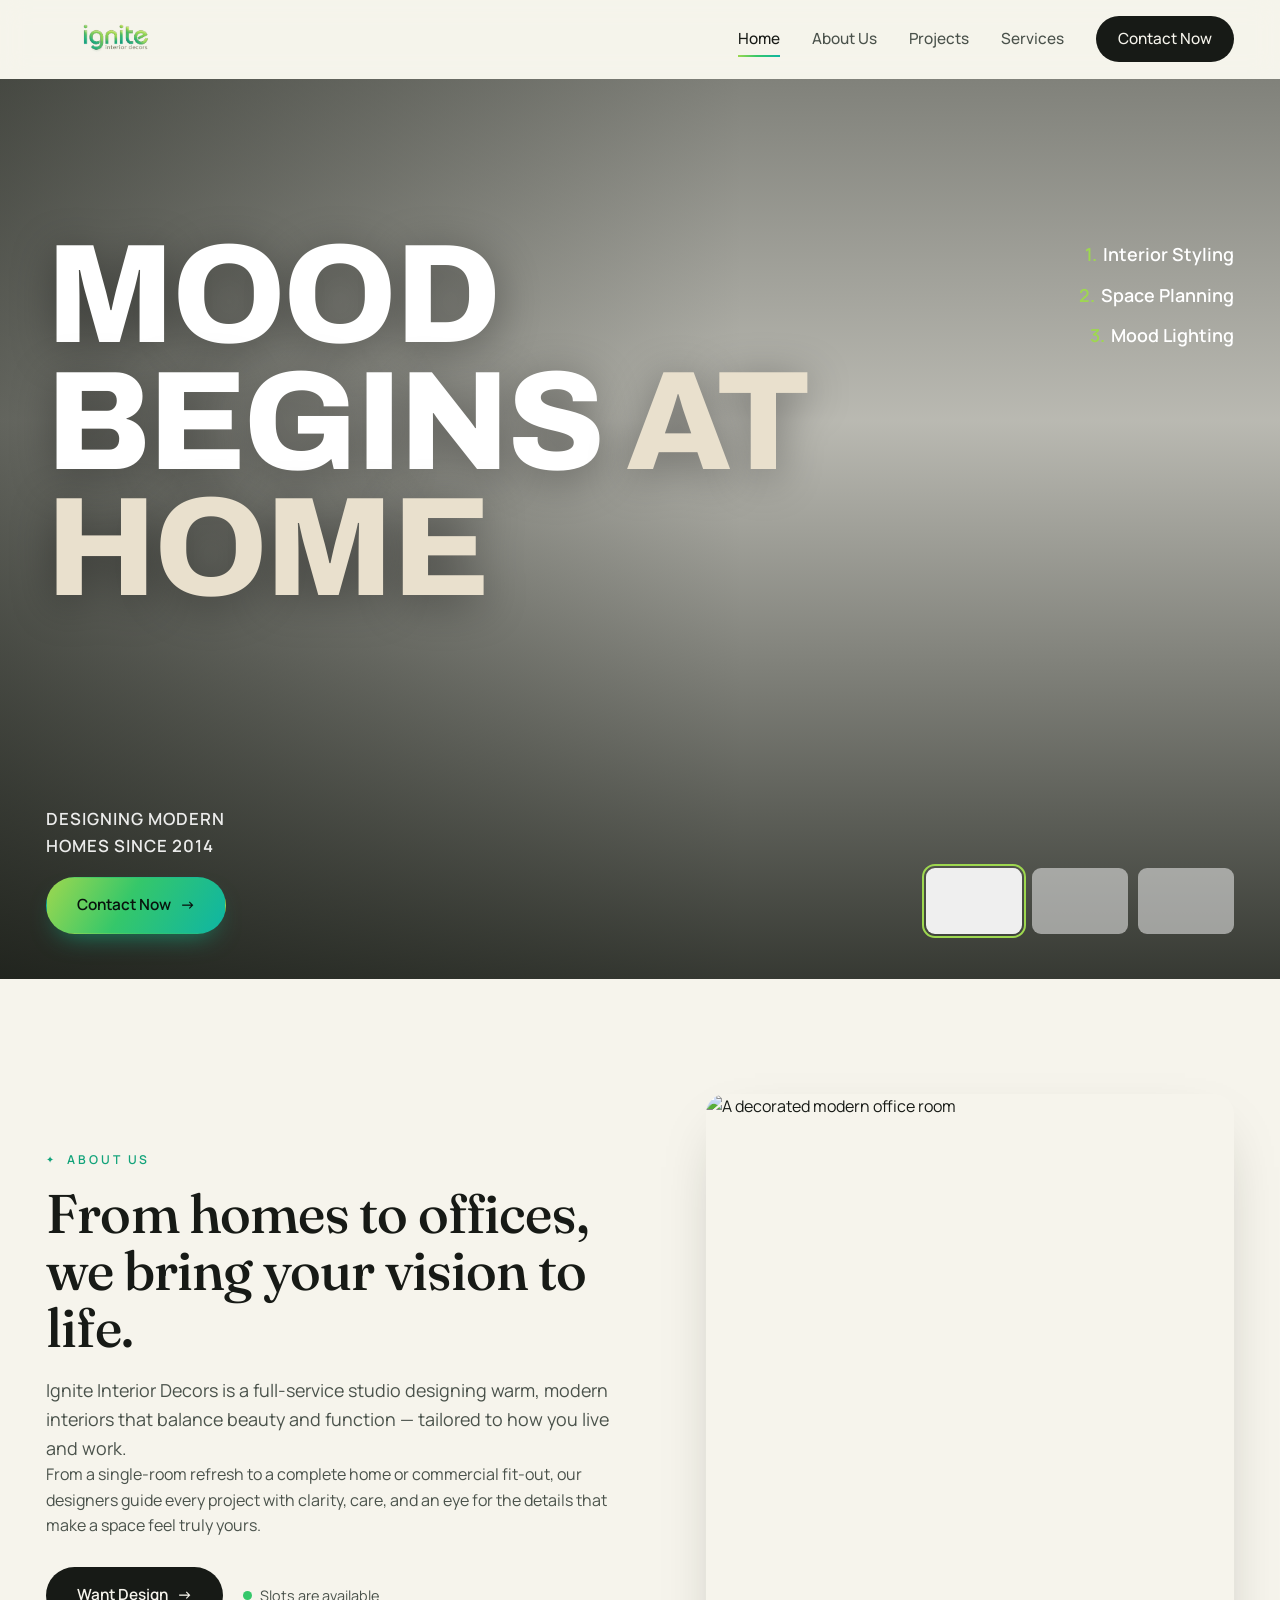
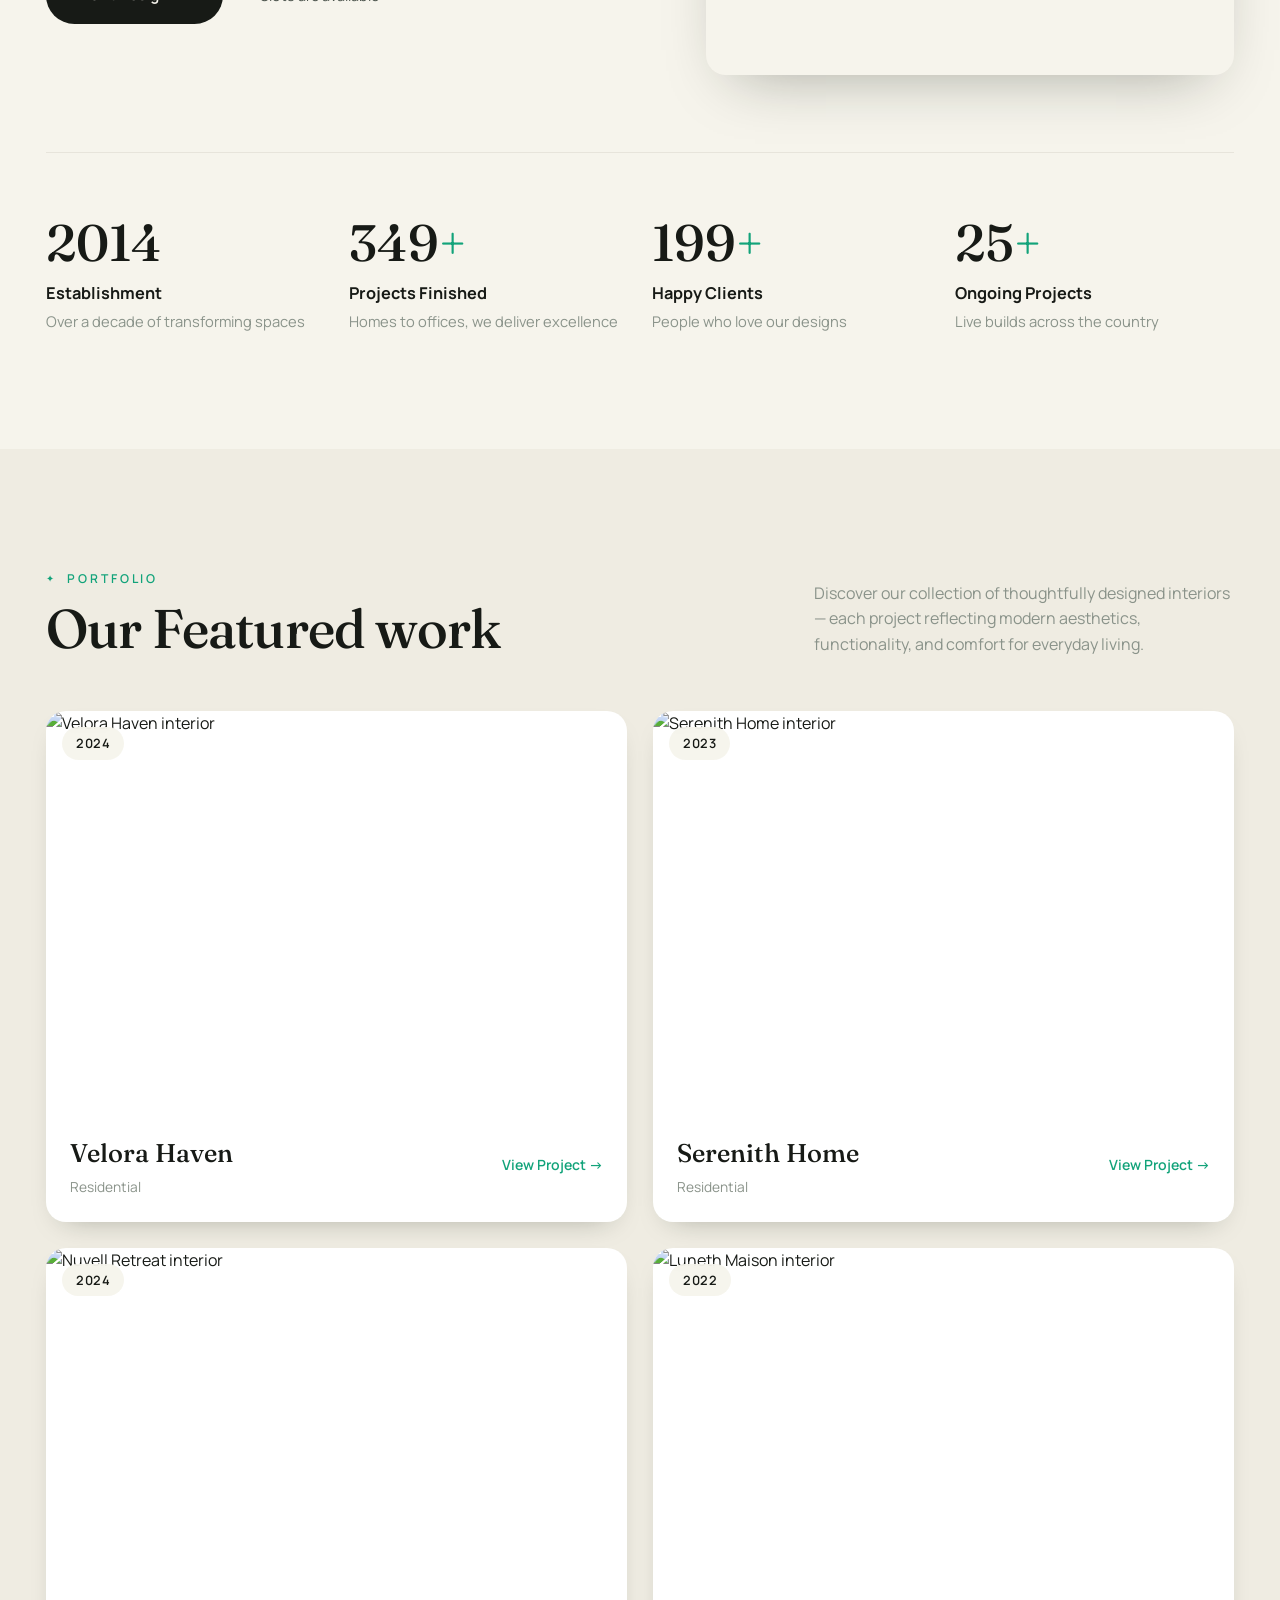
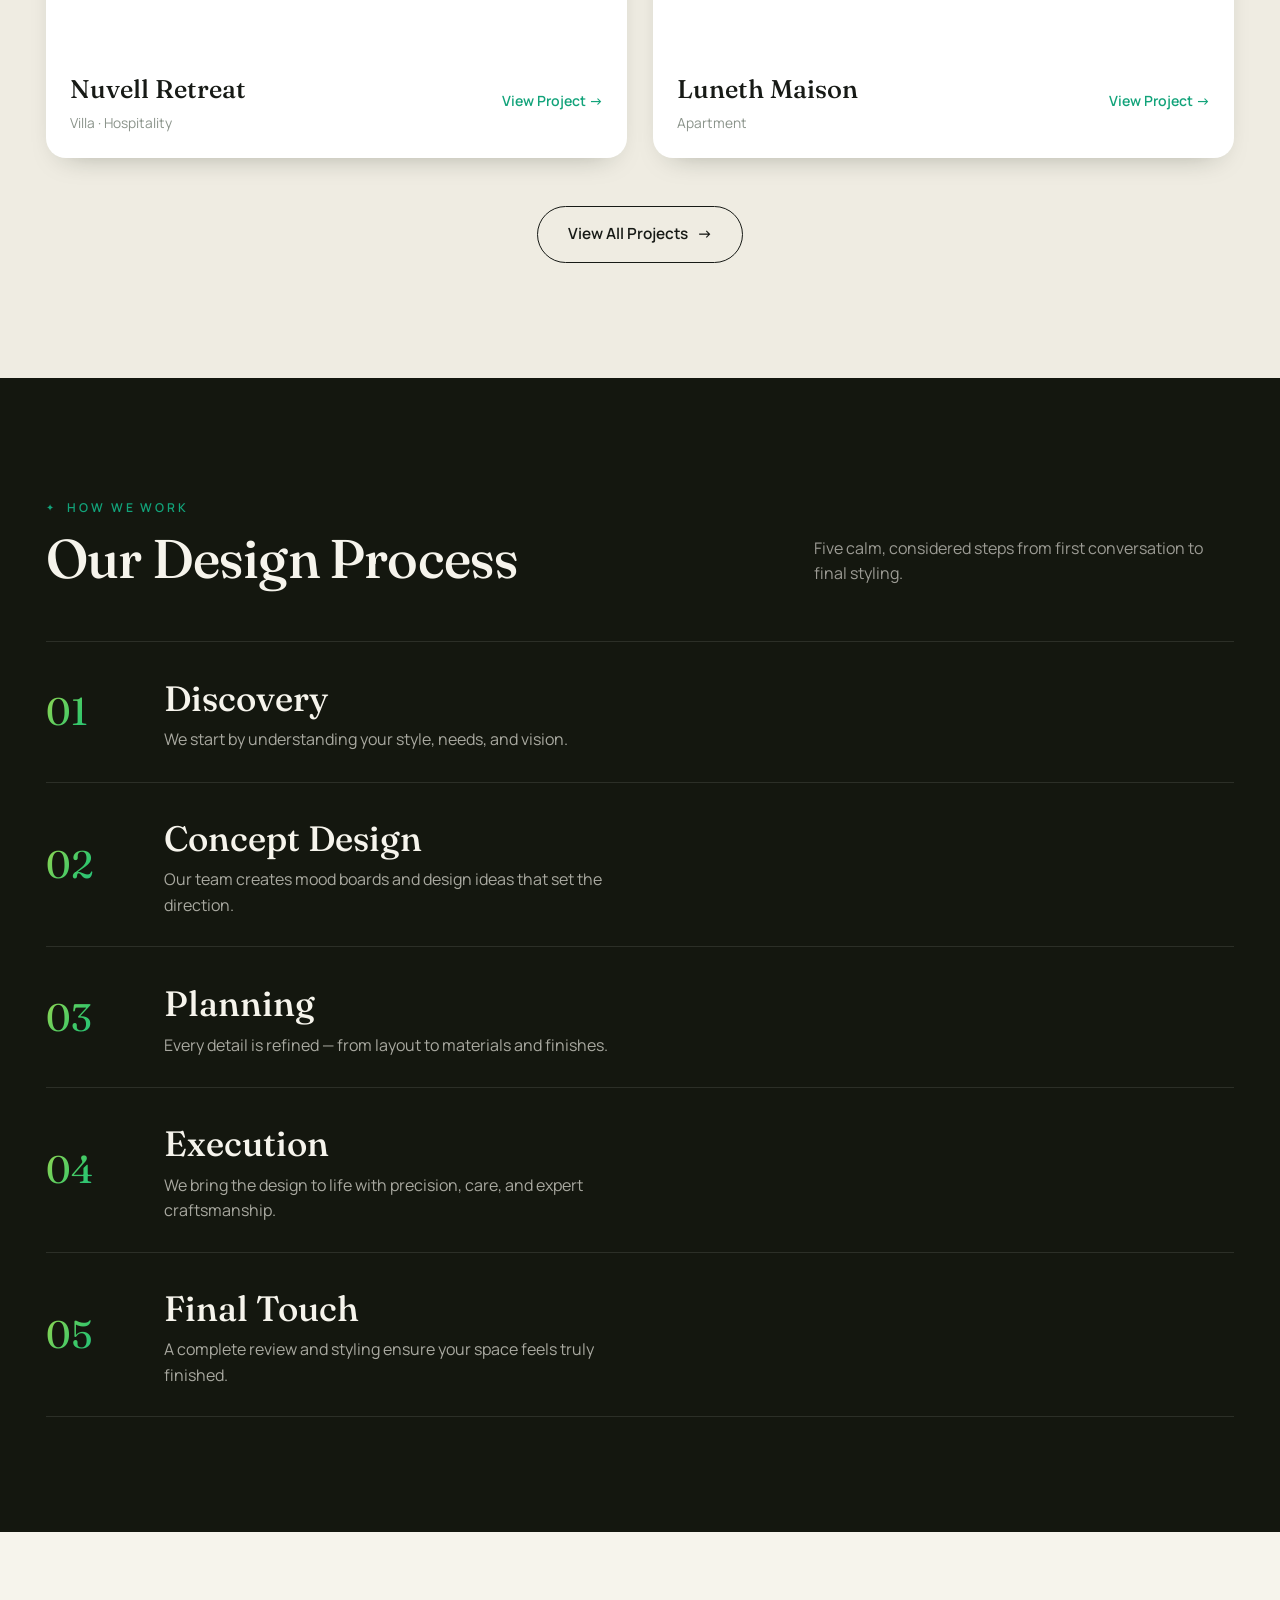
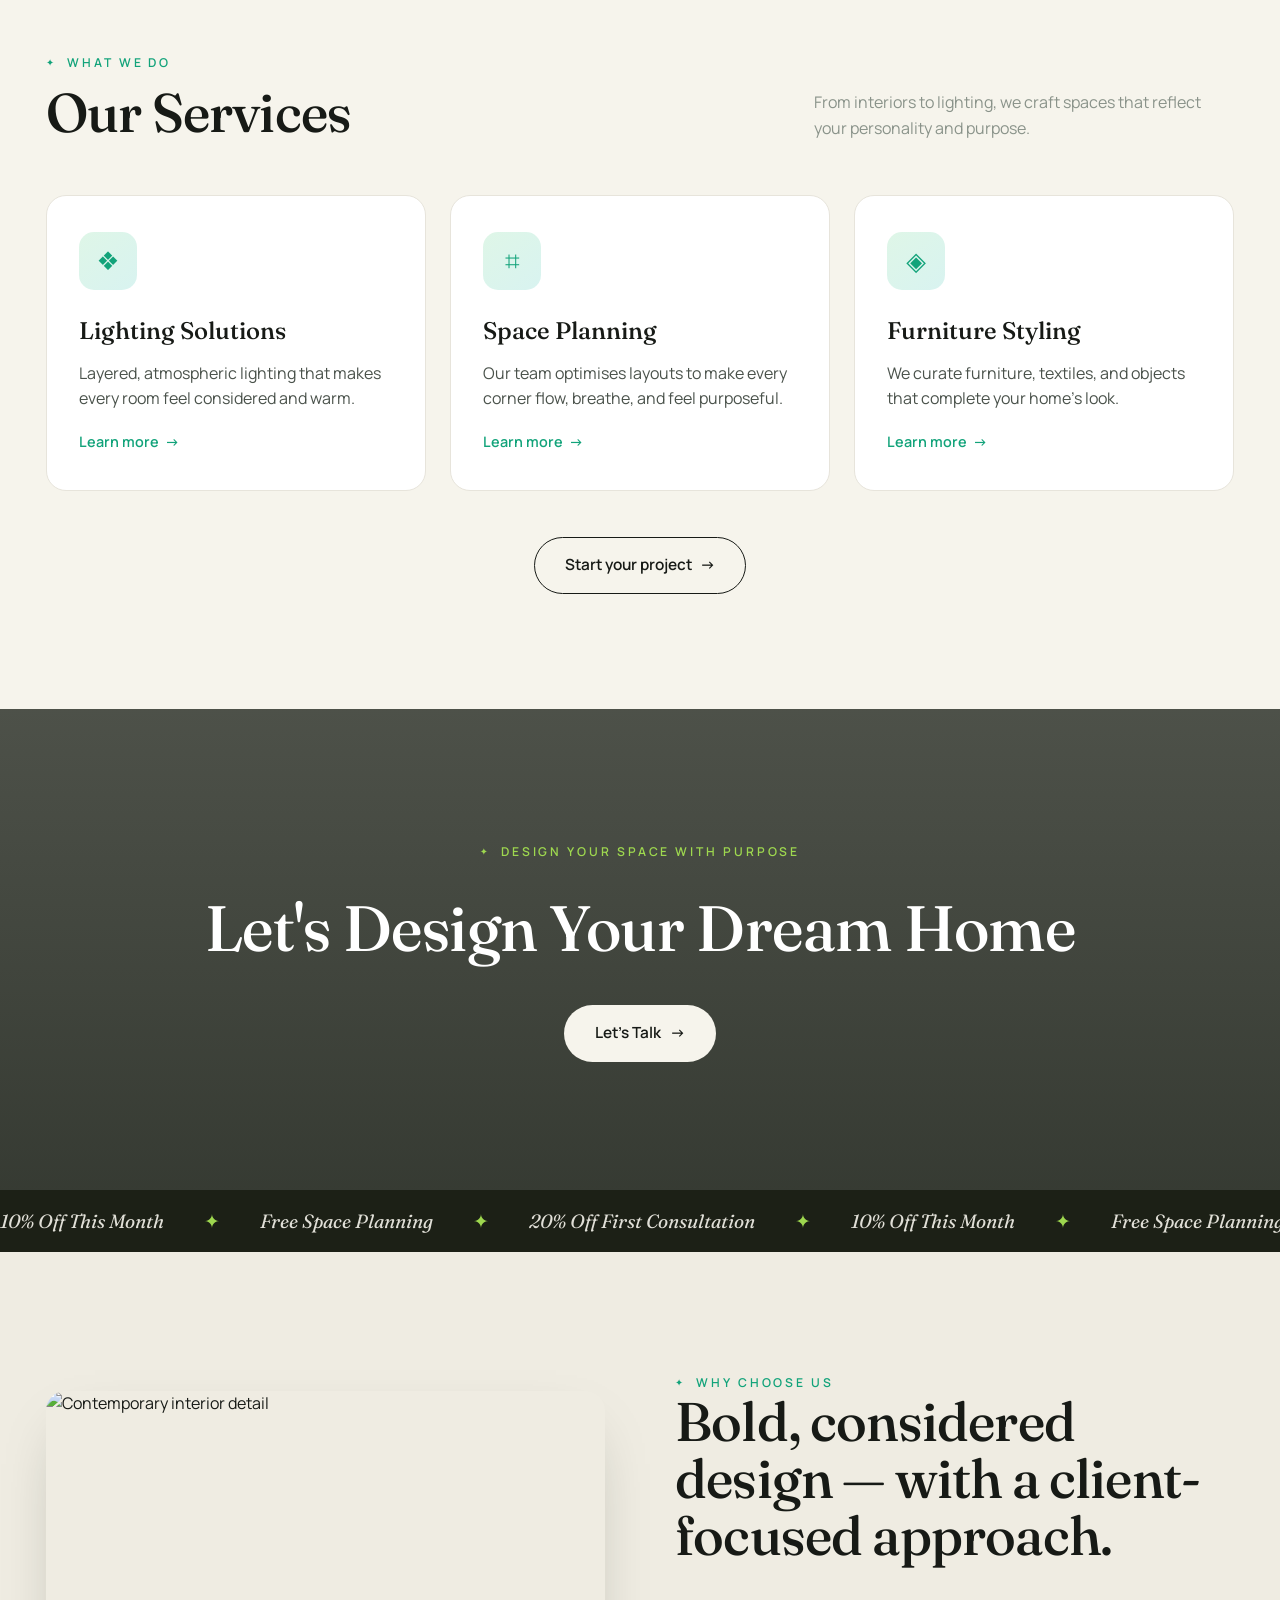
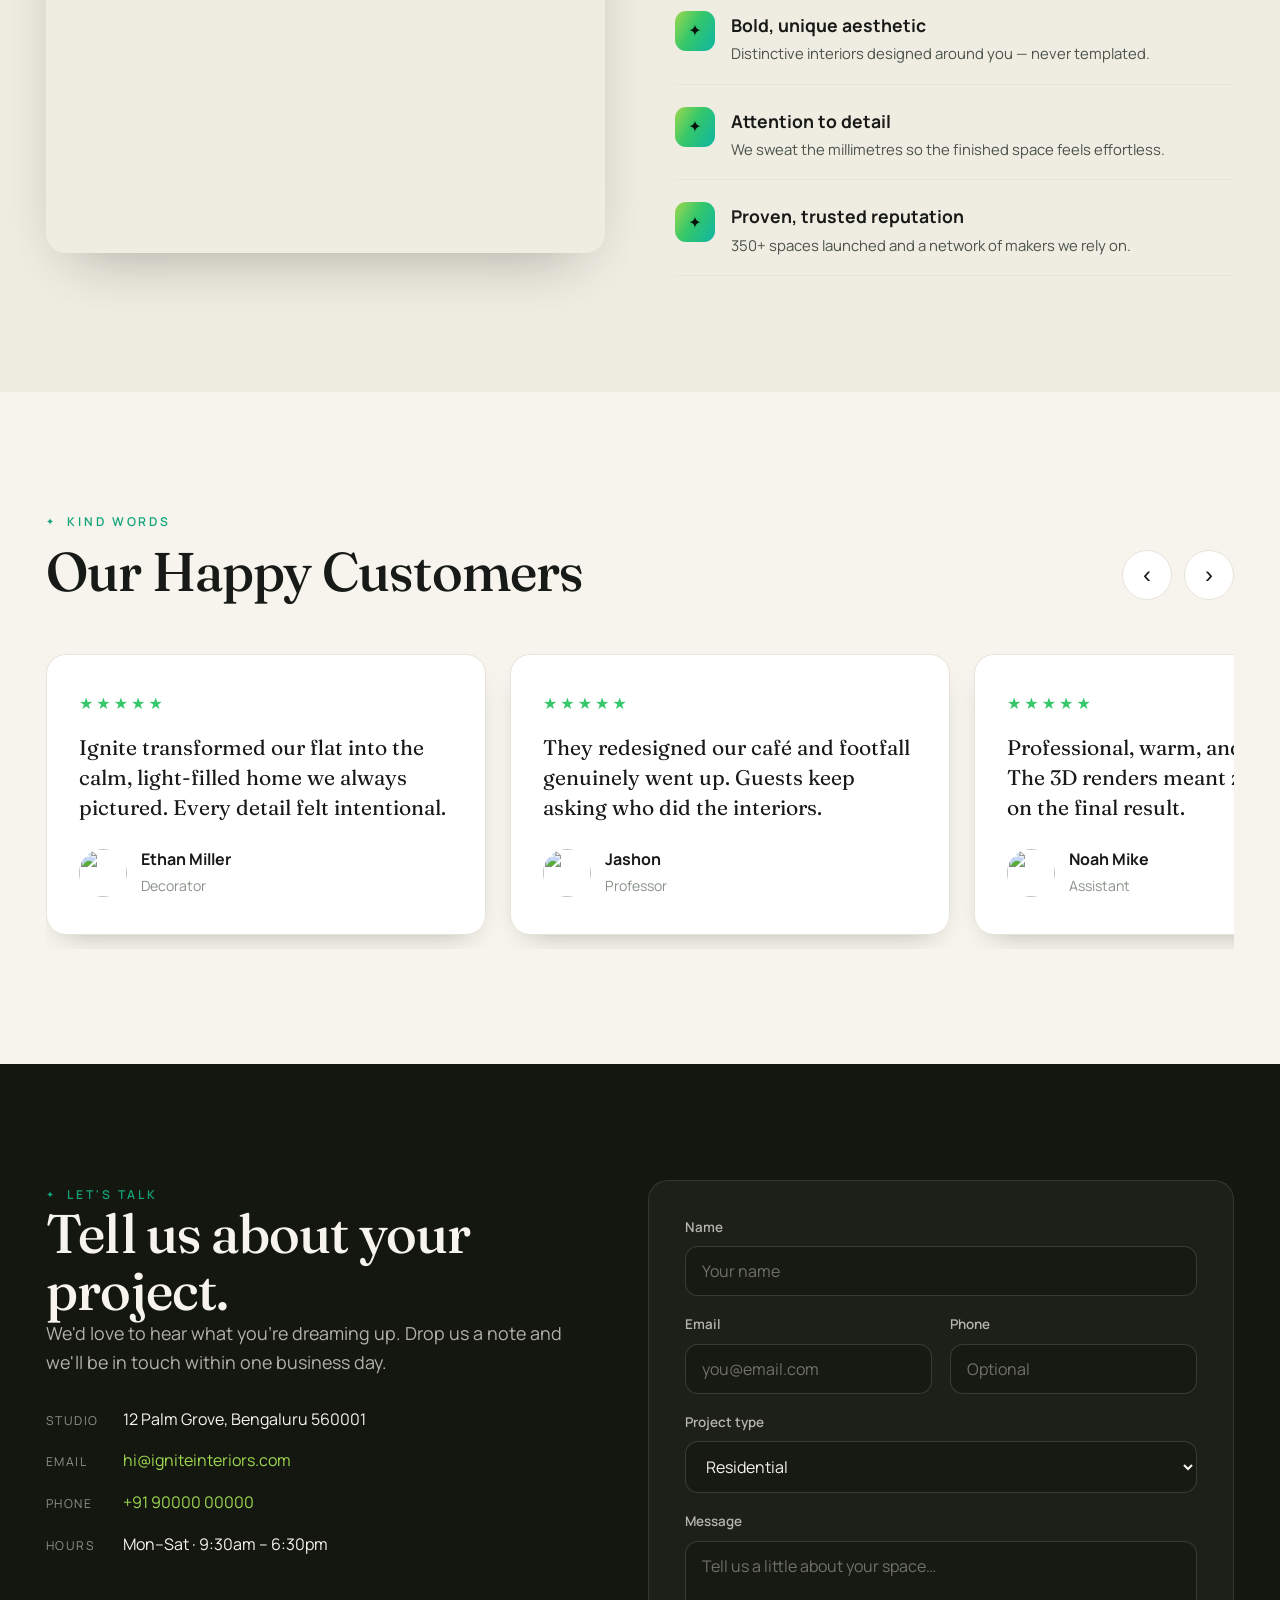
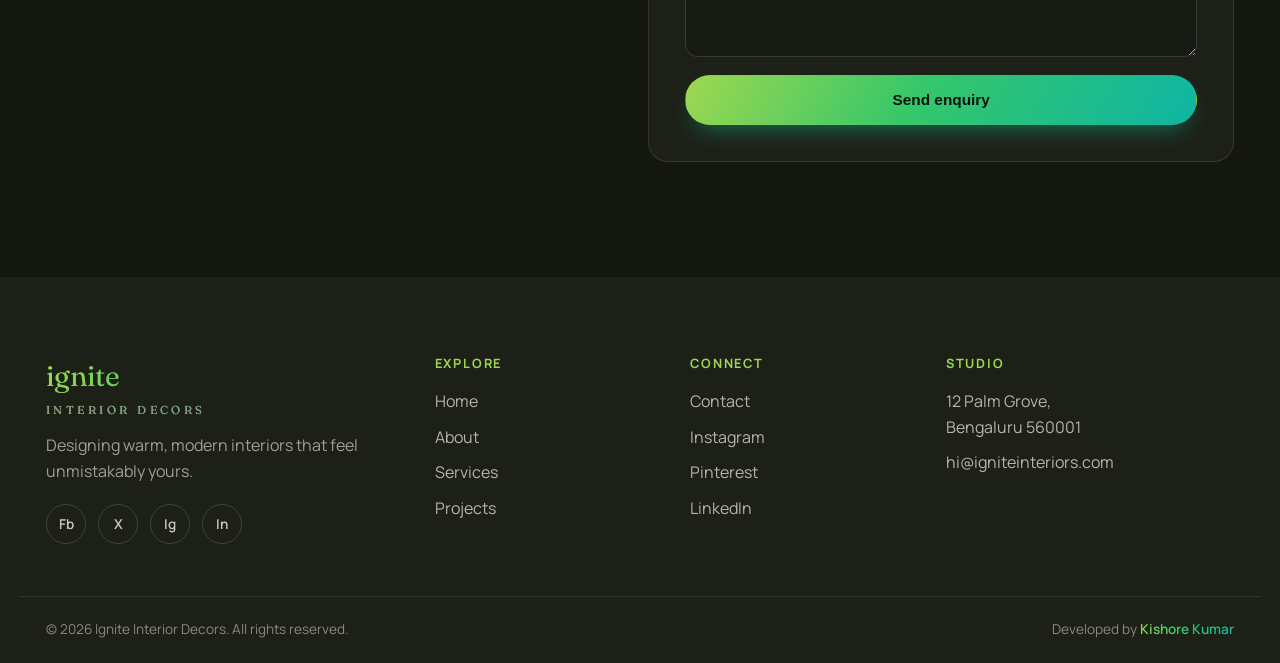
==== index.html @ 8f817c33 "Rebuild site with Livinor-style structure and project pages - Homepage restructured to mirror livino" ====
<!DOCTYPE html>
<html lang="en" class="no-js">
<head>
  <meta charset="UTF-8" />
  <meta name="viewport" content="width=device-width, initial-scale=1.0" />
  <title>Ignite Interior Decors — Interior Design Studio</title>
  <meta name="description" content="Ignite Interior Decors is an interior design studio crafting modern homes and workspaces — styling, space planning, and lighting since 2014." />

  <link rel="preconnect" href="https://fonts.googleapis.com" />
  <link rel="preconnect" href="https://fonts.gstatic.com" crossorigin />
  <link href="https://fonts.googleapis.com/css2?family=Archivo:wght@600;700;800;900&family=Fraunces:ital,opsz,wght@0,9..144,400;0,9..144,500;0,9..144,600;1,9..144,400;1,9..144,500&family=Manrope:wght@400;500;600;700&display=swap" rel="stylesheet" />
  <link rel="stylesheet" href="styles.css" />
</head>
<body>

  <div class="preloader" aria-hidden="true">
    <span class="preloader-mark">ignite</span>
    <span class="preloader-bar"></span>
  </div>

  <div class="scroll-progress" aria-hidden="true"></div>

  <input type="checkbox" id="nav-toggle" class="nav-toggle-input" hidden />

  <!-- ============ HEADER ============ -->
  <header class="site-header" id="top">
    <div class="container header-inner">
      <a class="brand" href="index.html" aria-label="Ignite Interior Decors — home">
        <img src="logo1.png" alt="Ignite Interior Decors" class="brand-logo" />
      </a>
      <nav class="main-nav" aria-label="Primary">
        <a href="index.html#top">Home</a>
        <a href="index.html#about">About Us</a>
        <a href="projects.html">Projects</a>
        <a href="index.html#services">Services</a>
        <a href="index.html#contact" class="nav-cta">Contact Now</a>
      </nav>
      <label for="nav-toggle" class="nav-burger" aria-label="Toggle menu">
        <span></span><span></span><span></span>
      </label>
    </div>
  </header>

  <main>

    <!-- ============ HERO (full-bleed image + text overlay) ============ -->
    <section class="hero" id="hero">
      <div class="hero-bg" id="heroCarousel" aria-hidden="true">
        <div class="hero-slide active" style="background-image:url('https://images.unsplash.com/photo-1600210492486-724fe5c67fb0?auto=format&fit=crop&w=1900&q=80')"></div>
        <div class="hero-slide" style="background-image:url('https://images.unsplash.com/photo-1618221195710-dd6b41faaea6?auto=format&fit=crop&w=1900&q=80')"></div>
        <div class="hero-slide" style="background-image:url('https://images.unsplash.com/photo-1616486338812-3dadae4b4ace?auto=format&fit=crop&w=1900&q=80')"></div>
      </div>
      <div class="hero-overlay" aria-hidden="true"></div>

      <div class="container hero-inner">
        <div class="hero-top">
          <h1 class="hero-title">Mood Begins <span class="accent">at Home</span></h1>
          <ul class="hero-services">
            <li><span class="num">1.</span>Interior Styling</li>
            <li><span class="num">2.</span>Space Planning</li>
            <li><span class="num">3.</span>Mood Lighting</li>
          </ul>
        </div>

        <div class="hero-bottom">
          <div class="hero-tagline">
            <p>Designing Modern Homes Since 2014</p>
            <a href="index.html#contact" class="btn btn-primary">Contact Now <span class="arrow">→</span></a>
          </div>
          <div class="hero-filmstrip" id="heroThumbs" role="tablist" aria-label="Hero slides">
            <button class="active" style="background-image:url('https://images.unsplash.com/photo-1600210492486-724fe5c67fb0?auto=format&fit=crop&w=300&q=70')" aria-label="Slide 1"></button>
            <button style="background-image:url('https://images.unsplash.com/photo-1618221195710-dd6b41faaea6?auto=format&fit=crop&w=300&q=70')" aria-label="Slide 2"></button>
            <button style="background-image:url('https://images.unsplash.com/photo-1616486338812-3dadae4b4ace?auto=format&fit=crop&w=300&q=70')" aria-label="Slide 3"></button>
          </div>
        </div>
      </div>
    </section>

    <!-- ============ ABOUT + counters ============ -->
    <section class="about section" id="about">
      <div class="container">
        <div class="about-grid">
          <div class="about-text reveal">
            <span class="eyebrow">About Us</span>
            <h2 class="section-title">From homes to offices, we bring your vision to life.</h2>
            <p class="lead">Ignite Interior Decors is a full-service studio designing warm, modern interiors that balance beauty and function — tailored to how you live and work.</p>
            <p>From a single-room refresh to a complete home or commercial fit-out, our designers guide every project with clarity, care, and an eye for the details that make a space feel truly yours.</p>
            <div class="about-actions">
              <a href="index.html#contact" class="btn btn-dark">Want Design <span class="arrow">→</span></a>
              <span class="about-note"><span class="dot"></span> Slots are available</span>
            </div>
          </div>
          <div class="about-media reveal">
            <img src="https://images.unsplash.com/photo-1524758631624-e2822e304c36?auto=format&fit=crop&w=1000&q=80" alt="A decorated modern office room" loading="lazy" />
          </div>
        </div>

        <div class="counters">
          <div class="counter reveal">
            <div class="counter-num"><span class="count" data-count="2014" data-plain="1">2014</span></div>
            <h4>Establishment</h4>
            <p>Over a decade of transforming spaces</p>
          </div>
          <div class="counter reveal">
            <div class="counter-num"><span class="count" data-count="350">0</span><span class="suffix">+</span></div>
            <h4>Projects Finished</h4>
            <p>Homes to offices, we deliver excellence</p>
          </div>
          <div class="counter reveal">
            <div class="counter-num"><span class="count" data-count="200">0</span><span class="suffix">+</span></div>
            <h4>Happy Clients</h4>
            <p>People who love our designs</p>
          </div>
          <div class="counter reveal">
            <div class="counter-num"><span class="count" data-count="25">0</span><span class="suffix">+</span></div>
            <h4>Ongoing Projects</h4>
            <p>Live builds across the country</p>
          </div>
        </div>
      </div>
    </section>

    <!-- ============ FEATURED PROJECTS ============ -->
    <section class="projects section" id="projects">
      <div class="container">
        <div class="section-head">
          <div class="reveal">
            <span class="eyebrow">Portfolio</span>
            <h2 class="section-title section-head-title">Our Featured work</h2>
          </div>
          <p class="section-head-note reveal">Discover our collection of thoughtfully designed interiors — each project reflecting modern aesthetics, functionality, and comfort for everyday living.</p>
        </div>

        <div class="project-grid" id="featuredGrid">
          <!-- Featured project cards injected here from projects-data.js -->
        </div>

        <div class="projects-cta reveal">
          <a href="projects.html" class="btn btn-outline">View All Projects <span class="arrow">→</span></a>
        </div>
      </div>
    </section>

    <!-- ============ DESIGN PROCESS ============ -->
    <section class="process section" id="process">
      <div class="container">
        <div class="section-head">
          <div class="reveal">
            <span class="eyebrow">How we work</span>
            <h2 class="section-title section-head-title">Our Design Process</h2>
          </div>
          <p class="section-head-note reveal">Five calm, considered steps from first conversation to final styling.</p>
        </div>

        <div class="process-list">
          <div class="process-step reveal">
            <span class="step-num">01</span>
            <div><h3 class="step-title">Discovery</h3><p class="step-desc">We start by understanding your style, needs, and vision.</p></div>
            <img class="step-thumb" src="https://images.unsplash.com/photo-1586023492125-27b2c045efd7?auto=format&fit=crop&w=400&q=80" alt="" loading="lazy" />
          </div>
          <div class="process-step reveal">
            <span class="step-num">02</span>
            <div><h3 class="step-title">Concept Design</h3><p class="step-desc">Our team creates mood boards and design ideas that set the direction.</p></div>
            <img class="step-thumb" src="https://images.unsplash.com/photo-1618221195710-dd6b41faaea6?auto=format&fit=crop&w=400&q=80" alt="" loading="lazy" />
          </div>
          <div class="process-step reveal">
            <span class="step-num">03</span>
            <div><h3 class="step-title">Planning</h3><p class="step-desc">Every detail is refined — from layout to materials and finishes.</p></div>
            <img class="step-thumb" src="https://images.unsplash.com/photo-1493809842364-78817add7ffb?auto=format&fit=crop&w=400&q=80" alt="" loading="lazy" />
          </div>
          <div class="process-step reveal">
            <span class="step-num">04</span>
            <div><h3 class="step-title">Execution</h3><p class="step-desc">We bring the design to life with precision, care, and expert craftsmanship.</p></div>
            <img class="step-thumb" src="https://images.unsplash.com/photo-1616486338812-3dadae4b4ace?auto=format&fit=crop&w=400&q=80" alt="" loading="lazy" />
          </div>
          <div class="process-step reveal">
            <span class="step-num">05</span>
            <div><h3 class="step-title">Final Touch</h3><p class="step-desc">A complete review and styling ensure your space feels truly finished.</p></div>
            <img class="step-thumb" src="https://images.unsplash.com/photo-1567016432779-094069958ea5?auto=format&fit=crop&w=400&q=80" alt="" loading="lazy" />
          </div>
        </div>
      </div>
    </section>

    <!-- ============ SERVICES ============ -->
    <section class="services section" id="services">
      <div class="container">
        <div class="section-head">
          <div class="reveal">
            <span class="eyebrow">What we do</span>
            <h2 class="section-title section-head-title">Our Services</h2>
          </div>
          <p class="section-head-note reveal">From interiors to lighting, we craft spaces that reflect your personality and purpose.</p>
        </div>

        <div class="service-grid">
          <article class="service-card reveal">
            <span class="service-icon">❖</span>
            <h3>Lighting Solutions</h3>
            <p>Layered, atmospheric lighting that makes every room feel considered and warm.</p>
            <a href="index.html#contact" class="service-link">Learn more <span class="arrow">→</span></a>
          </article>
          <article class="service-card reveal">
            <span class="service-icon">⌗</span>
            <h3>Space Planning</h3>
            <p>Our team optimises layouts to make every corner flow, breathe, and feel purposeful.</p>
            <a href="index.html#contact" class="service-link">Learn more <span class="arrow">→</span></a>
          </article>
          <article class="service-card reveal">
            <span class="service-icon">◈</span>
            <h3>Furniture Styling</h3>
            <p>We curate furniture, textiles, and objects that complete your home's look.</p>
            <a href="index.html#contact" class="service-link">Learn more <span class="arrow">→</span></a>
          </article>
        </div>

        <div class="services-cta reveal">
          <a href="index.html#contact" class="btn btn-outline">Start your project <span class="arrow">→</span></a>
        </div>
      </div>
    </section>

    <!-- ============ CTA BANNER ============ -->
    <section class="cta-banner">
      <div class="container cta-inner">
        <span class="eyebrow">Design Your Space with Purpose</span>
        <h2>Let's Design Your Dream Home</h2>
        <a href="index.html#contact" class="btn btn-light">Let's Talk <span class="arrow">→</span></a>
      </div>
    </section>
    <div class="offers-strip" aria-hidden="true">
      <div class="offers-track">
        <span>10% Off This Month</span><span class="sep">✦</span>
        <span>Free Space Planning</span><span class="sep">✦</span>
        <span>20% Off First Consultation</span><span class="sep">✦</span>
        <span>10% Off This Month</span><span class="sep">✦</span>
        <span>Free Space Planning</span><span class="sep">✦</span>
        <span>20% Off First Consultation</span><span class="sep">✦</span>
      </div>
    </div>

    <!-- ============ WHY CHOOSE US ============ -->
    <section class="why section" id="why">
      <div class="container why-grid">
        <div class="why-media reveal">
          <img src="https://images.unsplash.com/photo-1615529182904-14819c35db37?auto=format&fit=crop&w=1000&q=80" alt="Contemporary interior detail" loading="lazy" />
        </div>
        <div class="reveal">
          <span class="eyebrow">Why choose us</span>
          <h2 class="section-title">Bold, considered design — with a client-focused approach.</h2>
          <ul class="why-list">
            <li><span class="why-ico">✦</span><div><h4>Bold, unique aesthetic</h4><p>Distinctive interiors designed around you — never templated.</p></div></li>
            <li><span class="why-ico">✦</span><div><h4>Attention to detail</h4><p>We sweat the millimetres so the finished space feels effortless.</p></div></li>
            <li><span class="why-ico">✦</span><div><h4>Proven, trusted reputation</h4><p>350+ spaces launched and a network of makers we rely on.</p></div></li>
          </ul>
        </div>
      </div>
    </section>

    <!-- ============ TESTIMONIALS ============ -->
    <section class="testimonials section" id="testimonials">
      <div class="container">
        <div class="section-head">
          <div class="reveal">
            <span class="eyebrow">Kind words</span>
            <h2 class="section-title section-head-title">Our Happy Customers</h2>
          </div>
          <div class="carousel-controls reveal">
            <button type="button" class="carousel-btn prev" aria-label="Previous testimonial">‹</button>
            <button type="button" class="carousel-btn next" aria-label="Next testimonial">›</button>
          </div>
        </div>

        <div class="testimonial-track">
          <blockquote class="testimonial reveal">
            <div class="stars">★★★★★</div>
            <q>Ignite transformed our flat into the calm, light-filled home we always pictured. Every detail felt intentional.</q>
            <footer>
              <img src="https://images.unsplash.com/photo-1500648767791-00dcc994a43e?auto=format&fit=crop&w=120&q=80" alt="" loading="lazy" />
              <div><strong>Ethan Miller</strong><span>Decorator</span></div>
            </footer>
          </blockquote>
          <blockquote class="testimonial reveal">
            <div class="stars">★★★★★</div>
            <q>They redesigned our café and footfall genuinely went up. Guests keep asking who did the interiors.</q>
            <footer>
              <img src="https://images.unsplash.com/photo-1544005313-94ddf0286df2?auto=format&fit=crop&w=120&q=80" alt="" loading="lazy" />
              <div><strong>Jashon</strong><span>Professor</span></div>
            </footer>
          </blockquote>
          <blockquote class="testimonial reveal">
            <div class="stars">★★★★★</div>
            <q>Professional, warm, and on budget. The 3D renders meant zero surprises on the final result.</q>
            <footer>
              <img src="https://images.unsplash.com/photo-1506794778202-cad84cf45f1d?auto=format&fit=crop&w=120&q=80" alt="" loading="lazy" />
              <div><strong>Noah Mike</strong><span>Assistant</span></div>
            </footer>
          </blockquote>
          <blockquote class="testimonial reveal">
            <div class="stars">★★★★★</div>
            <q>Our office finally feels like a place the team wants to be. Thoughtful, functional, beautiful.</q>
            <footer>
              <img src="https://images.unsplash.com/photo-1507003211169-0a1dd7228f2d?auto=format&fit=crop&w=120&q=80" alt="" loading="lazy" />
              <div><strong>Ali Hamja</strong><span>Editor</span></div>
            </footer>
          </blockquote>
        </div>
      </div>
    </section>

    <!-- ============ CONTACT ============ -->
    <section class="contact section" id="contact">
      <div class="container contact-grid">
        <div class="contact-info reveal">
          <span class="eyebrow">Let's talk</span>
          <h2 class="section-title">Tell us about your project.</h2>
          <p class="lead">We'd love to hear what you're dreaming up. Drop us a note and we'll be in touch within one business day.</p>
          <ul class="contact-details">
            <li><span class="ci-label">Studio</span> 12 Palm Grove, Bengaluru 560001</li>
            <li><span class="ci-label">Email</span> <a href="mailto:hi@igniteinteriors.com">hi@igniteinteriors.com</a></li>
            <li><span class="ci-label">Phone</span> <a href="tel:+919000000000">+91 90000 00000</a></li>
            <li><span class="ci-label">Hours</span> Mon–Sat · 9:30am – 6:30pm</li>
          </ul>
        </div>
        <form class="contact-form reveal" action="#" method="post">
          <div class="field">
            <label for="name">Name</label>
            <input type="text" id="name" name="name" placeholder="Your name" required />
          </div>
          <div class="field-row">
            <div class="field">
              <label for="email">Email</label>
              <input type="email" id="email" name="email" placeholder="you@email.com" required />
            </div>
            <div class="field">
              <label for="phone">Phone</label>
              <input type="tel" id="phone" name="phone" placeholder="Optional" />
            </div>
          </div>
          <div class="field">
            <label for="type">Project type</label>
            <select id="type" name="type">
              <option>Residential</option>
              <option>Commercial</option>
              <option>Villa / Hospitality</option>
              <option>Styling &amp; Décor</option>
              <option>Not sure yet</option>
            </select>
          </div>
          <div class="field">
            <label for="message">Message</label>
            <textarea id="message" name="message" rows="4" placeholder="Tell us a little about your space…"></textarea>
          </div>
          <button type="submit" class="btn btn-primary btn-block">Send enquiry</button>
        </form>
      </div>
    </section>
  </main>

  <!-- ============ FOOTER ============ -->
  <footer class="site-footer">
    <div class="container footer-grid">
      <div class="footer-brand">
        <span class="footer-wordmark">ignite<em>interior decors</em></span>
        <p>Designing warm, modern interiors that feel unmistakably yours.</p>
        <div class="footer-social">
          <a href="#" aria-label="Facebook">Fb</a>
          <a href="#" aria-label="X">X</a>
          <a href="#" aria-label="Instagram">Ig</a>
          <a href="#" aria-label="LinkedIn">In</a>
        </div>
      </div>
      <nav class="footer-col" aria-label="Explore">
        <h4>Explore</h4>
        <a href="index.html#top">Home</a>
        <a href="index.html#about">About</a>
        <a href="index.html#services">Services</a>
        <a href="projects.html">Projects</a>
      </nav>
      <nav class="footer-col" aria-label="Connect">
        <h4>Connect</h4>
        <a href="index.html#contact">Contact</a>
        <a href="#">Instagram</a>
        <a href="#">Pinterest</a>
        <a href="#">LinkedIn</a>
      </nav>
      <div class="footer-col">
        <h4>Studio</h4>
        <p>12 Palm Grove,<br />Bengaluru 560001</p>
        <a href="mailto:hi@igniteinteriors.com">hi@igniteinteriors.com</a>
      </div>
    </div>
    <div class="container footer-bottom">
      <span>© 2026 Ignite Interior Decors. All rights reserved.</span>
      <span class="footer-credit">Developed by
        <a href="https://kishore37sk.github.io/personal_website/" target="_blank" rel="noopener noreferrer">Kishore Kumar</a>
      </span>
    </div>
  </footer>

  <label for="nav-toggle" class="nav-scrim" aria-hidden="true"></label>
  <button type="button" class="to-top" aria-label="Back to top">↑</button>

  <script src="projects-data.js"></script>
  <script src="script.js" defer></script>
</body>
</html>
---- styles.css ----
/* =========================================================
   Ignite Interior Decors — Stylesheet
   Layout & interaction modelled on livinor.webflow.io,
   restyled for the Ignite brand (green gradient + warm neutrals).
   HTML + CSS + JS.
   ========================================================= */

/* ---------- Design tokens ---------- */
:root {
  --green-1: #9ed84f;
  --green-2: #35c76a;
  --green-3: #12a37a;
  --teal:    #0eb5a4;
  --grad: linear-gradient(120deg, var(--green-1), var(--green-2) 45%, var(--teal));

  --ink:      #171a16;
  --ink-soft: #4a524b;
  --ink-mute: #8a938a;
  --line:     #e7e4db;

  --cream:  #f6f4ec;
  --cream-2:#efece2;
  --card:   #ffffff;
  --dark:   #14170f;
  --dark-2: #1c2016;

  --radius: 20px;
  --radius-sm: 13px;
  --radius-lg: 30px;
  --shadow: 0 24px 60px -28px rgba(20, 30, 18, .38);
  --shadow-sm: 0 12px 30px -18px rgba(20, 30, 18, .4);

  --container: 1240px;
  --ease: cubic-bezier(.22, .61, .36, 1);

  --font-display: "Fraunces", Georgia, serif;
  --font-body: "Manrope", system-ui, sans-serif;
  --font-hero: "Archivo", "Manrope", system-ui, sans-serif;
}

/* ---------- Reset / base ---------- */
*, *::before, *::after { box-sizing: border-box; }
* { margin: 0; }

html { scroll-behavior: smooth; scroll-padding-top: 100px; }

body {
  font-family: var(--font-body);
  color: var(--ink);
  background: var(--cream);
  line-height: 1.6;
  -webkit-font-smoothing: antialiased;
  overflow-x: hidden;
}

img { display: block; max-width: 100%; height: auto; }
a { color: inherit; text-decoration: none; }

.container {
  width: 100%;
  max-width: var(--container);
  margin-inline: auto;
  padding-inline: 26px;
}

.section { padding: clamp(64px, 9vw, 128px) 0; }

/* ---------- Typography helpers ---------- */
.eyebrow {
  display: inline-flex;
  align-items: center;
  gap: 10px;
  font-size: .76rem;
  letter-spacing: .24em;
  text-transform: uppercase;
  font-weight: 600;
  color: var(--green-3);
}
.eyebrow::before {
  content: "✦";
  font-size: .8em;
}

.section-title {
  font-family: var(--font-display);
  font-weight: 500;
  font-size: clamp(2rem, 4.6vw, 3.4rem);
  line-height: 1.05;
  letter-spacing: -0.015em;
}

.lead { font-size: 1.12rem; color: var(--ink-soft); }
p { color: var(--ink-soft); }

.grad-text {
  background: var(--grad);
  -webkit-background-clip: text;
  background-clip: text;
  color: transparent;
}

/* ---------- Buttons ---------- */
.btn {
  display: inline-flex;
  align-items: center;
  justify-content: center;
  gap: .55rem;
  padding: 15px 30px;
  border-radius: 999px;
  font-weight: 600;
  font-size: .96rem;
  cursor: pointer;
  border: 1px solid transparent;
  transition: transform .35s var(--ease), box-shadow .35s var(--ease),
              background .3s var(--ease), color .3s var(--ease), border-color .3s var(--ease);
}
.btn:hover { transform: translateY(-3px); }
.btn:active { transform: translateY(-1px); }
.btn .arrow { transition: transform .3s var(--ease); }
.btn:hover .arrow { transform: translateX(4px); }

.btn-primary {
  background: var(--grad);
  color: #08130d;
  box-shadow: 0 12px 26px -12px rgba(18, 163, 122, .8);
}
.btn-primary:hover { box-shadow: 0 18px 34px -12px rgba(18, 163, 122, .9); }

.btn-dark { background: var(--ink); color: var(--cream); }
.btn-dark:hover { background: #000; }

.btn-outline { border-color: var(--ink); color: var(--ink); background: transparent; }
.btn-outline:hover { background: var(--ink); color: var(--cream); }

.btn-light { background: var(--cream); color: var(--ink); }
.btn-ghost-light { border-color: rgba(255,255,255,.4); color: #fff; background: transparent; }
.btn-ghost-light:hover { background: #fff; color: var(--ink); }
.btn-block { width: 100%; }

/* ---------- Scroll progress ---------- */
.scroll-progress {
  position: fixed;
  top: 0; left: 0;
  height: 3px; width: 100%;
  transform-origin: 0 50%;
  transform: scaleX(var(--progress, 0));
  background: var(--grad);
  z-index: 200;
  transition: transform .08s linear;
}

/* =========================================================
   HEADER
   ========================================================= */
.site-header {
  position: sticky;
  top: 0;
  z-index: 100;
  background: rgba(246, 244, 236, .7);
  backdrop-filter: blur(14px);
  border-bottom: 1px solid transparent;
  transition: background .3s var(--ease), border-color .3s var(--ease);
}
.site-header.scrolled {
  background: rgba(246, 244, 236, .93);
  border-bottom-color: var(--line);
  box-shadow: 0 10px 30px -24px rgba(0, 0, 0, .5);
}
.header-inner {
  display: flex;
  align-items: center;
  justify-content: space-between;
  min-height: 78px;
  gap: 20px;
}
.brand-logo {
  height: 42px; width: auto;
  mix-blend-mode: multiply;
  transition: transform .4s var(--ease);
}
.brand:hover .brand-logo { transform: scale(1.03); }

.main-nav { display: flex; align-items: center; gap: 32px; }
.main-nav a {
  font-weight: 500;
  font-size: .96rem;
  color: var(--ink-soft);
  position: relative;
  transition: color .25s var(--ease);
}
.main-nav a:not(.nav-cta)::after {
  content: "";
  position: absolute;
  left: 0; bottom: -6px;
  width: 100%; height: 2px;
  background: var(--grad);
  transform: scaleX(0);
  transform-origin: left;
  transition: transform .3s var(--ease);
}
.main-nav a:not(.nav-cta):hover { color: var(--ink); }
.main-nav a:not(.nav-cta):hover::after,
.main-nav a.active:not(.nav-cta)::after { transform: scaleX(1); }
.main-nav a.active:not(.nav-cta) { color: var(--ink); }

.nav-cta {
  background: var(--ink);
  color: var(--cream) !important;
  padding: 11px 22px;
  border-radius: 999px;
  transition: transform .3s var(--ease), background .3s var(--ease);
}
.nav-cta:hover { transform: translateY(-2px); background: #000; }

.nav-burger { display: none; }
.nav-scrim { display: none; }

/* =========================================================
   HERO (centered, star dividers, numbered services, carousel)
   ========================================================= */
.hero {
  position: relative;
  min-height: 100svh;
  display: flex;
  color: #fff;
  overflow: hidden;
}
.hero-bg { position: absolute; inset: 0; z-index: 0; }
.hero-slide {
  position: absolute;
  inset: 0;
  background-size: cover;
  background-position: center;
  opacity: 0;
  transform: scale(1.08);
  transition: opacity 1.2s var(--ease), transform 7s var(--ease);
}
.hero-slide.active { opacity: 1; transform: scale(1); }
.hero-overlay {
  position: absolute;
  inset: 0;
  z-index: 1;
  background:
    linear-gradient(180deg, rgba(12,16,10,.5) 0%, rgba(12,16,10,.26) 38%, rgba(12,16,10,.82) 100%),
    linear-gradient(90deg, rgba(12,16,10,.5), transparent 58%);
}
.hero-inner {
  position: relative;
  z-index: 2;
  width: 100%;
  min-height: 100svh;
  display: flex;
  flex-direction: column;
  justify-content: space-between;
  padding-block: clamp(120px, 17vh, 190px) clamp(28px, 5vh, 48px);
}
.hero-top {
  display: flex;
  justify-content: space-between;
  align-items: flex-start;
  gap: 40px;
}
.hero-title {
  font-family: var(--font-hero);
  font-weight: 800;
  text-transform: uppercase;
  font-size: clamp(3rem, 11vw, 10rem);
  line-height: .9;
  letter-spacing: -0.02em;
  max-width: 16ch;
  text-shadow: 0 8px 44px rgba(0,0,0,.4);
}
.hero-title .accent { color: #e9e0cd; }
.hero-services {
  list-style: none;
  padding: 0;
  margin-top: 8px;
  display: grid;
  gap: 12px;
  text-align: right;
  flex: none;
}
.hero-services li { font-weight: 600; font-size: clamp(.95rem, 1.4vw, 1.15rem); white-space: nowrap; }
.hero-services .num { color: var(--green-1); margin-right: 6px; }
.hero-bottom {
  display: flex;
  justify-content: space-between;
  align-items: flex-end;
  gap: 28px;
  flex-wrap: wrap;
}
.hero-tagline { display: flex; flex-direction: column; align-items: flex-start; gap: 18px; }
.hero-tagline p {
  color: rgba(255,255,255,.9);
  text-transform: uppercase;
  letter-spacing: .06em;
  font-weight: 600;
  font-size: clamp(.9rem, 1.5vw, 1.05rem);
  max-width: 22ch;
}
.hero-filmstrip { display: flex; gap: 10px; }
.hero-filmstrip button {
  width: clamp(64px, 8vw, 96px);
  height: clamp(46px, 5.6vw, 66px);
  border: none;
  border-radius: 9px;
  cursor: pointer;
  background-size: cover;
  background-position: center;
  opacity: .55;
  outline: 2px solid transparent;
  outline-offset: 2px;
  transition: opacity .3s var(--ease), outline-color .3s var(--ease), transform .3s var(--ease);
}
.hero-filmstrip button:hover { transform: translateY(-3px); opacity: .85; }
.hero-filmstrip button.active { opacity: 1; outline-color: var(--green-1); }

/* =========================================================
   ABOUT + counters
   ========================================================= */
.about { background: var(--cream); }
.about-grid {
  display: grid;
  grid-template-columns: 1.05fr .95fr;
  gap: clamp(36px, 6vw, 80px);
  align-items: center;
}
.about-text .section-title { margin: 14px 0 20px; }
.about-actions {
  display: flex;
  align-items: center;
  gap: 20px;
  margin-top: 28px;
  flex-wrap: wrap;
}
.about-note {
  display: inline-flex;
  align-items: center;
  gap: 8px;
  font-size: .9rem;
  color: var(--ink-soft);
}
.about-note .dot {
  width: 9px; height: 9px; border-radius: 50%;
  background: var(--green-2);
  box-shadow: 0 0 0 0 rgba(53,199,106,.6);
  animation: pulse 2s infinite;
}
@keyframes pulse {
  0% { box-shadow: 0 0 0 0 rgba(53,199,106,.55); }
  70% { box-shadow: 0 0 0 10px rgba(53,199,106,0); }
  100% { box-shadow: 0 0 0 0 rgba(53,199,106,0); }
}
.about-media { position: relative; }
.about-media img {
  border-radius: var(--radius);
  box-shadow: var(--shadow);
  aspect-ratio: 4 / 4.4;
  object-fit: cover;
  width: 100%;
}

.counters {
  display: grid;
  grid-template-columns: repeat(4, 1fr);
  gap: 24px;
  margin-top: clamp(48px, 6vw, 80px);
  padding-top: clamp(40px, 5vw, 64px);
  border-top: 1px solid var(--line);
}
.counter .counter-num {
  font-family: var(--font-display);
  font-size: clamp(2.2rem, 4vw, 3.2rem);
  font-weight: 500;
  line-height: 1;
}
.counter .counter-num .suffix { color: var(--green-3); }
.counter h4 { margin: 12px 0 4px; font-size: 1.02rem; }
.counter p { font-size: .92rem; color: var(--ink-mute); }

/* =========================================================
   Section heads
   ========================================================= */
.section-head {
  display: flex;
  justify-content: space-between;
  align-items: flex-end;
  gap: 26px;
  margin-bottom: 54px;
  flex-wrap: wrap;
}
.section-head .eyebrow { margin-bottom: 12px; }
.section-head-title { max-width: 22ch; }
.section-head-note { max-width: 42ch; color: var(--ink-mute); }

/* =========================================================
   FEATURED PROJECTS (interactive previews)
   ========================================================= */
.projects { background: var(--cream-2); }
.project-grid {
  display: grid;
  grid-template-columns: repeat(2, 1fr);
  gap: 26px;
}
.project-card {
  position: relative;
  display: block;
  border-radius: var(--radius);
  overflow: hidden;
  background: var(--card);
  box-shadow: var(--shadow-sm);
  transition: transform .5s var(--ease), box-shadow .5s var(--ease);
}
.project-card:hover { transform: translateY(-8px); box-shadow: var(--shadow); }
.project-media {
  position: relative;
  aspect-ratio: 16 / 11;
  overflow: hidden;
}
.project-media img {
  width: 100%; height: 100%;
  object-fit: cover;
  transition: transform .7s var(--ease);
}
.project-card:hover .project-media img { transform: scale(1.07); }
.project-year {
  position: absolute;
  top: 16px; left: 16px;
  background: rgba(246,244,236,.9);
  backdrop-filter: blur(6px);
  padding: 6px 14px;
  border-radius: 999px;
  font-size: .8rem;
  font-weight: 600;
  letter-spacing: .04em;
}
.project-open {
  position: absolute;
  top: 16px; right: 16px;
  width: 46px; height: 46px;
  border-radius: 50%;
  background: var(--ink);
  color: var(--cream);
  display: grid; place-items: center;
  font-size: 1.1rem;
  transform: scale(.6) rotate(-40deg);
  opacity: 0;
  transition: transform .45s var(--ease), opacity .45s var(--ease), background .3s var(--ease);
}
.project-card:hover .project-open { transform: scale(1) rotate(0); opacity: 1; }
.project-open:hover { background: var(--green-3); }
.project-body {
  display: flex;
  align-items: center;
  justify-content: space-between;
  gap: 16px;
  padding: 22px 24px 24px;
}
.project-body h3 {
  font-family: var(--font-display);
  font-weight: 500;
  font-size: 1.6rem;
}
.project-body .project-cat { font-size: .86rem; color: var(--ink-mute); margin-top: 2px; }
.project-view { font-size: .88rem; font-weight: 600; color: var(--green-3); white-space: nowrap; }

.projects-cta { display: flex; justify-content: center; margin-top: 48px; }

/* =========================================================
   PROCESS
   ========================================================= */
.process { background: var(--dark); color: var(--cream); }
.process .section-title, .process .section-head-title { color: var(--cream); }
.process .section-head-note { color: rgba(246,244,236,.6); }
.process-list {
  display: grid;
  gap: 0;
}
.process-step {
  display: grid;
  grid-template-columns: 90px 1fr auto;
  gap: 28px;
  align-items: center;
  padding: 28px 0;
  border-top: 1px solid rgba(255,255,255,.1);
  transition: padding .4s var(--ease);
}
.process-step:last-child { border-bottom: 1px solid rgba(255,255,255,.1); }
.process-step .step-num {
  font-family: var(--font-display);
  font-size: 2.4rem;
  background: var(--grad);
  -webkit-background-clip: text; background-clip: text; color: transparent;
}
.process-step .step-title {
  font-family: var(--font-display);
  font-weight: 500;
  font-size: clamp(1.5rem, 3vw, 2.2rem);
  color: var(--cream);
}
.process-step .step-desc { color: rgba(246,244,236,.66); max-width: 46ch; }
.process-step .step-thumb {
  width: 120px; height: 84px;
  border-radius: 12px;
  object-fit: cover;
  opacity: .0;
  transform: translateX(20px);
  transition: opacity .4s var(--ease), transform .4s var(--ease);
}
.process-step:hover { padding-inline: 14px; }
.process-step:hover .step-thumb { opacity: 1; transform: none; }

/* =========================================================
   SERVICES
   ========================================================= */
.services { background: var(--cream); }
.service-grid {
  display: grid;
  grid-template-columns: repeat(3, 1fr);
  gap: 24px;
}
.service-card {
  background: var(--card);
  border: 1px solid var(--line);
  border-radius: var(--radius);
  padding: 36px 32px;
  position: relative;
  overflow: hidden;
  transition: transform .4s var(--ease), box-shadow .4s var(--ease), border-color .4s var(--ease);
}
.service-card::before {
  content: "";
  position: absolute; left: 0; top: 0;
  width: 100%; height: 3px;
  background: var(--grad);
  transform: scaleX(0); transform-origin: left;
  transition: transform .45s var(--ease);
}
.service-card:hover { transform: translateY(-8px); box-shadow: var(--shadow); border-color: transparent; }
.service-card:hover::before { transform: scaleX(1); }
.service-icon {
  width: 58px; height: 58px;
  display: grid; place-items: center;
  border-radius: 15px;
  background: linear-gradient(140deg, rgba(53,199,106,.16), rgba(14,181,164,.16));
  color: var(--green-3);
  font-size: 1.6rem;
  margin-bottom: 22px;
}
.service-card h3 { font-family: var(--font-display); font-weight: 500; font-size: 1.5rem; margin-bottom: 10px; }
.service-card .service-link { margin-top: 18px; display: inline-flex; gap: 6px; font-weight: 600; font-size: .9rem; color: var(--green-3); }
.services-cta { display: flex; justify-content: center; margin-top: 46px; }

/* =========================================================
   CTA banner + offers strip
   ========================================================= */
.cta-banner {
  position: relative;
  color: #fff;
  text-align: center;
  background: url("https://images.unsplash.com/photo-1616486338812-3dadae4b4ace?auto=format&fit=crop&w=1900&q=80") center/cover fixed;
}
.cta-banner::before { content: ""; position: absolute; inset: 0; background: linear-gradient(rgba(12,18,10,.72), rgba(12,18,10,.82)); }
.cta-inner { position: relative; padding: clamp(70px, 10vw, 130px) 24px; }
.cta-inner .eyebrow { color: var(--green-1); justify-content: center; }
.cta-inner h2 {
  font-family: var(--font-display);
  font-weight: 500;
  font-size: clamp(2.2rem, 5.5vw, 4rem);
  margin: 14px 0 26px;
  letter-spacing: -0.01em;
}
.offers-strip {
  background: var(--dark-2);
  color: var(--cream);
  overflow: hidden;
  white-space: nowrap;
  padding: 16px 0;
}
.offers-track { display: inline-flex; gap: 40px; align-items: center; animation: marquee 24s linear infinite; }
.offers-track span { font-family: var(--font-display); font-style: italic; font-size: 1.2rem; color: rgba(246,244,236,.9); }
.offers-track .sep { color: var(--green-1); font-style: normal; }
@keyframes marquee { to { transform: translateX(-50%); } }

/* =========================================================
   WHY CHOOSE US
   ========================================================= */
.why { background: var(--cream-2); }
.why-grid {
  display: grid;
  grid-template-columns: 1fr 1fr;
  gap: clamp(36px, 6vw, 70px);
  align-items: center;
}
.why-media { position: relative; border-radius: var(--radius); overflow: hidden; box-shadow: var(--shadow); }
.why-media img { aspect-ratio: 4/3.3; object-fit: cover; width: 100%; }
.why-list { list-style: none; padding: 0; margin: 28px 0 0; display: grid; gap: 4px; }
.why-list li {
  display: flex; gap: 16px; align-items: flex-start;
  padding: 18px 0;
  border-bottom: 1px solid var(--line);
}
.why-list .why-ico {
  flex: none;
  width: 40px; height: 40px; border-radius: 11px;
  display: grid; place-items: center;
  background: var(--grad); color: #08130d; font-weight: 700;
}
.why-list h4 { font-size: 1.1rem; margin-bottom: 3px; }
.why-list p { font-size: .93rem; }

/* =========================================================
   TESTIMONIALS
   ========================================================= */
.testimonials { background: var(--cream); }
.testimonial-track {
  display: flex; gap: 24px;
  overflow-x: auto;
  scroll-snap-type: x mandatory;
  padding-bottom: 14px;
  scrollbar-width: thin;
}
.testimonial {
  flex: 0 0 min(440px, 84%);
  scroll-snap-align: start;
  background: var(--card);
  border: 1px solid var(--line);
  border-radius: var(--radius);
  padding: 36px 32px;
  box-shadow: var(--shadow-sm);
}
.stars { color: var(--green-2); letter-spacing: 3px; margin-bottom: 16px; }
.testimonial q {
  font-family: var(--font-display);
  font-size: 1.32rem; line-height: 1.42;
  color: var(--ink); font-weight: 400;
}
.testimonial q::before, .testimonial q::after { content: none; }
.testimonial footer { margin-top: 24px; display: flex; align-items: center; gap: 14px; }
.testimonial footer img { width: 48px; height: 48px; border-radius: 50%; object-fit: cover; }
.testimonial footer strong { display: block; }
.testimonial footer span { color: var(--ink-mute); font-size: .88rem; }
.carousel-controls { display: flex; gap: 12px; }
.carousel-btn {
  width: 50px; height: 50px; border-radius: 50%;
  border: 1px solid var(--line); background: var(--card); color: var(--ink);
  font-size: 1.5rem; line-height: 1; cursor: pointer;
  transition: transform .3s var(--ease), background .3s var(--ease), color .3s var(--ease), border-color .3s var(--ease);
}
.carousel-btn:hover { background: var(--ink); color: var(--cream); border-color: var(--ink); transform: translateY(-3px); }
.no-js .carousel-controls { display: none; }

/* =========================================================
   CONTACT
   ========================================================= */
.contact { background: var(--dark); color: var(--cream); }
.contact .section-title { color: var(--cream); }
.contact-grid {
  display: grid;
  grid-template-columns: 1fr 1.1fr;
  gap: clamp(36px, 6vw, 70px);
  align-items: start;
}
.contact-info .lead { color: rgba(246,244,236,.7); }
.contact-details { list-style: none; padding: 0; margin-top: 30px; display: grid; gap: 16px; }
.contact-details li { color: var(--cream); }
.contact-details a { color: var(--green-1); }
.ci-label { display: inline-block; width: 74px; color: var(--ink-mute); font-size: .76rem; letter-spacing: .12em; text-transform: uppercase; }
.contact-form {
  background: rgba(255,255,255,.04);
  border: 1px solid rgba(255,255,255,.1);
  border-radius: var(--radius);
  padding: 36px;
  display: grid; gap: 18px;
}
.field { display: grid; gap: 8px; }
.field-row { display: grid; grid-template-columns: 1fr 1fr; gap: 18px; }
.field label { font-size: .84rem; font-weight: 600; color: rgba(246,244,236,.7); }
.field input, .field select, .field textarea {
  font-family: inherit; font-size: 1rem;
  padding: 13px 16px;
  border: 1px solid rgba(255,255,255,.14);
  border-radius: var(--radius-sm);
  background: rgba(0,0,0,.18);
  color: var(--cream);
  transition: border-color .25s var(--ease), box-shadow .25s var(--ease);
}
.field input::placeholder, .field textarea::placeholder { color: rgba(246,244,236,.4); }
.field input:focus, .field select:focus, .field textarea:focus {
  outline: none; border-color: var(--green-2);
  box-shadow: 0 0 0 4px rgba(53,199,106,.16);
}
.field select option { color: #111; }
.field textarea { resize: vertical; }
.btn.is-sent { background: var(--grad); color: #08130d; }

/* =========================================================
   FOOTER
   ========================================================= */
.site-footer { background: var(--dark-2); color: var(--cream); padding-top: 76px; }
.footer-grid { display: grid; grid-template-columns: 1.6fr 1fr 1fr 1.3fr; gap: 34px; padding-bottom: 52px; }
.footer-wordmark { font-family: var(--font-display); font-size: 1.8rem; background: var(--grad); -webkit-background-clip: text; background-clip: text; color: transparent; display: block; }
.footer-wordmark em { font-style: normal; font-size: .72rem; letter-spacing: .3em; text-transform: uppercase; color: var(--ink-mute); display: block; margin-top: 2px; }
.footer-brand p { color: rgba(246,244,236,.6); margin-top: 14px; max-width: 32ch; }
.footer-social { display: flex; gap: 12px; margin-top: 20px; }
.footer-social a {
  width: 40px; height: 40px; border-radius: 50%;
  display: grid; place-items: center;
  border: 1px solid rgba(255,255,255,.15);
  color: rgba(246,244,236,.8);
  font-size: .85rem; font-weight: 600;
  transition: background .3s var(--ease), color .3s var(--ease), transform .3s var(--ease);
}
.footer-social a:hover { background: var(--grad); color: #08130d; transform: translateY(-3px); border-color: transparent; }
.footer-col h4 { font-size: .8rem; letter-spacing: .14em; text-transform: uppercase; color: var(--green-1); margin-bottom: 16px; }
.footer-col a, .footer-col p { display: block; color: rgba(246,244,236,.7); margin-bottom: 10px; transition: color .25s var(--ease); }
.footer-col a:hover { color: #fff; }
.footer-bottom {
  border-top: 1px solid rgba(255,255,255,.1);
  padding: 22px 26px;
  display: flex; justify-content: space-between;
  color: rgba(246,244,236,.5); font-size: .85rem;
  flex-wrap: wrap; gap: 8px;
}
.footer-credit a { font-weight: 600; background: var(--grad); -webkit-background-clip: text; background-clip: text; color: transparent; transition: opacity .25s var(--ease); }
.footer-credit a:hover { opacity: .75; text-decoration: underline; text-underline-offset: 3px; }

/* =========================================================
   PROJECTS LISTING PAGE (interactive cursor-follow preview)
   ========================================================= */
.page-hero {
  padding: clamp(56px, 8vw, 120px) 0 clamp(30px, 4vw, 56px);
  text-align: center;
}
.page-hero .breadcrumb { color: var(--ink-mute); font-size: .88rem; margin-bottom: 16px; }
.page-hero .breadcrumb a:hover { color: var(--ink); }
.page-hero h1 {
  font-family: var(--font-display); font-weight: 500;
  font-size: clamp(2.6rem, 7vw, 5rem); line-height: 1; letter-spacing: -0.02em;
}
.page-hero p { max-width: 52ch; margin: 20px auto 0; }

.project-list { border-top: 1px solid var(--line); }
.project-row {
  display: flex; align-items: center; justify-content: space-between;
  gap: 24px;
  padding: clamp(22px, 3vw, 38px) 0;
  border-bottom: 1px solid var(--line);
  position: relative;
  transition: padding-inline .4s var(--ease);
}
.project-row:hover { padding-inline: 18px; }
.project-row .row-index { font-size: .85rem; color: var(--ink-mute); width: 40px; flex: none; }
.project-row .row-title {
  font-family: var(--font-display); font-weight: 500;
  font-size: clamp(1.6rem, 4vw, 2.8rem);
  transition: color .3s var(--ease);
  flex: 1;
}
.project-row:hover .row-title { color: var(--green-3); }
.project-row .row-meta { color: var(--ink-mute); font-size: .92rem; text-align: right; }
.project-row .row-arrow { font-size: 1.3rem; transition: transform .3s var(--ease); }
.project-row:hover .row-arrow { transform: translateX(6px); color: var(--green-3); }

/* Cursor-follow floating preview */
.hover-preview {
  position: fixed;
  top: 0; left: 0;
  width: 300px; height: 220px;
  border-radius: 16px;
  overflow: hidden;
  pointer-events: none;
  opacity: 0;
  transform: translate(-50%, -50%) scale(.8);
  transition: opacity .3s var(--ease), transform .3s var(--ease);
  box-shadow: var(--shadow);
  z-index: 80;
}
.hover-preview img { width: 100%; height: 100%; object-fit: cover; }
.hover-preview.show { opacity: 1; transform: translate(-50%, -50%) scale(1); }
@media (max-width: 720px) { .hover-preview { display: none; } }

/* =========================================================
   PROJECT DETAIL PAGE
   ========================================================= */
.detail-hero { padding: clamp(30px, 4vw, 56px) 0 0; }
.detail-top { display: flex; align-items: flex-end; justify-content: space-between; gap: 24px; flex-wrap: wrap; margin-bottom: 30px; }
.detail-breadcrumb { color: var(--ink-mute); font-size: .9rem; }
.detail-breadcrumb a:hover { color: var(--ink); }
.detail-title {
  font-family: var(--font-display); font-weight: 500;
  font-size: clamp(2.6rem, 7vw, 5.4rem); line-height: 1; letter-spacing: -0.02em;
  margin-top: 12px;
}
.detail-tagline { color: var(--ink-soft); font-size: 1.15rem; max-width: 40ch; }
.detail-cover {
  border-radius: var(--radius-lg);
  overflow: hidden;
  box-shadow: var(--shadow);
  aspect-ratio: 16/8.4;
}
.detail-cover img { width: 100%; height: 100%; object-fit: cover; }

.detail-body { padding: clamp(56px, 8vw, 110px) 0; }
.detail-columns {
  display: grid;
  grid-template-columns: 300px 1fr;
  gap: clamp(36px, 6vw, 80px);
  align-items: start;
}
.detail-meta {
  position: sticky; top: 110px;
  display: grid; gap: 0;
  border-top: 1px solid var(--line);
}
.detail-meta .meta-row {
  display: flex; justify-content: space-between; gap: 16px;
  padding: 16px 0;
  border-bottom: 1px solid var(--line);
}
.detail-meta .meta-row dt { color: var(--ink-mute); font-size: .82rem; letter-spacing: .1em; text-transform: uppercase; }
.detail-meta .meta-row dd { font-weight: 600; text-align: right; }
.detail-copy > .eyebrow { margin-bottom: 16px; }
.detail-copy h2 { font-family: var(--font-display); font-weight: 500; font-size: clamp(1.8rem, 3.4vw, 2.6rem); line-height: 1.1; margin-bottom: 22px; }
.detail-copy p { font-size: 1.08rem; margin-bottom: 18px; }

.detail-gallery {
  display: grid;
  grid-template-columns: repeat(2, 1fr);
  gap: 20px;
  margin-top: 44px;
}
.detail-gallery img { border-radius: var(--radius); box-shadow: var(--shadow-sm); width: 100%; aspect-ratio: 4/3; object-fit: cover; }
.detail-gallery img:first-child { grid-column: 1 / -1; aspect-ratio: 16/8; }

.detail-next {
  border-top: 1px solid var(--line);
  padding: clamp(40px, 6vw, 80px) 0;
  text-align: center;
  background: var(--cream-2);
}
.detail-next .eyebrow { justify-content: center; }
.detail-next a {
  font-family: var(--font-display); font-weight: 500;
  font-size: clamp(2rem, 5vw, 3.6rem);
  display: inline-flex; align-items: center; gap: 16px;
  margin-top: 12px;
  transition: color .3s var(--ease);
}
.detail-next a:hover { color: var(--green-3); }
.detail-next a .arrow { transition: transform .3s var(--ease); }
.detail-next a:hover .arrow { transform: translateX(8px); }

/* =========================================================
   REVEAL (JS-driven) + shared components
   ========================================================= */
.js .reveal {
  opacity: 0;
  transform: translateY(40px);
  transition: opacity .8s var(--ease), transform .8s var(--ease);
}
.js .reveal.is-visible { opacity: 1; transform: none; }
@media (prefers-reduced-motion: reduce) { .js .reveal { opacity: 1; transform: none; transition: none; } }

/* Preloader */
.preloader {
  position: fixed; inset: 0; z-index: 500;
  display: grid; place-content: center; gap: 22px; justify-items: center;
  background: var(--dark);
  transition: opacity .6s var(--ease), visibility .6s var(--ease);
}
.preloader-mark { font-family: var(--font-display); font-size: clamp(2.4rem, 7vw, 4rem); background: var(--grad); -webkit-background-clip: text; background-clip: text; color: transparent; letter-spacing: -0.02em; animation: pre-pulse 1.4s var(--ease) infinite; }
.preloader-bar { width: 140px; height: 3px; border-radius: 3px; background: rgba(255,255,255,.14); overflow: hidden; position: relative; }
.preloader-bar::after { content: ""; position: absolute; inset: 0; width: 40%; border-radius: 3px; background: var(--grad); animation: pre-slide 1.1s var(--ease) infinite; }
@keyframes pre-pulse { 50% { opacity: .55; } }
@keyframes pre-slide { 0% { transform: translateX(-120%); } 100% { transform: translateX(320%); } }
.loaded .preloader { opacity: 0; visibility: hidden; }
@media (prefers-reduced-motion: reduce) { .preloader-mark, .preloader-bar::after { animation: none; } }

/* Back to top */
.to-top {
  position: fixed; right: 24px; bottom: 24px; z-index: 90;
  width: 48px; height: 48px; border: none; border-radius: 50%;
  background: var(--ink); color: var(--cream); font-size: 1.2rem; cursor: pointer;
  opacity: 0; transform: translateY(16px) scale(.9); pointer-events: none;
  box-shadow: var(--shadow-sm);
  transition: opacity .35s var(--ease), transform .35s var(--ease), background .3s var(--ease);
}
.to-top.show { opacity: 1; transform: none; pointer-events: auto; }
.to-top:hover { background: var(--green-3); transform: translateY(-3px); }

/* =========================================================
   RESPONSIVE
   ========================================================= */
@media (max-width: 960px) {
  .about-grid, .why-grid, .contact-grid, .detail-columns { grid-template-columns: 1fr; }
  .detail-meta { position: static; }
  .service-grid { grid-template-columns: 1fr 1fr; }
  .counters { grid-template-columns: 1fr 1fr; }
  .footer-grid { grid-template-columns: 1fr 1fr; }
  .about-media { max-width: 520px; }
  .process-step { grid-template-columns: 70px 1fr; }
  .process-step .step-thumb { display: none; }
}

@media (max-width: 720px) {
  .nav-burger {
    display: flex; flex-direction: column; justify-content: center; gap: 5px;
    width: 44px; height: 44px; cursor: pointer; z-index: 120;
  }
  .nav-burger span { display: block; height: 2px; width: 24px; background: var(--ink); border-radius: 2px; transition: transform .3s var(--ease), opacity .3s var(--ease); }
  .main-nav {
    position: fixed; inset: 0 0 0 auto; width: min(320px, 82vw);
    flex-direction: column; align-items: flex-start; justify-content: center;
    gap: 26px; padding: 40px; background: var(--cream);
    box-shadow: -20px 0 60px -30px rgba(0,0,0,.5);
    transform: translateX(100%); transition: transform .4s var(--ease); z-index: 110;
  }
  .main-nav a { font-size: 1.3rem; font-family: var(--font-display); }
  .nav-toggle-input:checked ~ .site-header .main-nav { transform: translateX(0); }
  .nav-toggle-input:checked ~ .nav-scrim { display: block; position: fixed; inset: 0; background: rgba(12,18,10,.45); z-index: 105; }
  .nav-toggle-input:checked ~ .site-header .nav-burger span:nth-child(1) { transform: translateY(7px) rotate(45deg); }
  .nav-toggle-input:checked ~ .site-header .nav-burger span:nth-child(2) { opacity: 0; }
  .nav-toggle-input:checked ~ .site-header .nav-burger span:nth-child(3) { transform: translateY(-7px) rotate(-45deg); }
}

@media (max-width: 760px) {
  .hero-top { flex-direction: column; gap: 20px; }
  .hero-services { text-align: left; margin-top: 0; }
  .hero-bottom { flex-direction: column; align-items: flex-start; }
  .hero-filmstrip { display: none; }
}

@media (max-width: 640px) {
  .project-grid, .service-grid, .counters, .footer-grid, .detail-gallery, .field-row { grid-template-columns: 1fr; }
  .detail-gallery img:first-child { aspect-ratio: 4/3; }
  .section-head { flex-direction: column; align-items: flex-start; }
  .process-step { grid-template-columns: 1fr; gap: 6px; }
  .process-step .step-num { font-size: 1.8rem; }
  .project-row .row-meta { display: none; }
}

@media (prefers-reduced-motion: reduce) {
  * { animation-duration: .001ms !important; animation-iteration-count: 1 !important; }
  html { scroll-behavior: auto; }
  .cta-banner { background-attachment: scroll; }
}
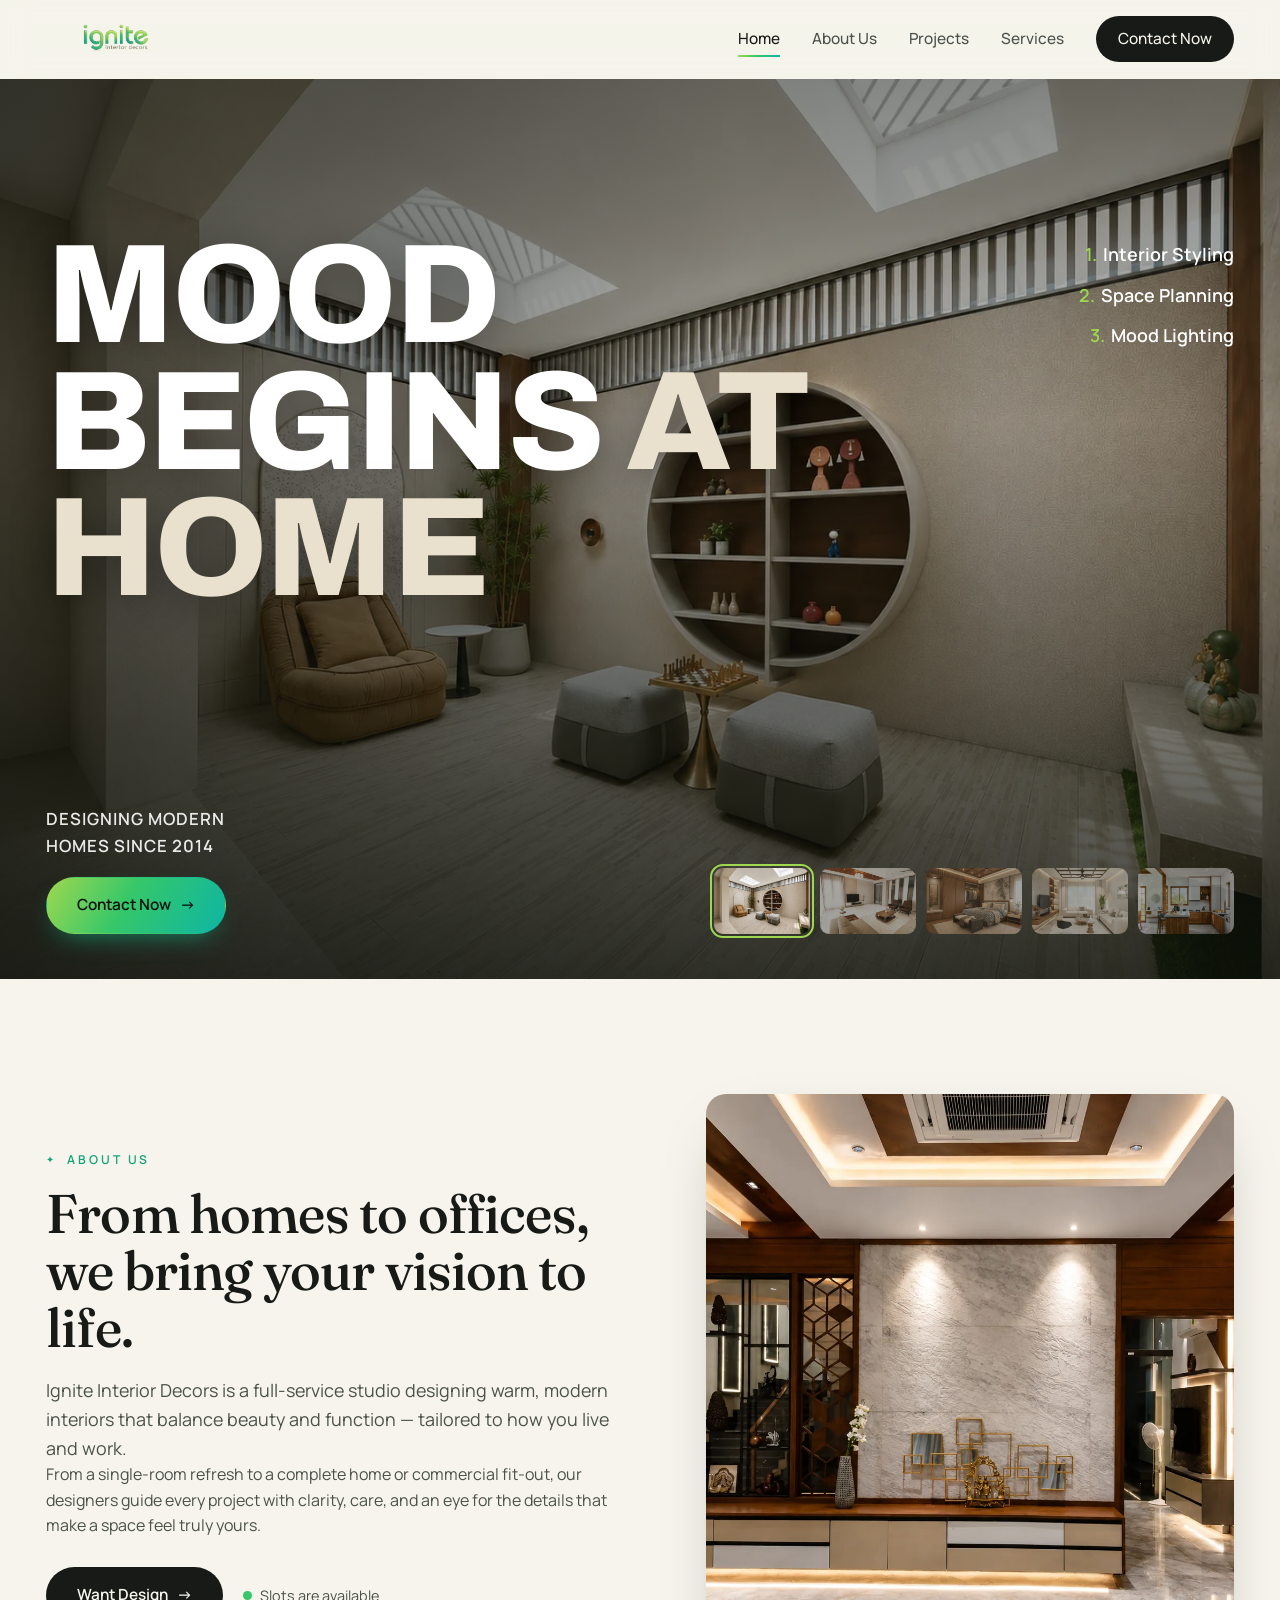
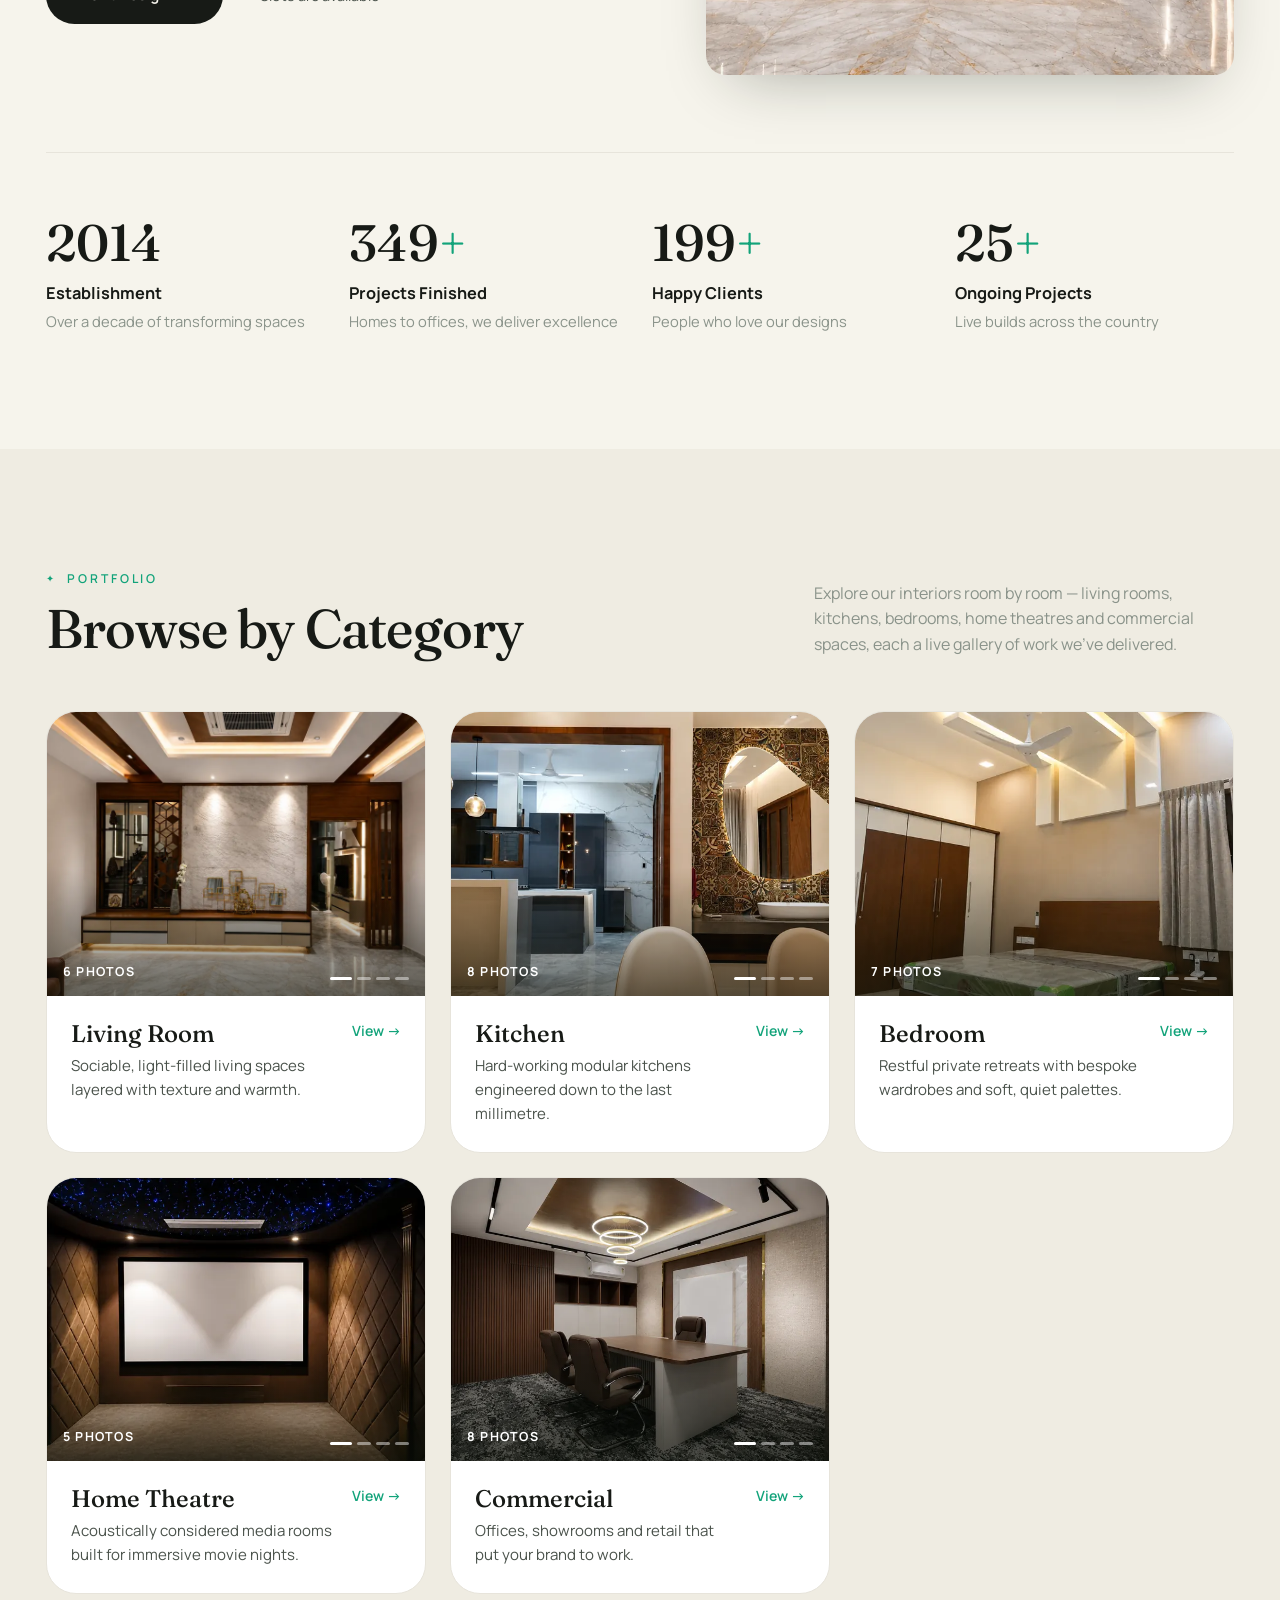
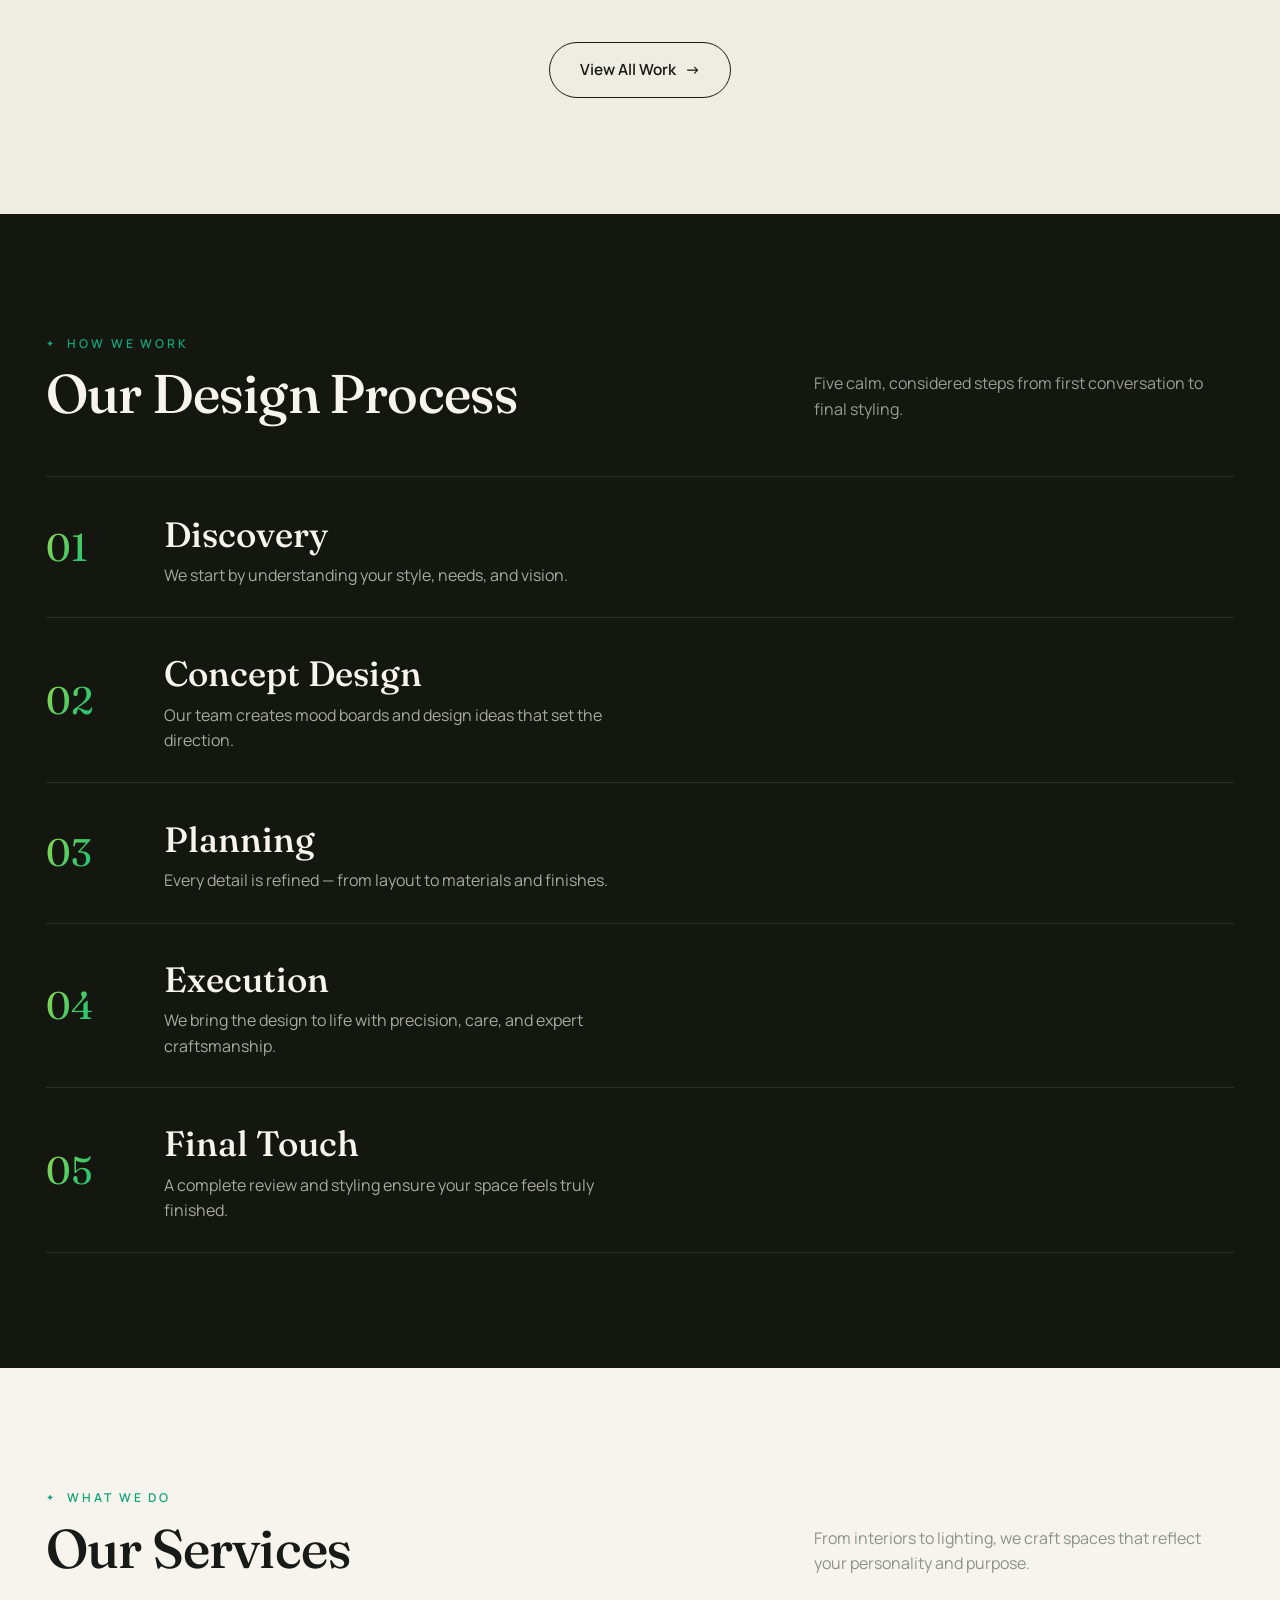
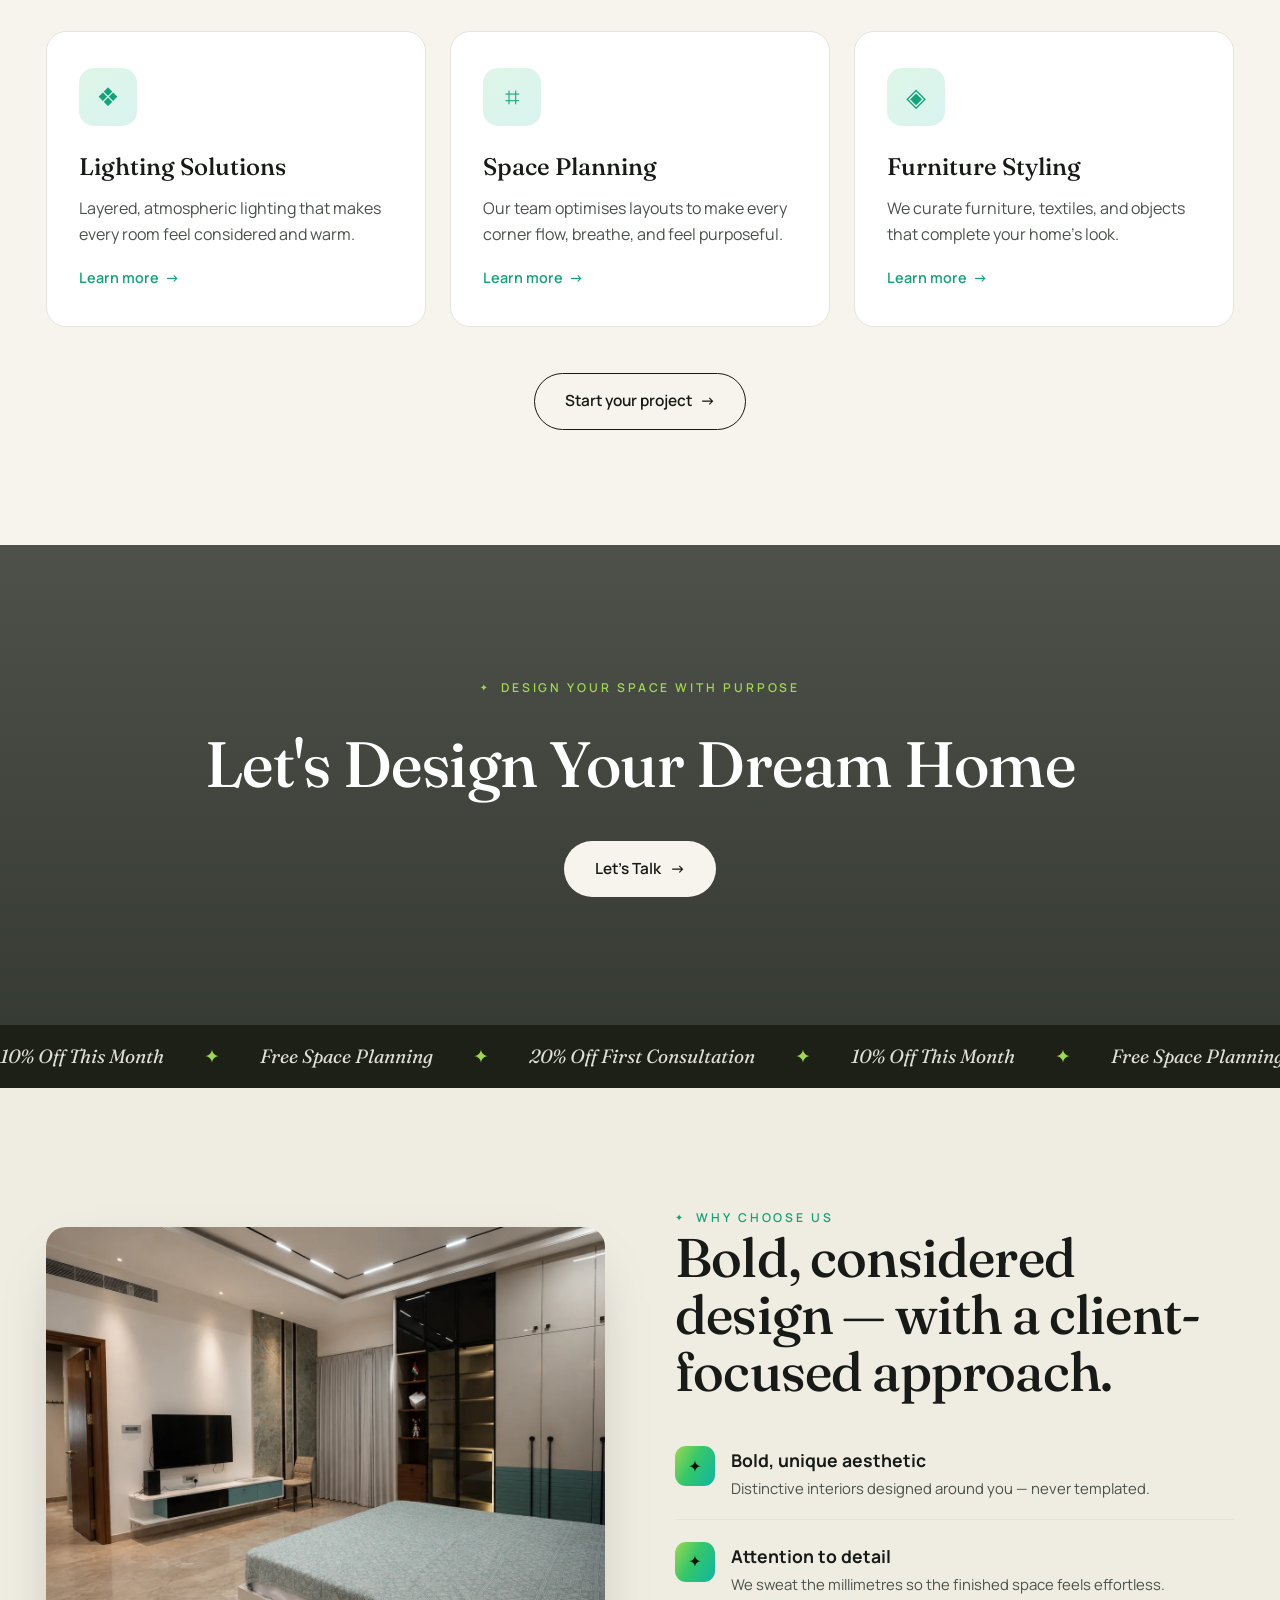
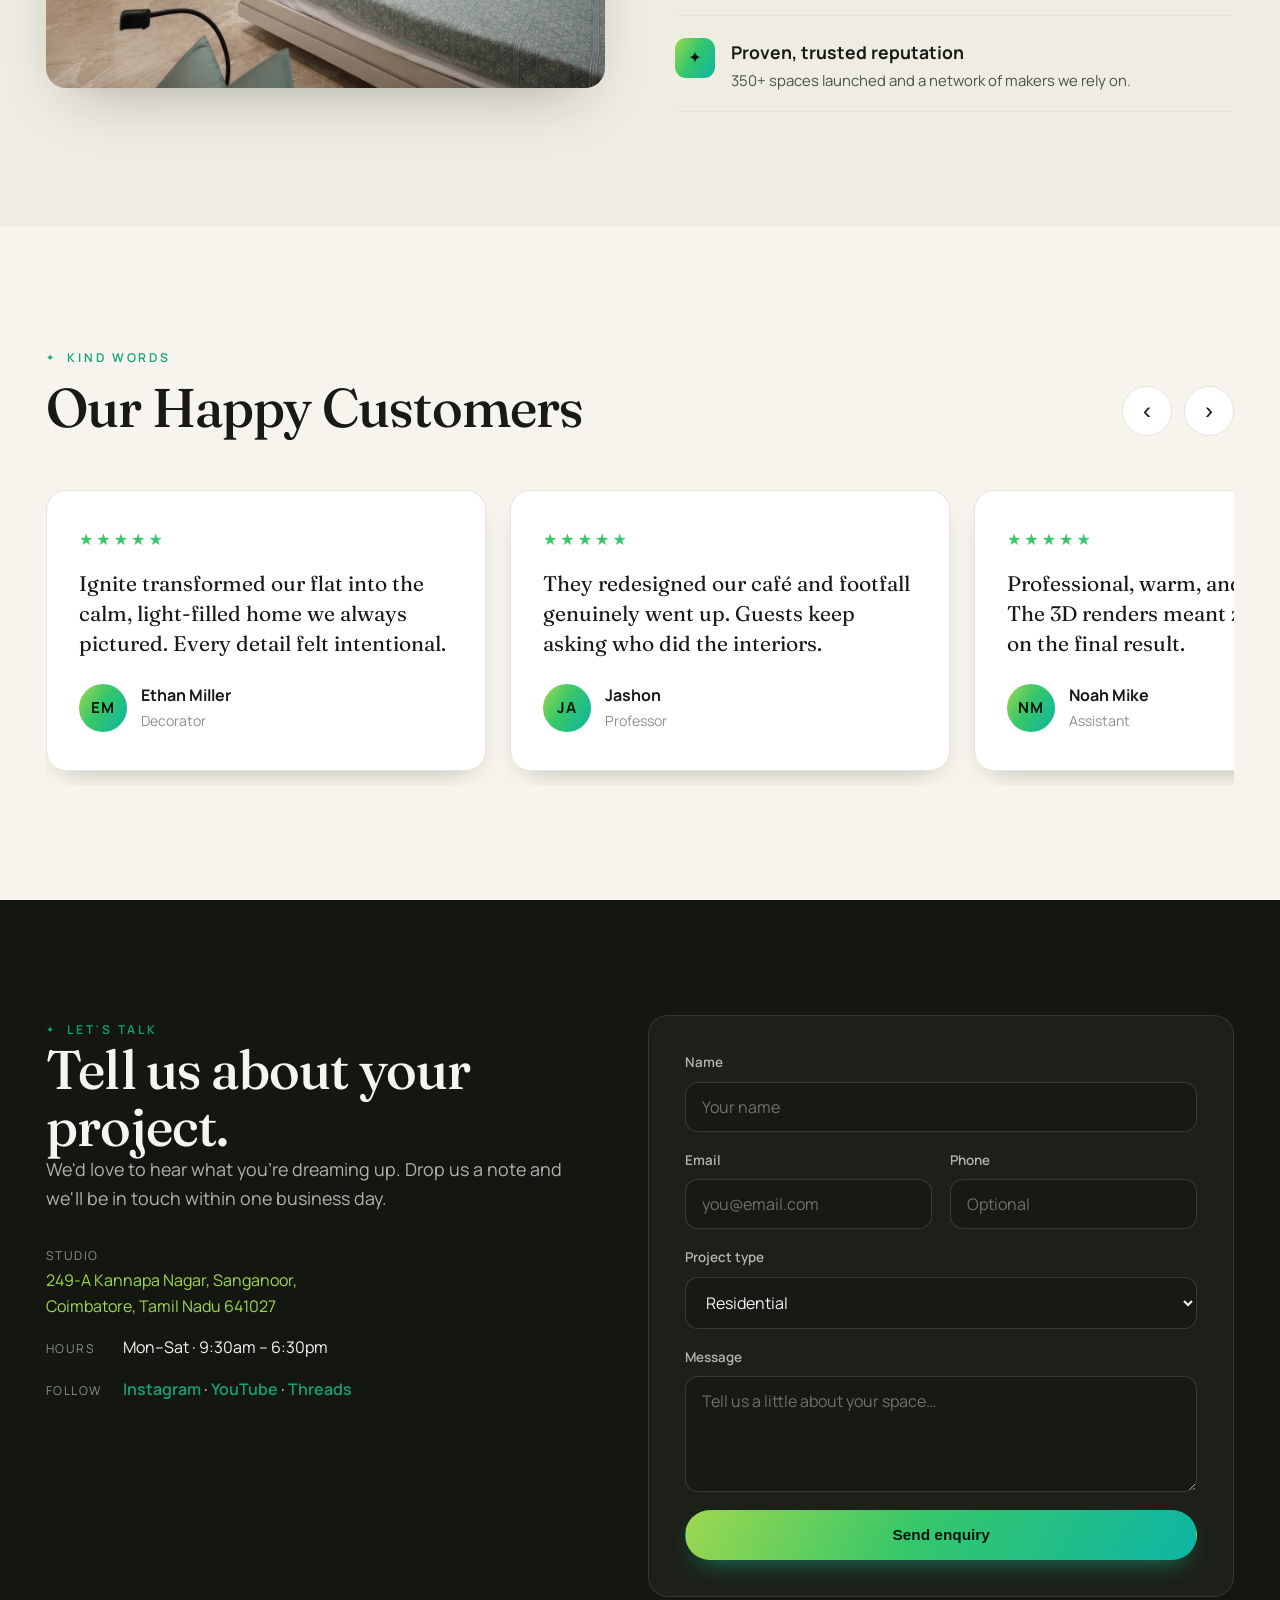
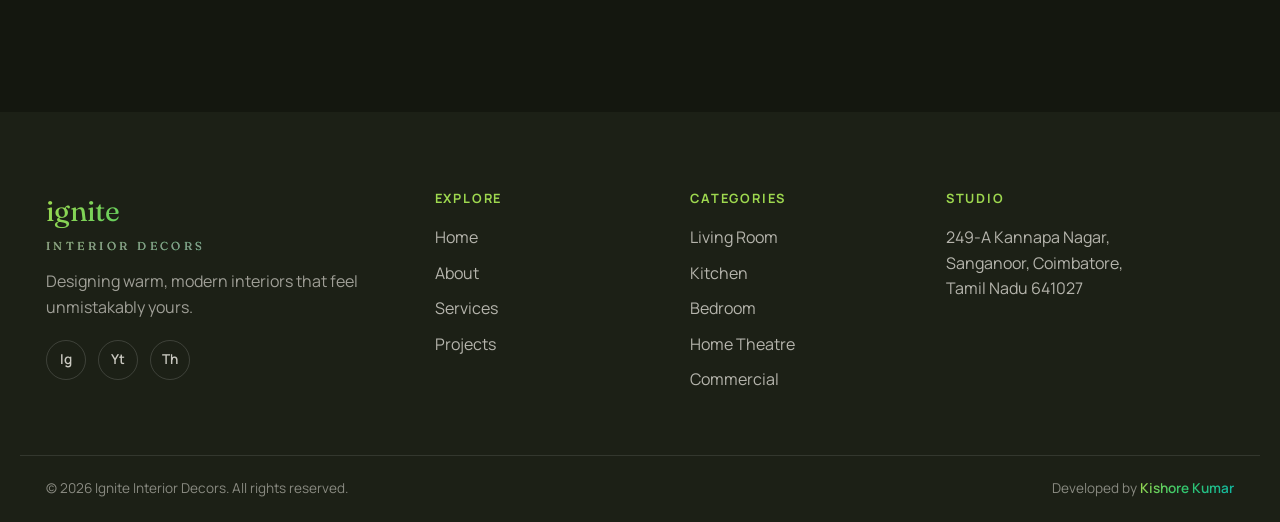
==== commit b1520c49: "Reorganise gallery by category and add brand icons Replace the fictional project-wise portfolio with" ====
--- a/index.html
+++ b/index.html
@@ -5,6 +5,13 @@
   <meta name="viewport" content="width=device-width, initial-scale=1.0" />
   <title>Ignite Interior Decors — Interior Design Studio</title>
   <meta name="description" content="Ignite Interior Decors is an interior design studio crafting modern homes and workspaces — styling, space planning, and lighting since 2014." />
+
+  <!-- Brand icons (generated by tools/build_icons.py) -->
+  <link rel="icon" href="favicon.ico" sizes="any" />
+  <link rel="icon" href="favicon.svg" type="image/svg+xml" />
+  <link rel="apple-touch-icon" href="assets/icons/icon-180.png" />
+  <link rel="manifest" href="site.webmanifest" />
+  <meta name="theme-color" content="#12a37a" />
 
   <link rel="preconnect" href="https://fonts.googleapis.com" />
   <link rel="preconnect" href="https://fonts.gstatic.com" crossorigin />
@@ -31,7 +38,7 @@
       <nav class="main-nav" aria-label="Primary">
         <a href="index.html#top">Home</a>
         <a href="index.html#about">About Us</a>
-        <a href="projects.html">Projects</a>
+        <a href="gallery.html">Projects</a>
         <a href="index.html#services">Services</a>
         <a href="index.html#contact" class="nav-cta">Contact Now</a>
       </nav>
@@ -45,10 +52,13 @@
 
     <!-- ============ HERO (full-bleed image + text overlay) ============ -->
     <section class="hero" id="hero">
+      <!-- Slides come from assets/hero/, generated by tools/build_gallery.py -->
       <div class="hero-bg" id="heroCarousel" aria-hidden="true">
-        <div class="hero-slide active" style="background-image:url('https://images.unsplash.com/photo-1600210492486-724fe5c67fb0?auto=format&fit=crop&w=1900&q=80')"></div>
-        <div class="hero-slide" style="background-image:url('https://images.unsplash.com/photo-1618221195710-dd6b41faaea6?auto=format&fit=crop&w=1900&q=80')"></div>
-        <div class="hero-slide" style="background-image:url('https://images.unsplash.com/photo-1616486338812-3dadae4b4ace?auto=format&fit=crop&w=1900&q=80')"></div>
+        <div class="hero-slide active" style="background-image:url('assets/hero/hero-1.webp')"></div>
+        <div class="hero-slide" style="background-image:url('assets/hero/hero-2.webp')"></div>
+        <div class="hero-slide" style="background-image:url('assets/hero/hero-3.webp')"></div>
+        <div class="hero-slide" style="background-image:url('assets/hero/hero-4.webp')"></div>
+        <div class="hero-slide" style="background-image:url('assets/hero/hero-5.webp')"></div>
       </div>
       <div class="hero-overlay" aria-hidden="true"></div>
 
@@ -68,9 +78,11 @@
             <a href="index.html#contact" class="btn btn-primary">Contact Now <span class="arrow">→</span></a>
           </div>
           <div class="hero-filmstrip" id="heroThumbs" role="tablist" aria-label="Hero slides">
-            <button class="active" style="background-image:url('https://images.unsplash.com/photo-1600210492486-724fe5c67fb0?auto=format&fit=crop&w=300&q=70')" aria-label="Slide 1"></button>
-            <button style="background-image:url('https://images.unsplash.com/photo-1618221195710-dd6b41faaea6?auto=format&fit=crop&w=300&q=70')" aria-label="Slide 2"></button>
-            <button style="background-image:url('https://images.unsplash.com/photo-1616486338812-3dadae4b4ace?auto=format&fit=crop&w=300&q=70')" aria-label="Slide 3"></button>
+            <button class="active" style="background-image:url('assets/hero/hero-1.webp')" aria-label="Slide 1"></button>
+            <button style="background-image:url('assets/hero/hero-2.webp')" aria-label="Slide 2"></button>
+            <button style="background-image:url('assets/hero/hero-3.webp')" aria-label="Slide 3"></button>
+            <button style="background-image:url('assets/hero/hero-4.webp')" aria-label="Slide 4"></button>
+            <button style="background-image:url('assets/hero/hero-5.webp')" aria-label="Slide 5"></button>
           </div>
         </div>
       </div>
@@ -91,7 +103,7 @@
             </div>
           </div>
           <div class="about-media reveal">
-            <img src="https://images.unsplash.com/photo-1524758631624-e2822e304c36?auto=format&fit=crop&w=1000&q=80" alt="A decorated modern office room" loading="lazy" />
+            <img src="assets/gallery/living-room/living-room-01-full.webp" alt="A living room designed by Ignite Interior Decors" loading="lazy" decoding="async" />
           </div>
         </div>
 
@@ -120,23 +132,22 @@
       </div>
     </section>
 
-    <!-- ============ FEATURED PROJECTS ============ -->
+    <!-- ============ BROWSE BY CATEGORY ============ -->
     <section class="projects section" id="projects">
       <div class="container">
         <div class="section-head">
           <div class="reveal">
             <span class="eyebrow">Portfolio</span>
-            <h2 class="section-title section-head-title">Our Featured work</h2>
-          </div>
-          <p class="section-head-note reveal">Discover our collection of thoughtfully designed interiors — each project reflecting modern aesthetics, functionality, and comfort for everyday living.</p>
-        </div>
-
-        <div class="project-grid" id="featuredGrid">
-          <!-- Featured project cards injected here from projects-data.js -->
-        </div>
+            <h2 class="section-title section-head-title">Browse by Category</h2>
+          </div>
+          <p class="section-head-note reveal">Explore our interiors room by room — living rooms, kitchens, bedrooms, home theatres and commercial spaces, each a live gallery of work we've delivered.</p>
+        </div>
+
+        <!-- Category cards injected here from gallery-data.js -->
+        <div class="cat-grid" id="featuredGrid"></div>
 
         <div class="projects-cta reveal">
-          <a href="projects.html" class="btn btn-outline">View All Projects <span class="arrow">→</span></a>
+          <a href="gallery.html" class="btn btn-outline">View All Work <span class="arrow">→</span></a>
         </div>
       </div>
     </section>
@@ -156,27 +167,27 @@
           <div class="process-step reveal">
             <span class="step-num">01</span>
             <div><h3 class="step-title">Discovery</h3><p class="step-desc">We start by understanding your style, needs, and vision.</p></div>
-            <img class="step-thumb" src="https://images.unsplash.com/photo-1586023492125-27b2c045efd7?auto=format&fit=crop&w=400&q=80" alt="" loading="lazy" />
+            <img class="step-thumb" src="assets/gallery/living-room/living-room-02-thumb.webp" alt="" loading="lazy" />
           </div>
           <div class="process-step reveal">
             <span class="step-num">02</span>
             <div><h3 class="step-title">Concept Design</h3><p class="step-desc">Our team creates mood boards and design ideas that set the direction.</p></div>
-            <img class="step-thumb" src="https://images.unsplash.com/photo-1618221195710-dd6b41faaea6?auto=format&fit=crop&w=400&q=80" alt="" loading="lazy" />
+            <img class="step-thumb" src="assets/gallery/bedroom/bedroom-02-thumb.webp" alt="" loading="lazy" />
           </div>
           <div class="process-step reveal">
             <span class="step-num">03</span>
             <div><h3 class="step-title">Planning</h3><p class="step-desc">Every detail is refined — from layout to materials and finishes.</p></div>
-            <img class="step-thumb" src="https://images.unsplash.com/photo-1493809842364-78817add7ffb?auto=format&fit=crop&w=400&q=80" alt="" loading="lazy" />
+            <img class="step-thumb" src="assets/gallery/kitchen/kitchen-01-thumb.webp" alt="" loading="lazy" />
           </div>
           <div class="process-step reveal">
             <span class="step-num">04</span>
             <div><h3 class="step-title">Execution</h3><p class="step-desc">We bring the design to life with precision, care, and expert craftsmanship.</p></div>
-            <img class="step-thumb" src="https://images.unsplash.com/photo-1616486338812-3dadae4b4ace?auto=format&fit=crop&w=400&q=80" alt="" loading="lazy" />
+            <img class="step-thumb" src="assets/gallery/commercial/commercial-01-thumb.webp" alt="" loading="lazy" />
           </div>
           <div class="process-step reveal">
             <span class="step-num">05</span>
             <div><h3 class="step-title">Final Touch</h3><p class="step-desc">A complete review and styling ensure your space feels truly finished.</p></div>
-            <img class="step-thumb" src="https://images.unsplash.com/photo-1567016432779-094069958ea5?auto=format&fit=crop&w=400&q=80" alt="" loading="lazy" />
+            <img class="step-thumb" src="assets/gallery/home-theatre/home-theatre-01-thumb.webp" alt="" loading="lazy" />
           </div>
         </div>
       </div>
@@ -243,7 +254,7 @@
     <section class="why section" id="why">
       <div class="container why-grid">
         <div class="why-media reveal">
-          <img src="https://images.unsplash.com/photo-1615529182904-14819c35db37?auto=format&fit=crop&w=1000&q=80" alt="Contemporary interior detail" loading="lazy" />
+          <img src="assets/gallery/bedroom/bedroom-03-full.webp" alt="Bedroom detail from an Ignite Interior Decors project" loading="lazy" decoding="async" />
         </div>
         <div class="reveal">
           <span class="eyebrow">Why choose us</span>
@@ -276,7 +287,7 @@
             <div class="stars">★★★★★</div>
             <q>Ignite transformed our flat into the calm, light-filled home we always pictured. Every detail felt intentional.</q>
             <footer>
-              <img src="https://images.unsplash.com/photo-1500648767791-00dcc994a43e?auto=format&fit=crop&w=120&q=80" alt="" loading="lazy" />
+              <span class="avatar" aria-hidden="true">EM</span>
               <div><strong>Ethan Miller</strong><span>Decorator</span></div>
             </footer>
           </blockquote>
@@ -284,7 +295,7 @@
             <div class="stars">★★★★★</div>
             <q>They redesigned our café and footfall genuinely went up. Guests keep asking who did the interiors.</q>
             <footer>
-              <img src="https://images.unsplash.com/photo-1544005313-94ddf0286df2?auto=format&fit=crop&w=120&q=80" alt="" loading="lazy" />
+              <span class="avatar" aria-hidden="true">JA</span>
               <div><strong>Jashon</strong><span>Professor</span></div>
             </footer>
           </blockquote>
@@ -292,7 +303,7 @@
             <div class="stars">★★★★★</div>
             <q>Professional, warm, and on budget. The 3D renders meant zero surprises on the final result.</q>
             <footer>
-              <img src="https://images.unsplash.com/photo-1506794778202-cad84cf45f1d?auto=format&fit=crop&w=120&q=80" alt="" loading="lazy" />
+              <span class="avatar" aria-hidden="true">NM</span>
               <div><strong>Noah Mike</strong><span>Assistant</span></div>
             </footer>
           </blockquote>
@@ -300,7 +311,7 @@
             <div class="stars">★★★★★</div>
             <q>Our office finally feels like a place the team wants to be. Thoughtful, functional, beautiful.</q>
             <footer>
-              <img src="https://images.unsplash.com/photo-1507003211169-0a1dd7228f2d?auto=format&fit=crop&w=120&q=80" alt="" loading="lazy" />
+              <span class="avatar" aria-hidden="true">AH</span>
               <div><strong>Ali Hamja</strong><span>Editor</span></div>
             </footer>
           </blockquote>
@@ -316,10 +327,19 @@
           <h2 class="section-title">Tell us about your project.</h2>
           <p class="lead">We'd love to hear what you're dreaming up. Drop us a note and we'll be in touch within one business day.</p>
           <ul class="contact-details">
-            <li><span class="ci-label">Studio</span> 12 Palm Grove, Bengaluru 560001</li>
-            <li><span class="ci-label">Email</span> <a href="mailto:hi@igniteinteriors.com">hi@igniteinteriors.com</a></li>
-            <li><span class="ci-label">Phone</span> <a href="tel:+919000000000">+91 90000 00000</a></li>
+            <li><span class="ci-label">Studio</span>
+              <address>
+                <a href="https://www.google.com/maps/search/?api=1&amp;query=249-A%20Kannapa%20Nagar%2C%20Sanganoor%2C%20Coimbatore%2C%20Tamil%20Nadu%20641027" target="_blank" rel="noopener noreferrer">249-A Kannapa Nagar, Sanganoor,<br />Coimbatore, Tamil Nadu 641027</a>
+              </address>
+            </li>
             <li><span class="ci-label">Hours</span> Mon–Sat · 9:30am – 6:30pm</li>
+            <li><span class="ci-label">Follow</span>
+              <span class="contact-social">
+                <a href="https://www.instagram.com/igniteinteriordecor/" target="_blank" rel="noopener noreferrer">Instagram</a> ·
+                <a href="https://www.youtube.com/@igniteinteriordecor" target="_blank" rel="noopener noreferrer">YouTube</a> ·
+                <a href="https://www.threads.com/@igniteinteriordecor" target="_blank" rel="noopener noreferrer">Threads</a>
+              </span>
+            </li>
           </ul>
         </div>
         <form class="contact-form reveal" action="#" method="post">
@@ -364,10 +384,9 @@
         <span class="footer-wordmark">ignite<em>interior decors</em></span>
         <p>Designing warm, modern interiors that feel unmistakably yours.</p>
         <div class="footer-social">
-          <a href="#" aria-label="Facebook">Fb</a>
-          <a href="#" aria-label="X">X</a>
-          <a href="#" aria-label="Instagram">Ig</a>
-          <a href="#" aria-label="LinkedIn">In</a>
+          <a href="https://www.instagram.com/igniteinteriordecor/" target="_blank" rel="noopener noreferrer" aria-label="Ignite Interior Decors on Instagram" title="Instagram">Ig</a>
+          <a href="https://www.youtube.com/@igniteinteriordecor" target="_blank" rel="noopener noreferrer" aria-label="Ignite Interior Decors on YouTube" title="YouTube">Yt</a>
+          <a href="https://www.threads.com/@igniteinteriordecor" target="_blank" rel="noopener noreferrer" aria-label="Ignite Interior Decors on Threads" title="Threads">Th</a>
         </div>
       </div>
       <nav class="footer-col" aria-label="Explore">
@@ -375,19 +394,23 @@
         <a href="index.html#top">Home</a>
         <a href="index.html#about">About</a>
         <a href="index.html#services">Services</a>
-        <a href="projects.html">Projects</a>
+        <a href="gallery.html">Projects</a>
       </nav>
-      <nav class="footer-col" aria-label="Connect">
-        <h4>Connect</h4>
-        <a href="index.html#contact">Contact</a>
-        <a href="#">Instagram</a>
-        <a href="#">Pinterest</a>
-        <a href="#">LinkedIn</a>
+      <nav class="footer-col" aria-label="Categories">
+        <h4>Categories</h4>
+        <a href="category.html?c=living-room">Living Room</a>
+        <a href="category.html?c=kitchen">Kitchen</a>
+        <a href="category.html?c=bedroom">Bedroom</a>
+        <a href="category.html?c=home-theatre">Home Theatre</a>
+        <a href="category.html?c=commercial">Commercial</a>
       </nav>
       <div class="footer-col">
         <h4>Studio</h4>
-        <p>12 Palm Grove,<br />Bengaluru 560001</p>
-        <a href="mailto:hi@igniteinteriors.com">hi@igniteinteriors.com</a>
+        <address>
+          <a href="https://www.google.com/maps/search/?api=1&amp;query=249-A%20Kannapa%20Nagar%2C%20Sanganoor%2C%20Coimbatore%2C%20Tamil%20Nadu%20641027" target="_blank" rel="noopener noreferrer">
+            249-A Kannapa Nagar,<br />Sanganoor, Coimbatore,<br />Tamil Nadu 641027
+          </a>
+        </address>
       </div>
     </div>
     <div class="container footer-bottom">
@@ -401,7 +424,7 @@
   <label for="nav-toggle" class="nav-scrim" aria-hidden="true"></label>
   <button type="button" class="to-top" aria-label="Back to top">↑</button>
 
-  <script src="projects-data.js"></script>
+  <script src="gallery-data.js"></script>
   <script src="script.js" defer></script>
 </body>
 </html>
--- a/styles.css
+++ b/styles.css
@@ -394,76 +394,10 @@
 .section-head-note { max-width: 42ch; color: var(--ink-mute); }
 
 /* =========================================================
-   FEATURED PROJECTS (interactive previews)
+   BROWSE BY CATEGORY (homepage section shell)
+   Card styling itself lives in the CATEGORY CARDS block below.
    ========================================================= */
 .projects { background: var(--cream-2); }
-.project-grid {
-  display: grid;
-  grid-template-columns: repeat(2, 1fr);
-  gap: 26px;
-}
-.project-card {
-  position: relative;
-  display: block;
-  border-radius: var(--radius);
-  overflow: hidden;
-  background: var(--card);
-  box-shadow: var(--shadow-sm);
-  transition: transform .5s var(--ease), box-shadow .5s var(--ease);
-}
-.project-card:hover { transform: translateY(-8px); box-shadow: var(--shadow); }
-.project-media {
-  position: relative;
-  aspect-ratio: 16 / 11;
-  overflow: hidden;
-}
-.project-media img {
-  width: 100%; height: 100%;
-  object-fit: cover;
-  transition: transform .7s var(--ease);
-}
-.project-card:hover .project-media img { transform: scale(1.07); }
-.project-year {
-  position: absolute;
-  top: 16px; left: 16px;
-  background: rgba(246,244,236,.9);
-  backdrop-filter: blur(6px);
-  padding: 6px 14px;
-  border-radius: 999px;
-  font-size: .8rem;
-  font-weight: 600;
-  letter-spacing: .04em;
-}
-.project-open {
-  position: absolute;
-  top: 16px; right: 16px;
-  width: 46px; height: 46px;
-  border-radius: 50%;
-  background: var(--ink);
-  color: var(--cream);
-  display: grid; place-items: center;
-  font-size: 1.1rem;
-  transform: scale(.6) rotate(-40deg);
-  opacity: 0;
-  transition: transform .45s var(--ease), opacity .45s var(--ease), background .3s var(--ease);
-}
-.project-card:hover .project-open { transform: scale(1) rotate(0); opacity: 1; }
-.project-open:hover { background: var(--green-3); }
-.project-body {
-  display: flex;
-  align-items: center;
-  justify-content: space-between;
-  gap: 16px;
-  padding: 22px 24px 24px;
-}
-.project-body h3 {
-  font-family: var(--font-display);
-  font-weight: 500;
-  font-size: 1.6rem;
-}
-.project-body .project-cat { font-size: .86rem; color: var(--ink-mute); margin-top: 2px; }
-.project-view { font-size: .88rem; font-weight: 600; color: var(--green-3); white-space: nowrap; }
-
 .projects-cta { display: flex; justify-content: center; margin-top: 48px; }
 
 /* =========================================================
@@ -638,6 +572,17 @@
 .testimonial q::before, .testimonial q::after { content: none; }
 .testimonial footer { margin-top: 24px; display: flex; align-items: center; gap: 14px; }
 .testimonial footer img { width: 48px; height: 48px; border-radius: 50%; object-fit: cover; }
+.testimonial footer .avatar {
+  width: 48px; height: 48px;
+  flex: none;
+  display: grid; place-items: center;
+  border-radius: 50%;
+  background: var(--grad);
+  color: #08130d;
+  font-weight: 700;
+  font-size: .95rem;
+  letter-spacing: .04em;
+}
 .testimonial footer strong { display: block; }
 .testimonial footer span { color: var(--ink-mute); font-size: .88rem; }
 .carousel-controls { display: flex; gap: 12px; }
@@ -702,6 +647,14 @@
 .footer-wordmark { font-family: var(--font-display); font-size: 1.8rem; background: var(--grad); -webkit-background-clip: text; background-clip: text; color: transparent; display: block; }
 .footer-wordmark em { font-style: normal; font-size: .72rem; letter-spacing: .3em; text-transform: uppercase; color: var(--ink-mute); display: block; margin-top: 2px; }
 .footer-brand p { color: rgba(246,244,236,.6); margin-top: 14px; max-width: 32ch; }
+/* Addresses render as normal body copy, not italic browser default */
+address { font-style: normal; }
+.contact-details address a,
+.footer-col address a { transition: color .25s var(--ease); }
+.contact-details address a:hover { color: var(--green-3); }
+.contact-social a { color: var(--green-3); font-weight: 600; }
+.contact-social a:hover { text-decoration: underline; text-underline-offset: 3px; }
+
 .footer-social { display: flex; gap: 12px; margin-top: 20px; }
 .footer-social a {
   width: 40px; height: 40px; border-radius: 50%;
@@ -740,116 +693,322 @@
 }
 .page-hero p { max-width: 52ch; margin: 20px auto 0; }
 
-.project-list { border-top: 1px solid var(--line); }
-.project-row {
-  display: flex; align-items: center; justify-content: space-between;
+/* =========================================================
+   CATEGORY CARDS  (homepage grid + gallery hub)
+
+   Each card stacks every photo in its category and crossfades
+   between them — the "seamless fade" browsing effect. Only the
+   first image is eager; the rest are lazy and fade in on cycle.
+   ========================================================= */
+.cat-grid {
+  display: grid;
+  grid-template-columns: repeat(3, 1fr);
   gap: 24px;
-  padding: clamp(22px, 3vw, 38px) 0;
-  border-bottom: 1px solid var(--line);
-  position: relative;
-  transition: padding-inline .4s var(--ease);
-}
-.project-row:hover { padding-inline: 18px; }
-.project-row .row-index { font-size: .85rem; color: var(--ink-mute); width: 40px; flex: none; }
-.project-row .row-title {
-  font-family: var(--font-display); font-weight: 500;
-  font-size: clamp(1.6rem, 4vw, 2.8rem);
-  transition: color .3s var(--ease);
-  flex: 1;
-}
-.project-row:hover .row-title { color: var(--green-3); }
-.project-row .row-meta { color: var(--ink-mute); font-size: .92rem; text-align: right; }
-.project-row .row-arrow { font-size: 1.3rem; transition: transform .3s var(--ease); }
-.project-row:hover .row-arrow { transform: translateX(6px); color: var(--green-3); }
-
-/* Cursor-follow floating preview */
-.hover-preview {
-  position: fixed;
-  top: 0; left: 0;
-  width: 300px; height: 220px;
-  border-radius: 16px;
-  overflow: hidden;
-  pointer-events: none;
-  opacity: 0;
-  transform: translate(-50%, -50%) scale(.8);
-  transition: opacity .3s var(--ease), transform .3s var(--ease);
-  box-shadow: var(--shadow);
-  z-index: 80;
-}
-.hover-preview img { width: 100%; height: 100%; object-fit: cover; }
-.hover-preview.show { opacity: 1; transform: translate(-50%, -50%) scale(1); }
-@media (max-width: 720px) { .hover-preview { display: none; } }
-
-/* =========================================================
-   PROJECT DETAIL PAGE
-   ========================================================= */
-.detail-hero { padding: clamp(30px, 4vw, 56px) 0 0; }
-.detail-top { display: flex; align-items: flex-end; justify-content: space-between; gap: 24px; flex-wrap: wrap; margin-bottom: 30px; }
-.detail-breadcrumb { color: var(--ink-mute); font-size: .9rem; }
-.detail-breadcrumb a:hover { color: var(--ink); }
-.detail-title {
-  font-family: var(--font-display); font-weight: 500;
-  font-size: clamp(2.6rem, 7vw, 5.4rem); line-height: 1; letter-spacing: -0.02em;
-  margin-top: 12px;
-}
-.detail-tagline { color: var(--ink-soft); font-size: 1.15rem; max-width: 40ch; }
-.detail-cover {
+}
+.cat-grid.is-hub { grid-template-columns: repeat(2, 1fr); gap: 30px; }
+
+.cat-card {
+  display: flex;
+  flex-direction: column;
+  background: var(--card);
+  border: 1px solid var(--line);
   border-radius: var(--radius-lg);
   overflow: hidden;
+  transition: transform .5s var(--ease), box-shadow .5s var(--ease), border-color .5s var(--ease);
+}
+.cat-card:hover {
+  transform: translateY(-8px);
   box-shadow: var(--shadow);
-  aspect-ratio: 16/8.4;
-}
-.detail-cover img { width: 100%; height: 100%; object-fit: cover; }
-
-.detail-body { padding: clamp(56px, 8vw, 110px) 0; }
-.detail-columns {
-  display: grid;
-  grid-template-columns: 300px 1fr;
-  gap: clamp(36px, 6vw, 80px);
-  align-items: start;
-}
-.detail-meta {
-  position: sticky; top: 110px;
-  display: grid; gap: 0;
-  border-top: 1px solid var(--line);
-}
-.detail-meta .meta-row {
-  display: flex; justify-content: space-between; gap: 16px;
-  padding: 16px 0;
-  border-bottom: 1px solid var(--line);
-}
-.detail-meta .meta-row dt { color: var(--ink-mute); font-size: .82rem; letter-spacing: .1em; text-transform: uppercase; }
-.detail-meta .meta-row dd { font-weight: 600; text-align: right; }
-.detail-copy > .eyebrow { margin-bottom: 16px; }
-.detail-copy h2 { font-family: var(--font-display); font-weight: 500; font-size: clamp(1.8rem, 3.4vw, 2.6rem); line-height: 1.1; margin-bottom: 22px; }
-.detail-copy p { font-size: 1.08rem; margin-bottom: 18px; }
-
-.detail-gallery {
-  display: grid;
-  grid-template-columns: repeat(2, 1fr);
-  gap: 20px;
-  margin-top: 44px;
-}
-.detail-gallery img { border-radius: var(--radius); box-shadow: var(--shadow-sm); width: 100%; aspect-ratio: 4/3; object-fit: cover; }
-.detail-gallery img:first-child { grid-column: 1 / -1; aspect-ratio: 16/8; }
-
-.detail-next {
-  border-top: 1px solid var(--line);
-  padding: clamp(40px, 6vw, 80px) 0;
-  text-align: center;
+  border-color: transparent;
+}
+
+.cat-media {
+  position: relative;
+  aspect-ratio: 4 / 3;
+  overflow: hidden;
   background: var(--cream-2);
 }
-.detail-next .eyebrow { justify-content: center; }
-.detail-next a {
+.cat-grid.is-hub .cat-media { aspect-ratio: 16 / 10; }
+
+/* Stacked crossfading photos */
+.cat-media img {
+  position: absolute;
+  inset: 0;
+  width: 100%; height: 100%;
+  object-fit: cover;
+  opacity: 0;
+  transform: scale(1.04);
+  transition: opacity 1s var(--ease), transform 6s var(--ease);
+}
+.cat-media img.is-active { opacity: 1; transform: scale(1); }
+.cat-card:hover .cat-media img.is-active { transform: scale(1.07); }
+
+.cat-media::after {
+  content: "";
+  position: absolute; inset: 0;
+  background: linear-gradient(180deg, transparent 55%, rgba(12, 18, 10, .55));
+  pointer-events: none;
+}
+
+.cat-count {
+  position: absolute;
+  left: 16px; bottom: 14px;
+  z-index: 2;
+  font-size: .78rem;
+  letter-spacing: .1em;
+  text-transform: uppercase;
+  font-weight: 700;
+  color: #fff;
+}
+.cat-open {
+  position: absolute;
+  right: 14px; top: 14px;
+  z-index: 2;
+  width: 42px; height: 42px;
+  display: grid; place-items: center;
+  border-radius: 50%;
+  background: var(--cream);
+  color: var(--ink);
+  font-size: 1.05rem;
+  opacity: 0;
+  transform: scale(.7) rotate(-35deg);
+  transition: opacity .4s var(--ease), transform .4s var(--ease), background .3s var(--ease);
+}
+.cat-card:hover .cat-open { opacity: 1; transform: none; }
+.cat-open:hover { background: var(--green-3); color: #08130d; }
+
+/* Progress ticks showing which photo is on screen */
+.cat-ticks {
+  position: absolute;
+  right: 16px; bottom: 16px;
+  z-index: 2;
+  display: flex; gap: 5px;
+}
+.cat-ticks i {
+  width: 14px; height: 3px;
+  border-radius: 2px;
+  background: rgba(255, 255, 255, .45);
+  transition: background .4s var(--ease), width .4s var(--ease);
+}
+.cat-ticks i.is-active { background: #fff; width: 22px; }
+
+.cat-body {
+  padding: 24px 24px 26px;
+  display: flex;
+  align-items: flex-start;
+  justify-content: space-between;
+  gap: 18px;
+  flex: 1;
+}
+.cat-body h3 {
+  font-family: var(--font-display);
+  font-weight: 500;
+  font-size: 1.5rem;
+  line-height: 1.15;
+}
+.cat-body p { font-size: .94rem; margin-top: 6px; }
+.cat-go {
+  font-size: .88rem;
+  font-weight: 600;
+  color: var(--green-3);
+  white-space: nowrap;
+  transition: transform .3s var(--ease);
+}
+.cat-card:hover .cat-go { transform: translateX(4px); }
+
+/* =========================================================
+   CATEGORY DETAIL PAGE
+   ========================================================= */
+.cat-page-hero { padding: clamp(28px, 4vw, 52px) 0 0; }
+.cat-breadcrumb { color: var(--ink-mute); font-size: .9rem; }
+.cat-breadcrumb a:hover { color: var(--ink); }
+.cat-head {
+  display: grid;
+  grid-template-columns: 1.1fr 1fr;
+  gap: clamp(24px, 5vw, 70px);
+  align-items: end;
+  margin: 14px 0 34px;
+}
+.cat-title {
   font-family: var(--font-display); font-weight: 500;
-  font-size: clamp(2rem, 5vw, 3.6rem);
-  display: inline-flex; align-items: center; gap: 16px;
-  margin-top: 12px;
-  transition: color .3s var(--ease);
-}
-.detail-next a:hover { color: var(--green-3); }
-.detail-next a .arrow { transition: transform .3s var(--ease); }
-.detail-next a:hover .arrow { transform: translateX(8px); }
+  font-size: clamp(2.6rem, 7vw, 5.2rem);
+  line-height: 1; letter-spacing: -0.02em;
+}
+.cat-desc { color: var(--ink-soft); font-size: 1.06rem; }
+
+/* Sticky category switcher — swaps galleries without a page reload */
+.cat-tabs {
+  position: sticky;
+  top: 74px;
+  z-index: 60;
+  display: flex;
+  gap: 10px;
+  flex-wrap: wrap;
+  padding: 14px 0;
+  background: linear-gradient(var(--cream) 70%, transparent);
+  backdrop-filter: blur(6px);
+}
+.cat-tab {
+  padding: 9px 20px;
+  border-radius: 999px;
+  border: 1px solid var(--line);
+  background: var(--card);
+  font: inherit;
+  font-size: .9rem;
+  font-weight: 600;
+  color: var(--ink-soft);
+  cursor: pointer;
+  transition: background .3s var(--ease), color .3s var(--ease),
+              border-color .3s var(--ease), transform .3s var(--ease);
+}
+.cat-tab:hover { border-color: var(--green-3); color: var(--ink); transform: translateY(-2px); }
+.cat-tab.is-active { background: var(--ink); color: var(--cream); border-color: var(--ink); }
+
+/* Masonry grid — row spans are computed in script.js from real
+   image dimensions, so portrait and landscape shots interlock. */
+.masonry {
+  display: grid;
+  grid-template-columns: repeat(3, 1fr);
+  grid-auto-rows: 8px;
+  gap: 18px;
+  transition: opacity .35s var(--ease), transform .35s var(--ease);
+}
+.masonry.is-swapping { opacity: 0; transform: translateY(14px); }
+
+.tile {
+  position: relative;
+  border-radius: var(--radius);
+  overflow: hidden;
+  cursor: zoom-in;
+  background: var(--cream-2);
+  box-shadow: var(--shadow-sm);
+  opacity: 0;
+  transform: translateY(26px);
+  transition: opacity .6s var(--ease), transform .6s var(--ease);
+}
+.tile.is-in { opacity: 1; transform: none; }
+.tile img {
+  width: 100%; height: 100%;
+  object-fit: cover;
+  transition: transform .7s var(--ease);
+}
+.tile:hover img { transform: scale(1.06); }
+.tile::after {
+  content: "⤢";
+  position: absolute;
+  right: 12px; bottom: 12px;
+  width: 36px; height: 36px;
+  display: grid; place-items: center;
+  border-radius: 50%;
+  background: rgba(250, 248, 242, .92);
+  color: var(--ink);
+  font-size: .9rem;
+  opacity: 0;
+  transform: scale(.7);
+  transition: opacity .35s var(--ease), transform .35s var(--ease);
+}
+.tile:hover::after { opacity: 1; transform: none; }
+
+/* =========================================================
+   LIGHTBOX — slide + fade between photos
+   ========================================================= */
+.lightbox {
+  position: fixed;
+  inset: 0;
+  z-index: 300;
+  display: grid;
+  grid-template-rows: auto 1fr auto;
+  background: rgba(10, 14, 11, .95);
+  opacity: 0;
+  visibility: hidden;
+  transition: opacity .4s var(--ease), visibility .4s var(--ease);
+}
+.lightbox.is-open { opacity: 1; visibility: visible; }
+
+.lb-bar {
+  display: flex;
+  align-items: center;
+  justify-content: space-between;
+  gap: 16px;
+  padding: 18px 22px;
+  color: rgba(255, 255, 255, .85);
+  font-size: .9rem;
+}
+.lb-close {
+  width: 44px; height: 44px;
+  border-radius: 50%;
+  border: 1px solid rgba(255, 255, 255, .25);
+  background: transparent;
+  color: #fff;
+  font-size: 1.3rem;
+  cursor: pointer;
+  transition: background .3s var(--ease), transform .3s var(--ease);
+}
+.lb-close:hover { background: rgba(255, 255, 255, .14); transform: rotate(90deg); }
+
+.lb-stage {
+  position: relative;
+  overflow: hidden;
+  display: grid;
+  place-items: center;
+  padding: 0 clamp(12px, 6vw, 90px);
+}
+/* Two buffers crossfade past each other for a seamless swap */
+.lb-img {
+  position: absolute;
+  max-width: 100%;
+  max-height: 100%;
+  border-radius: 10px;
+  object-fit: contain;
+  opacity: 0;
+  transform: translateX(var(--from, 40px)) scale(.98);
+  transition: opacity .5s var(--ease), transform .5s var(--ease);
+  box-shadow: 0 30px 80px -30px rgba(0, 0, 0, .8);
+}
+.lb-img.is-active { opacity: 1; transform: none; }
+
+.lb-nav {
+  position: absolute;
+  top: 50%;
+  transform: translateY(-50%);
+  width: 52px; height: 52px;
+  border-radius: 50%;
+  border: 1px solid rgba(255, 255, 255, .25);
+  background: rgba(0, 0, 0, .3);
+  color: #fff;
+  font-size: 1.6rem;
+  cursor: pointer;
+  z-index: 2;
+  transition: background .3s var(--ease), transform .3s var(--ease);
+}
+.lb-nav.prev { left: clamp(8px, 2vw, 26px); }
+.lb-nav.next { right: clamp(8px, 2vw, 26px); }
+.lb-nav:hover { background: var(--green-3); color: #08130d; }
+.lb-nav.prev:hover { transform: translateY(-50%) translateX(-4px); }
+.lb-nav.next:hover { transform: translateY(-50%) translateX(4px); }
+
+.lb-strip {
+  display: flex;
+  gap: 10px;
+  overflow-x: auto;
+  padding: 16px 22px 22px;
+  scrollbar-width: thin;
+}
+.lb-strip button {
+  flex: none;
+  width: 74px; height: 54px;
+  border-radius: 8px;
+  border: 2px solid transparent;
+  padding: 0;
+  overflow: hidden;
+  cursor: pointer;
+  opacity: .5;
+  background: none;
+  transition: opacity .3s var(--ease), border-color .3s var(--ease);
+}
+.lb-strip button img { width: 100%; height: 100%; object-fit: cover; display: block; }
+.lb-strip button:hover { opacity: .85; }
+.lb-strip button.is-active { opacity: 1; border-color: var(--green-2); }
 
 /* =========================================================
    REVEAL (JS-driven) + shared components
@@ -893,8 +1052,10 @@
    RESPONSIVE
    ========================================================= */
 @media (max-width: 960px) {
-  .about-grid, .why-grid, .contact-grid, .detail-columns { grid-template-columns: 1fr; }
-  .detail-meta { position: static; }
+  .about-grid, .why-grid, .contact-grid, .cat-head { grid-template-columns: 1fr; }
+  .cat-head { align-items: start; gap: 18px; }
+  .cat-grid, .cat-grid.is-hub { grid-template-columns: repeat(2, 1fr); }
+  .masonry { grid-template-columns: repeat(2, 1fr); }
   .service-grid { grid-template-columns: 1fr 1fr; }
   .counters { grid-template-columns: 1fr 1fr; }
   .footer-grid { grid-template-columns: 1fr 1fr; }
@@ -932,16 +1093,33 @@
 }
 
 @media (max-width: 640px) {
-  .project-grid, .service-grid, .counters, .footer-grid, .detail-gallery, .field-row { grid-template-columns: 1fr; }
-  .detail-gallery img:first-child { aspect-ratio: 4/3; }
+  .service-grid, .counters, .footer-grid, .field-row { grid-template-columns: 1fr; }
+  .cat-grid, .cat-grid.is-hub, .masonry { grid-template-columns: 1fr; }
   .section-head { flex-direction: column; align-items: flex-start; }
   .process-step { grid-template-columns: 1fr; gap: 6px; }
   .process-step .step-num { font-size: 1.8rem; }
-  .project-row .row-meta { display: none; }
-}
+  .cat-body { flex-direction: column; gap: 10px; }
+  .lb-nav { width: 44px; height: 44px; font-size: 1.3rem; }
+}
+
+/* =========================================================
+   SEAMLESS PAGE TRANSITIONS
+   Cross-document View Transitions where supported; everything
+   still works normally in browsers that don't support it.
+   ========================================================= */
+@view-transition { navigation: auto; }
+
+@media (prefers-reduced-motion: no-preference) {
+  ::view-transition-old(root) { animation: vt-out .3s var(--ease) both; }
+  ::view-transition-new(root) { animation: vt-in .42s var(--ease) both; }
+}
+@keyframes vt-out { to { opacity: 0; transform: translateY(-10px); } }
+@keyframes vt-in { from { opacity: 0; transform: translateY(16px); } }
 
 @media (prefers-reduced-motion: reduce) {
   * { animation-duration: .001ms !important; animation-iteration-count: 1 !important; }
   html { scroll-behavior: auto; }
   .cta-banner { background-attachment: scroll; }
-}
+  .tile { opacity: 1; transform: none; }
+  .cat-media img { transition: opacity .2s linear; }
+}
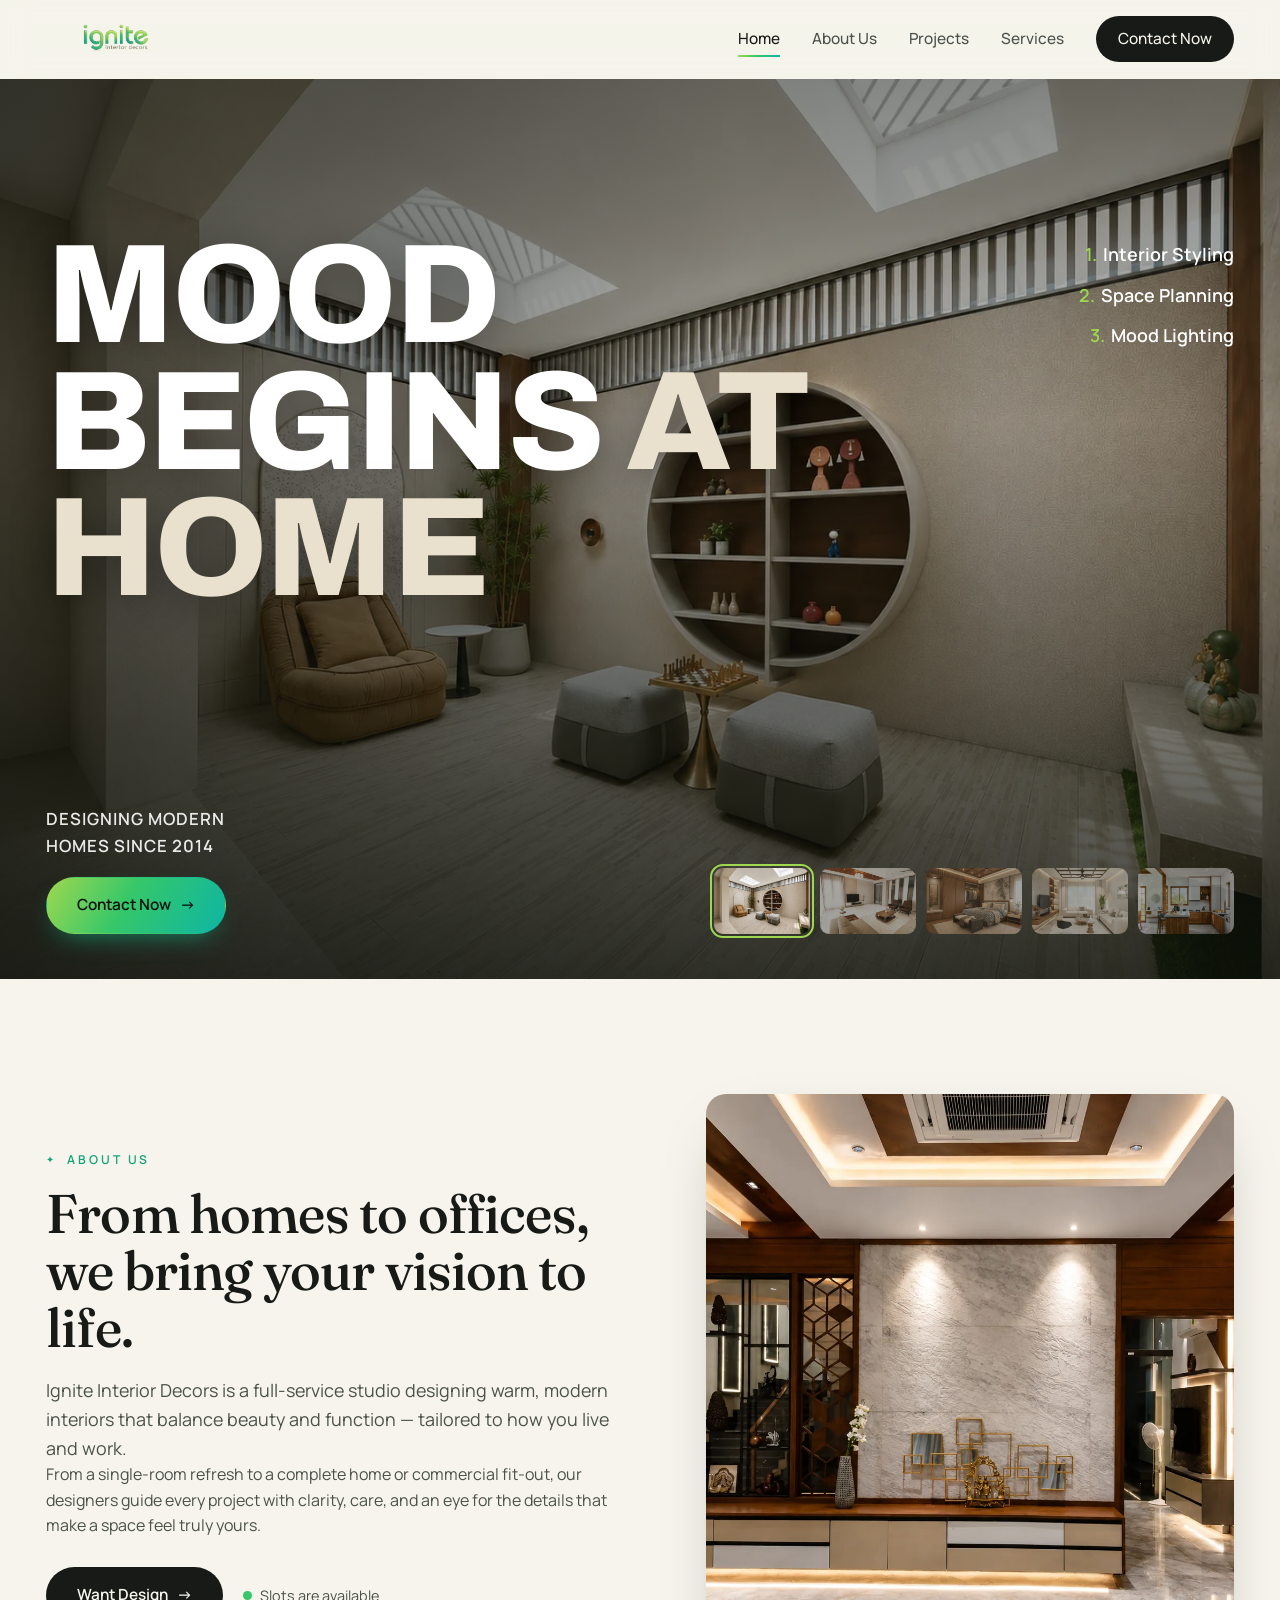
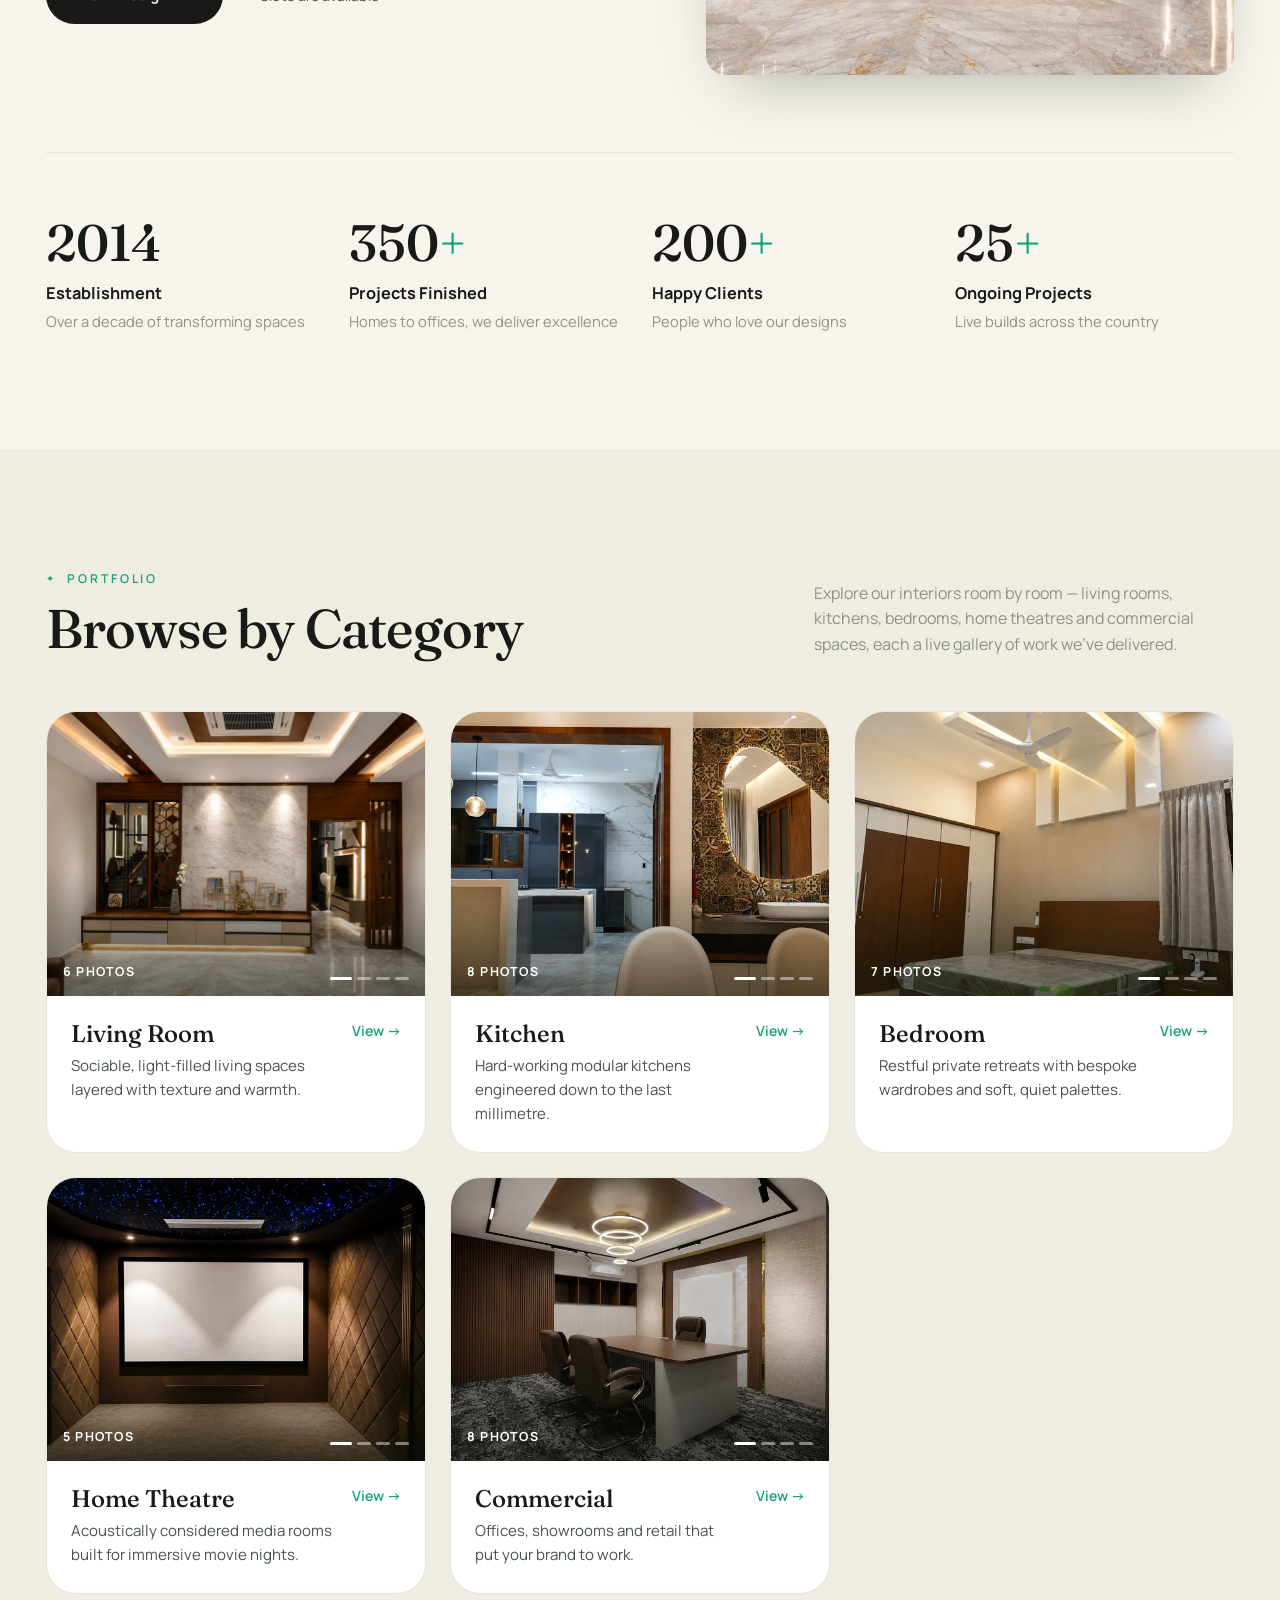
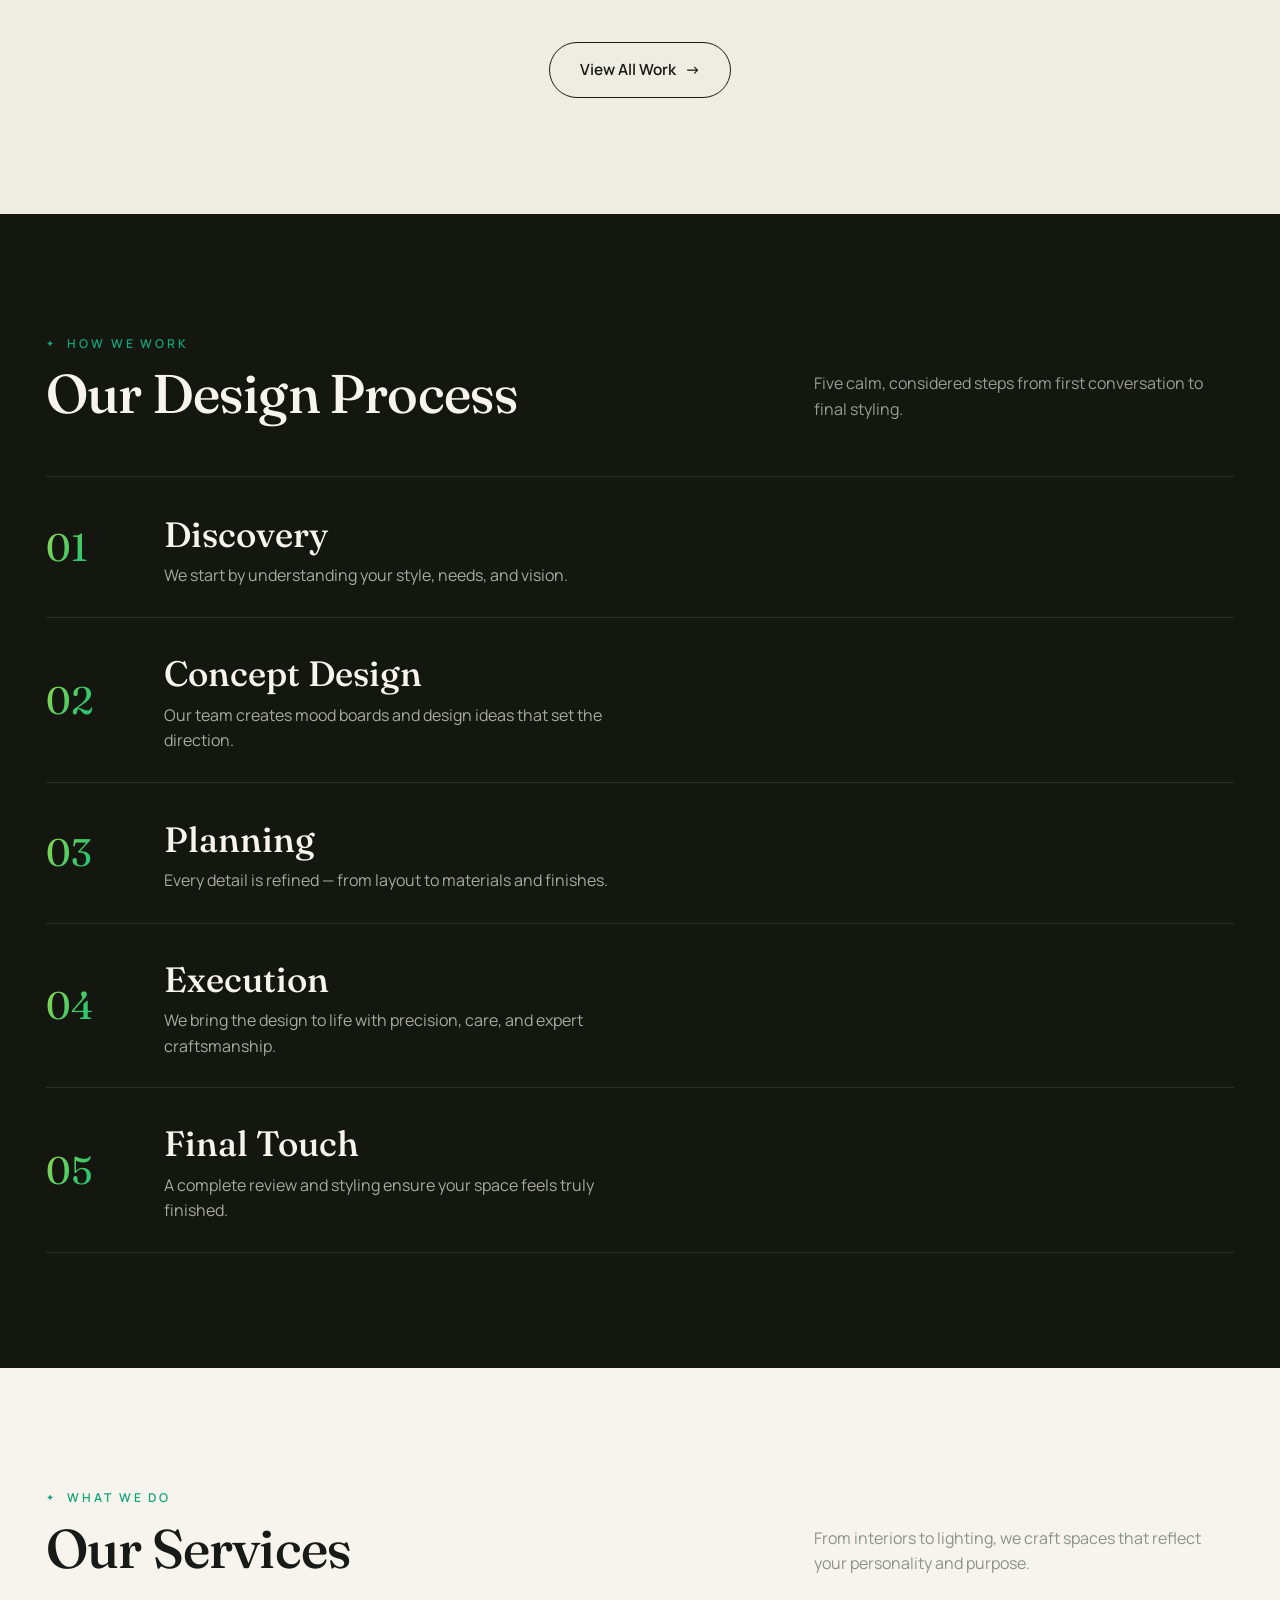
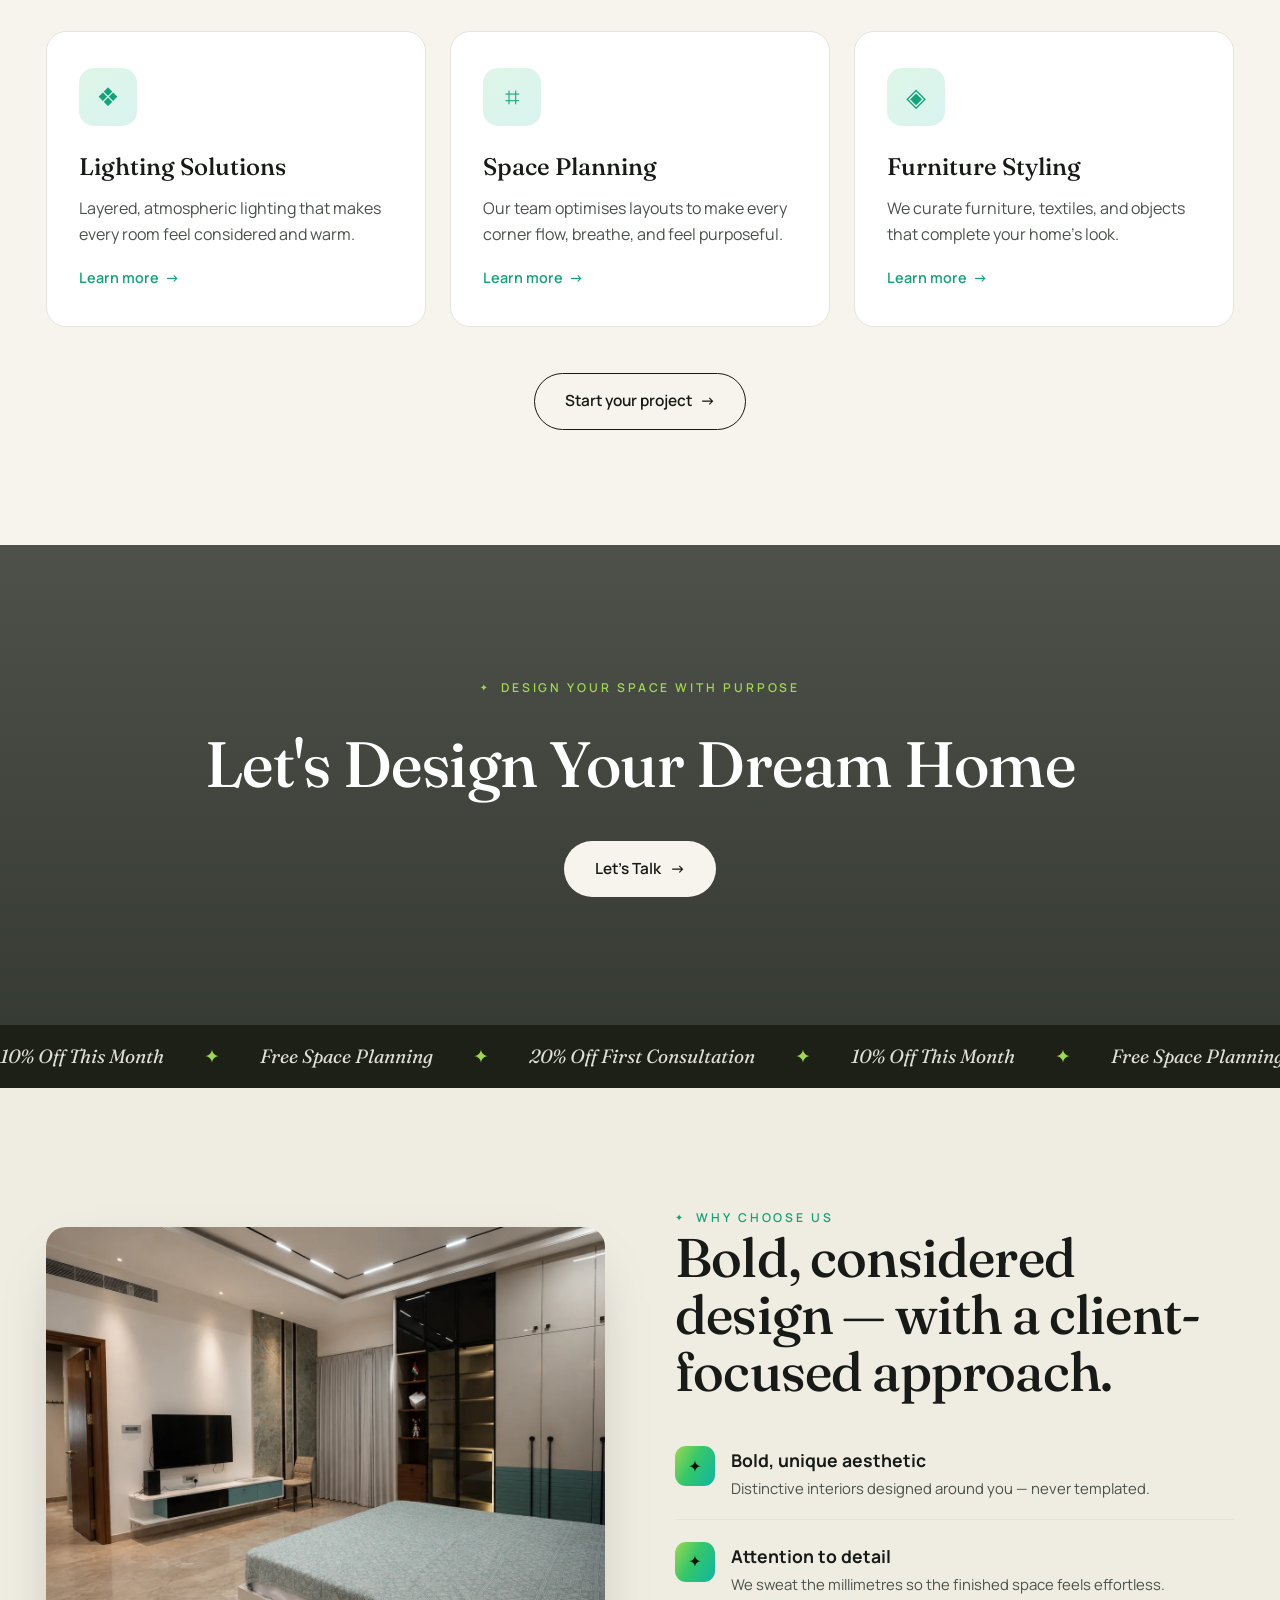
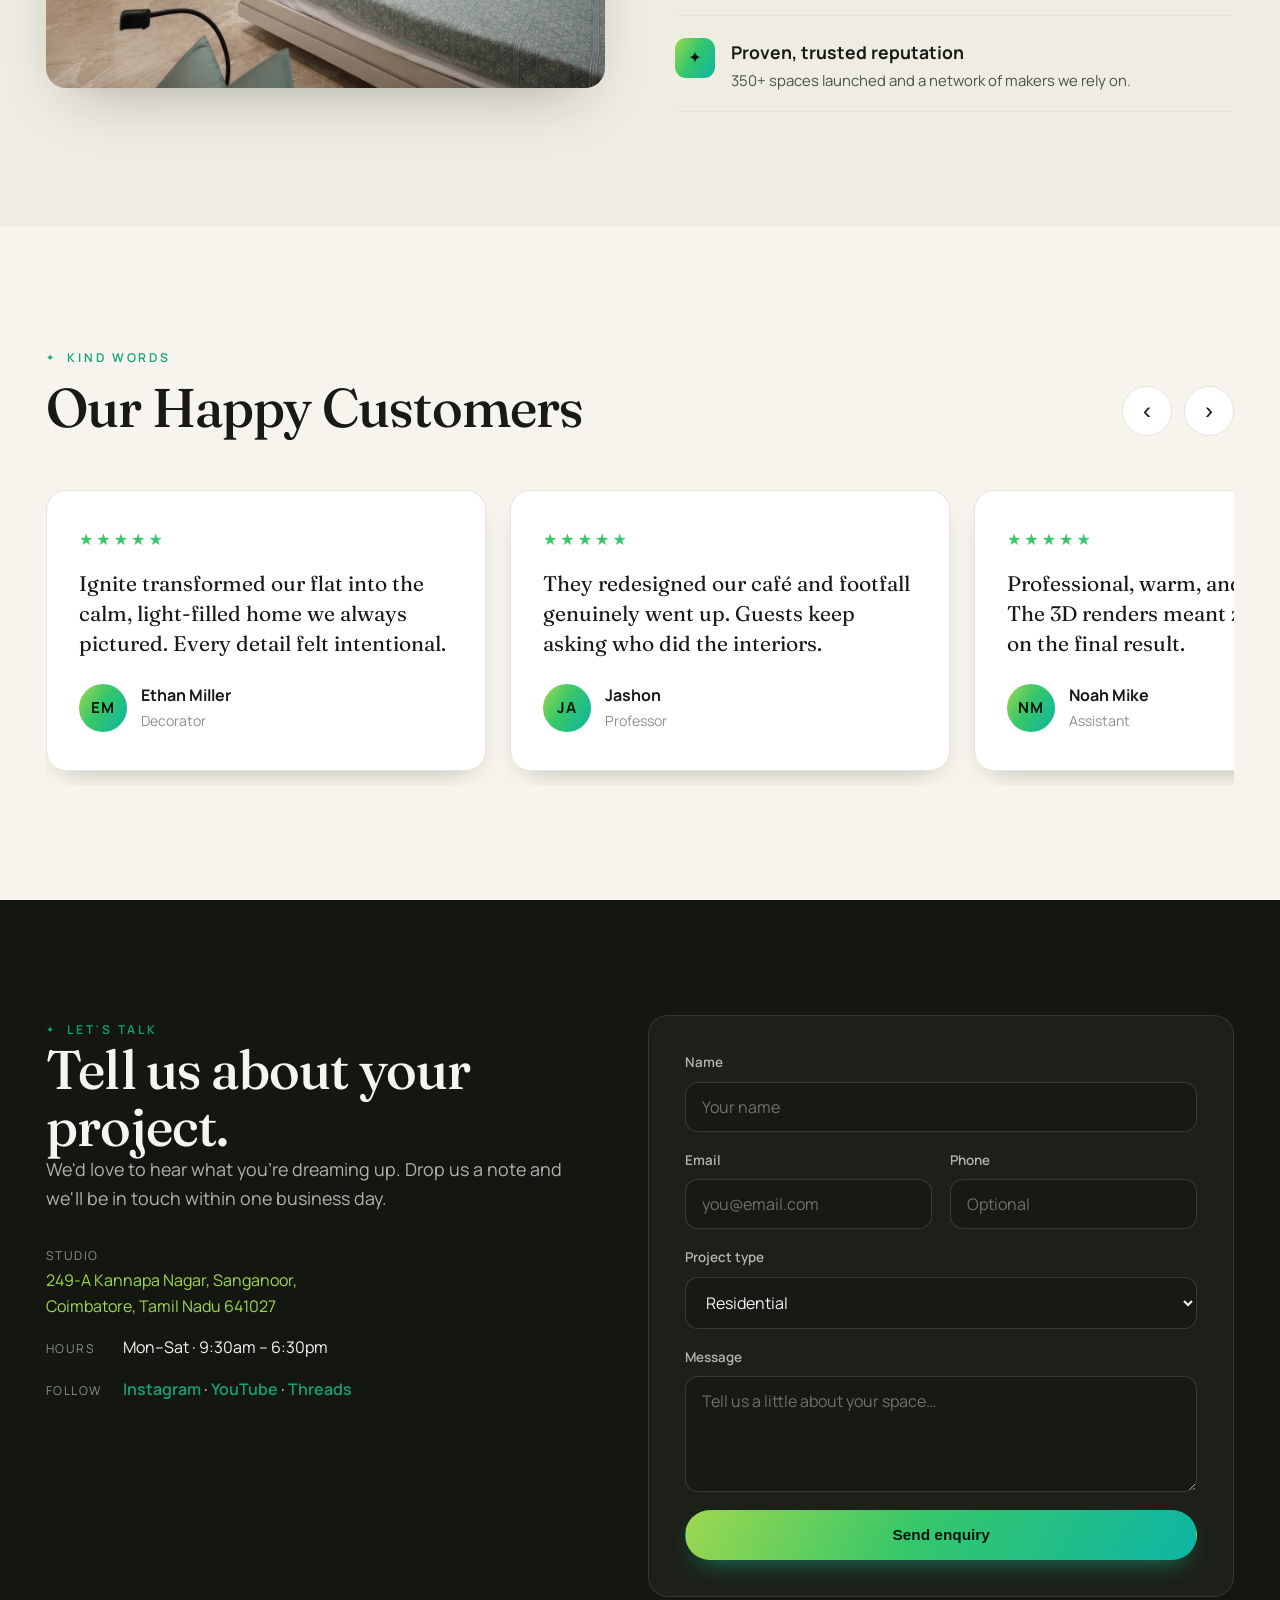
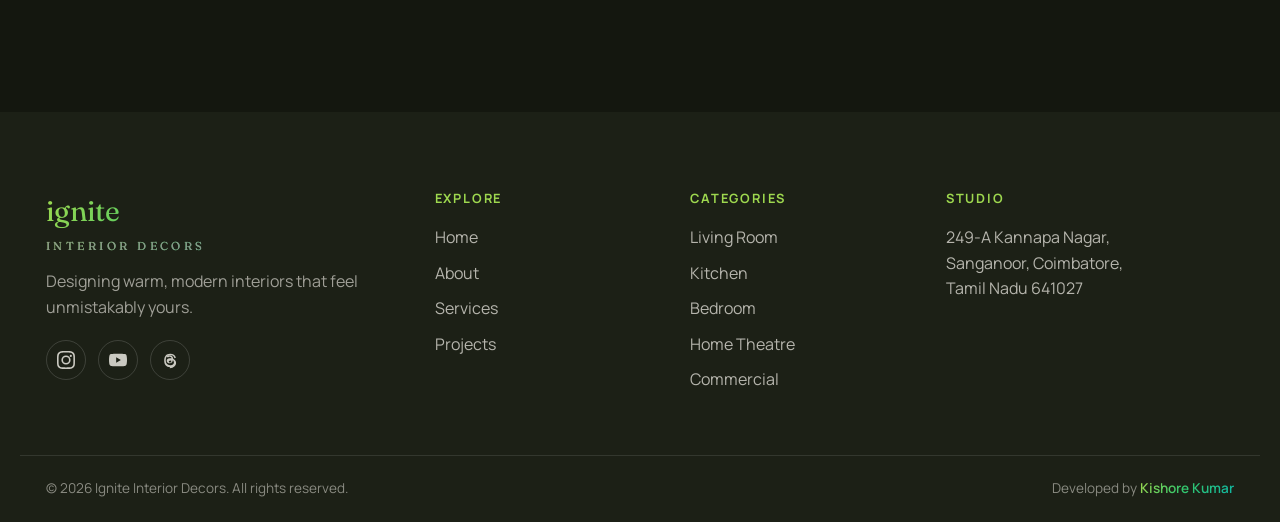
==== commit ae9e8271: "Use brand SVG icons for footer social links Replace the Ig / Yt / Th text placeholders with inline I" ====
--- a/index.html
+++ b/index.html
@@ -384,9 +384,15 @@
         <span class="footer-wordmark">ignite<em>interior decors</em></span>
         <p>Designing warm, modern interiors that feel unmistakably yours.</p>
         <div class="footer-social">
-          <a href="https://www.instagram.com/igniteinteriordecor/" target="_blank" rel="noopener noreferrer" aria-label="Ignite Interior Decors on Instagram" title="Instagram">Ig</a>
-          <a href="https://www.youtube.com/@igniteinteriordecor" target="_blank" rel="noopener noreferrer" aria-label="Ignite Interior Decors on YouTube" title="YouTube">Yt</a>
-          <a href="https://www.threads.com/@igniteinteriordecor" target="_blank" rel="noopener noreferrer" aria-label="Ignite Interior Decors on Threads" title="Threads">Th</a>
+          <a href="https://www.instagram.com/igniteinteriordecor/" target="_blank" rel="noopener noreferrer" aria-label="Ignite Interior Decors on Instagram" title="Instagram">
+            <svg viewBox="0 0 24 24" aria-hidden="true"><path d="M12 2.16c3.2 0 3.58.01 4.85.07 1.17.05 1.8.25 2.23.42.56.22.96.48 1.38.9.42.42.68.82.9 1.38.17.42.37 1.06.42 2.23.06 1.27.07 1.65.07 4.85s-.01 3.58-.07 4.85c-.05 1.17-.25 1.8-.42 2.23-.22.56-.48.96-.9 1.38-.42.42-.82.68-1.38.9-.42.17-1.06.37-2.23.42-1.27.06-1.65.07-4.85.07s-3.58-.01-4.85-.07c-1.17-.05-1.8-.25-2.23-.42-.56-.22-.96-.48-1.38-.9-.42-.42-.68-.82-.9-1.38-.17-.42-.37-1.06-.42-2.23-.06-1.27-.07-1.65-.07-4.85s.01-3.58.07-4.85c.05-1.17.25-1.8.42-2.23.22-.56.48-.96.9-1.38.42-.42.82-.68 1.38-.9.42-.17 1.06-.37 2.23-.42C8.42 2.17 8.8 2.16 12 2.16M12 0C8.74 0 8.33.01 7.05.07 5.78.13 4.9.33 4.14.63c-.79.3-1.46.72-2.12 1.38C1.36 2.67.94 3.34.63 4.14.33 4.9.13 5.78.07 7.05.01 8.33 0 8.74 0 12s.01 3.67.07 4.95c.06 1.27.26 2.15.56 2.91.3.79.72 1.46 1.38 2.12.66.66 1.33 1.08 2.12 1.38.76.3 1.64.5 2.91.56C8.33 23.99 8.74 24 12 24s3.67-.01 4.95-.07c1.27-.06 2.15-.26 2.91-.56.79-.3 1.46-.72 2.12-1.38.66-.66 1.08-1.33 1.38-2.12.3-.76.5-1.64.56-2.91.06-1.28.07-1.69.07-4.95s-.01-3.67-.07-4.95c-.06-1.27-.26-2.15-.56-2.91-.3-.79-.72-1.46-1.38-2.12-.66-.66-1.33-1.08-2.12-1.38-.76-.3-1.64-.5-2.91-.56C15.67.01 15.26 0 12 0m0 5.84A6.16 6.16 0 1 0 18.16 12 6.16 6.16 0 0 0 12 5.84M12 16a4 4 0 1 1 4-4 4 4 0 0 1-4 4m6.41-10.85a1.44 1.44 0 1 0 1.44 1.44 1.44 1.44 0 0 0-1.44-1.44"/></svg>
+          </a>
+          <a href="https://www.youtube.com/@igniteinteriordecor" target="_blank" rel="noopener noreferrer" aria-label="Ignite Interior Decors on YouTube" title="YouTube">
+            <svg viewBox="0 0 24 24" aria-hidden="true"><path d="M23.5 6.19a3.02 3.02 0 0 0-2.12-2.14C19.5 3.55 12 3.55 12 3.55s-7.5 0-9.38.5A3.02 3.02 0 0 0 .5 6.19 31.5 31.5 0 0 0 0 12a31.5 31.5 0 0 0 .5 5.81 3.02 3.02 0 0 0 2.12 2.14c1.88.5 9.38.5 9.38.5s7.5 0 9.38-.5a3.02 3.02 0 0 0 2.12-2.14A31.5 31.5 0 0 0 24 12a31.5 31.5 0 0 0-.5-5.81M9.55 15.57V8.43L15.82 12z"/></svg>
+          </a>
+          <a href="https://www.threads.com/@igniteinteriordecor" target="_blank" rel="noopener noreferrer" aria-label="Ignite Interior Decors on Threads" title="Threads">
+            <svg viewBox="0 0 24 24" aria-hidden="true"><path d="M12.19 21.6h-.01c-2.66-.02-4.7-.9-6.07-2.62C4.9 17.44 4.28 15.32 4.26 12.6v-.02c.02-2.72.64-4.83 1.85-6.36C7.48 4.5 9.52 3.62 12.18 3.6h.02c2.04.01 3.74.53 5.06 1.53 1.24.94 2.11 2.29 2.6 4l-1.85.55c-.82-2.8-2.79-4.22-5.82-4.24-2 .01-3.51.63-4.49 1.85-.92 1.14-1.39 2.79-1.41 4.91.02 2.12.49 3.77 1.41 4.91.98 1.22 2.49 1.84 4.49 1.85 1.8-.01 2.99-.44 3.99-1.42.99-.99 1.24-2.16.89-3.34-.22-.74-.68-1.36-1.34-1.85-.16 1.14-.51 2.05-1.05 2.71-.72.87-1.74 1.34-3.03 1.4-.98.05-1.92-.19-2.66-.68-.87-.58-1.38-1.47-1.43-2.5-.1-2.03 1.52-3.49 4.03-3.63.89-.05 1.72-.01 2.49.11-.1-.62-.31-1.11-.62-1.46-.42-.48-1.08-.72-1.95-.73h-.03c-.7 0-1.65.19-2.26 1.1l-1.53-1.03c.81-1.2 2.13-1.86 3.79-1.86h.05c2.77.02 4.42 1.72 4.7 4.68.16.07.31.14.46.22 1.4.66 2.42 1.66 2.96 2.9.75 1.72.82 4.53-1.46 6.8-1.74 1.73-3.85 2.51-6.65 2.53M13.32 12.58c-.2 0-.4 0-.61.02-1.89.11-2.32.99-2.28 1.68.04.75.86 1.1 1.65 1.06.73-.04 1.55-.32 1.69-2.08l.02-.28c-.36-.08-.75-.12-1.16-.12"/></svg>
+          </a>
         </div>
       </div>
       <nav class="footer-col" aria-label="Explore">
--- a/styles.css
+++ b/styles.css
@@ -661,9 +661,9 @@
   display: grid; place-items: center;
   border: 1px solid rgba(255,255,255,.15);
   color: rgba(246,244,236,.8);
-  font-size: .85rem; font-weight: 600;
-  transition: background .3s var(--ease), color .3s var(--ease), transform .3s var(--ease);
-}
+  transition: background .3s var(--ease), color .3s var(--ease), transform .3s var(--ease), border-color .3s var(--ease);
+}
+.footer-social a svg { width: 18px; height: 18px; fill: currentColor; display: block; }
 .footer-social a:hover { background: var(--grad); color: #08130d; transform: translateY(-3px); border-color: transparent; }
 .footer-col h4 { font-size: .8rem; letter-spacing: .14em; text-transform: uppercase; color: var(--green-1); margin-bottom: 16px; }
 .footer-col a, .footer-col p { display: block; color: rgba(246,244,236,.7); margin-bottom: 10px; transition: color .25s var(--ease); }
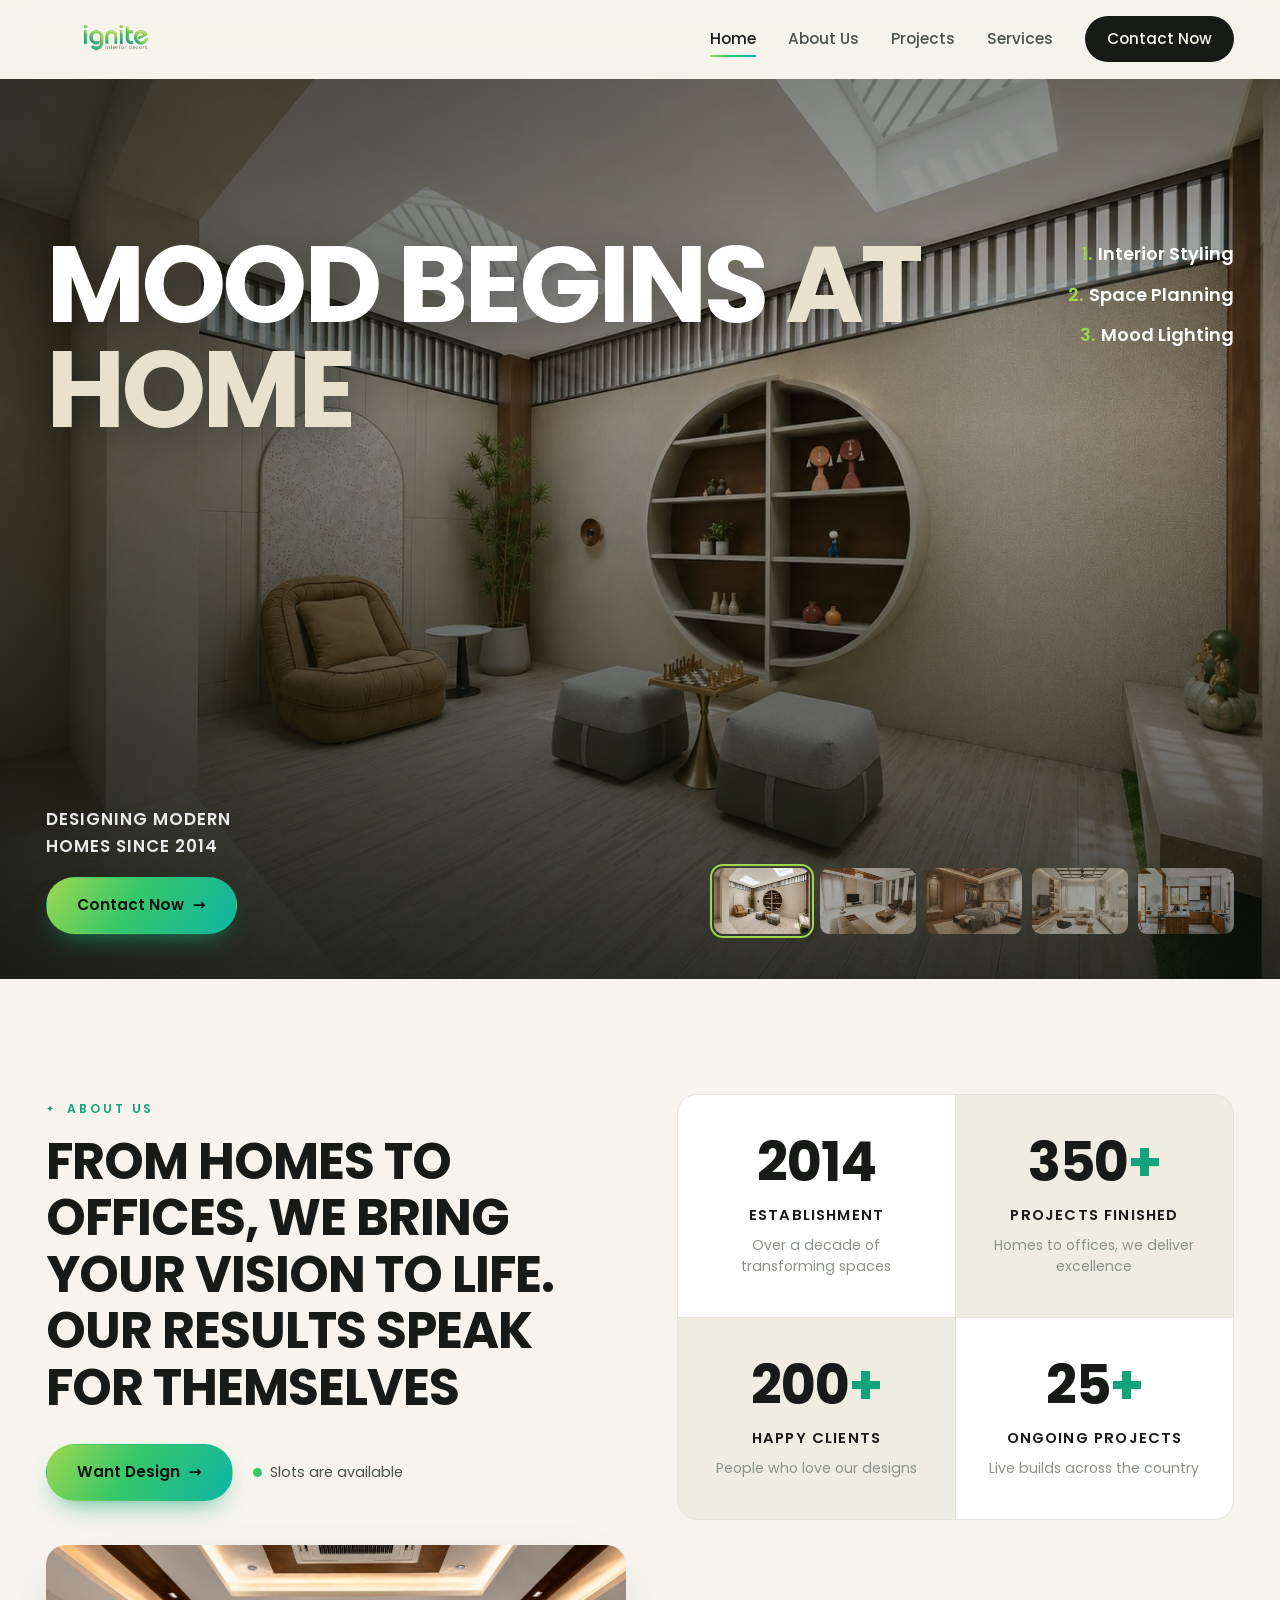
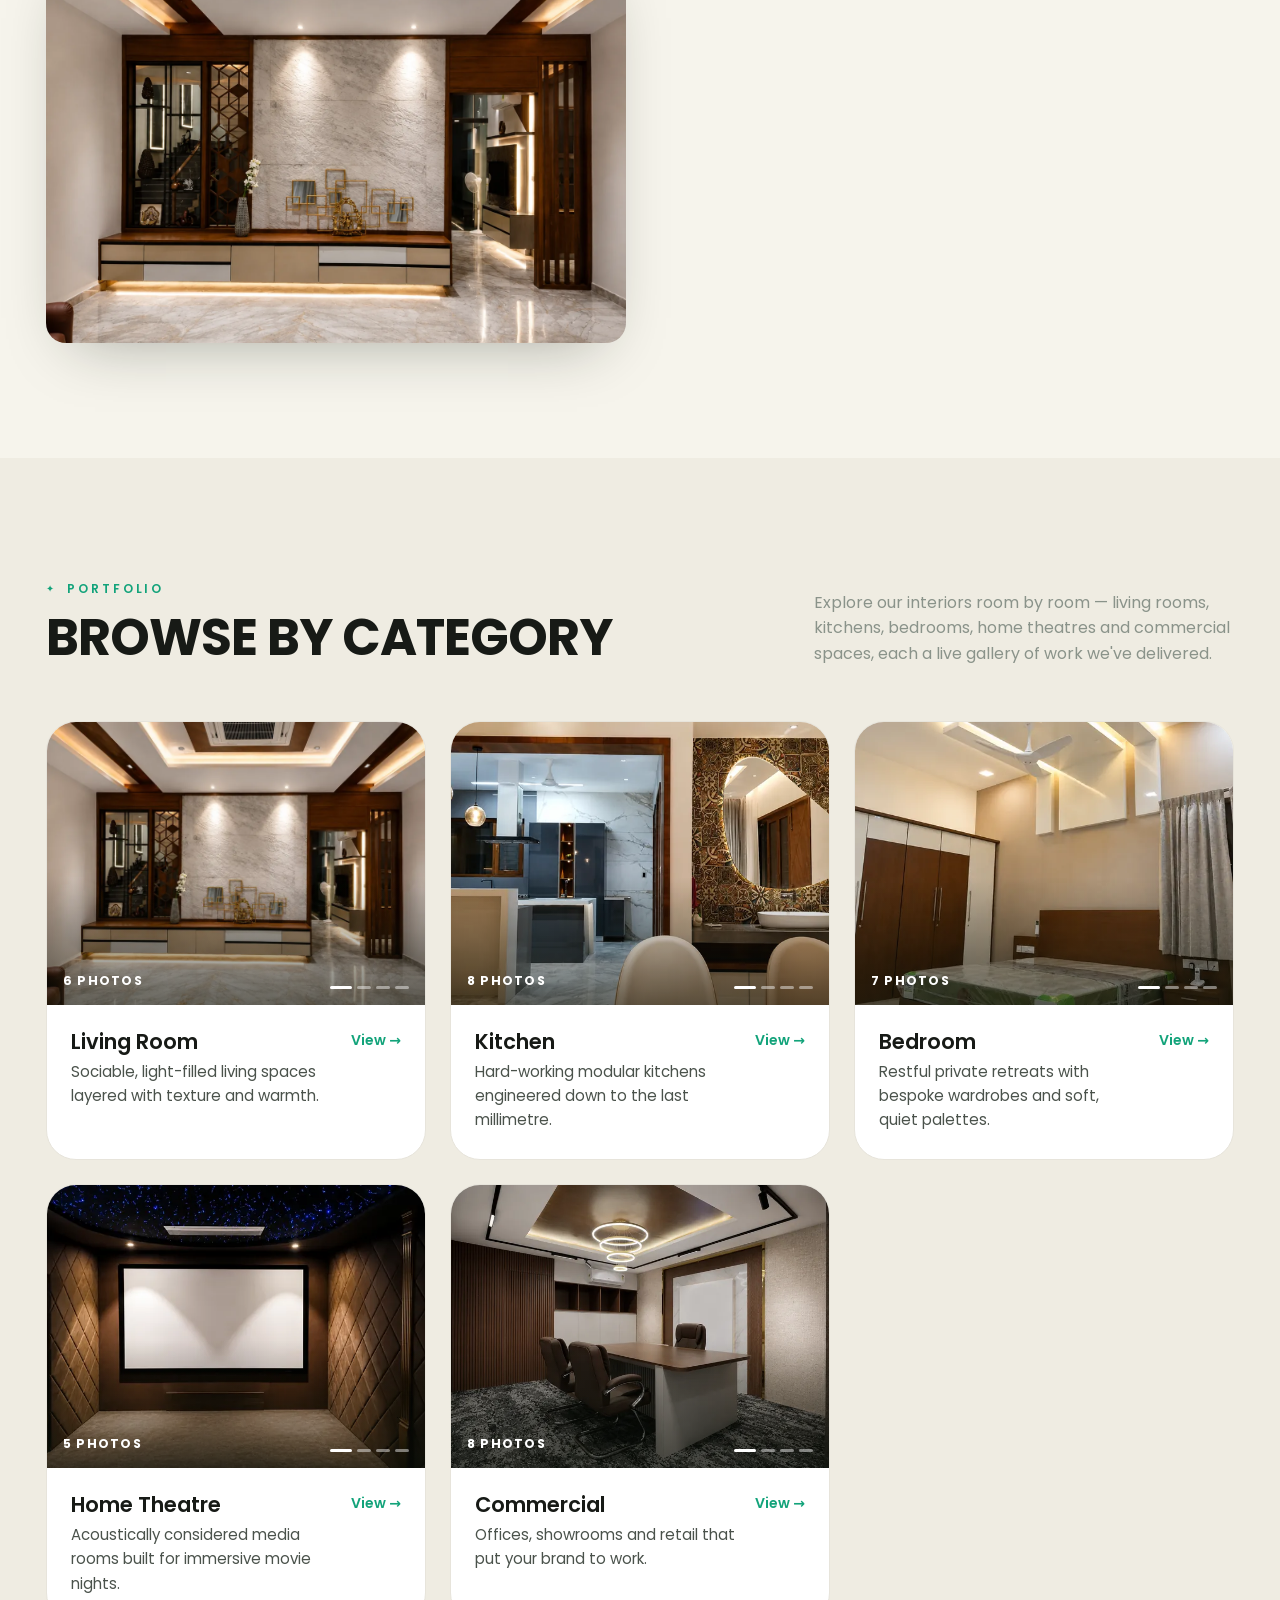
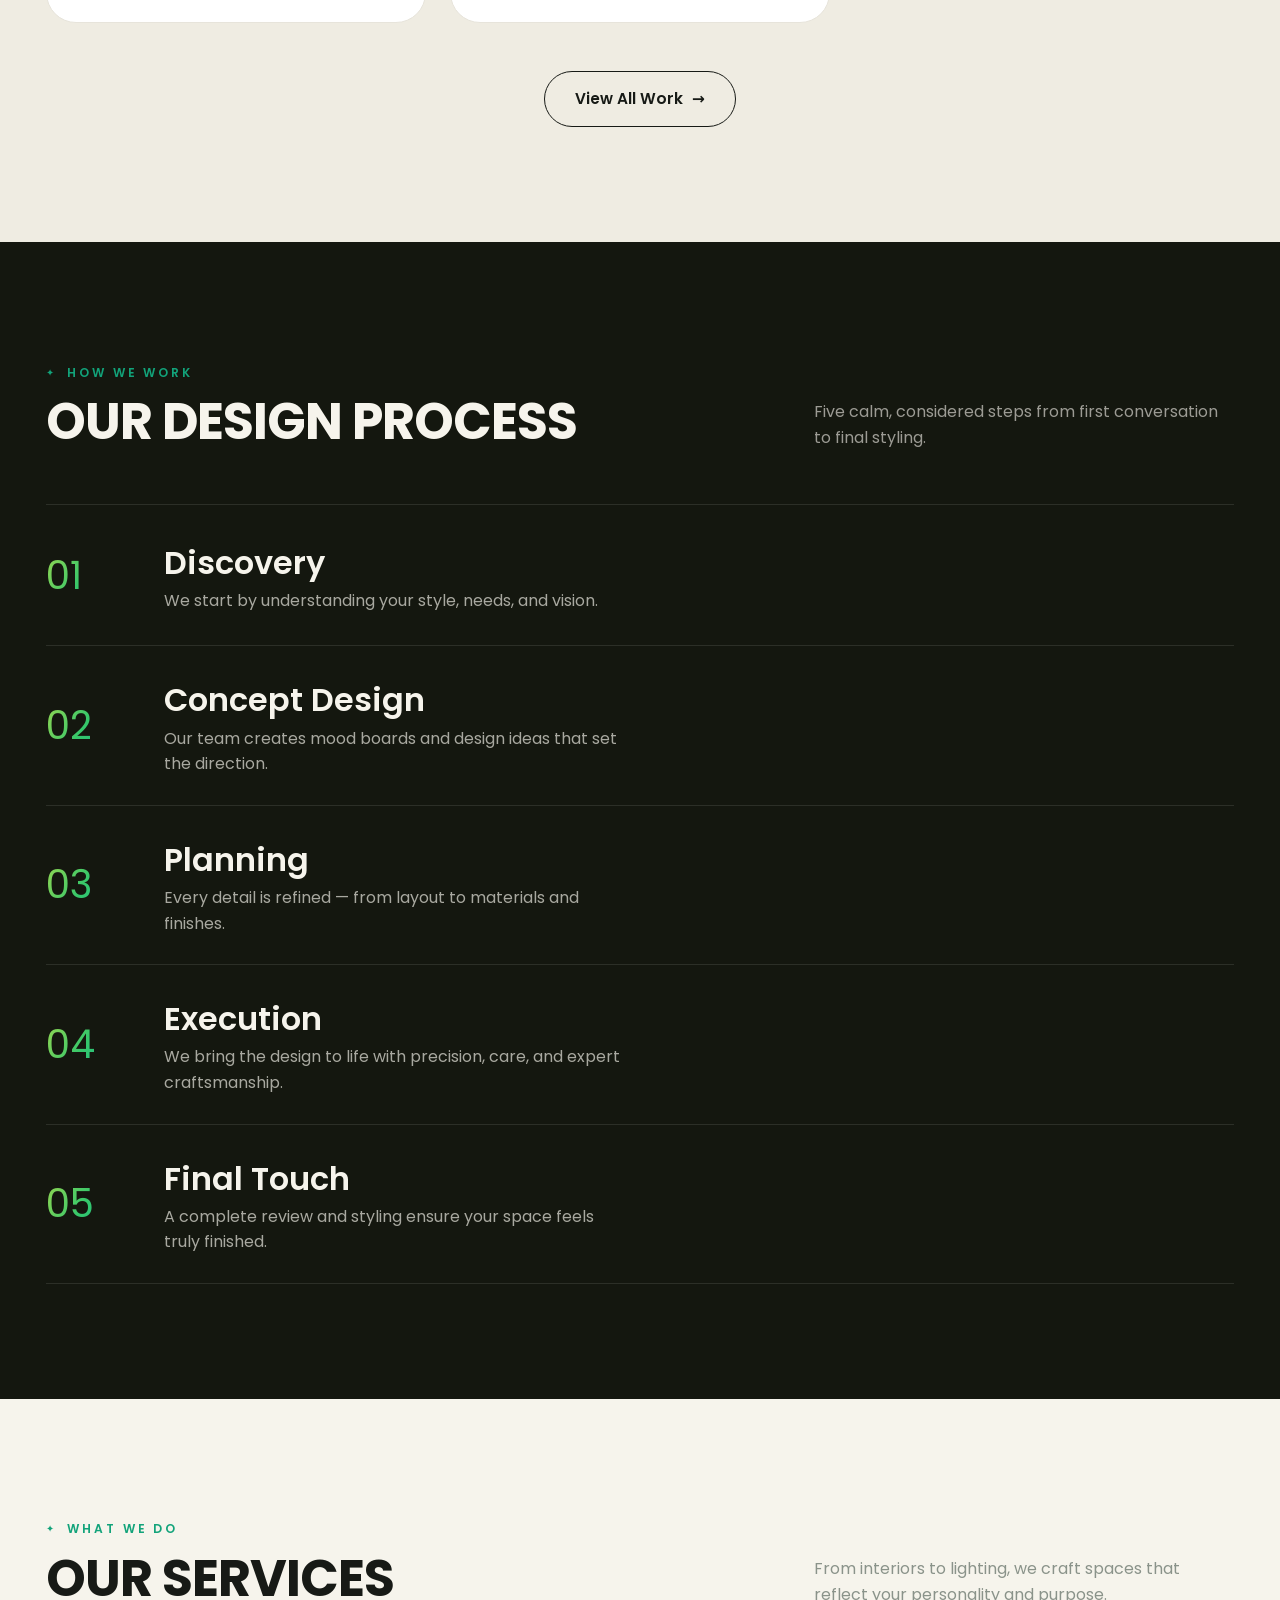
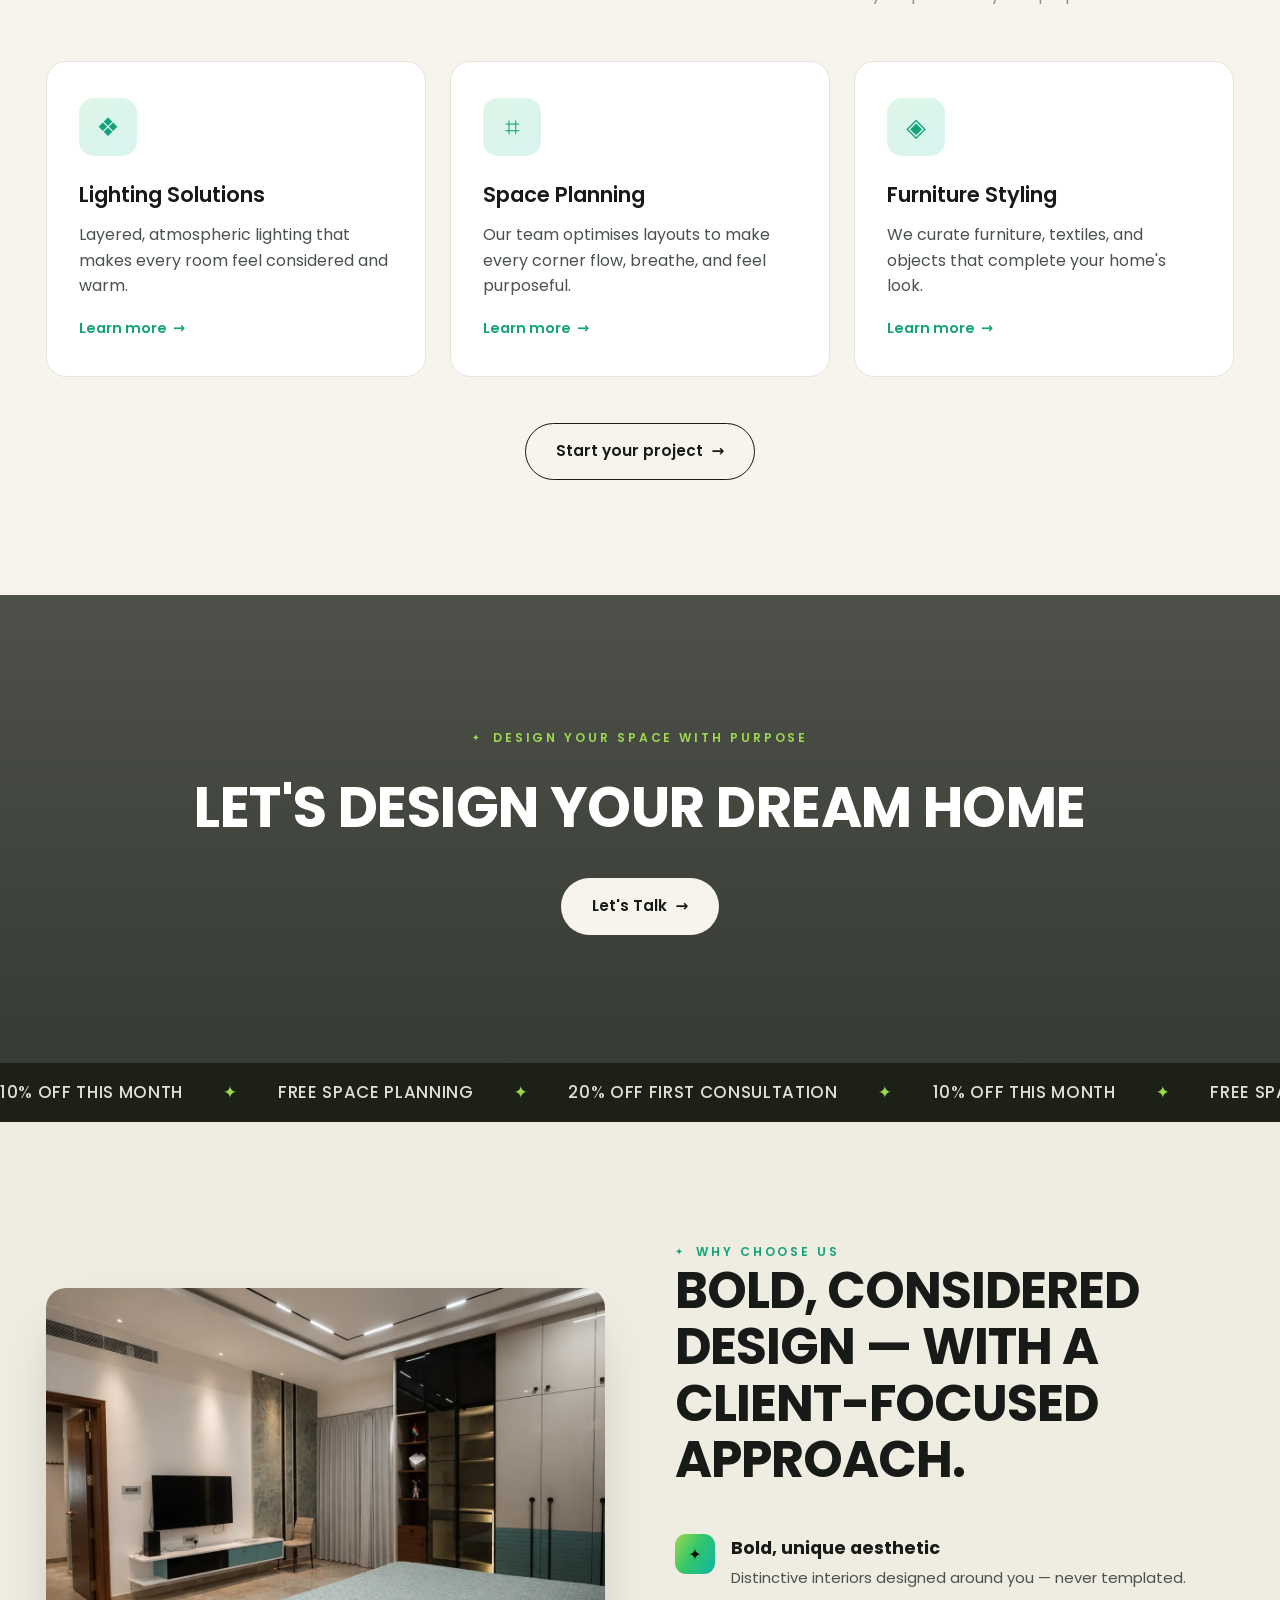
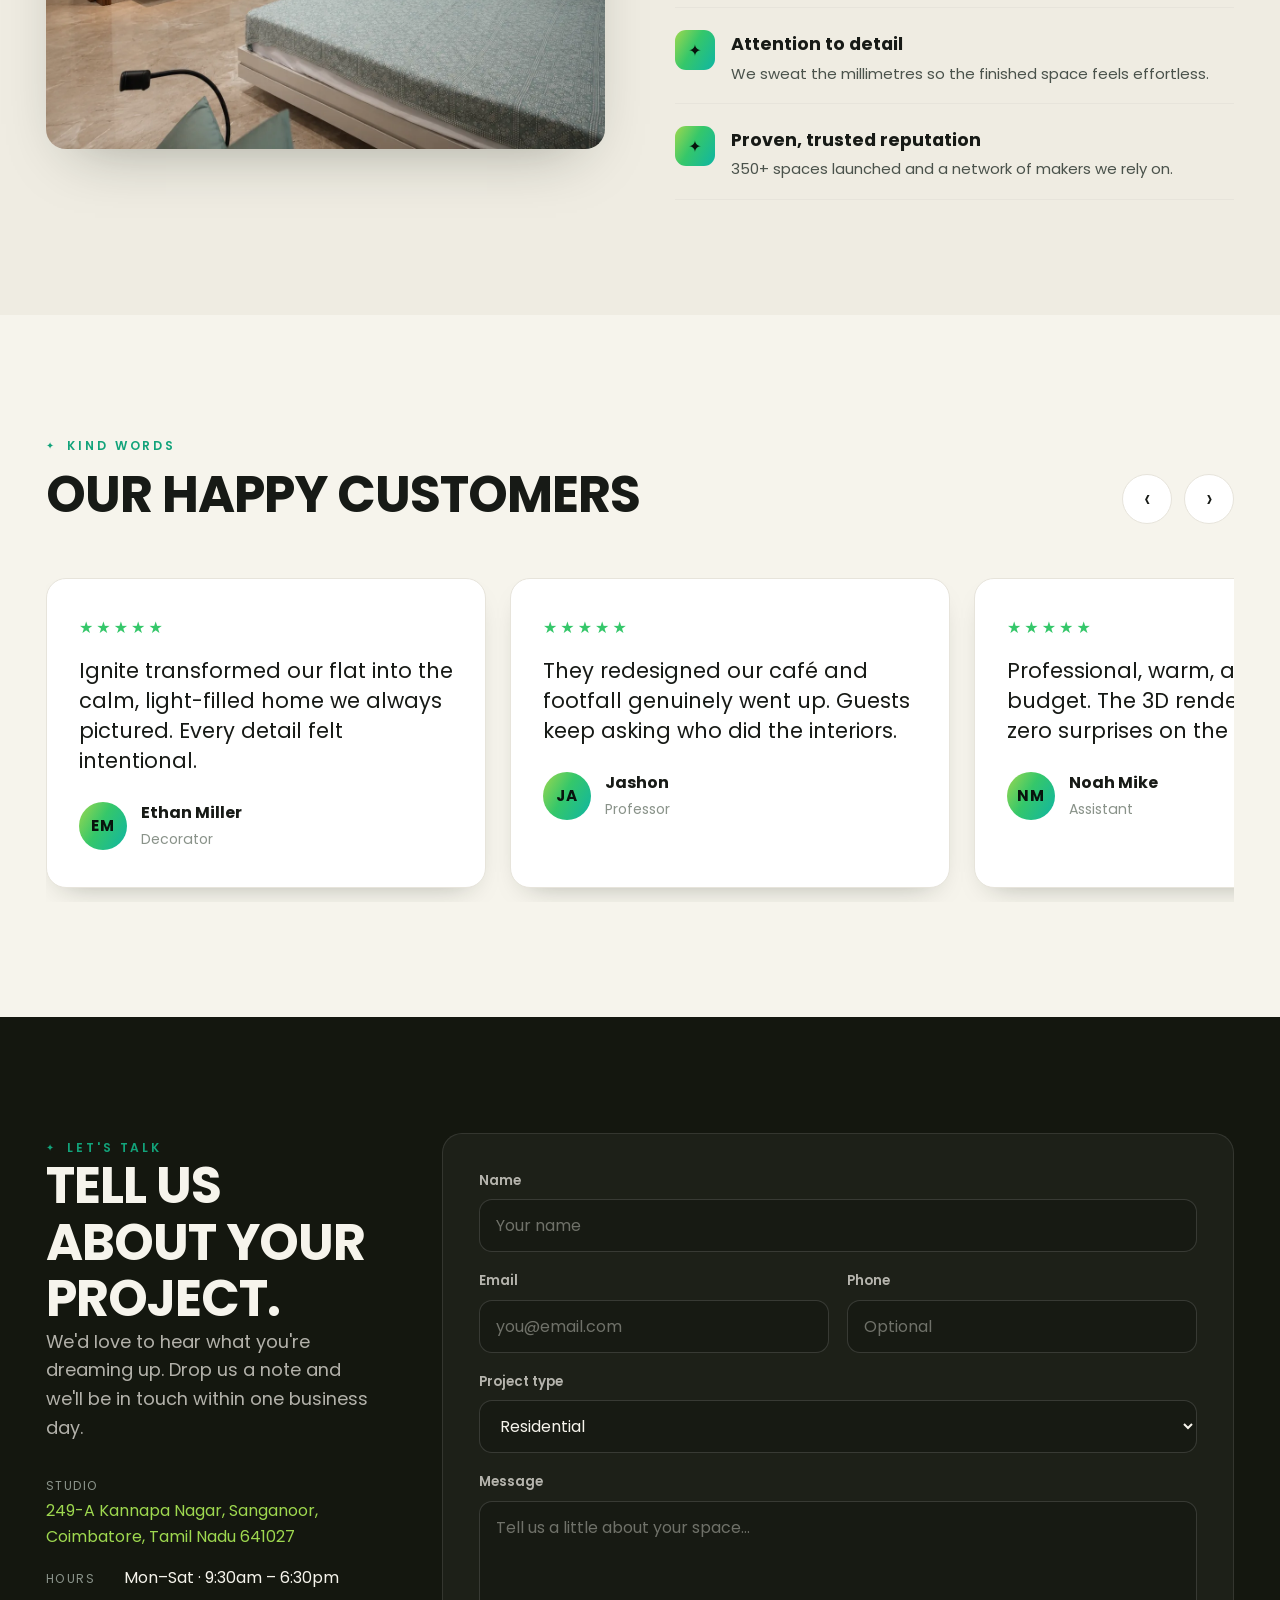
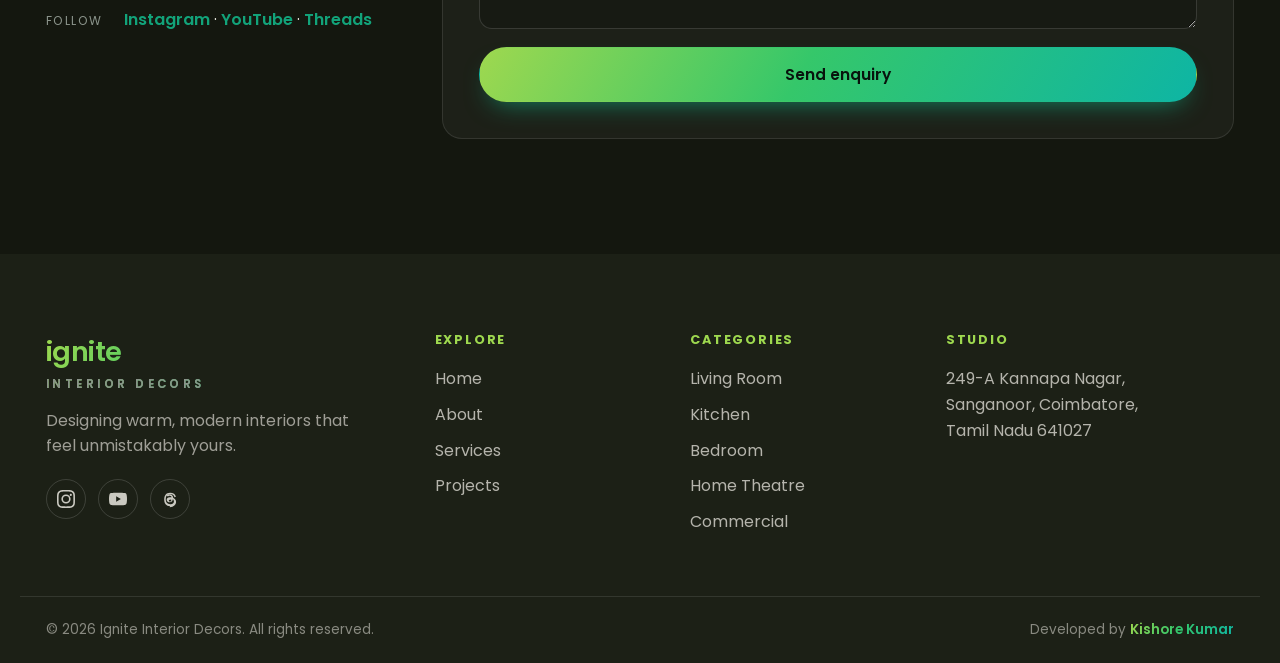
==== commit 9f91b506: "Switch to Poppins and tighten About layout to match reference Typography - Replace Fraunces / Archiv" ====
--- a/index.html
+++ b/index.html
@@ -15,7 +15,7 @@
 
   <link rel="preconnect" href="https://fonts.googleapis.com" />
   <link rel="preconnect" href="https://fonts.gstatic.com" crossorigin />
-  <link href="https://fonts.googleapis.com/css2?family=Archivo:wght@600;700;800;900&family=Fraunces:ital,opsz,wght@0,9..144,400;0,9..144,500;0,9..144,600;1,9..144,400;1,9..144,500&family=Manrope:wght@400;500;600;700&display=swap" rel="stylesheet" />
+  <link href="https://fonts.googleapis.com/css2?family=Poppins:ital,wght@0,300;0,400;0,500;0,600;0,700;0,800;1,400&display=swap" rel="stylesheet" />
   <link rel="stylesheet" href="styles.css" />
 </head>
 <body>
@@ -92,41 +92,41 @@
     <section class="about section" id="about">
       <div class="container">
         <div class="about-grid">
-          <div class="about-text reveal">
-            <span class="eyebrow">About Us</span>
-            <h2 class="section-title">From homes to offices, we bring your vision to life.</h2>
-            <p class="lead">Ignite Interior Decors is a full-service studio designing warm, modern interiors that balance beauty and function — tailored to how you live and work.</p>
-            <p>From a single-room refresh to a complete home or commercial fit-out, our designers guide every project with clarity, care, and an eye for the details that make a space feel truly yours.</p>
-            <div class="about-actions">
-              <a href="index.html#contact" class="btn btn-dark">Want Design <span class="arrow">→</span></a>
-              <span class="about-note"><span class="dot"></span> Slots are available</span>
-            </div>
-          </div>
-          <div class="about-media reveal">
-            <img src="assets/gallery/living-room/living-room-01-full.webp" alt="A living room designed by Ignite Interior Decors" loading="lazy" decoding="async" />
-          </div>
-        </div>
-
-        <div class="counters">
-          <div class="counter reveal">
-            <div class="counter-num"><span class="count" data-count="2014" data-plain="1">2014</span></div>
-            <h4>Establishment</h4>
-            <p>Over a decade of transforming spaces</p>
-          </div>
-          <div class="counter reveal">
-            <div class="counter-num"><span class="count" data-count="350">0</span><span class="suffix">+</span></div>
-            <h4>Projects Finished</h4>
-            <p>Homes to offices, we deliver excellence</p>
-          </div>
-          <div class="counter reveal">
-            <div class="counter-num"><span class="count" data-count="200">0</span><span class="suffix">+</span></div>
-            <h4>Happy Clients</h4>
-            <p>People who love our designs</p>
-          </div>
-          <div class="counter reveal">
-            <div class="counter-num"><span class="count" data-count="25">0</span><span class="suffix">+</span></div>
-            <h4>Ongoing Projects</h4>
-            <p>Live builds across the country</p>
+          <div class="about-left">
+            <div class="about-text reveal">
+              <span class="eyebrow">About Us</span>
+              <h2 class="section-title">From homes to offices, we bring your vision to life. Our results speak for themselves</h2>
+              <div class="about-actions">
+                <a href="index.html#contact" class="btn btn-primary">Want Design <span class="arrow">→</span></a>
+                <span class="about-note"><span class="dot"></span> Slots are available</span>
+              </div>
+            </div>
+            <div class="about-media reveal">
+              <img src="assets/gallery/living-room/living-room-01-full.webp" alt="A living room designed by Ignite Interior Decors" loading="lazy" decoding="async" />
+            </div>
+          </div>
+
+          <div class="counters">
+            <div class="counter reveal">
+              <div class="counter-num"><span class="count" data-count="2014" data-plain="1">2014</span></div>
+              <h4>Establishment</h4>
+              <p>Over a decade of transforming spaces</p>
+            </div>
+            <div class="counter reveal">
+              <div class="counter-num"><span class="count" data-count="350">0</span><span class="suffix">+</span></div>
+              <h4>Projects Finished</h4>
+              <p>Homes to offices, we deliver excellence</p>
+            </div>
+            <div class="counter reveal">
+              <div class="counter-num"><span class="count" data-count="200">0</span><span class="suffix">+</span></div>
+              <h4>Happy Clients</h4>
+              <p>People who love our designs</p>
+            </div>
+            <div class="counter reveal">
+              <div class="counter-num"><span class="count" data-count="25">0</span><span class="suffix">+</span></div>
+              <h4>Ongoing Projects</h4>
+              <p>Live builds across the country</p>
+            </div>
           </div>
         </div>
       </div>
--- a/styles.css
+++ b/styles.css
@@ -33,9 +33,13 @@
   --container: 1240px;
   --ease: cubic-bezier(.22, .61, .36, 1);
 
-  --font-display: "Fraunces", Georgia, serif;
-  --font-body: "Manrope", system-ui, sans-serif;
-  --font-hero: "Archivo", "Manrope", system-ui, sans-serif;
+  /* Poppins throughout — one geometric sans, like the reference site.
+     The three tokens are kept so every rule keeps its intent (display
+     headings vs body copy vs the oversized hero), but they now all
+     resolve to Poppins and differ only in weight/tracking below. */
+  --font-display: "Poppins", system-ui, sans-serif;
+  --font-body: "Poppins", system-ui, sans-serif;
+  --font-hero: "Poppins", system-ui, sans-serif;
 }
 
 /* ---------- Reset / base ---------- */
@@ -55,6 +59,11 @@
 
 img { display: block; max-width: 100%; height: auto; }
 a { color: inherit; text-decoration: none; }
+
+/* Form controls do NOT inherit font-family from the page — browsers
+   force their own default (Arial). Without this the submit button and
+   inputs would fall back off Poppins. */
+button, input, select, textarea { font-family: inherit; }
 
 .container {
   width: 100%;
@@ -81,12 +90,14 @@
   font-size: .8em;
 }
 
+/* Section headings follow the reference site: uppercase, heavy, tight. */
 .section-title {
   font-family: var(--font-display);
-  font-weight: 500;
-  font-size: clamp(2rem, 4.6vw, 3.4rem);
-  line-height: 1.05;
-  letter-spacing: -0.015em;
+  font-weight: 700;
+  font-size: clamp(1.9rem, 4.2vw, 3.15rem);
+  line-height: 1.12;
+  letter-spacing: -0.02em;
+  text-transform: uppercase;
 }
 
 .lead { font-size: 1.12rem; color: var(--ink-soft); }
@@ -260,14 +271,17 @@
   align-items: flex-start;
   gap: 40px;
 }
+/* Poppins is a wider, geometric face than the grotesque this was
+   sized for, so the ceiling and tracking are pulled in to keep the
+   headline on two lines at desktop widths. */
 .hero-title {
   font-family: var(--font-hero);
-  font-weight: 800;
+  font-weight: 700;
   text-transform: uppercase;
-  font-size: clamp(3rem, 11vw, 10rem);
-  line-height: .9;
-  letter-spacing: -0.02em;
-  max-width: 16ch;
+  font-size: clamp(2.6rem, 8.4vw, 7.4rem);
+  line-height: .98;
+  letter-spacing: -0.035em;
+  max-width: 15ch;
   text-shadow: 0 8px 44px rgba(0,0,0,.4);
 }
 .hero-title .accent { color: #e9e0cd; }
@@ -319,13 +333,16 @@
    ABOUT + counters
    ========================================================= */
 .about { background: var(--cream); }
+/* Reference layout: copy + image stacked on the left, a 2x2 stat
+   grid on the right, both starting from the same baseline. */
 .about-grid {
   display: grid;
-  grid-template-columns: 1.05fr .95fr;
-  gap: clamp(36px, 6vw, 80px);
-  align-items: center;
-}
-.about-text .section-title { margin: 14px 0 20px; }
+  grid-template-columns: 1.02fr .98fr;
+  gap: clamp(28px, 4vw, 56px);
+  align-items: start;
+}
+.about-left { display: flex; flex-direction: column; gap: clamp(28px, 4vw, 44px); }
+.about-text .section-title { margin: 14px 0 26px; max-width: 18ch; }
 .about-actions {
   display: flex;
   align-items: center;
@@ -355,28 +372,49 @@
 .about-media img {
   border-radius: var(--radius);
   box-shadow: var(--shadow);
-  aspect-ratio: 4 / 4.4;
+  aspect-ratio: 16 / 11;
   object-fit: cover;
   width: 100%;
 }
 
+/* 2x2 stat grid. Hairline gaps come from the background showing
+   through a 1px grid gap, so the cells read as one divided block. */
 .counters {
   display: grid;
-  grid-template-columns: repeat(4, 1fr);
-  gap: 24px;
-  margin-top: clamp(48px, 6vw, 80px);
-  padding-top: clamp(40px, 5vw, 64px);
-  border-top: 1px solid var(--line);
-}
+  grid-template-columns: repeat(2, 1fr);
+  gap: 1px;
+  background: var(--line);
+  border: 1px solid var(--line);
+  border-radius: var(--radius);
+  overflow: hidden;
+}
+.counter {
+  background: var(--card);
+  padding: clamp(24px, 3.2vw, 40px) clamp(18px, 2.4vw, 30px);
+  text-align: center;
+  display: flex;
+  flex-direction: column;
+  justify-content: center;
+  transition: background .4s var(--ease);
+}
+.counter:nth-child(2), .counter:nth-child(3) { background: var(--cream-2); }
+.counter:hover { background: var(--cream); }
 .counter .counter-num {
   font-family: var(--font-display);
-  font-size: clamp(2.2rem, 4vw, 3.2rem);
-  font-weight: 500;
+  font-size: clamp(2.1rem, 4.4vw, 3.4rem);
+  font-weight: 700;
   line-height: 1;
+  letter-spacing: -0.02em;
 }
 .counter .counter-num .suffix { color: var(--green-3); }
-.counter h4 { margin: 12px 0 4px; font-size: 1.02rem; }
-.counter p { font-size: .92rem; color: var(--ink-mute); }
+.counter h4 {
+  margin: 14px 0 8px;
+  font-size: .92rem;
+  font-weight: 600;
+  letter-spacing: .08em;
+  text-transform: uppercase;
+}
+.counter p { font-size: .88rem; color: var(--ink-mute); line-height: 1.5; }
 
 /* =========================================================
    Section heads
@@ -428,8 +466,8 @@
 }
 .process-step .step-title {
   font-family: var(--font-display);
-  font-weight: 500;
-  font-size: clamp(1.5rem, 3vw, 2.2rem);
+  font-weight: 600;
+  font-size: clamp(1.4rem, 2.7vw, 2rem);
   color: var(--cream);
 }
 .process-step .step-desc { color: rgba(246,244,236,.66); max-width: 46ch; }
@@ -481,7 +519,7 @@
   font-size: 1.6rem;
   margin-bottom: 22px;
 }
-.service-card h3 { font-family: var(--font-display); font-weight: 500; font-size: 1.5rem; margin-bottom: 10px; }
+.service-card h3 { font-family: var(--font-display); font-weight: 600; font-size: 1.32rem; margin-bottom: 10px; }
 .service-card .service-link { margin-top: 18px; display: inline-flex; gap: 6px; font-weight: 600; font-size: .9rem; color: var(--green-3); }
 .services-cta { display: flex; justify-content: center; margin-top: 46px; }
 
@@ -499,8 +537,10 @@
 .cta-inner .eyebrow { color: var(--green-1); justify-content: center; }
 .cta-inner h2 {
   font-family: var(--font-display);
-  font-weight: 500;
-  font-size: clamp(2.2rem, 5.5vw, 4rem);
+  font-weight: 700;
+  text-transform: uppercase;
+  letter-spacing: -0.02em;
+  font-size: clamp(2rem, 4.8vw, 3.5rem);
   margin: 14px 0 26px;
   letter-spacing: -0.01em;
 }
@@ -512,7 +552,7 @@
   padding: 16px 0;
 }
 .offers-track { display: inline-flex; gap: 40px; align-items: center; animation: marquee 24s linear infinite; }
-.offers-track span { font-family: var(--font-display); font-style: italic; font-size: 1.2rem; color: rgba(246,244,236,.9); }
+.offers-track span { font-family: var(--font-display); font-weight: 500; font-size: 1.05rem; letter-spacing: .04em; text-transform: uppercase; color: rgba(246,244,236,.9); }
 .offers-track .sep { color: var(--green-1); font-style: normal; }
 @keyframes marquee { to { transform: translateX(-50%); } }
 
@@ -644,7 +684,7 @@
    ========================================================= */
 .site-footer { background: var(--dark-2); color: var(--cream); padding-top: 76px; }
 .footer-grid { display: grid; grid-template-columns: 1.6fr 1fr 1fr 1.3fr; gap: 34px; padding-bottom: 52px; }
-.footer-wordmark { font-family: var(--font-display); font-size: 1.8rem; background: var(--grad); -webkit-background-clip: text; background-clip: text; color: transparent; display: block; }
+.footer-wordmark { font-family: var(--font-display); font-size: 1.7rem; font-weight: 600; letter-spacing: -0.02em; background: var(--grad); -webkit-background-clip: text; background-clip: text; color: transparent; display: block; }
 .footer-wordmark em { font-style: normal; font-size: .72rem; letter-spacing: .3em; text-transform: uppercase; color: var(--ink-mute); display: block; margin-top: 2px; }
 .footer-brand p { color: rgba(246,244,236,.6); margin-top: 14px; max-width: 32ch; }
 /* Addresses render as normal body copy, not italic browser default */
@@ -688,8 +728,9 @@
 .page-hero .breadcrumb { color: var(--ink-mute); font-size: .88rem; margin-bottom: 16px; }
 .page-hero .breadcrumb a:hover { color: var(--ink); }
 .page-hero h1 {
-  font-family: var(--font-display); font-weight: 500;
-  font-size: clamp(2.6rem, 7vw, 5rem); line-height: 1; letter-spacing: -0.02em;
+  font-family: var(--font-display); font-weight: 700;
+  font-size: clamp(2.3rem, 6vw, 4.2rem); line-height: 1.05;
+  letter-spacing: -0.025em; text-transform: uppercase;
 }
 .page-hero p { max-width: 52ch; margin: 20px auto 0; }
 
@@ -802,9 +843,9 @@
 }
 .cat-body h3 {
   font-family: var(--font-display);
-  font-weight: 500;
-  font-size: 1.5rem;
-  line-height: 1.15;
+  font-weight: 600;
+  font-size: 1.32rem;
+  line-height: 1.2;
 }
 .cat-body p { font-size: .94rem; margin-top: 6px; }
 .cat-go {
@@ -830,9 +871,9 @@
   margin: 14px 0 34px;
 }
 .cat-title {
-  font-family: var(--font-display); font-weight: 500;
-  font-size: clamp(2.6rem, 7vw, 5.2rem);
-  line-height: 1; letter-spacing: -0.02em;
+  font-family: var(--font-display); font-weight: 700;
+  font-size: clamp(2.3rem, 6vw, 4.4rem);
+  line-height: 1.05; letter-spacing: -0.025em; text-transform: uppercase;
 }
 .cat-desc { color: var(--ink-soft); font-size: 1.06rem; }
 
@@ -1028,7 +1069,7 @@
   background: var(--dark);
   transition: opacity .6s var(--ease), visibility .6s var(--ease);
 }
-.preloader-mark { font-family: var(--font-display); font-size: clamp(2.4rem, 7vw, 4rem); background: var(--grad); -webkit-background-clip: text; background-clip: text; color: transparent; letter-spacing: -0.02em; animation: pre-pulse 1.4s var(--ease) infinite; }
+.preloader-mark { font-family: var(--font-display); font-weight: 600; font-size: clamp(2.2rem, 6vw, 3.4rem); background: var(--grad); -webkit-background-clip: text; background-clip: text; color: transparent; letter-spacing: -0.02em; animation: pre-pulse 1.4s var(--ease) infinite; }
 .preloader-bar { width: 140px; height: 3px; border-radius: 3px; background: rgba(255,255,255,.14); overflow: hidden; position: relative; }
 .preloader-bar::after { content: ""; position: absolute; inset: 0; width: 40%; border-radius: 3px; background: var(--grad); animation: pre-slide 1.1s var(--ease) infinite; }
 @keyframes pre-pulse { 50% { opacity: .55; } }
@@ -1053,6 +1094,7 @@
    ========================================================= */
 @media (max-width: 960px) {
   .about-grid, .why-grid, .contact-grid, .cat-head { grid-template-columns: 1fr; }
+  .about-text .section-title { max-width: none; }
   .cat-head { align-items: start; gap: 18px; }
   .cat-grid, .cat-grid.is-hub { grid-template-columns: repeat(2, 1fr); }
   .masonry { grid-template-columns: repeat(2, 1fr); }
@@ -1075,10 +1117,14 @@
     flex-direction: column; align-items: flex-start; justify-content: center;
     gap: 26px; padding: 40px; background: var(--cream);
     box-shadow: -20px 0 60px -30px rgba(0,0,0,.5);
-    transform: translateX(100%); transition: transform .4s var(--ease); z-index: 110;
+    transform: translateX(100%); z-index: 110;
+    /* visibility keeps the closed drawer out of the tab order —
+       an off-screen transform alone leaves its links focusable */
+    visibility: hidden;
+    transition: transform .4s var(--ease), visibility .4s var(--ease);
   }
-  .main-nav a { font-size: 1.3rem; font-family: var(--font-display); }
-  .nav-toggle-input:checked ~ .site-header .main-nav { transform: translateX(0); }
+  .main-nav a { font-size: 1.25rem; font-family: var(--font-display); font-weight: 600; }
+  .nav-toggle-input:checked ~ .site-header .main-nav { transform: translateX(0); visibility: visible; }
   .nav-toggle-input:checked ~ .nav-scrim { display: block; position: fixed; inset: 0; background: rgba(12,18,10,.45); z-index: 105; }
   .nav-toggle-input:checked ~ .site-header .nav-burger span:nth-child(1) { transform: translateY(7px) rotate(45deg); }
   .nav-toggle-input:checked ~ .site-header .nav-burger span:nth-child(2) { opacity: 0; }
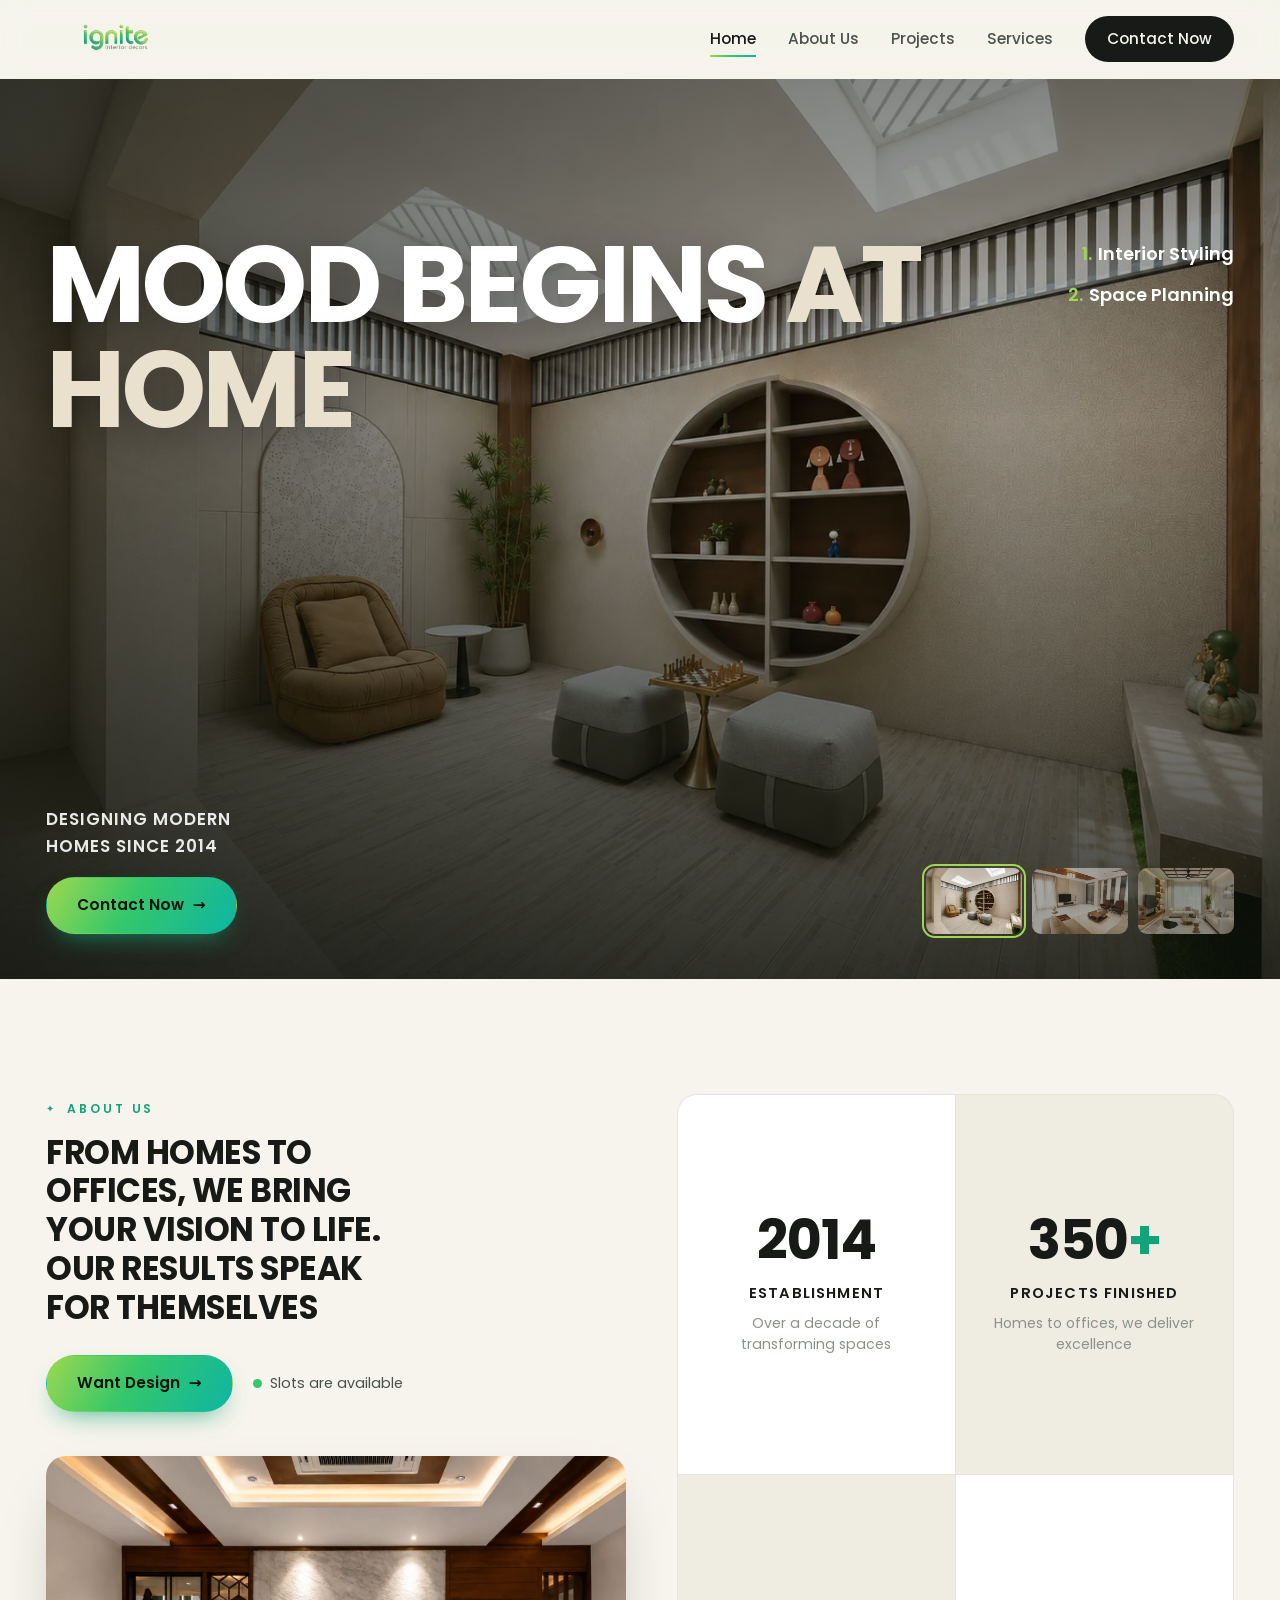
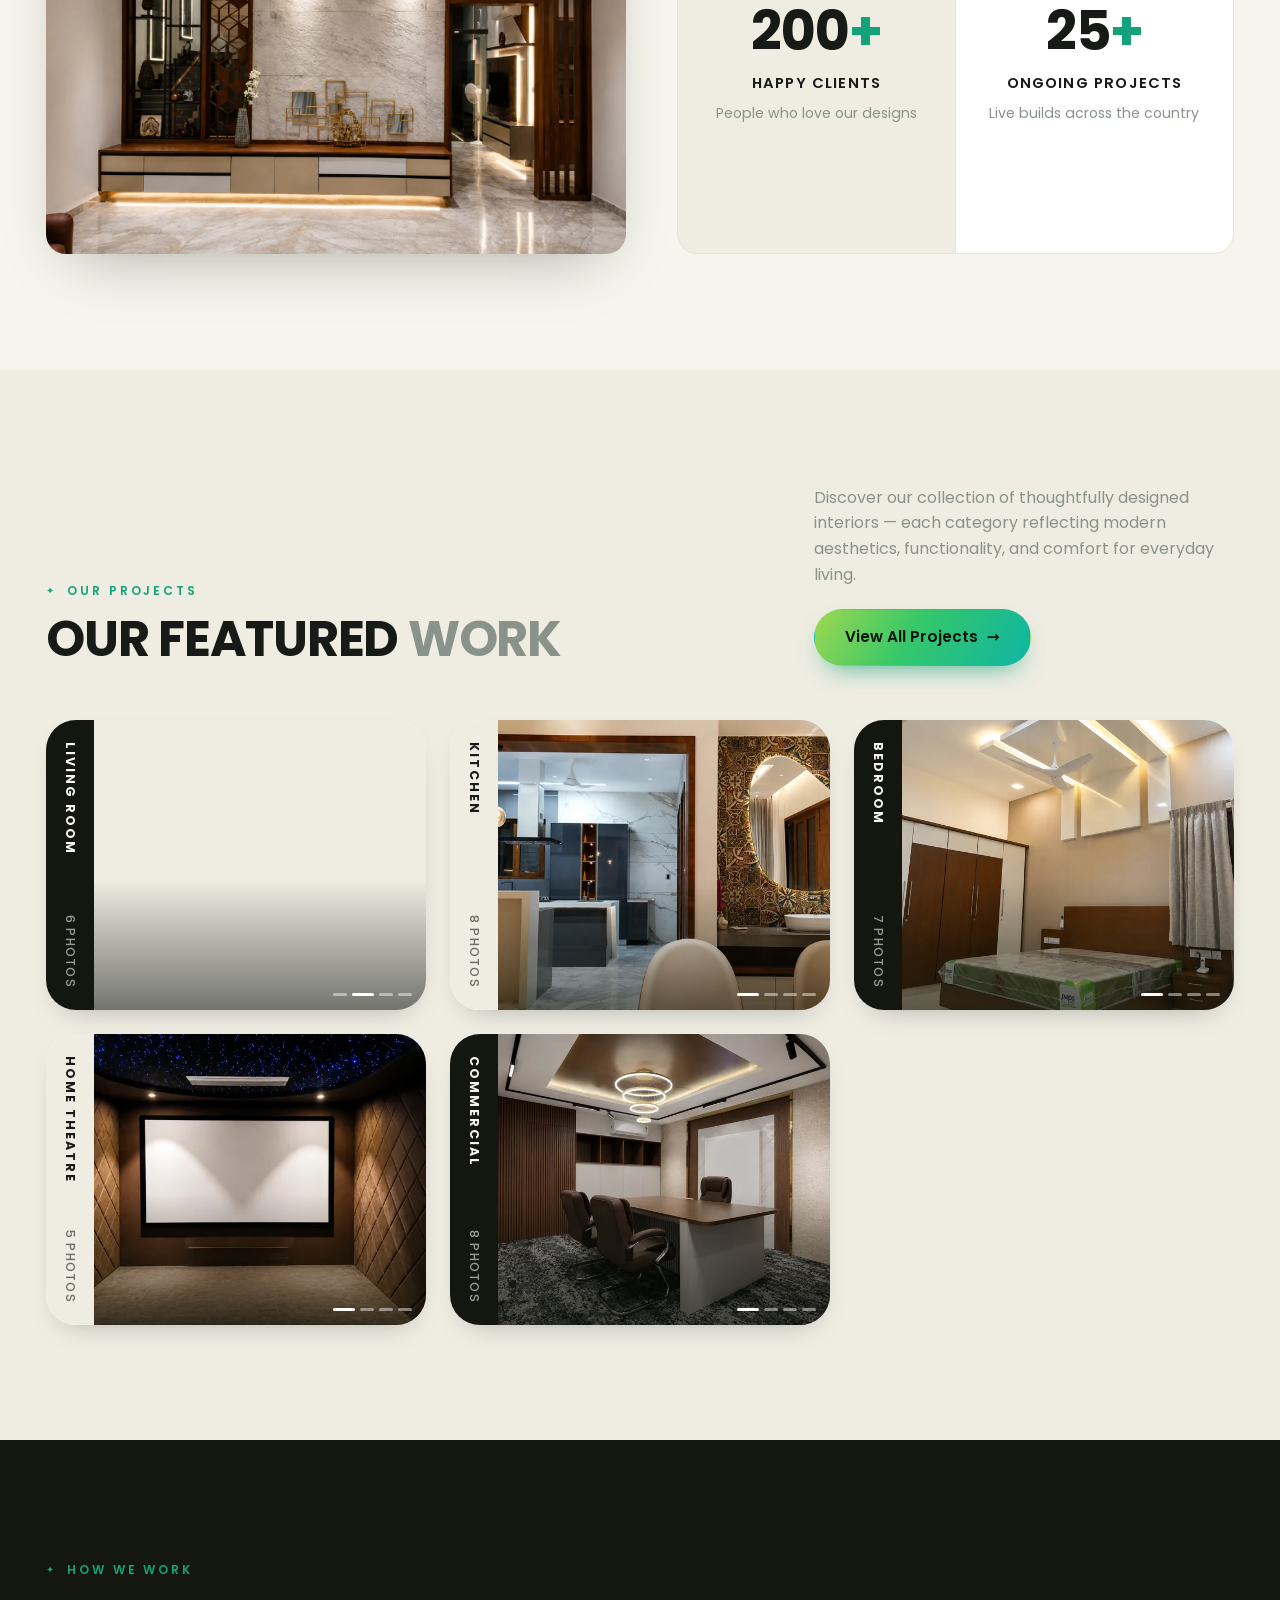
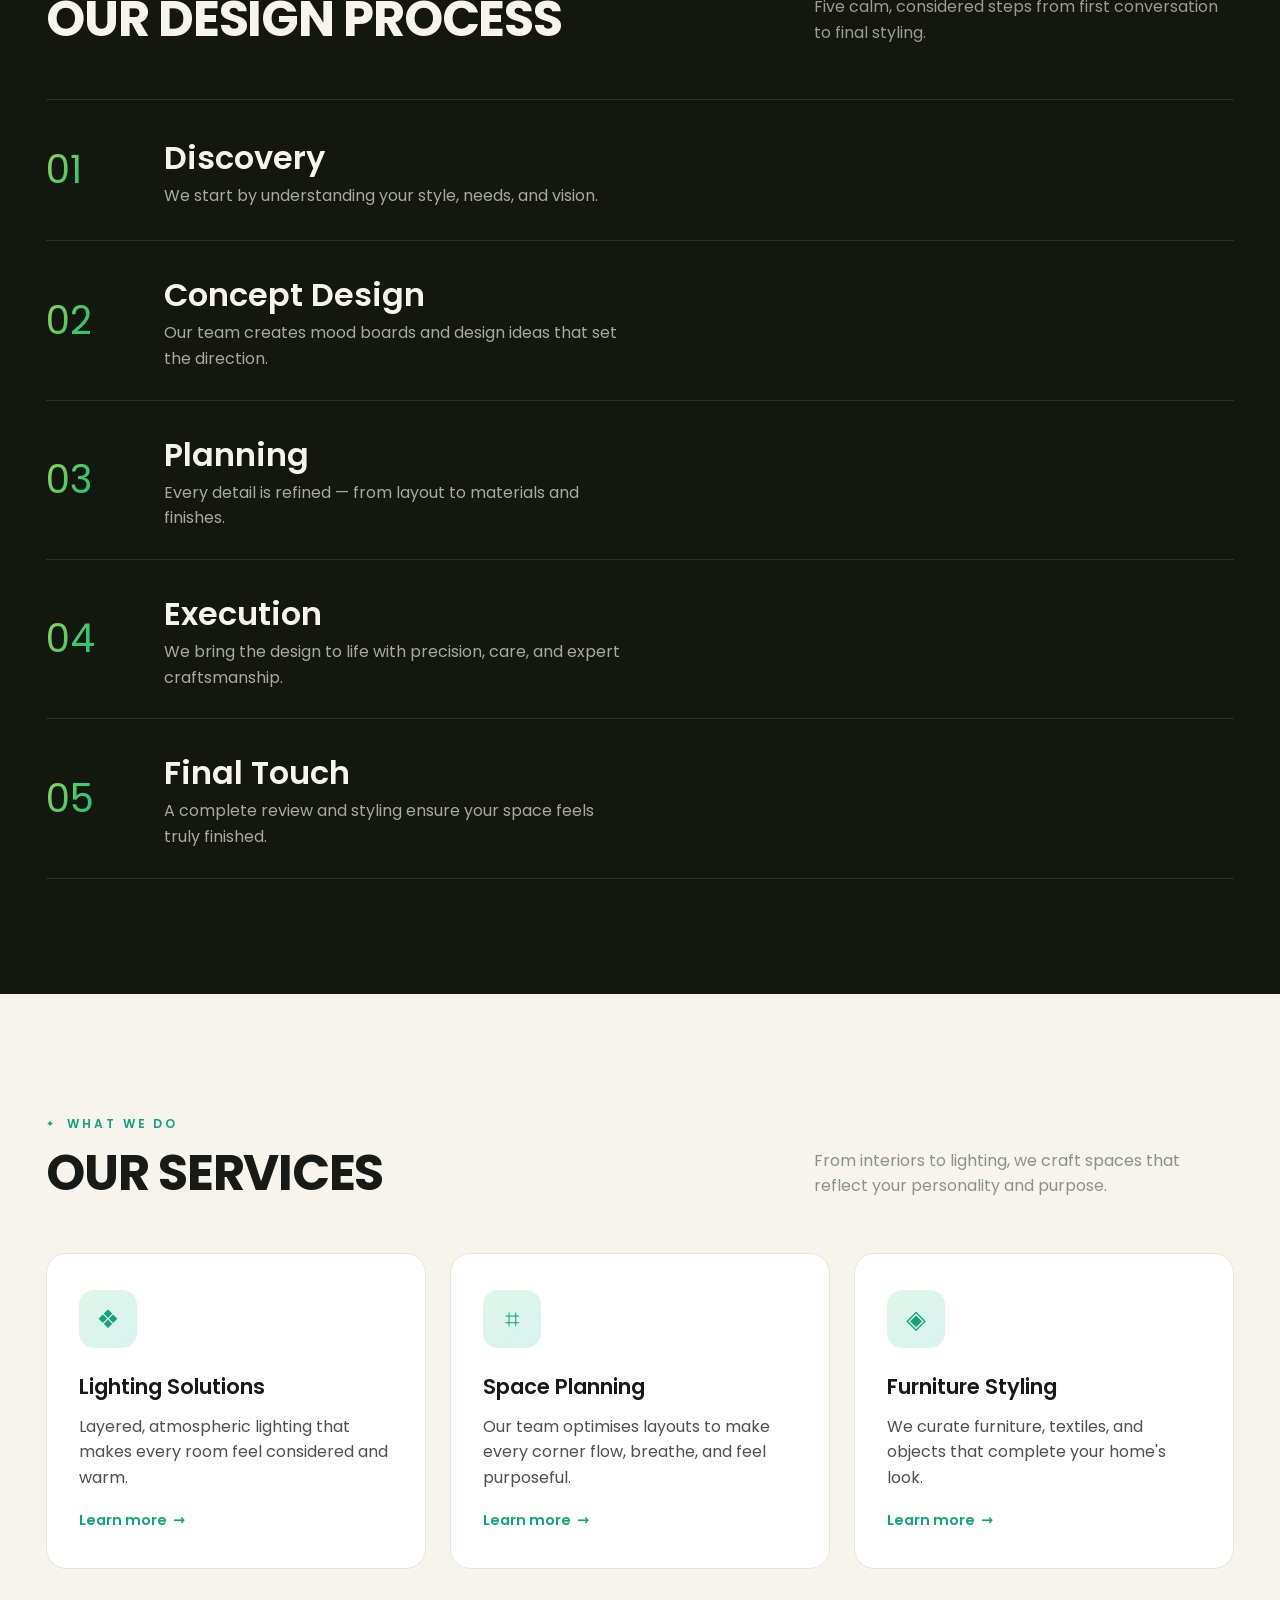
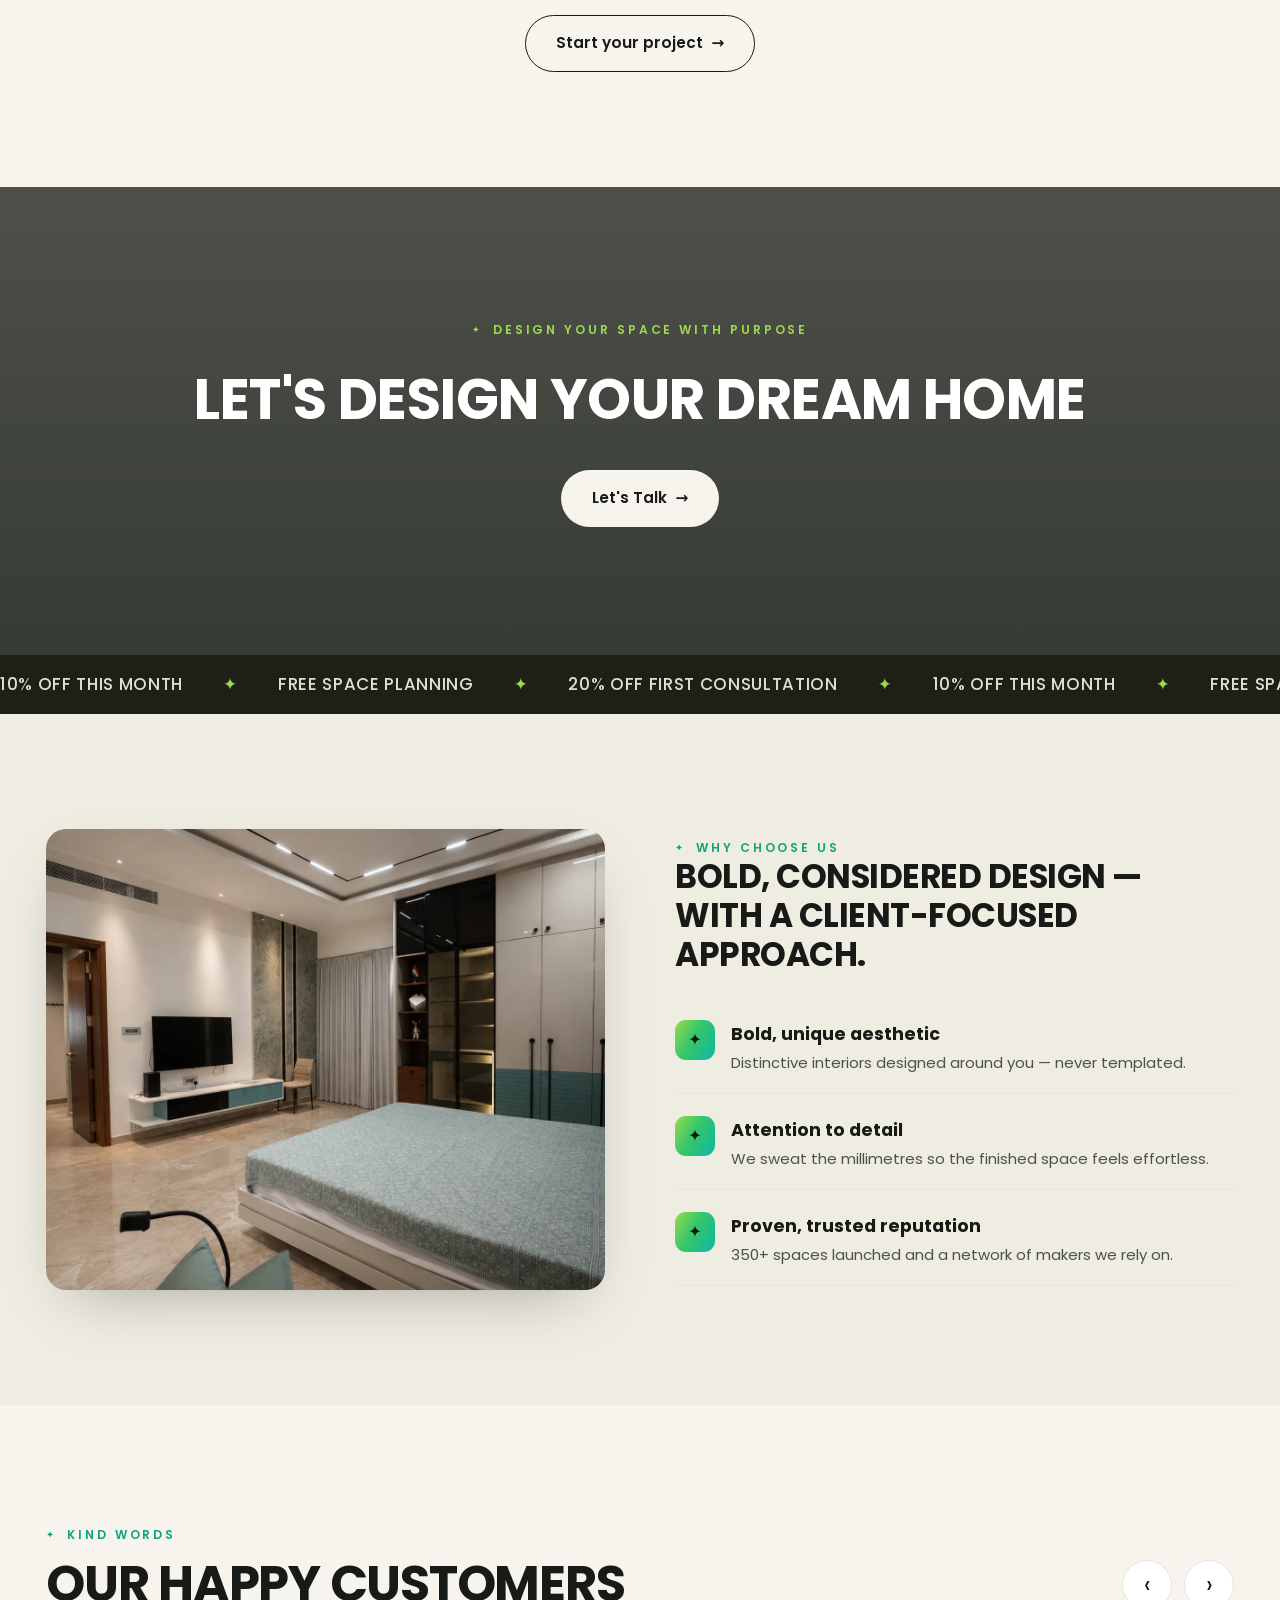
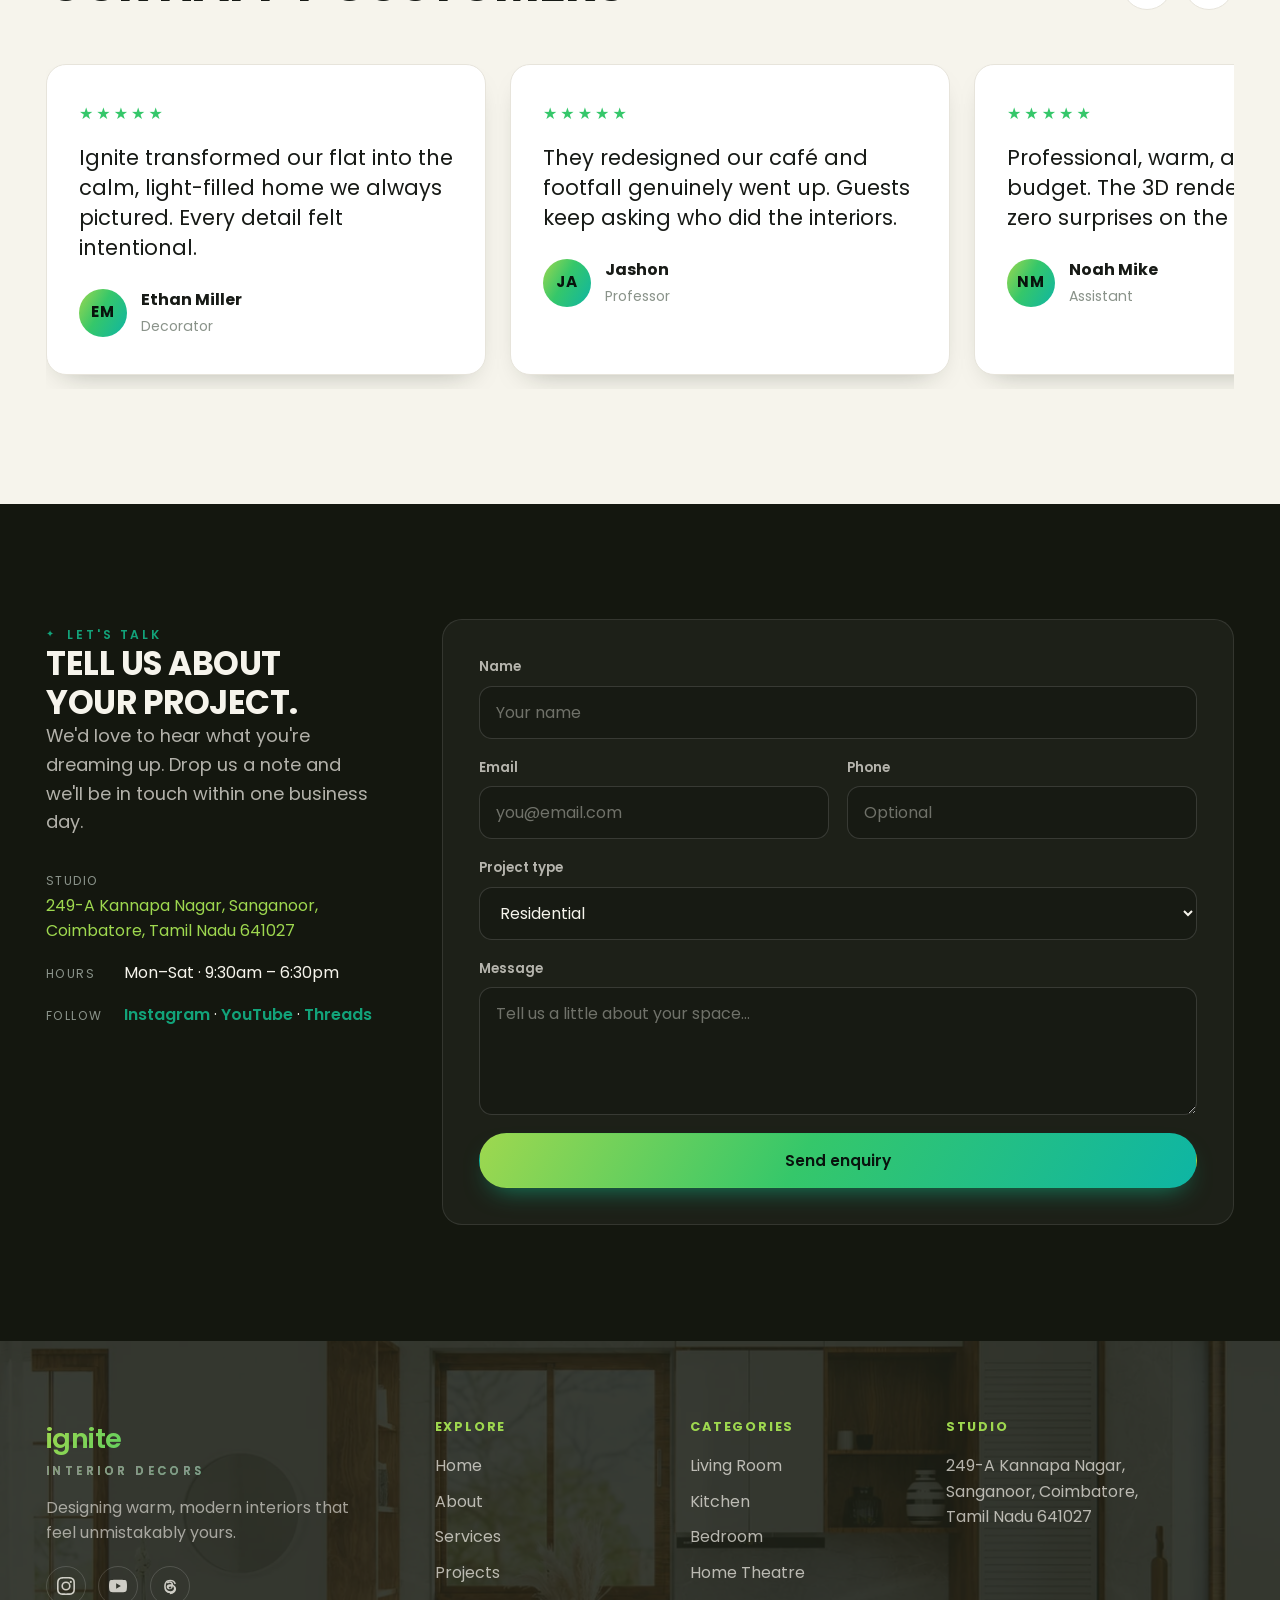
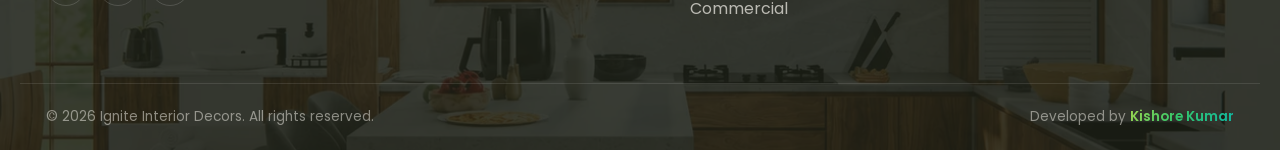
==== commit ca6b360c: "Match reference layout: trim hero, restyle project cards, resize headings Hero - Drop the third serv" ====
--- a/index.html
+++ b/index.html
@@ -57,8 +57,6 @@
         <div class="hero-slide active" style="background-image:url('assets/hero/hero-1.webp')"></div>
         <div class="hero-slide" style="background-image:url('assets/hero/hero-2.webp')"></div>
         <div class="hero-slide" style="background-image:url('assets/hero/hero-3.webp')"></div>
-        <div class="hero-slide" style="background-image:url('assets/hero/hero-4.webp')"></div>
-        <div class="hero-slide" style="background-image:url('assets/hero/hero-5.webp')"></div>
       </div>
       <div class="hero-overlay" aria-hidden="true"></div>
 
@@ -68,7 +66,6 @@
           <ul class="hero-services">
             <li><span class="num">1.</span>Interior Styling</li>
             <li><span class="num">2.</span>Space Planning</li>
-            <li><span class="num">3.</span>Mood Lighting</li>
           </ul>
         </div>
 
@@ -81,8 +78,6 @@
             <button class="active" style="background-image:url('assets/hero/hero-1.webp')" aria-label="Slide 1"></button>
             <button style="background-image:url('assets/hero/hero-2.webp')" aria-label="Slide 2"></button>
             <button style="background-image:url('assets/hero/hero-3.webp')" aria-label="Slide 3"></button>
-            <button style="background-image:url('assets/hero/hero-4.webp')" aria-label="Slide 4"></button>
-            <button style="background-image:url('assets/hero/hero-5.webp')" aria-label="Slide 5"></button>
           </div>
         </div>
       </div>
@@ -137,18 +132,17 @@
       <div class="container">
         <div class="section-head">
           <div class="reveal">
-            <span class="eyebrow">Portfolio</span>
-            <h2 class="section-title section-head-title">Browse by Category</h2>
-          </div>
-          <p class="section-head-note reveal">Explore our interiors room by room — living rooms, kitchens, bedrooms, home theatres and commercial spaces, each a live gallery of work we've delivered.</p>
+            <span class="eyebrow">Our Projects</span>
+            <h2 class="section-title section-head-title">Our Featured <span class="title-muted">work</span></h2>
+          </div>
+          <div class="section-head-aside reveal">
+            <p class="section-head-note">Discover our collection of thoughtfully designed interiors — each category reflecting modern aesthetics, functionality, and comfort for everyday living.</p>
+            <a href="gallery.html" class="btn btn-primary">View All Projects <span class="arrow">→</span></a>
+          </div>
         </div>
 
         <!-- Category cards injected here from gallery-data.js -->
         <div class="cat-grid" id="featuredGrid"></div>
-
-        <div class="projects-cta reveal">
-          <a href="gallery.html" class="btn btn-outline">View All Work <span class="arrow">→</span></a>
-        </div>
       </div>
     </section>
 
--- a/styles.css
+++ b/styles.css
@@ -90,13 +90,15 @@
   font-size: .8em;
 }
 
-/* Section headings follow the reference site: uppercase, heavy, tight. */
+/* Section headings follow the reference site: uppercase, heavy, tight.
+   In-section headings (About, Why choose us, Contact) sit at this
+   restrained size; the big section-head titles are scaled up below. */
 .section-title {
   font-family: var(--font-display);
   font-weight: 700;
-  font-size: clamp(1.9rem, 4.2vw, 3.15rem);
-  line-height: 1.12;
-  letter-spacing: -0.02em;
+  font-size: clamp(1.45rem, 2.7vw, 2.05rem);
+  line-height: 1.18;
+  letter-spacing: -0.015em;
   text-transform: uppercase;
 }
 
@@ -339,7 +341,9 @@
   display: grid;
   grid-template-columns: 1.02fr .98fr;
   gap: clamp(28px, 4vw, 56px);
-  align-items: start;
+  /* stretch (not start) so the stat grid matches the height of the
+     copy + image column — otherwise it leaves dead space beside the image */
+  align-items: stretch;
 }
 .about-left { display: flex; flex-direction: column; gap: clamp(28px, 4vw, 44px); }
 .about-text .section-title { margin: 14px 0 26px; max-width: 18ch; }
@@ -382,6 +386,7 @@
 .counters {
   display: grid;
   grid-template-columns: repeat(2, 1fr);
+  grid-template-rows: 1fr 1fr;   /* split the stretched height evenly */
   gap: 1px;
   background: var(--line);
   border: 1px solid var(--line);
@@ -428,8 +433,25 @@
   flex-wrap: wrap;
 }
 .section-head .eyebrow { margin-bottom: 12px; }
-.section-head-title { max-width: 22ch; }
+/* Section-head titles are the display headings — larger than the
+   in-section .section-title above, as on the reference site. */
+.section-head-title {
+  max-width: 20ch;
+  font-size: clamp(1.9rem, 4.2vw, 3.1rem);
+  line-height: 1.08;
+  letter-spacing: -0.025em;
+}
+/* Second half of the heading drops back, e.g. "OUR FEATURED work" */
+.title-muted { color: var(--ink-mute); }
+
 .section-head-note { max-width: 42ch; color: var(--ink-mute); }
+.section-head-aside {
+  display: flex;
+  flex-direction: column;
+  align-items: flex-start;
+  gap: 22px;
+  max-width: 44ch;
+}
 
 /* =========================================================
    BROWSE BY CATEGORY (homepage section shell)
@@ -682,7 +704,25 @@
 /* =========================================================
    FOOTER
    ========================================================= */
-.site-footer { background: var(--dark-2); color: var(--cream); padding-top: 76px; }
+/* Faded interior photograph behind the dark footer.
+   isolation + z-index:-1 keeps the texture behind the footer's own
+   content without escaping into the page's stacking context. */
+.site-footer {
+  position: relative;
+  isolation: isolate;
+  background: var(--dark-2);
+  color: var(--cream);
+  padding-top: 76px;
+}
+.site-footer::before {
+  content: "";
+  position: absolute;
+  inset: 0;
+  z-index: -1;
+  background: url("assets/decor/footer-bg.webp") center / cover no-repeat;
+  opacity: .13;
+  pointer-events: none;
+}
 .footer-grid { display: grid; grid-template-columns: 1.6fr 1fr 1fr 1.3fr; gap: 34px; padding-bottom: 52px; }
 .footer-wordmark { font-family: var(--font-display); font-size: 1.7rem; font-weight: 600; letter-spacing: -0.02em; background: var(--grad); -webkit-background-clip: text; background-clip: text; color: transparent; display: block; }
 .footer-wordmark em { font-style: normal; font-size: .72rem; letter-spacing: .3em; text-transform: uppercase; color: var(--ink-mute); display: block; margin-top: 2px; }
@@ -748,26 +788,44 @@
 }
 .cat-grid.is-hub { grid-template-columns: repeat(2, 1fr); gap: 30px; }
 
+/* Card = vertical name rail + image, mirroring the reference's
+   featured-work tiles. The rail carries the category name and count. */
 .cat-card {
-  display: flex;
-  flex-direction: column;
+  display: grid;
+  grid-template-columns: auto 1fr;
   background: var(--card);
-  border: 1px solid var(--line);
   border-radius: var(--radius-lg);
   overflow: hidden;
-  transition: transform .5s var(--ease), box-shadow .5s var(--ease), border-color .5s var(--ease);
-}
-.cat-card:hover {
-  transform: translateY(-8px);
-  box-shadow: var(--shadow);
-  border-color: transparent;
-}
+  box-shadow: var(--shadow-sm);
+  transition: transform .5s var(--ease), box-shadow .5s var(--ease);
+}
+.cat-card:hover { transform: translateY(-8px); box-shadow: var(--shadow); }
+
+.cat-rail {
+  writing-mode: vertical-rl;          /* reads top-to-bottom, letters rotated */
+  display: flex;
+  align-items: center;
+  justify-content: space-between;     /* name at the top, count at the bottom */
+  gap: 16px;
+  padding: 22px 14px;
+  background: var(--dark);
+  color: var(--cream);
+  font-size: .78rem;
+  font-weight: 700;
+  letter-spacing: .16em;
+  text-transform: uppercase;
+  transition: background .4s var(--ease), color .4s var(--ease);
+}
+/* Alternate rail tone across the grid, as the reference does */
+.cat-card:nth-child(even) .cat-rail { background: var(--cream-2); color: var(--ink); }
+.cat-rail-count { font-weight: 500; letter-spacing: .1em; opacity: .6; }
 
 .cat-media {
   position: relative;
-  aspect-ratio: 4 / 3;
+  aspect-ratio: 4 / 3.5;
   overflow: hidden;
   background: var(--cream-2);
+  display: block;
 }
 .cat-grid.is-hub .cat-media { aspect-ratio: 16 / 10; }
 
@@ -791,32 +849,30 @@
   pointer-events: none;
 }
 
-.cat-count {
-  position: absolute;
-  left: 16px; bottom: 14px;
-  z-index: 2;
-  font-size: .78rem;
-  letter-spacing: .1em;
-  text-transform: uppercase;
-  font-weight: 700;
-  color: #fff;
-}
+/* Circular arrow, centred over the image like the reference */
 .cat-open {
   position: absolute;
-  right: 14px; top: 14px;
+  left: 50%; top: 50%;
   z-index: 2;
-  width: 42px; height: 42px;
+  width: 62px; height: 62px;
   display: grid; place-items: center;
   border-radius: 50%;
-  background: var(--cream);
-  color: var(--ink);
-  font-size: 1.05rem;
+  border: 2px solid rgba(255, 255, 255, .85);
+  background: rgba(255, 255, 255, .12);
+  backdrop-filter: blur(3px);
+  color: #fff;
+  font-size: 1.2rem;
+  transform: translate(-50%, -50%) scale(.85);
   opacity: 0;
-  transform: scale(.7) rotate(-35deg);
-  transition: opacity .4s var(--ease), transform .4s var(--ease), background .3s var(--ease);
-}
-.cat-card:hover .cat-open { opacity: 1; transform: none; }
-.cat-open:hover { background: var(--green-3); color: #08130d; }
+  transition: opacity .4s var(--ease), transform .4s var(--ease),
+              background .3s var(--ease), border-color .3s var(--ease);
+}
+.cat-card:hover .cat-open { opacity: 1; transform: translate(-50%, -50%) scale(1); }
+.cat-card:hover .cat-open:hover {
+  background: var(--grad);
+  border-color: transparent;
+  color: #08130d;
+}
 
 /* Progress ticks showing which photo is on screen */
 .cat-ticks {
@@ -833,29 +889,8 @@
 }
 .cat-ticks i.is-active { background: #fff; width: 22px; }
 
-.cat-body {
-  padding: 24px 24px 26px;
-  display: flex;
-  align-items: flex-start;
-  justify-content: space-between;
-  gap: 18px;
-  flex: 1;
-}
-.cat-body h3 {
-  font-family: var(--font-display);
-  font-weight: 600;
-  font-size: 1.32rem;
-  line-height: 1.2;
-}
-.cat-body p { font-size: .94rem; margin-top: 6px; }
-.cat-go {
-  font-size: .88rem;
-  font-weight: 600;
-  color: var(--green-3);
-  white-space: nowrap;
-  transition: transform .3s var(--ease);
-}
-.cat-card:hover .cat-go { transform: translateX(4px); }
+/* Ticks sit bottom-right of the image, clear of the rail */
+.cat-media .cat-ticks { right: 14px; bottom: 14px; }
 
 /* =========================================================
    CATEGORY DETAIL PAGE
@@ -1099,7 +1134,8 @@
   .cat-grid, .cat-grid.is-hub { grid-template-columns: repeat(2, 1fr); }
   .masonry { grid-template-columns: repeat(2, 1fr); }
   .service-grid { grid-template-columns: 1fr 1fr; }
-  .counters { grid-template-columns: 1fr 1fr; }
+  /* stacked layout — the stat grid no longer needs to match a sibling's height */
+  .counters { grid-template-columns: 1fr 1fr; grid-template-rows: auto auto; }
   .footer-grid { grid-template-columns: 1fr 1fr; }
   .about-media { max-width: 520px; }
   .process-step { grid-template-columns: 70px 1fr; }
@@ -1107,6 +1143,13 @@
 }
 
 @media (max-width: 720px) {
+  /* The drawer is a fixed-position child of the header, so the header must
+     not create a containing block for it — backdrop-filter does exactly
+     that, which collapsed the menu to the header's own height. Drop the
+     blur here and use a near-opaque background instead. */
+  .site-header { backdrop-filter: none; background: rgba(246, 244, 236, .96); }
+  .site-header.scrolled { background: var(--cream); }
+
   .nav-burger {
     display: flex; flex-direction: column; justify-content: center; gap: 5px;
     width: 44px; height: 44px; cursor: pointer; z-index: 120;
@@ -1125,7 +1168,11 @@
   }
   .main-nav a { font-size: 1.25rem; font-family: var(--font-display); font-weight: 600; }
   .nav-toggle-input:checked ~ .site-header .main-nav { transform: translateX(0); visibility: visible; }
-  .nav-toggle-input:checked ~ .nav-scrim { display: block; position: fixed; inset: 0; background: rgba(12,18,10,.45); z-index: 105; }
+  /* The header is a z-index:100 stacking context, so the drawer's own
+     z-index is scoped inside it. The scrim therefore has to sit BELOW
+     100 — at 105 it painted over the whole header and swallowed every
+     tap meant for a menu link. */
+  .nav-toggle-input:checked ~ .nav-scrim { display: block; position: fixed; inset: 0; background: rgba(12,18,10,.45); z-index: 95; }
   .nav-toggle-input:checked ~ .site-header .nav-burger span:nth-child(1) { transform: translateY(7px) rotate(45deg); }
   .nav-toggle-input:checked ~ .site-header .nav-burger span:nth-child(2) { opacity: 0; }
   .nav-toggle-input:checked ~ .site-header .nav-burger span:nth-child(3) { transform: translateY(-7px) rotate(-45deg); }
@@ -1140,11 +1187,13 @@
 
 @media (max-width: 640px) {
   .service-grid, .counters, .footer-grid, .field-row { grid-template-columns: 1fr; }
+  /* single column, so drop the 2-row template from the desktop layout */
+  .counters { grid-template-rows: auto; }
   .cat-grid, .cat-grid.is-hub, .masonry { grid-template-columns: 1fr; }
   .section-head { flex-direction: column; align-items: flex-start; }
   .process-step { grid-template-columns: 1fr; gap: 6px; }
   .process-step .step-num { font-size: 1.8rem; }
-  .cat-body { flex-direction: column; gap: 10px; }
+  .cat-rail { padding: 16px 11px; font-size: .72rem; letter-spacing: .12em; }
   .lb-nav { width: 44px; height: 44px; font-size: 1.3rem; }
 }
 
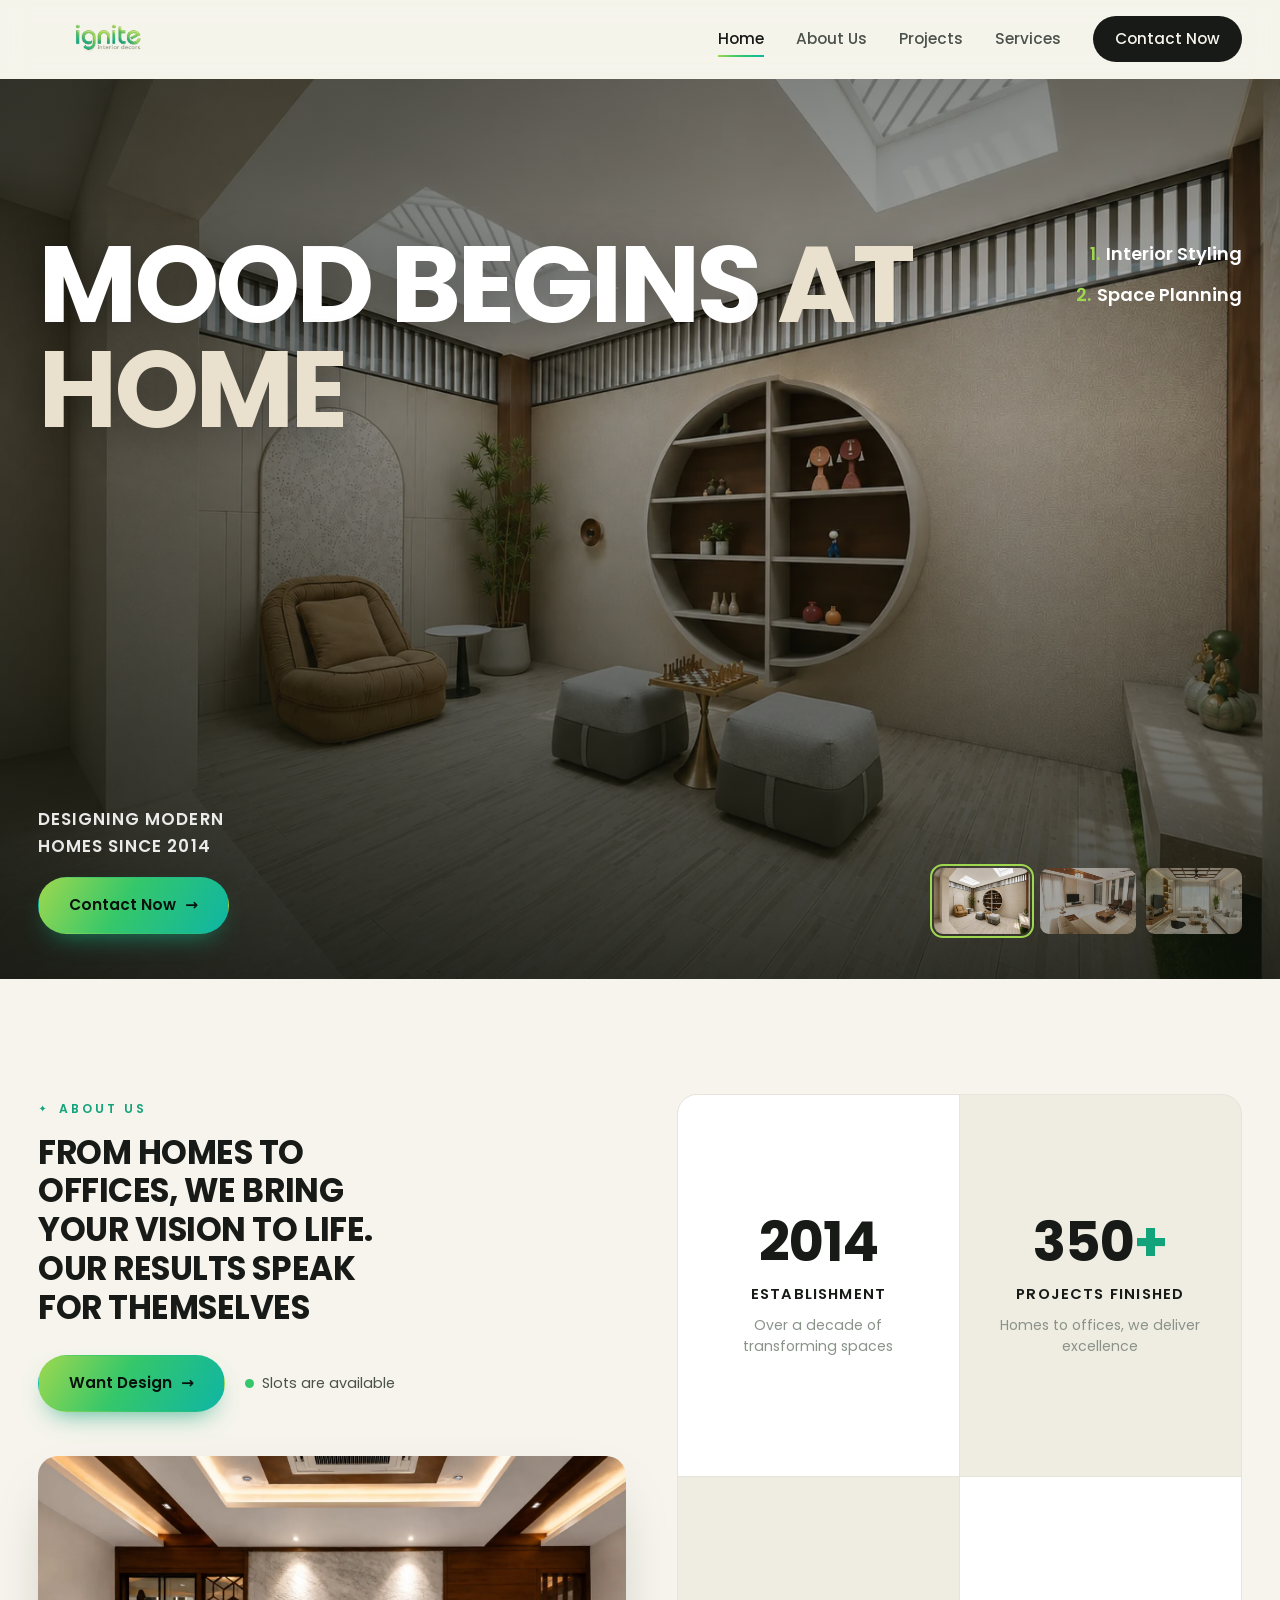
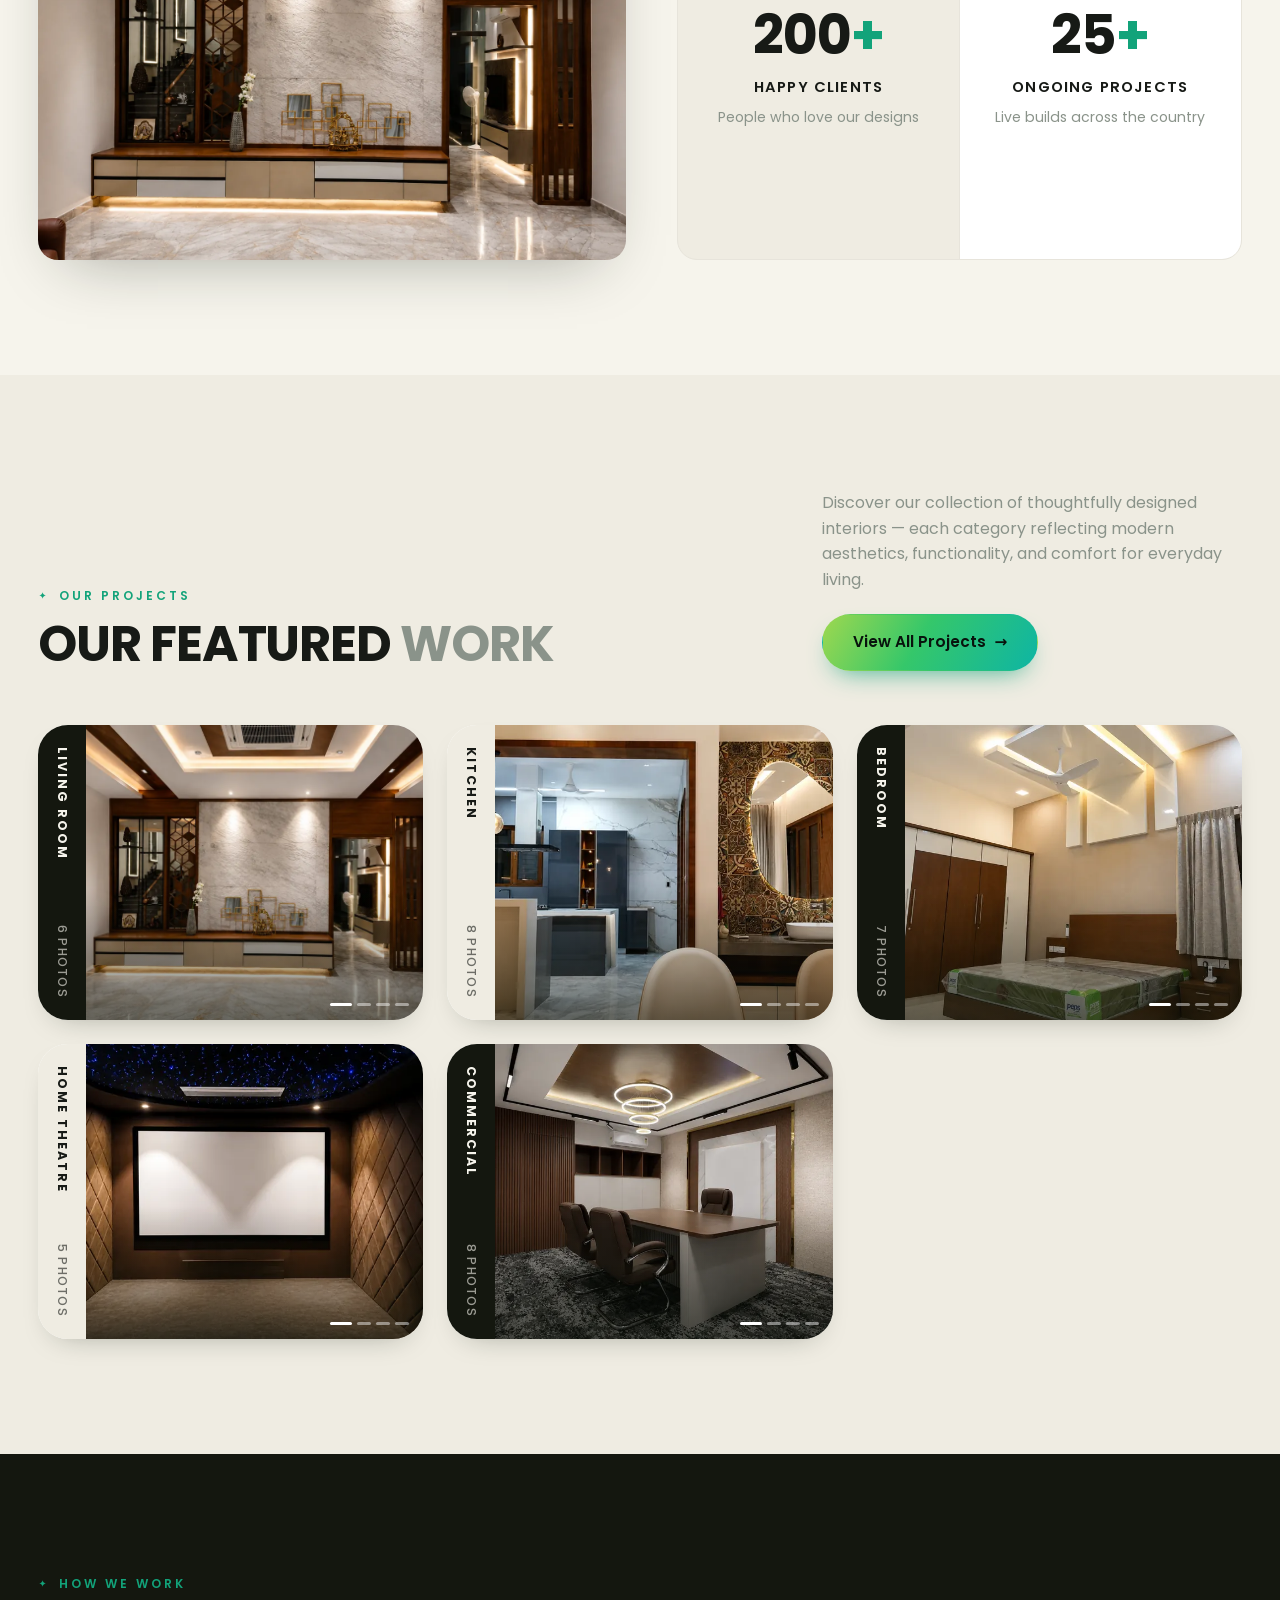
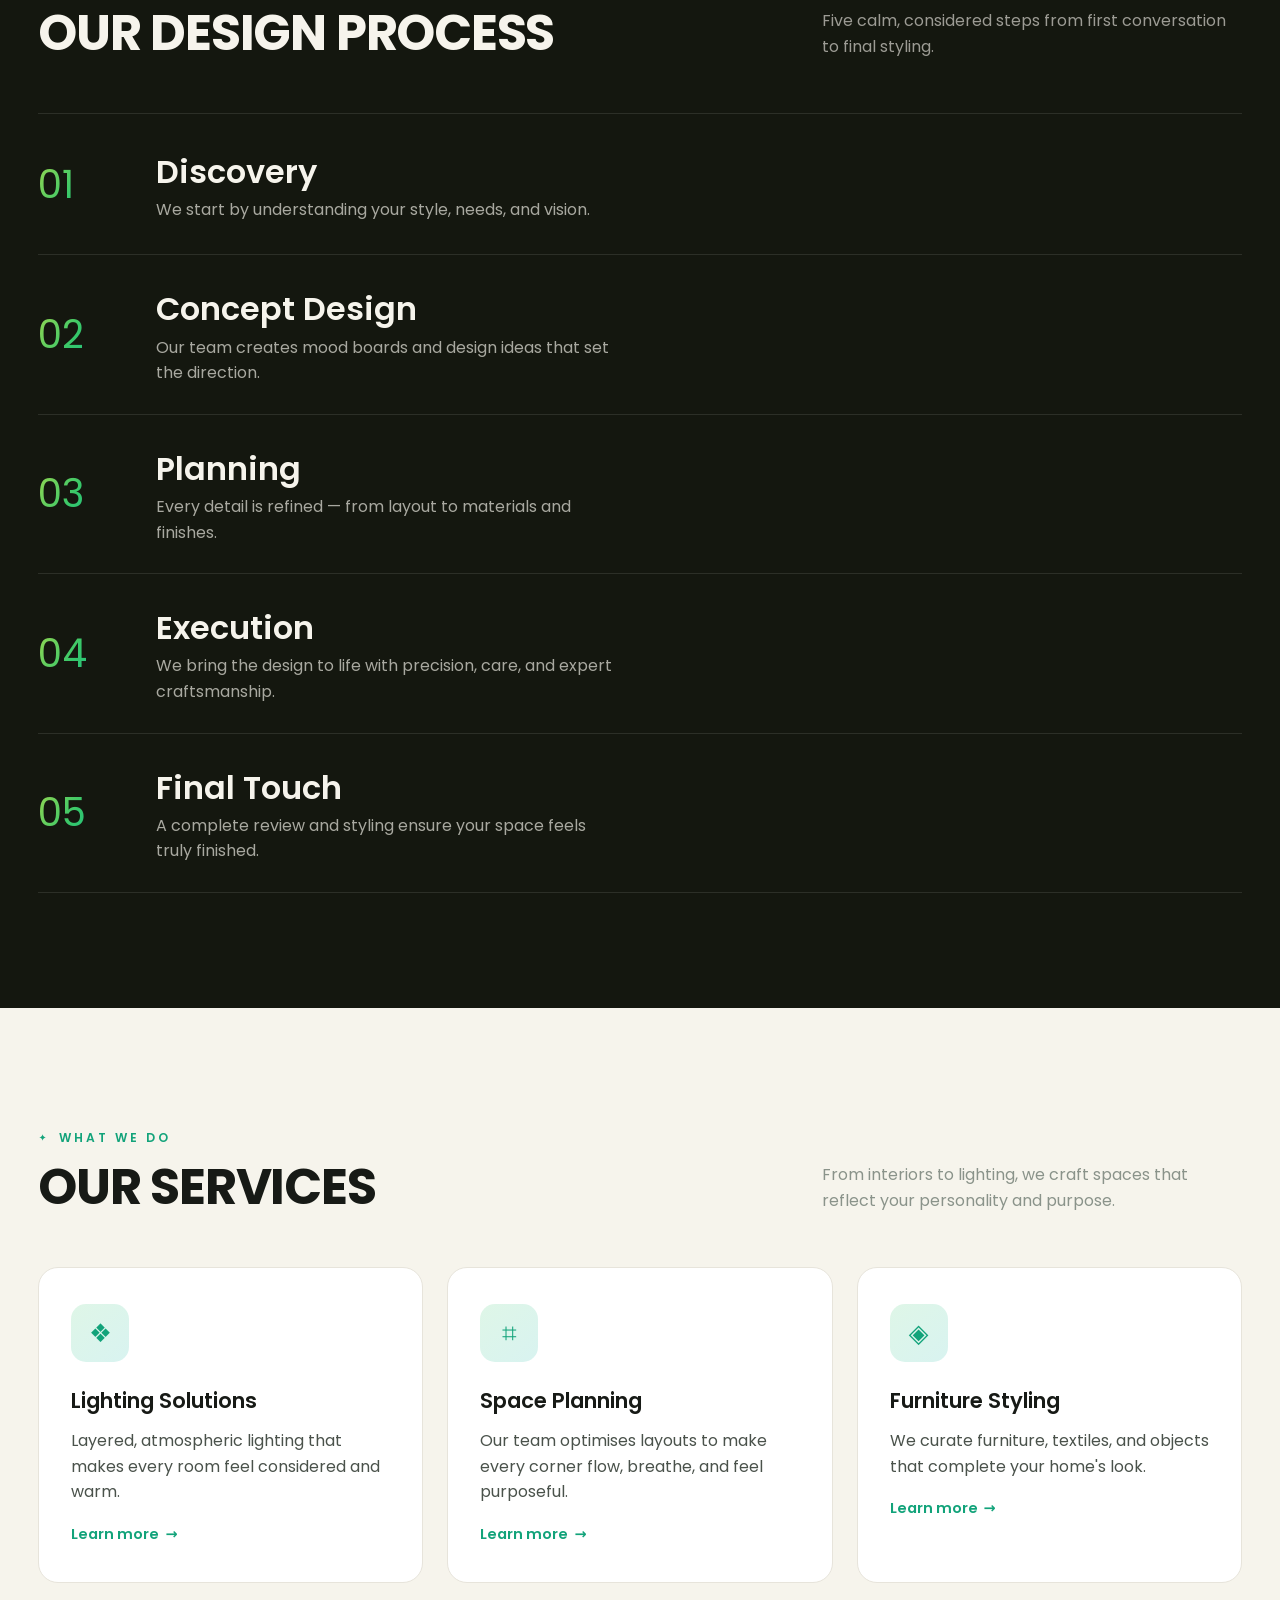
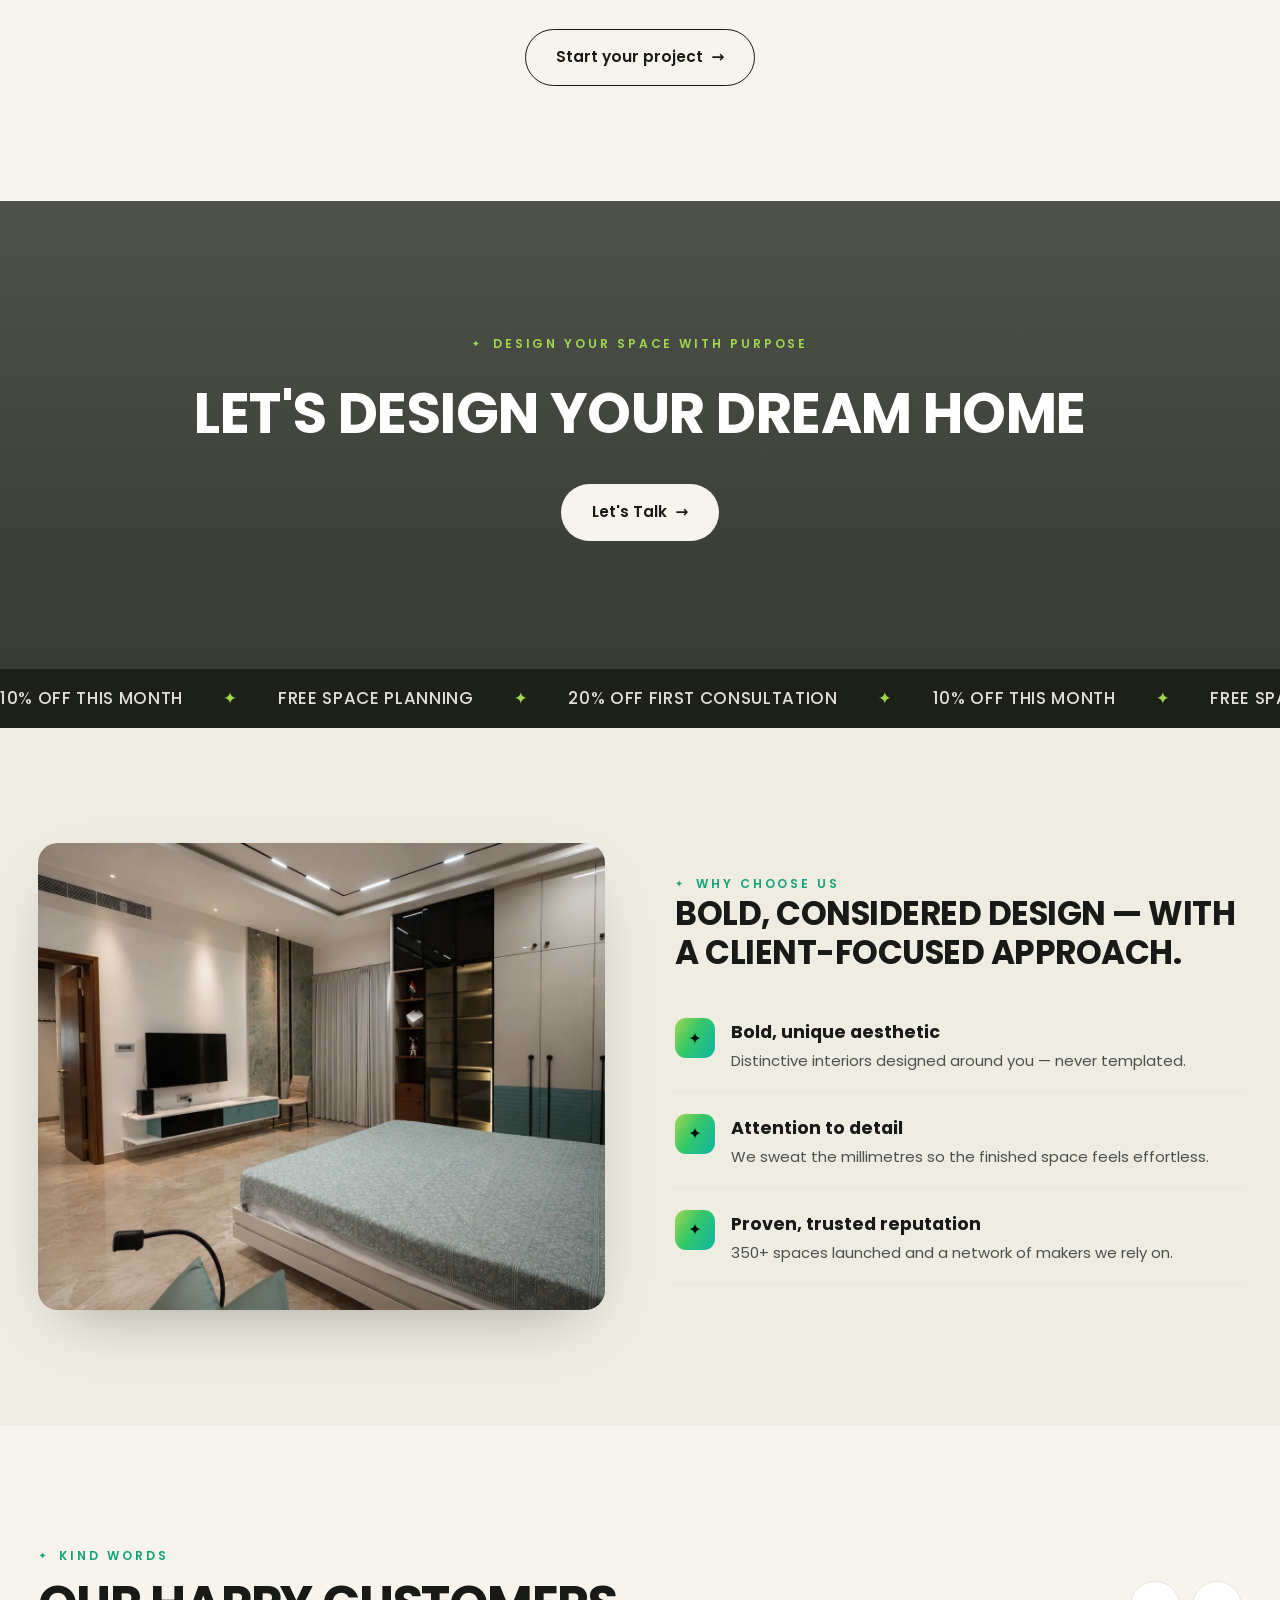
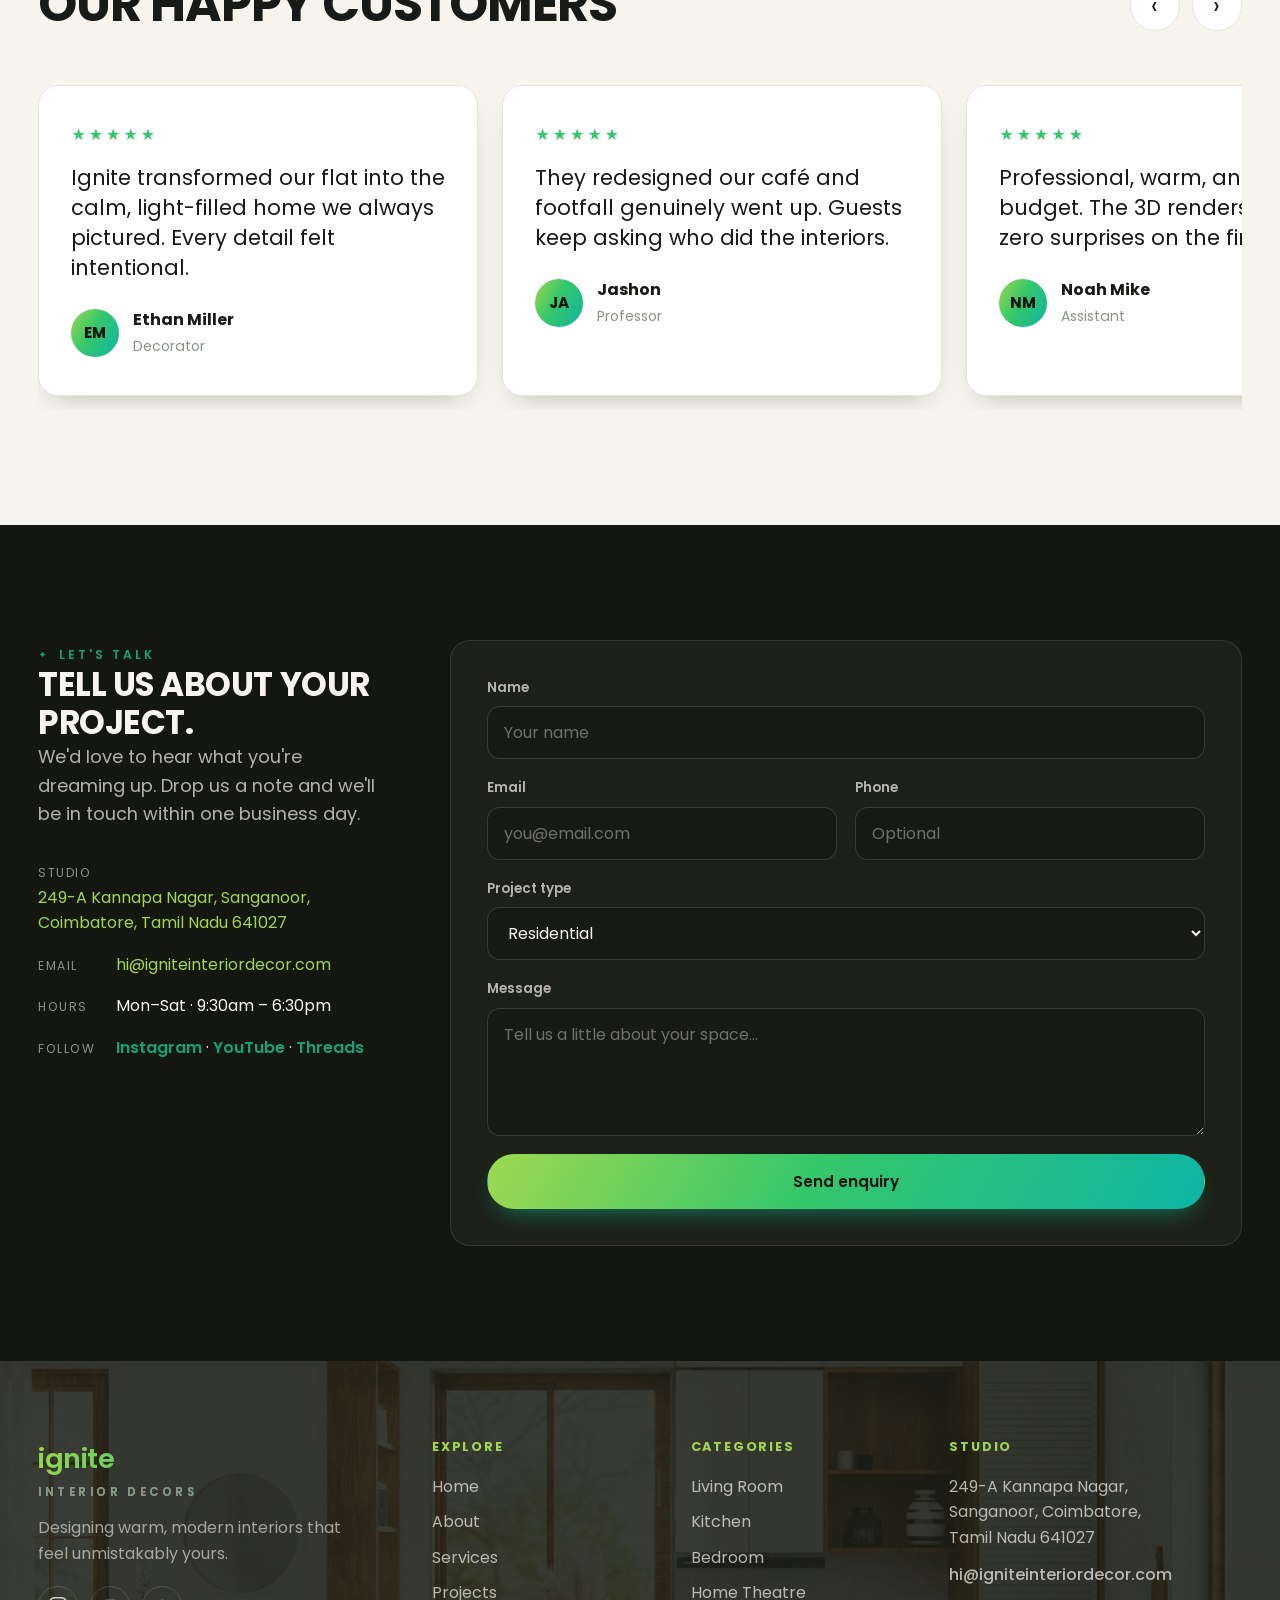
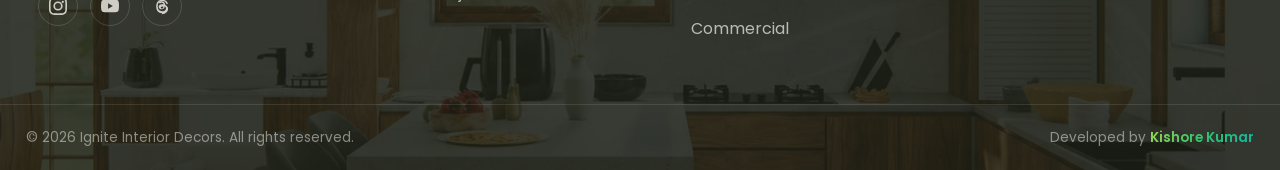
==== commit 9988f0bc: "Widen container to match reference, add studio email Container - The layout capped at a fixed 1240px" ====
--- a/index.html
+++ b/index.html
@@ -326,6 +326,7 @@
                 <a href="https://www.google.com/maps/search/?api=1&amp;query=249-A%20Kannapa%20Nagar%2C%20Sanganoor%2C%20Coimbatore%2C%20Tamil%20Nadu%20641027" target="_blank" rel="noopener noreferrer">249-A Kannapa Nagar, Sanganoor,<br />Coimbatore, Tamil Nadu 641027</a>
               </address>
             </li>
+            <li><span class="ci-label">Email</span> <a href="mailto:hi@igniteinteriordecor.com">hi@igniteinteriordecor.com</a></li>
             <li><span class="ci-label">Hours</span> Mon–Sat · 9:30am – 6:30pm</li>
             <li><span class="ci-label">Follow</span>
               <span class="contact-social">
@@ -411,6 +412,7 @@
             249-A Kannapa Nagar,<br />Sanganoor, Coimbatore,<br />Tamil Nadu 641027
           </a>
         </address>
+        <a href="mailto:hi@igniteinteriordecor.com" class="footer-mail">hi@igniteinteriordecor.com</a>
       </div>
     </div>
     <div class="container footer-bottom">
--- a/styles.css
+++ b/styles.css
@@ -30,7 +30,7 @@
   --shadow: 0 24px 60px -28px rgba(20, 30, 18, .38);
   --shadow-sm: 0 12px 30px -18px rgba(20, 30, 18, .4);
 
-  --container: 1240px;
+  --container: 1820px;
   --ease: cubic-bezier(.22, .61, .36, 1);
 
   /* Poppins throughout — one geometric sans, like the reference site.
@@ -65,11 +65,14 @@
    inputs would fall back off Poppins. */
 button, input, select, textarea { font-family: inherit; }
 
+/* Fluid like the reference site, which runs ~90% of the viewport
+   (≈1714px content at 1920px) rather than parking at a narrow fixed
+   width and leaving wide dead gutters on large laptops. */
 .container {
   width: 100%;
   max-width: var(--container);
   margin-inline: auto;
-  padding-inline: 26px;
+  padding-inline: clamp(20px, 3vw, 56px);
 }
 
 .section { padding: clamp(64px, 9vw, 128px) 0; }
@@ -732,6 +735,8 @@
 .contact-details address a,
 .footer-col address a { transition: color .25s var(--ease); }
 .contact-details address a:hover { color: var(--green-3); }
+.footer-mail { display: inline-block; margin-top: 12px; color: var(--green-1); font-weight: 500; word-break: break-word; transition: opacity .25s var(--ease); }
+.footer-mail:hover { opacity: .75; text-decoration: underline; text-underline-offset: 3px; }
 .contact-social a { color: var(--green-3); font-weight: 600; }
 .contact-social a:hover { text-decoration: underline; text-underline-offset: 3px; }
 
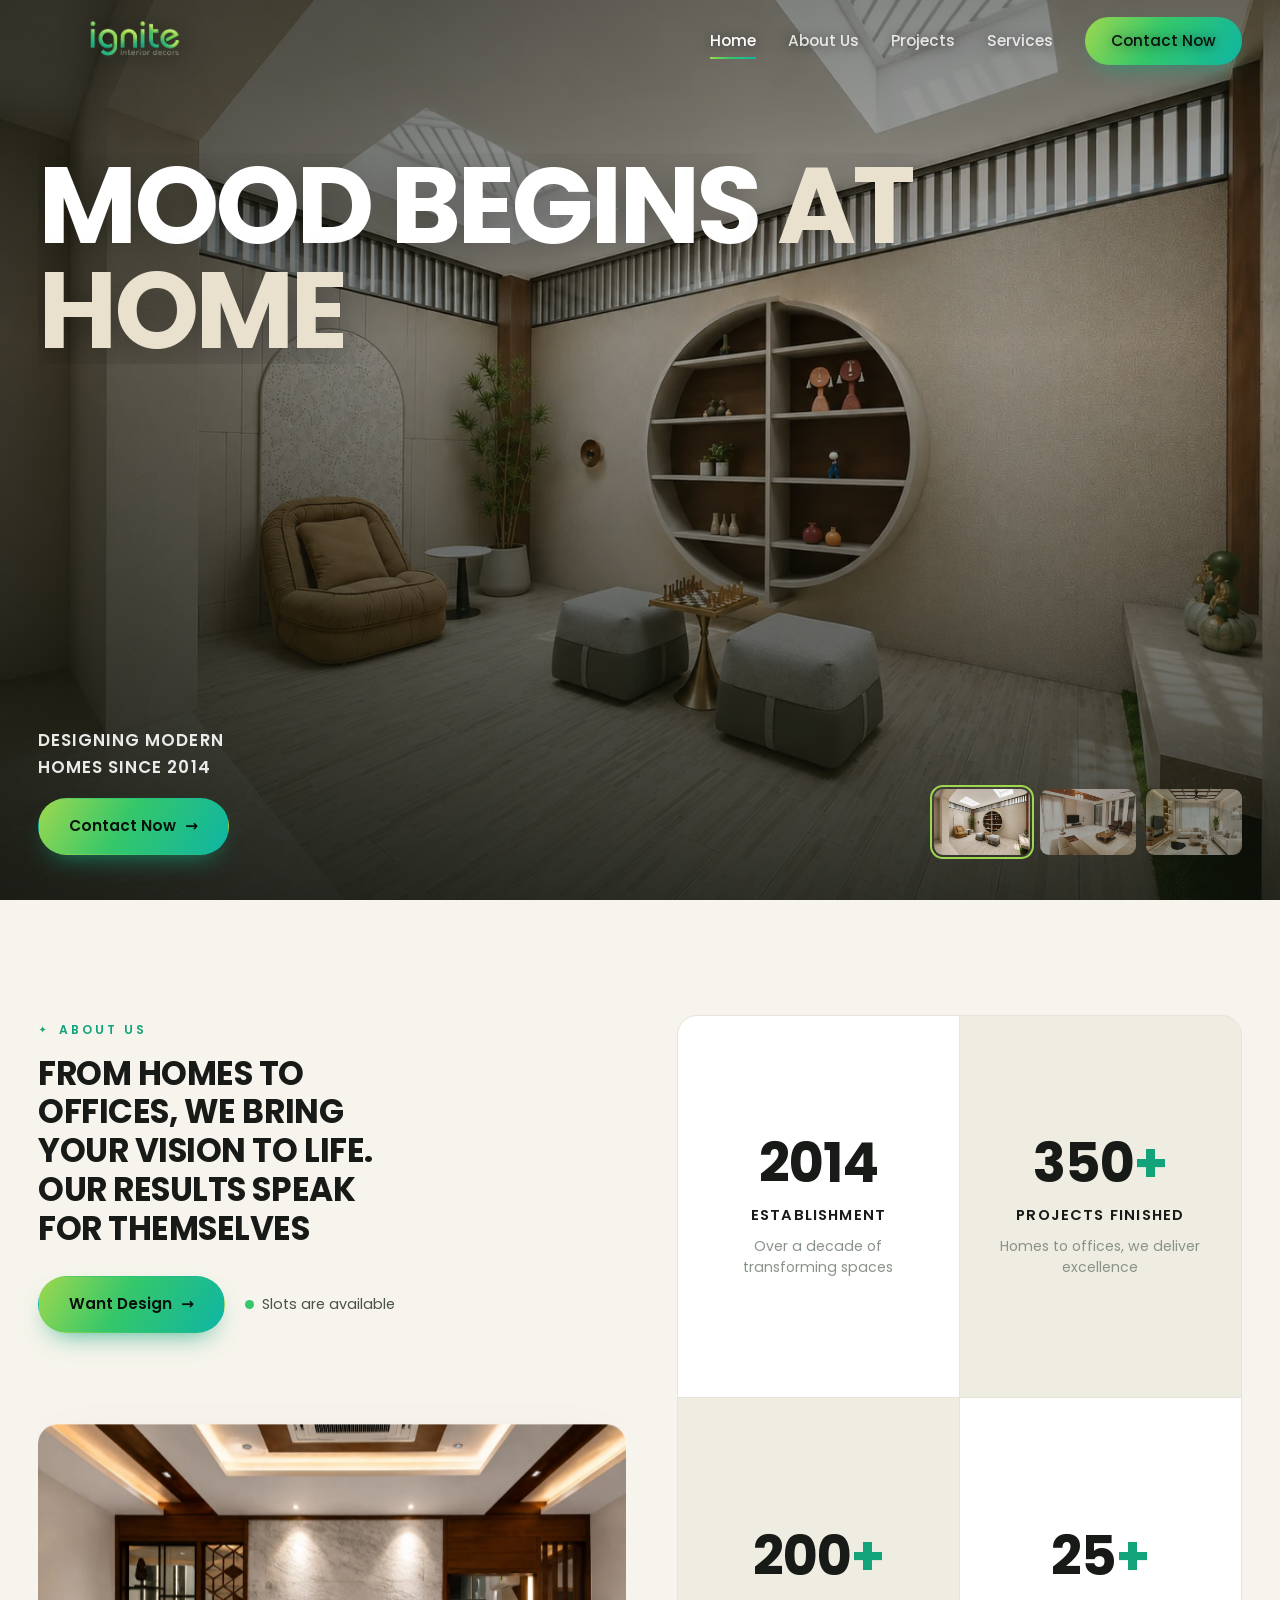
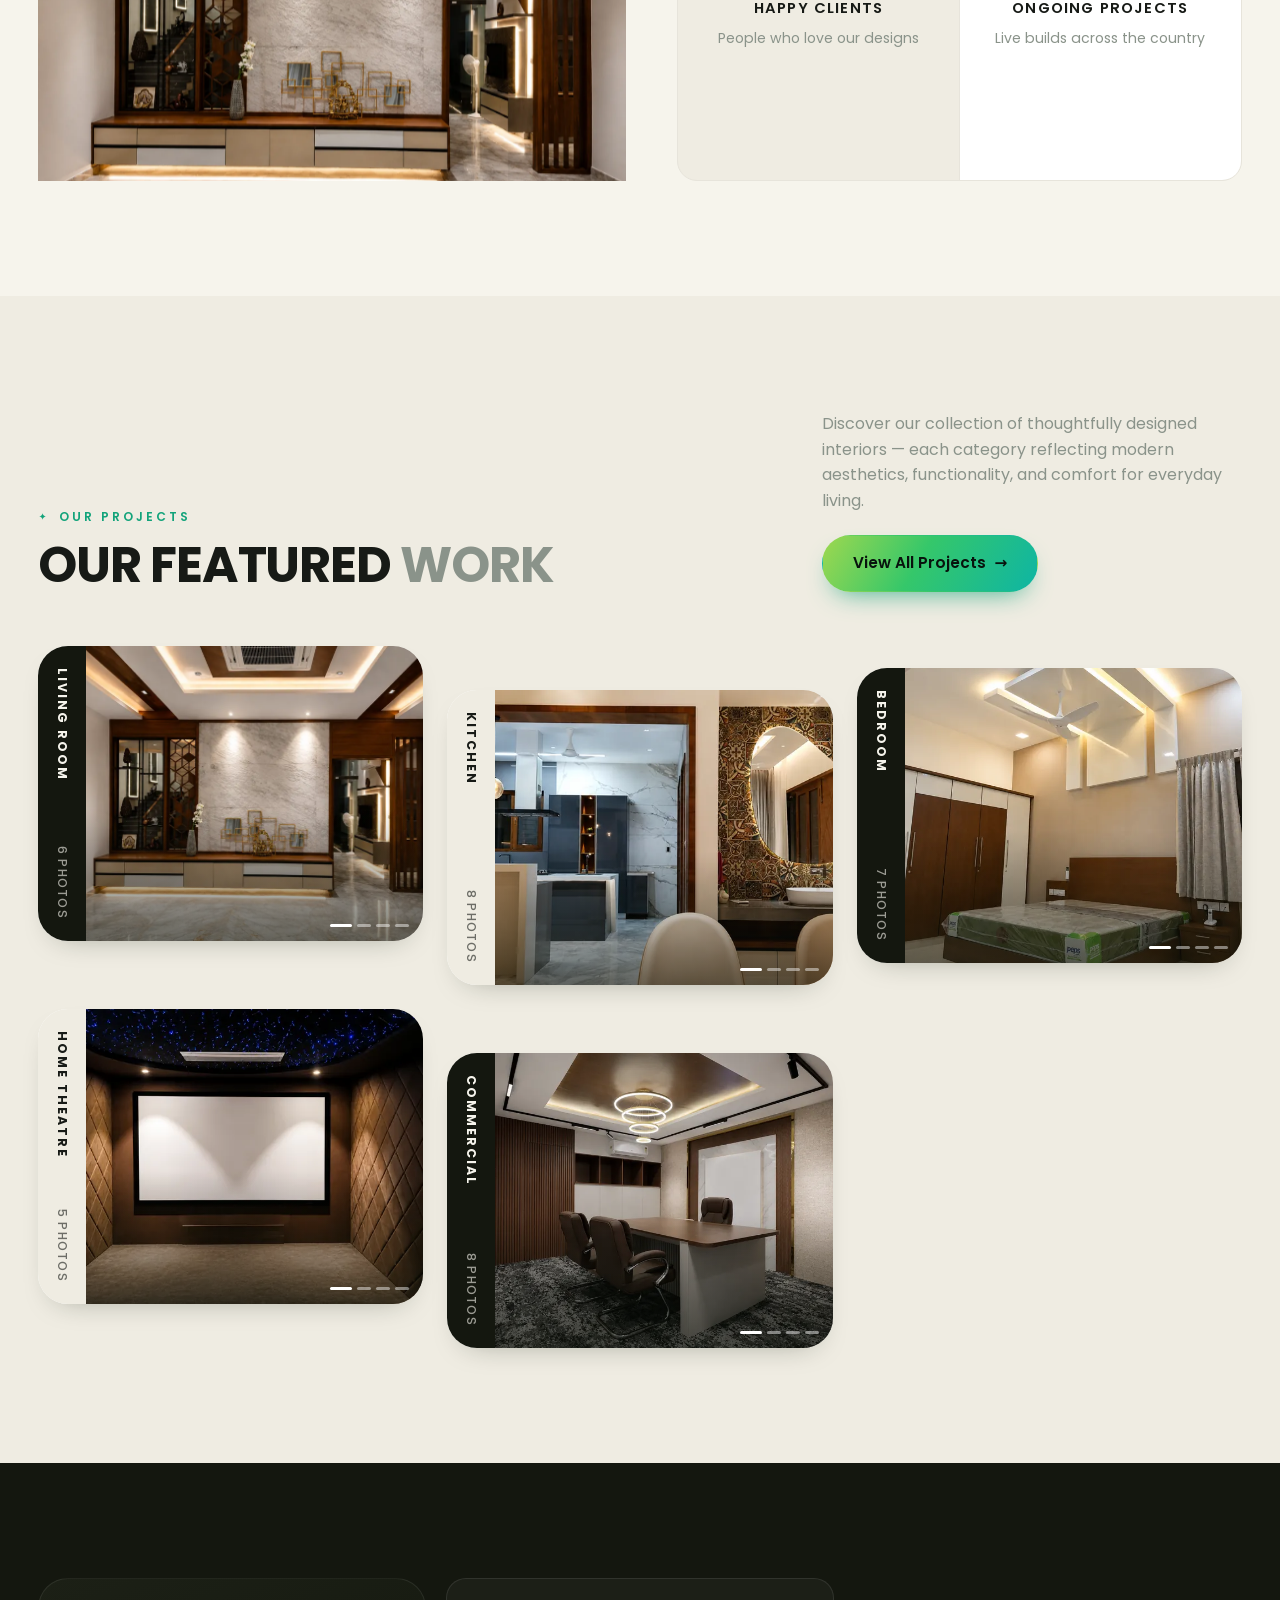
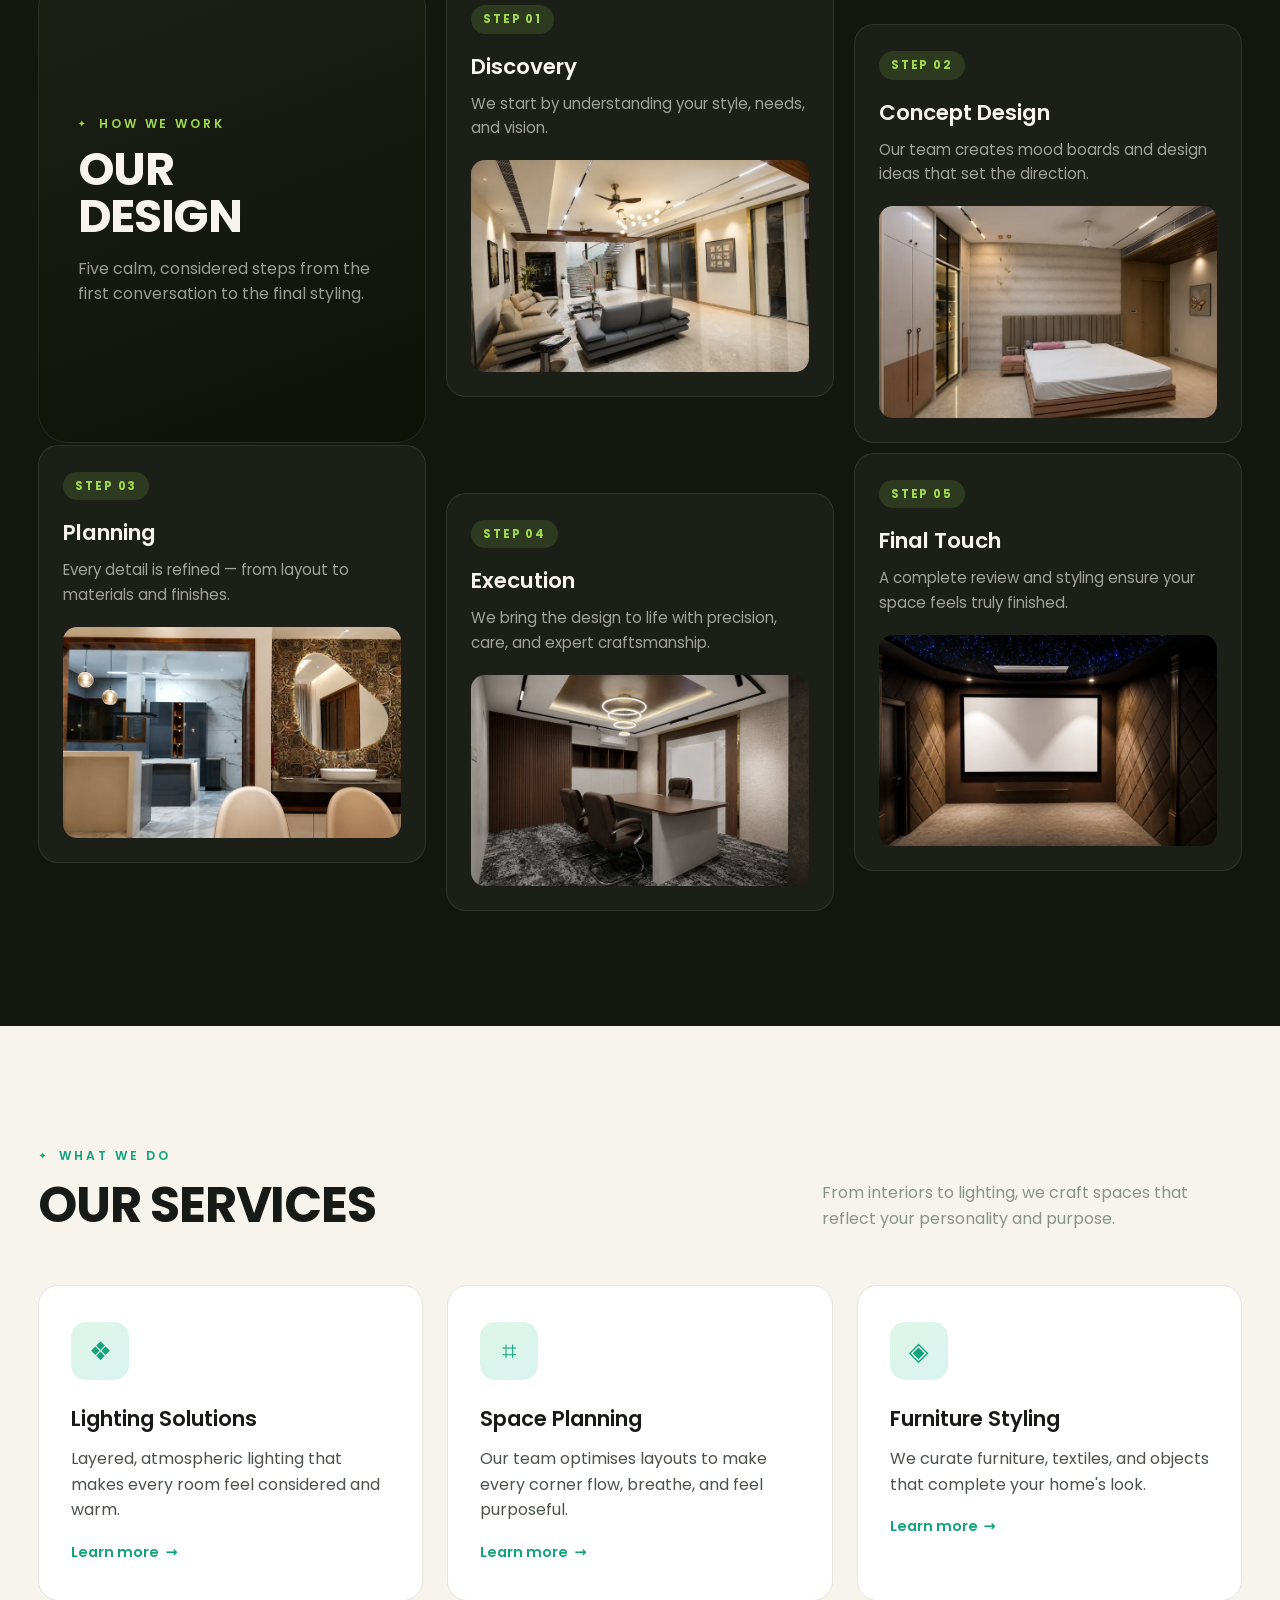
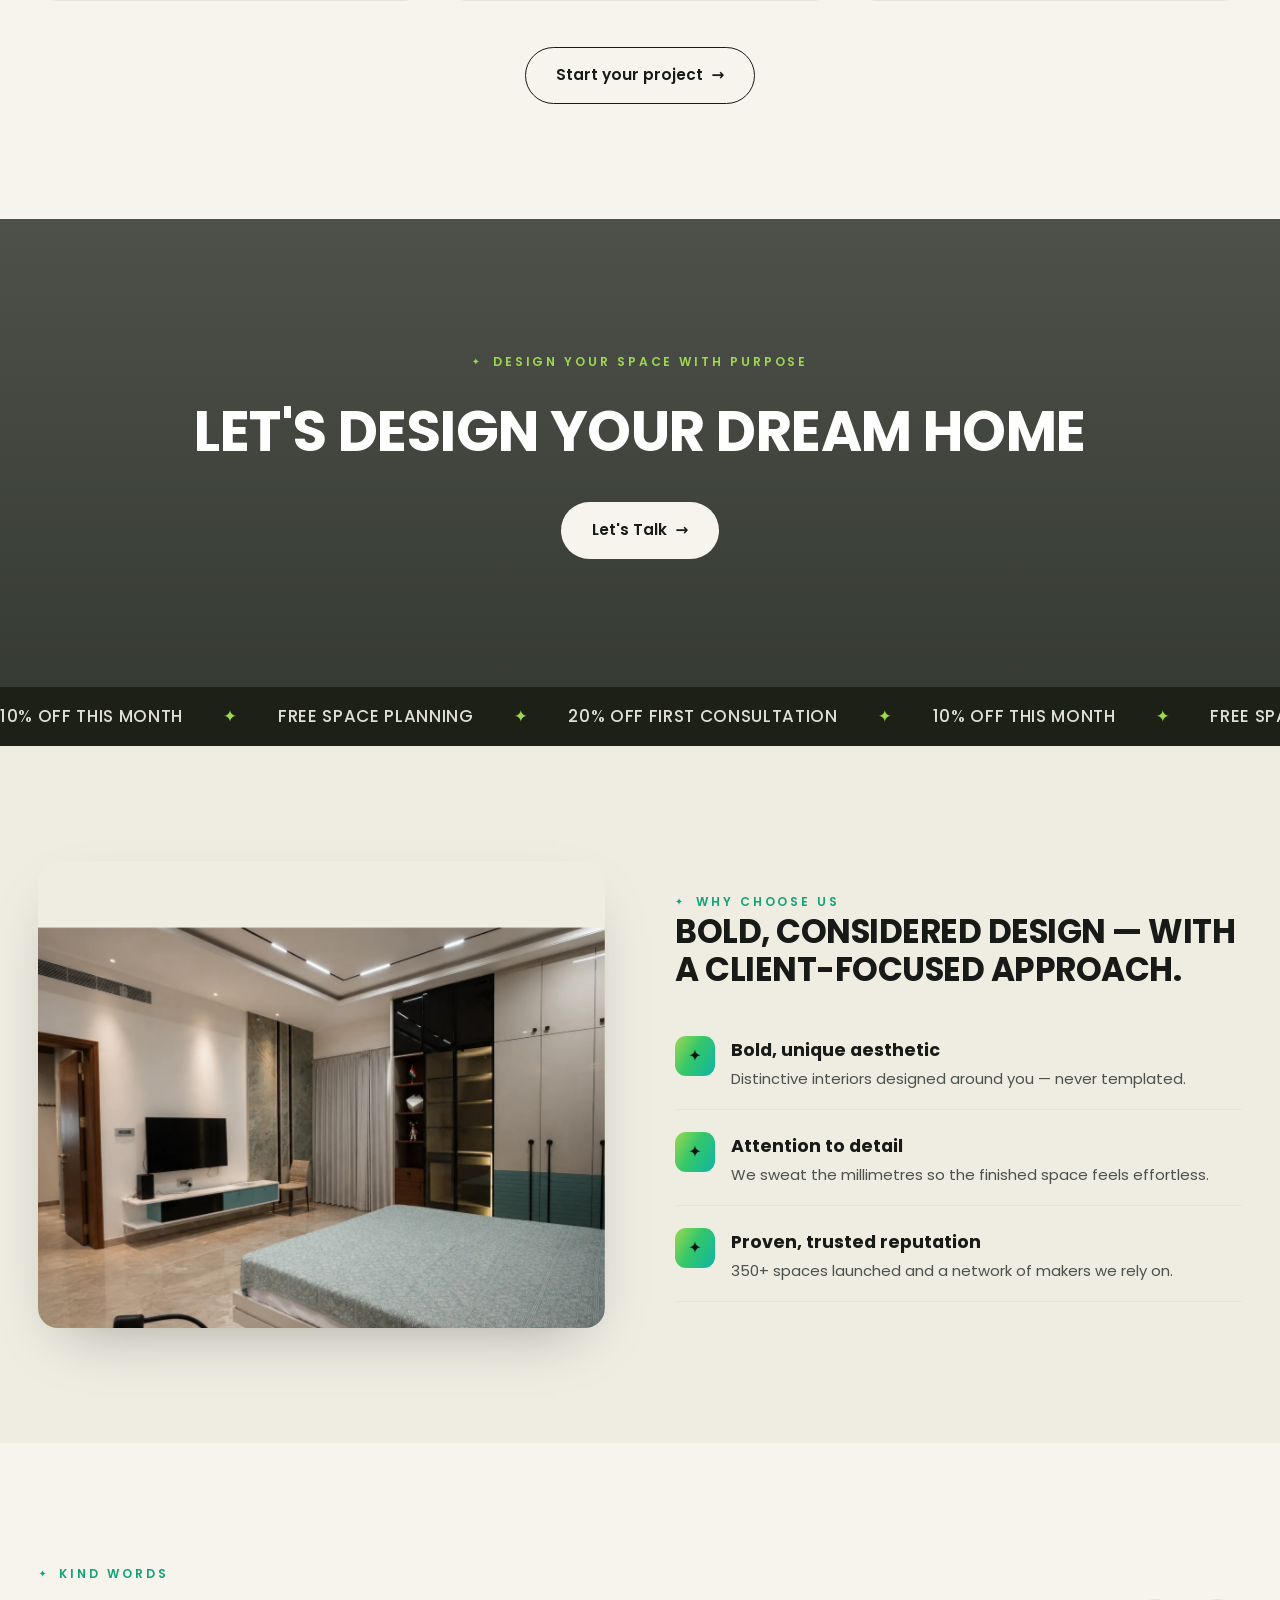
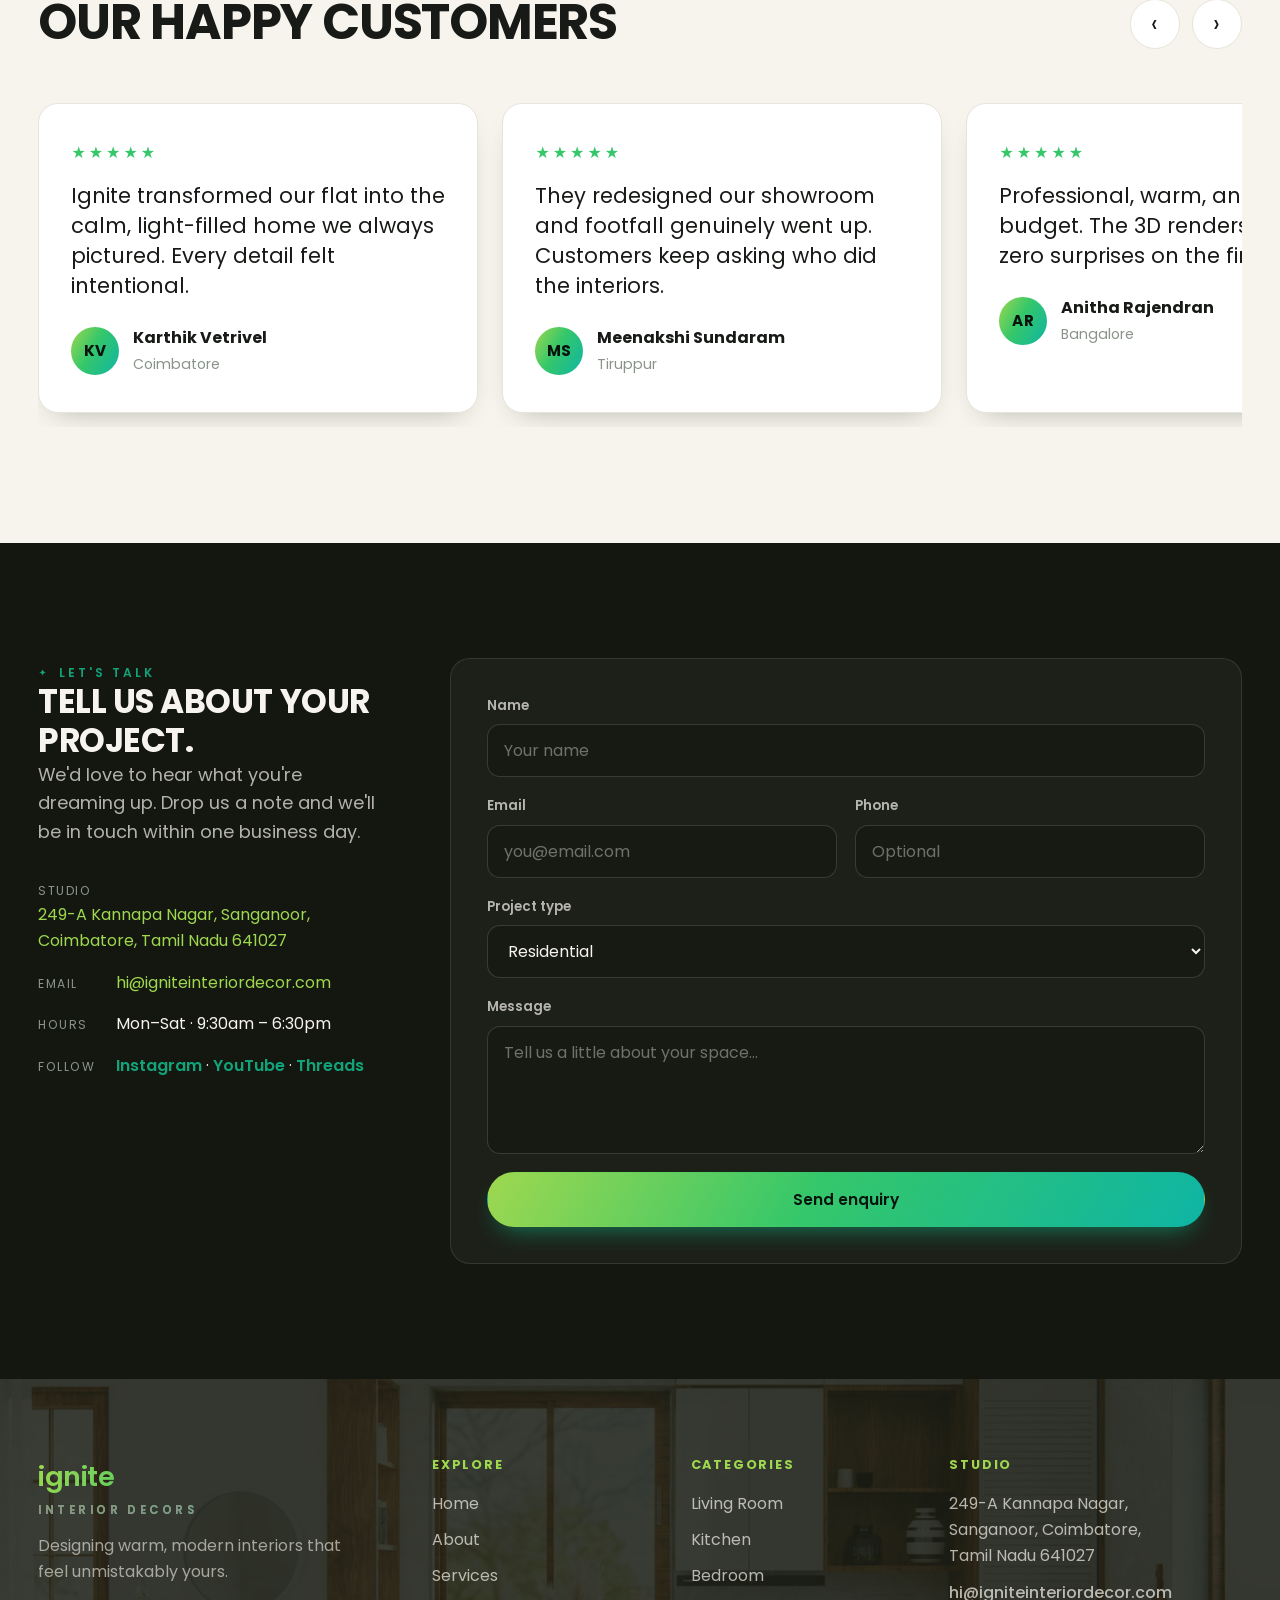
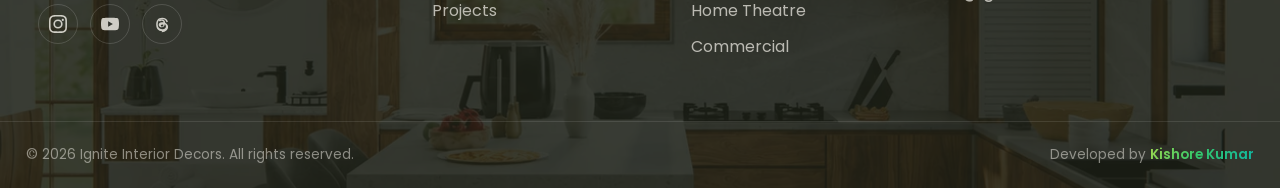
==== commit 96fc9be7: "Transparent hero header, richer motion, aligned project grid Header - Lift the homepage header out o" ====
--- a/index.html
+++ b/index.html
@@ -18,7 +18,7 @@
   <link href="https://fonts.googleapis.com/css2?family=Poppins:ital,wght@0,300;0,400;0,500;0,600;0,700;0,800;1,400&display=swap" rel="stylesheet" />
   <link rel="stylesheet" href="styles.css" />
 </head>
-<body>
+<body class="home">
 
   <div class="preloader" aria-hidden="true">
     <span class="preloader-mark">ignite</span>
@@ -63,10 +63,6 @@
       <div class="container hero-inner">
         <div class="hero-top">
           <h1 class="hero-title">Mood Begins <span class="accent">at Home</span></h1>
-          <ul class="hero-services">
-            <li><span class="num">1.</span>Interior Styling</li>
-            <li><span class="num">2.</span>Space Planning</li>
-          </ul>
         </div>
 
         <div class="hero-bottom">
@@ -146,43 +142,51 @@
       </div>
     </section>
 
-    <!-- ============ DESIGN PROCESS ============ -->
+    <!-- ============ DESIGN PROCESS (staggered cards) ============ -->
     <section class="process section" id="process">
       <div class="container">
-        <div class="section-head">
-          <div class="reveal">
+        <div class="process-mosaic">
+          <!-- Oversized title panel, like the reference -->
+          <div class="process-intro reveal">
             <span class="eyebrow">How we work</span>
-            <h2 class="section-title section-head-title">Our Design Process</h2>
-          </div>
-          <p class="section-head-note reveal">Five calm, considered steps from first conversation to final styling.</p>
-        </div>
-
-        <div class="process-list">
-          <div class="process-step reveal">
-            <span class="step-num">01</span>
-            <div><h3 class="step-title">Discovery</h3><p class="step-desc">We start by understanding your style, needs, and vision.</p></div>
-            <img class="step-thumb" src="assets/gallery/living-room/living-room-02-thumb.webp" alt="" loading="lazy" />
-          </div>
-          <div class="process-step reveal">
-            <span class="step-num">02</span>
-            <div><h3 class="step-title">Concept Design</h3><p class="step-desc">Our team creates mood boards and design ideas that set the direction.</p></div>
-            <img class="step-thumb" src="assets/gallery/bedroom/bedroom-02-thumb.webp" alt="" loading="lazy" />
-          </div>
-          <div class="process-step reveal">
-            <span class="step-num">03</span>
-            <div><h3 class="step-title">Planning</h3><p class="step-desc">Every detail is refined — from layout to materials and finishes.</p></div>
-            <img class="step-thumb" src="assets/gallery/kitchen/kitchen-01-thumb.webp" alt="" loading="lazy" />
-          </div>
-          <div class="process-step reveal">
-            <span class="step-num">04</span>
-            <div><h3 class="step-title">Execution</h3><p class="step-desc">We bring the design to life with precision, care, and expert craftsmanship.</p></div>
-            <img class="step-thumb" src="assets/gallery/commercial/commercial-01-thumb.webp" alt="" loading="lazy" />
-          </div>
-          <div class="process-step reveal">
-            <span class="step-num">05</span>
-            <div><h3 class="step-title">Final Touch</h3><p class="step-desc">A complete review and styling ensure your space feels truly finished.</p></div>
-            <img class="step-thumb" src="assets/gallery/home-theatre/home-theatre-01-thumb.webp" alt="" loading="lazy" />
-          </div>
+            <h2 class="process-headline">Our<br />Design</h2>
+            <p>Five calm, considered steps from the first conversation to the final styling.</p>
+          </div>
+
+          <article class="process-card reveal" style="--i:0">
+            <span class="step-tag">Step 01</span>
+            <h3 class="step-title">Discovery</h3>
+            <p class="step-desc">We start by understanding your style, needs, and vision.</p>
+            <img class="step-thumb" src="assets/gallery/living-room/living-room-02-thumb.webp" alt="Discovery — an Ignite living room project" loading="lazy" decoding="async" />
+          </article>
+
+          <article class="process-card reveal" style="--i:1">
+            <span class="step-tag">Step 02</span>
+            <h3 class="step-title">Concept Design</h3>
+            <p class="step-desc">Our team creates mood boards and design ideas that set the direction.</p>
+            <img class="step-thumb" src="assets/gallery/bedroom/bedroom-02-thumb.webp" alt="Concept design — an Ignite bedroom project" loading="lazy" decoding="async" />
+          </article>
+
+          <article class="process-card reveal" style="--i:2">
+            <span class="step-tag">Step 03</span>
+            <h3 class="step-title">Planning</h3>
+            <p class="step-desc">Every detail is refined — from layout to materials and finishes.</p>
+            <img class="step-thumb" src="assets/gallery/kitchen/kitchen-01-thumb.webp" alt="Planning — an Ignite kitchen project" loading="lazy" decoding="async" />
+          </article>
+
+          <article class="process-card reveal" style="--i:3">
+            <span class="step-tag">Step 04</span>
+            <h3 class="step-title">Execution</h3>
+            <p class="step-desc">We bring the design to life with precision, care, and expert craftsmanship.</p>
+            <img class="step-thumb" src="assets/gallery/commercial/commercial-01-thumb.webp" alt="Execution — an Ignite commercial project" loading="lazy" decoding="async" />
+          </article>
+
+          <article class="process-card reveal" style="--i:4">
+            <span class="step-tag">Step 05</span>
+            <h3 class="step-title">Final Touch</h3>
+            <p class="step-desc">A complete review and styling ensure your space feels truly finished.</p>
+            <img class="step-thumb" src="assets/gallery/home-theatre/home-theatre-01-thumb.webp" alt="Final touch — an Ignite home theatre project" loading="lazy" decoding="async" />
+          </article>
         </div>
       </div>
     </section>
@@ -281,32 +285,48 @@
             <div class="stars">★★★★★</div>
             <q>Ignite transformed our flat into the calm, light-filled home we always pictured. Every detail felt intentional.</q>
             <footer>
-              <span class="avatar" aria-hidden="true">EM</span>
-              <div><strong>Ethan Miller</strong><span>Decorator</span></div>
-            </footer>
-          </blockquote>
-          <blockquote class="testimonial reveal">
-            <div class="stars">★★★★★</div>
-            <q>They redesigned our café and footfall genuinely went up. Guests keep asking who did the interiors.</q>
-            <footer>
-              <span class="avatar" aria-hidden="true">JA</span>
-              <div><strong>Jashon</strong><span>Professor</span></div>
+              <span class="avatar" aria-hidden="true">KV</span>
+              <div><strong>Karthik Vetrivel</strong><span>Coimbatore</span></div>
+            </footer>
+          </blockquote>
+          <blockquote class="testimonial reveal">
+            <div class="stars">★★★★★</div>
+            <q>They redesigned our showroom and footfall genuinely went up. Customers keep asking who did the interiors.</q>
+            <footer>
+              <span class="avatar" aria-hidden="true">MS</span>
+              <div><strong>Meenakshi Sundaram</strong><span>Tiruppur</span></div>
             </footer>
           </blockquote>
           <blockquote class="testimonial reveal">
             <div class="stars">★★★★★</div>
             <q>Professional, warm, and on budget. The 3D renders meant zero surprises on the final result.</q>
             <footer>
-              <span class="avatar" aria-hidden="true">NM</span>
-              <div><strong>Noah Mike</strong><span>Assistant</span></div>
+              <span class="avatar" aria-hidden="true">AR</span>
+              <div><strong>Anitha Rajendran</strong><span>Bangalore</span></div>
             </footer>
           </blockquote>
           <blockquote class="testimonial reveal">
             <div class="stars">★★★★★</div>
             <q>Our office finally feels like a place the team wants to be. Thoughtful, functional, beautiful.</q>
             <footer>
-              <span class="avatar" aria-hidden="true">AH</span>
-              <div><strong>Ali Hamja</strong><span>Editor</span></div>
+              <span class="avatar" aria-hidden="true">SM</span>
+              <div><strong>Senthil Murugan</strong><span>Coimbatore</span></div>
+            </footer>
+          </blockquote>
+          <blockquote class="testimonial reveal">
+            <div class="stars">★★★★★</div>
+            <q>The modular kitchen is a joy to cook in. Every inch was planned around how we actually use the space.</q>
+            <footer>
+              <span class="avatar" aria-hidden="true">LK</span>
+              <div><strong>Lakshmi Kannan</strong><span>Tiruppur</span></div>
+            </footer>
+          </blockquote>
+          <blockquote class="testimonial reveal">
+            <div class="stars">★★★★★</div>
+            <q>They handled our home theatre end to end — acoustics, seating, lighting. It feels like a proper cinema.</q>
+            <footer>
+              <span class="avatar" aria-hidden="true">DP</span>
+              <div><strong>Dhanasekaran Palani</strong><span>Bangalore</span></div>
             </footer>
           </blockquote>
         </div>
--- a/styles.css
+++ b/styles.css
@@ -32,6 +32,9 @@
 
   --container: 1820px;
   --ease: cubic-bezier(.22, .61, .36, 1);
+  /* Strong deceleration — what makes a reveal look like it settles
+     into place rather than sliding to a stop. */
+  --ease-out: cubic-bezier(.16, 1, .3, 1);
 
   /* Poppins throughout — one geometric sans, like the reference site.
      The three tokens are kept so every rule keeps its intent (display
@@ -132,6 +135,22 @@
 }
 .btn:hover { transform: translateY(-3px); }
 .btn:active { transform: translateY(-1px); }
+
+/* A light sweep passes across the button on hover. */
+.btn { position: relative; overflow: hidden; isolation: isolate; }
+.btn::after {
+  content: "";
+  position: absolute; inset: 0;
+  z-index: -1;
+  background: linear-gradient(115deg, transparent 35%, rgba(255,255,255,.42) 50%, transparent 65%);
+  transform: translateX(-120%);
+  transition: transform .7s var(--ease);
+}
+.btn:hover::after { transform: translateX(120%); }
+
+/* Arrows ease forward on hover. */
+.btn .arrow, .service-link .arrow { transition: transform .35s var(--ease); }
+.btn:hover .arrow, .service-link:hover .arrow { transform: translateX(5px); }
 .btn .arrow { transition: transform .3s var(--ease); }
 .btn:hover .arrow { transform: translateX(4px); }
 
@@ -168,42 +187,66 @@
 /* =========================================================
    HEADER
    ========================================================= */
+/* Dark bar by default — inner pages have no hero behind the header, so
+   the white nav needs something to sit on. */
 .site-header {
   position: sticky;
   top: 0;
   z-index: 100;
-  background: rgba(246, 244, 236, .7);
-  backdrop-filter: blur(14px);
-  border-bottom: 1px solid transparent;
-  transition: background .3s var(--ease), border-color .3s var(--ease);
-}
+  background: linear-gradient(100deg, var(--dark) 0%, var(--dark-2) 55%, #101408 100%);
+  border-bottom: 1px solid rgba(255, 255, 255, .07);
+  transition: background .45s var(--ease), border-color .45s var(--ease),
+              box-shadow .45s var(--ease);
+  animation: header-drop .8s var(--ease) both;
+}
+@keyframes header-drop { from { transform: translateY(-100%); opacity: 0; } }
+
 .site-header.scrolled {
-  background: rgba(246, 244, 236, .93);
-  border-bottom-color: var(--line);
-  box-shadow: 0 10px 30px -24px rgba(0, 0, 0, .5);
-}
+  border-bottom-color: rgba(255, 255, 255, .12);
+  box-shadow: 0 14px 34px -22px rgba(0, 0, 0, .75);
+}
+
+/* Homepage: the header is lifted OUT OF FLOW so the hero starts at the
+   very top of the page and its photo runs behind the nav. Without this
+   the hero begins below the header and a transparent bar just exposes
+   the cream page background. */
+.home .site-header { position: fixed; left: 0; right: 0; }
+
+/* Fully transparent over the hero. The bar fades back in as soon as you
+   scroll, otherwise the white nav would land on cream content below. */
+.home .site-header:not(.scrolled) {
+  background: transparent;
+  border-bottom-color: transparent;
+  box-shadow: none;
+}
+.home .site-header:not(.scrolled) .main-nav a { text-shadow: 0 1px 12px rgba(0, 0, 0, .55); }
+.home .site-header:not(.scrolled) .nav-cta { text-shadow: none; }
+.home .site-header:not(.scrolled) .brand-logo { filter: drop-shadow(0 3px 14px rgba(0, 0, 0, .55)); }
 .header-inner {
   display: flex;
   align-items: center;
   justify-content: space-between;
-  min-height: 78px;
+  min-height: 82px;
   gap: 20px;
 }
+/* The logo PNG carries real alpha, so it sits on the dark bar without
+   any blend mode — which would only muddy the green. */
 .brand-logo {
-  height: 42px; width: auto;
-  mix-blend-mode: multiply;
+  height: 58px; width: auto;
   transition: transform .4s var(--ease);
 }
-.brand:hover .brand-logo { transform: scale(1.03); }
+.brand:hover .brand-logo { transform: scale(1.04); }
 
 .main-nav { display: flex; align-items: center; gap: 32px; }
 .main-nav a {
   font-weight: 500;
   font-size: .96rem;
-  color: var(--ink-soft);
+  color: rgba(255, 255, 255, .82);
   position: relative;
   transition: color .25s var(--ease);
 }
+.main-nav a:not(.nav-cta):hover,
+.main-nav a.active { color: #fff; }
 .main-nav a:not(.nav-cta)::after {
   content: "";
   position: absolute;
@@ -214,19 +257,26 @@
   transform-origin: left;
   transition: transform .3s var(--ease);
 }
-.main-nav a:not(.nav-cta):hover { color: var(--ink); }
+.main-nav a:not(.nav-cta):hover { color: #fff; }
 .main-nav a:not(.nav-cta):hover::after,
 .main-nav a.active:not(.nav-cta)::after { transform: scaleX(1); }
-.main-nav a.active:not(.nav-cta) { color: var(--ink); }
-
+.main-nav a.active:not(.nav-cta) { color: #fff; }
+
+/* Accent pill on the dark bar, like the reference header's CTA. */
 .nav-cta {
-  background: var(--ink);
-  color: var(--cream) !important;
-  padding: 11px 22px;
+  background: var(--grad);
+  color: #08130d !important;
+  font-weight: 600;
+  padding: 12px 26px;
   border-radius: 999px;
-  transition: transform .3s var(--ease), background .3s var(--ease);
-}
-.nav-cta:hover { transform: translateY(-2px); background: #000; }
+  box-shadow: 0 10px 24px -12px rgba(18, 163, 122, .9);
+  transition: transform .3s var(--ease), box-shadow .3s var(--ease), filter .3s var(--ease);
+}
+.nav-cta:hover {
+  transform: translateY(-2px);
+  filter: brightness(1.06);
+  box-shadow: 0 16px 30px -12px rgba(18, 163, 122, 1);
+}
 
 .nav-burger { display: none; }
 .nav-scrim { display: none; }
@@ -290,17 +340,19 @@
   text-shadow: 0 8px 44px rgba(0,0,0,.4);
 }
 .hero-title .accent { color: #e9e0cd; }
-.hero-services {
-  list-style: none;
-  padding: 0;
-  margin-top: 8px;
-  display: grid;
-  gap: 12px;
-  text-align: right;
-  flex: none;
-}
-.hero-services li { font-weight: 600; font-size: clamp(.95rem, 1.4vw, 1.15rem); white-space: nowrap; }
-.hero-services .num { color: var(--green-1); margin-right: 6px; }
+
+/* Hero entrance: each block rises and settles in sequence. */
+.hero-title,
+.hero-tagline,
+.hero-filmstrip { animation: hero-rise 1.1s var(--ease) both; }
+.hero-title    { animation-delay: .15s; }
+.hero-tagline  { animation-delay: .35s; }
+.hero-filmstrip{ animation-delay: .5s; }
+@keyframes hero-rise {
+  from { opacity: 0; transform: translateY(38px); }
+  to   { opacity: 1; transform: none; }
+}
+
 .hero-bottom {
   display: flex;
   justify-content: space-between;
@@ -467,45 +519,93 @@
    PROCESS
    ========================================================= */
 .process { background: var(--dark); color: var(--cream); }
-.process .section-title, .process .section-head-title { color: var(--cream); }
-.process .section-head-note { color: rgba(246,244,236,.6); }
-.process-list {
+
+/* Staggered mosaic, like the reference: an oversized title panel on the
+   left and step cards scattered across a 12-column grid rather than
+   stacked in a plain list. */
+.process-mosaic {
   display: grid;
-  gap: 0;
-}
-.process-step {
-  display: grid;
-  grid-template-columns: 90px 1fr auto;
-  gap: 28px;
-  align-items: center;
-  padding: 28px 0;
-  border-top: 1px solid rgba(255,255,255,.1);
-  transition: padding .4s var(--ease);
-}
-.process-step:last-child { border-bottom: 1px solid rgba(255,255,255,.1); }
-.process-step .step-num {
+  grid-template-columns: repeat(12, 1fr);
+  gap: 20px;
+  align-items: start;
+}
+.process-intro {
+  grid-column: span 4;
+  align-self: stretch;
+  background: linear-gradient(160deg, var(--dark-2), #0d1108);
+  border: 1px solid rgba(255, 255, 255, .08);
+  border-radius: var(--radius-lg);
+  padding: clamp(28px, 3vw, 44px);
+  display: flex;
+  flex-direction: column;
+  justify-content: center;
+  min-height: 320px;
+}
+.process-intro .eyebrow { color: var(--green-1); }
+.process-headline {
   font-family: var(--font-display);
-  font-size: 2.4rem;
-  background: var(--grad);
-  -webkit-background-clip: text; background-clip: text; color: transparent;
-}
-.process-step .step-title {
+  font-weight: 700;
+  text-transform: uppercase;
+  font-size: clamp(2.2rem, 3.6vw, 3.6rem);
+  line-height: 1.02;
+  letter-spacing: -0.03em;
+  color: var(--cream);
+  margin: 12px 0 16px;
+}
+.process-intro p { color: rgba(246, 244, 236, .6); max-width: 32ch; }
+
+.process-card {
+  grid-column: span 4;
+  background: rgba(255, 255, 255, .035);
+  border: 1px solid rgba(255, 255, 255, .09);
+  border-radius: var(--radius);
+  padding: 26px 24px 24px;
+  transition: transform .45s var(--ease), background .45s var(--ease),
+              border-color .45s var(--ease), box-shadow .45s var(--ease);
+}
+/* Offsets that give the block its scattered rhythm. */
+.process-card:nth-child(3) { margin-top: 46px; }
+.process-card:nth-child(4) { margin-top: -18px; }
+.process-card:nth-child(5) { margin-top: 30px; }
+.process-card:nth-child(6) { margin-top: -10px; }
+
+.process-card:hover {
+  transform: translateY(-8px);
+  background: rgba(255, 255, 255, .06);
+  border-color: rgba(158, 216, 79, .35);
+  box-shadow: 0 26px 50px -30px rgba(0, 0, 0, .9);
+}
+
+.step-tag {
+  display: inline-block;
+  font-size: .72rem;
+  letter-spacing: .16em;
+  text-transform: uppercase;
+  font-weight: 700;
+  padding: 5px 12px;
+  border-radius: 999px;
+  background: rgba(158, 216, 79, .14);
+  color: var(--green-1);
+  margin-bottom: 16px;
+}
+.process-card .step-title {
   font-family: var(--font-display);
   font-weight: 600;
-  font-size: clamp(1.4rem, 2.7vw, 2rem);
+  font-size: 1.35rem;
   color: var(--cream);
-}
-.process-step .step-desc { color: rgba(246,244,236,.66); max-width: 46ch; }
-.process-step .step-thumb {
-  width: 120px; height: 84px;
-  border-radius: 12px;
+  margin-bottom: 8px;
+}
+.process-card .step-desc { color: rgba(246, 244, 236, .62); font-size: .94rem; }
+.process-card .step-thumb {
+  width: 100%;
+  aspect-ratio: 16 / 10;
   object-fit: cover;
-  opacity: .0;
-  transform: translateX(20px);
-  transition: opacity .4s var(--ease), transform .4s var(--ease);
-}
-.process-step:hover { padding-inline: 14px; }
-.process-step:hover .step-thumb { opacity: 1; transform: none; }
+  border-radius: 14px;
+  margin-top: 20px;
+  filter: saturate(.9);
+  transition: filter .5s var(--ease), transform .6s var(--ease);
+}
+.process-card:hover .step-thumb { filter: saturate(1.05); transform: scale(1.02); }
 
 /* =========================================================
    SERVICES
@@ -786,12 +886,24 @@
    between them — the "seamless fade" browsing effect. Only the
    first image is eager; the rest are lazy and fade in on cycle.
    ========================================================= */
+/* Staggered mosaic rather than a uniform grid: cards sit at different
+   heights and vertical offsets, the way the reference's featured work
+   reads. align-items:start lets each card keep its own height. */
 .cat-grid {
   display: grid;
   grid-template-columns: repeat(3, 1fr);
   gap: 24px;
+  align-items: start;
 }
 .cat-grid.is-hub { grid-template-columns: repeat(2, 1fr); gap: 30px; }
+
+/* Offsets are keyed to COLUMN position, not card order, so every row
+   staggers identically and the columns stay aligned with each other.
+   Card heights are left uniform on purpose: mixing aspect ratios in a
+   fixed grid makes each row as tall as its tallest card and punches
+   holes under the shorter ones. */
+.cat-grid:not(.is-hub) .cat-card:nth-child(3n+2) { margin-top: 44px; }
+.cat-grid:not(.is-hub) .cat-card:nth-child(3n)   { margin-top: 22px; }
 
 /* Card = vertical name rail + image, mirroring the reference's
    featured-work tiles. The rail carries the category name and count. */
@@ -1094,13 +1206,54 @@
 /* =========================================================
    REVEAL (JS-driven) + shared components
    ========================================================= */
+/* Longer travel on a decelerating curve reads as "settling" rather
+   than "sliding" — the difference the reference site gets from GSAP. */
 .js .reveal {
   opacity: 0;
-  transform: translateY(40px);
-  transition: opacity .8s var(--ease), transform .8s var(--ease);
-}
-.js .reveal.is-visible { opacity: 1; transform: none; }
+  transform: translateY(46px);
+  transition: opacity 1s var(--ease-out), transform 1.1s var(--ease-out);
+  will-change: transform, opacity;
+}
+.js .reveal.is-visible { opacity: 1; transform: none; will-change: auto; }
 @media (prefers-reduced-motion: reduce) { .js .reveal { opacity: 1; transform: none; transition: none; } }
+
+/* ---- Image reveal: the photo un-zooms behind a wipe as it enters ----
+   Uses the standalone `scale` property, not `transform`, so the
+   parallax below can drive `translate` on the same element without the
+   two overwriting each other. */
+.js .img-reveal { position: relative; overflow: hidden; }
+.js .img-reveal > img { scale: 1.18; transition: scale 1.5s var(--ease-out); }
+.js .img-reveal.is-visible > img { scale: 1; }
+.js .img-reveal::after {
+  content: "";
+  position: absolute; inset: 0;
+  background: var(--cream);
+  transform-origin: bottom;
+  transition: transform 1.1s var(--ease-out);
+  z-index: 1;
+  pointer-events: none;
+}
+.js .img-reveal.is-visible::after { transform: scaleY(0); }
+.process .img-reveal::after { background: var(--dark-2); }
+@media (prefers-reduced-motion: reduce) {
+  .js .img-reveal > img { transform: none; }
+  .js .img-reveal::after { display: none; }
+}
+
+/* ---- Scroll-linked parallax: drives `translate` only, so it composes
+   with the reveal's `scale` and stays on the compositor ---- */
+.parallax { will-change: translate; }
+@media (prefers-reduced-motion: reduce) { .parallax { translate: none !important; } }
+
+/* ---- Headline reveal, line by line ---- */
+.js .line-reveal { display: inline-block; overflow: hidden; vertical-align: bottom; }
+.js .line-reveal > span {
+  display: inline-block;
+  transform: translateY(105%);
+  transition: transform 1.1s var(--ease-out);
+}
+.js .line-reveal.is-visible > span { transform: none; }
+@media (prefers-reduced-motion: reduce) { .js .line-reveal > span { transform: none; } }
 
 /* Preloader */
 .preloader {
@@ -1137,34 +1290,38 @@
   .about-text .section-title { max-width: none; }
   .cat-head { align-items: start; gap: 18px; }
   .cat-grid, .cat-grid.is-hub { grid-template-columns: repeat(2, 1fr); }
+  /* Two-up: drop the stagger, it only reads at three columns. */
+  .cat-grid:not(.is-hub) .cat-card:nth-child(n) { margin-top: 0; }
   .masonry { grid-template-columns: repeat(2, 1fr); }
   .service-grid { grid-template-columns: 1fr 1fr; }
   /* stacked layout — the stat grid no longer needs to match a sibling's height */
   .counters { grid-template-columns: 1fr 1fr; grid-template-rows: auto auto; }
   .footer-grid { grid-template-columns: 1fr 1fr; }
   .about-media { max-width: 520px; }
-  .process-step { grid-template-columns: 70px 1fr; }
-  .process-step .step-thumb { display: none; }
+  /* Two per row; the intro panel spans the full width above them. */
+  .process-intro { grid-column: 1 / -1; min-height: 0; }
+  .process-card { grid-column: span 6; }
+  .process-card:nth-child(n) { margin-top: 0; }
 }
 
 @media (max-width: 720px) {
-  /* The drawer is a fixed-position child of the header, so the header must
-     not create a containing block for it — backdrop-filter does exactly
-     that, which collapsed the menu to the header's own height. Drop the
-     blur here and use a near-opaque background instead. */
-  .site-header { backdrop-filter: none; background: rgba(246, 244, 236, .96); }
-  .site-header.scrolled { background: var(--cream); }
+  /* backdrop-filter must stay off here: it would make the header a
+     containing block for the fixed drawer inside it, collapsing the
+     menu to header height. */
+  .site-header, .site-header.scrolled { backdrop-filter: none; }
 
   .nav-burger {
     display: flex; flex-direction: column; justify-content: center; gap: 5px;
     width: 44px; height: 44px; cursor: pointer; z-index: 120;
   }
-  .nav-burger span { display: block; height: 2px; width: 24px; background: var(--ink); border-radius: 2px; transition: transform .3s var(--ease), opacity .3s var(--ease); }
+  /* White in both states: the bar is dark, and so is the open drawer. */
+  .nav-burger span { display: block; height: 2px; width: 24px; background: #fff; border-radius: 2px; transition: transform .3s var(--ease), opacity .3s var(--ease); }
   .main-nav {
     position: fixed; inset: 0 0 0 auto; width: min(320px, 82vw);
     flex-direction: column; align-items: flex-start; justify-content: center;
-    gap: 26px; padding: 40px; background: var(--cream);
-    box-shadow: -20px 0 60px -30px rgba(0,0,0,.5);
+    gap: 26px; padding: 40px;
+    background: linear-gradient(160deg, var(--dark-2), var(--dark));
+    box-shadow: -20px 0 60px -30px rgba(0,0,0,.75);
     transform: translateX(100%); z-index: 110;
     /* visibility keeps the closed drawer out of the tab order —
        an off-screen transform alone leaves its links focusable */
@@ -1185,7 +1342,6 @@
 
 @media (max-width: 760px) {
   .hero-top { flex-direction: column; gap: 20px; }
-  .hero-services { text-align: left; margin-top: 0; }
   .hero-bottom { flex-direction: column; align-items: flex-start; }
   .hero-filmstrip { display: none; }
 }
@@ -1196,8 +1352,7 @@
   .counters { grid-template-rows: auto; }
   .cat-grid, .cat-grid.is-hub, .masonry { grid-template-columns: 1fr; }
   .section-head { flex-direction: column; align-items: flex-start; }
-  .process-step { grid-template-columns: 1fr; gap: 6px; }
-  .process-step .step-num { font-size: 1.8rem; }
+  .process-card { grid-column: 1 / -1; }
   .cat-rail { padding: 16px 11px; font-size: .72rem; letter-spacing: .12em; }
   .lb-nav { width: 44px; height: 44px; font-size: 1.3rem; }
 }
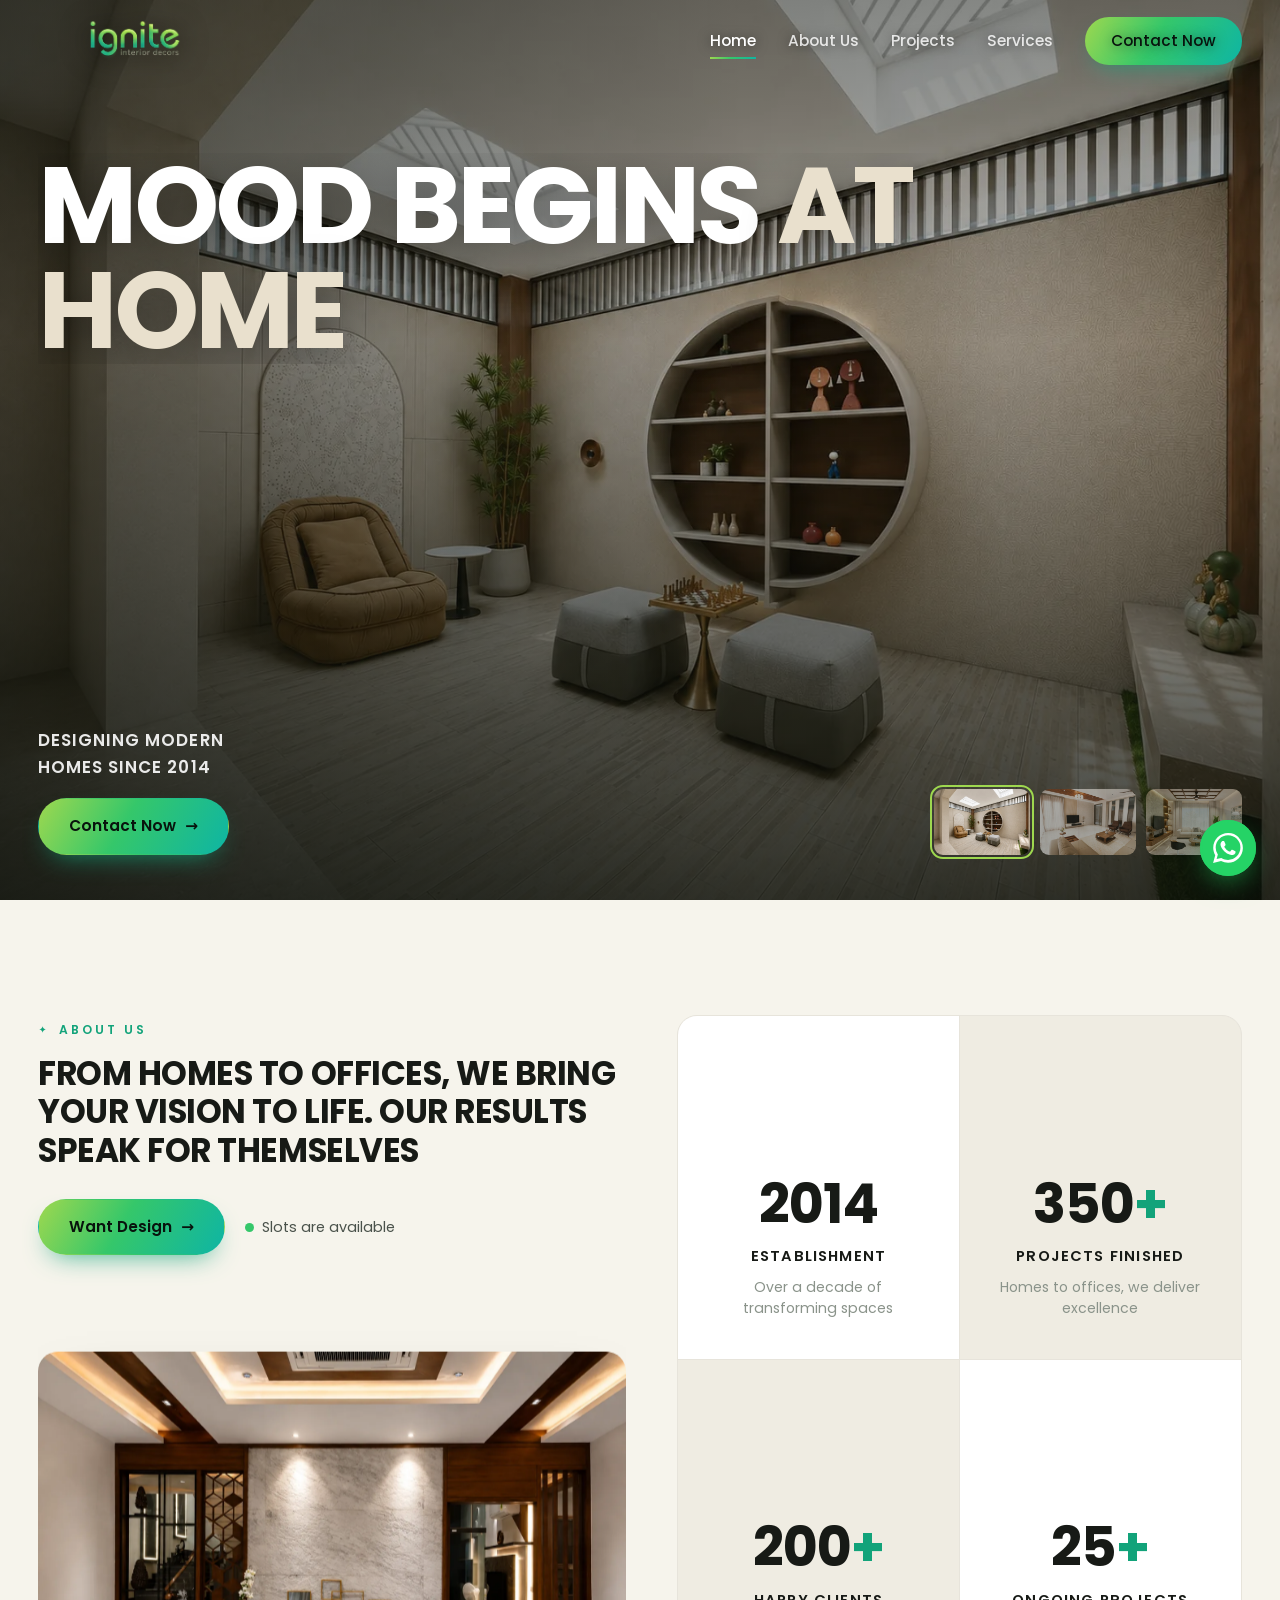
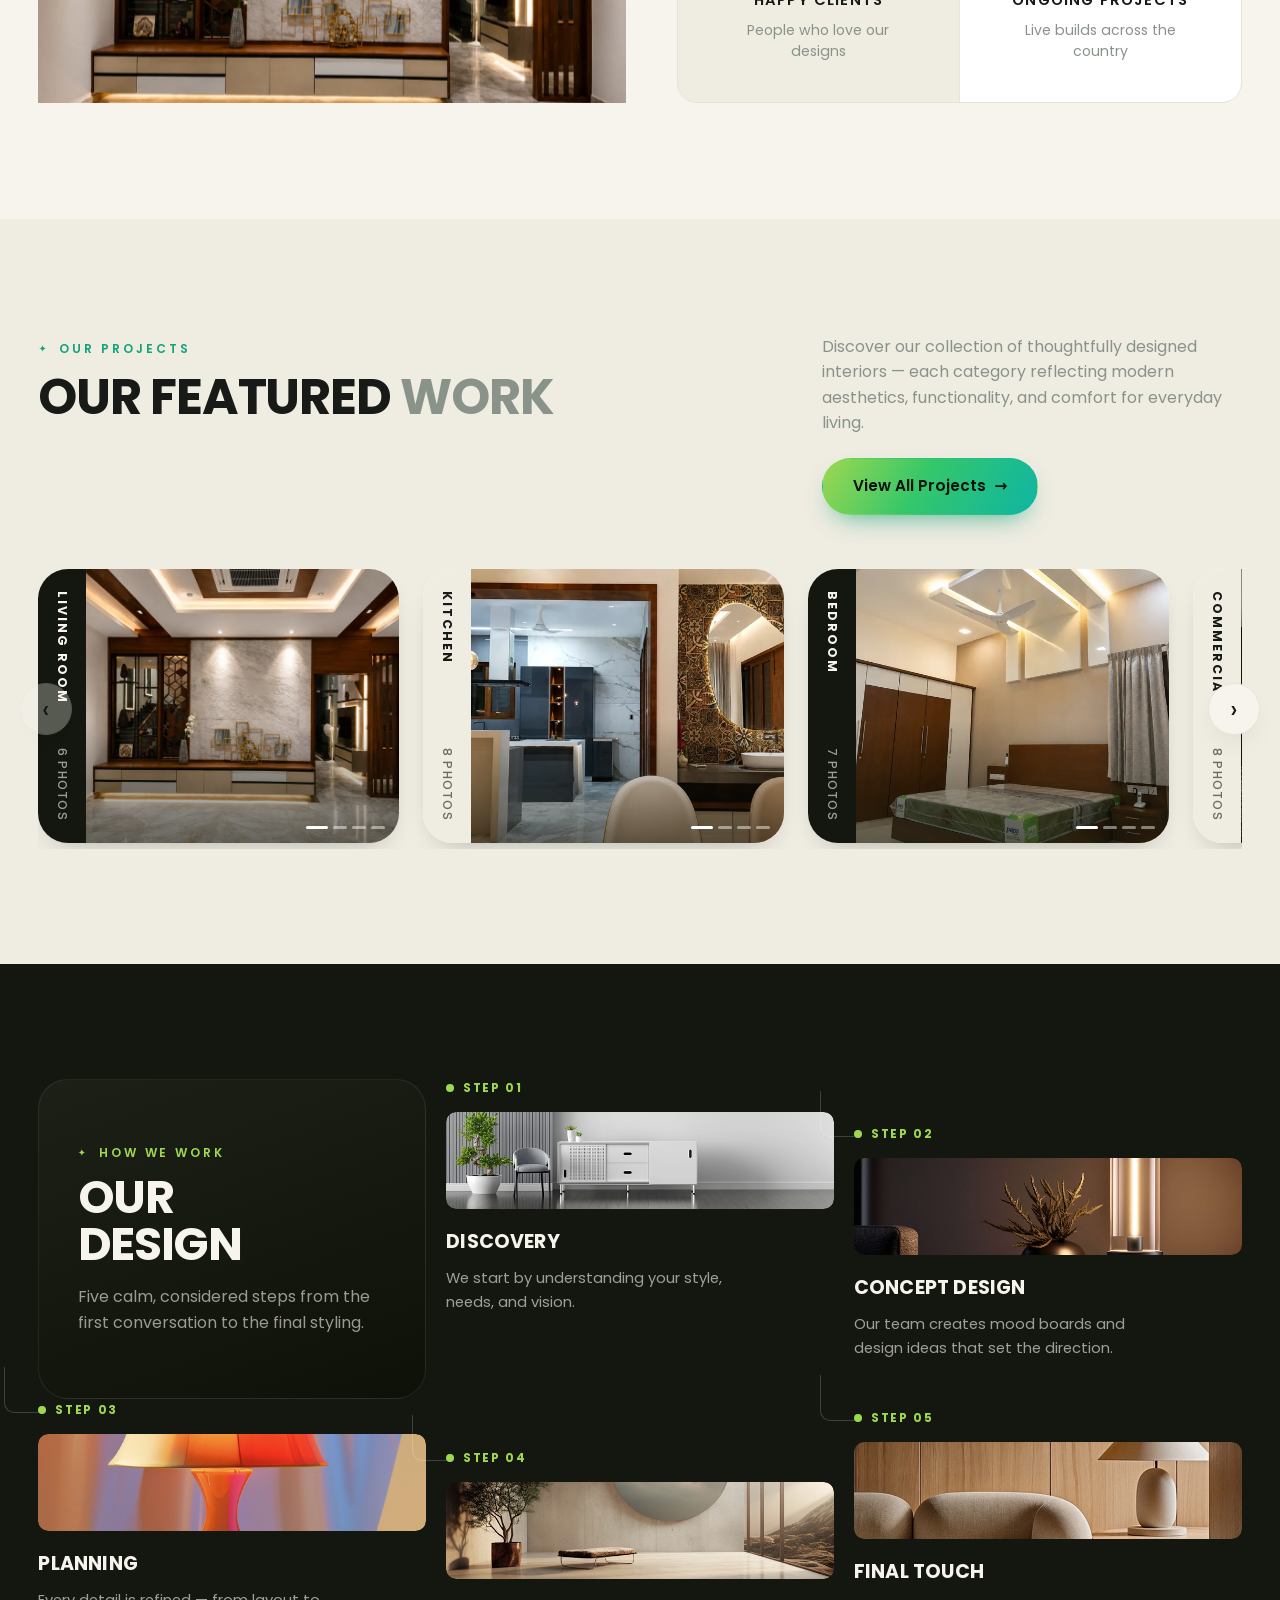
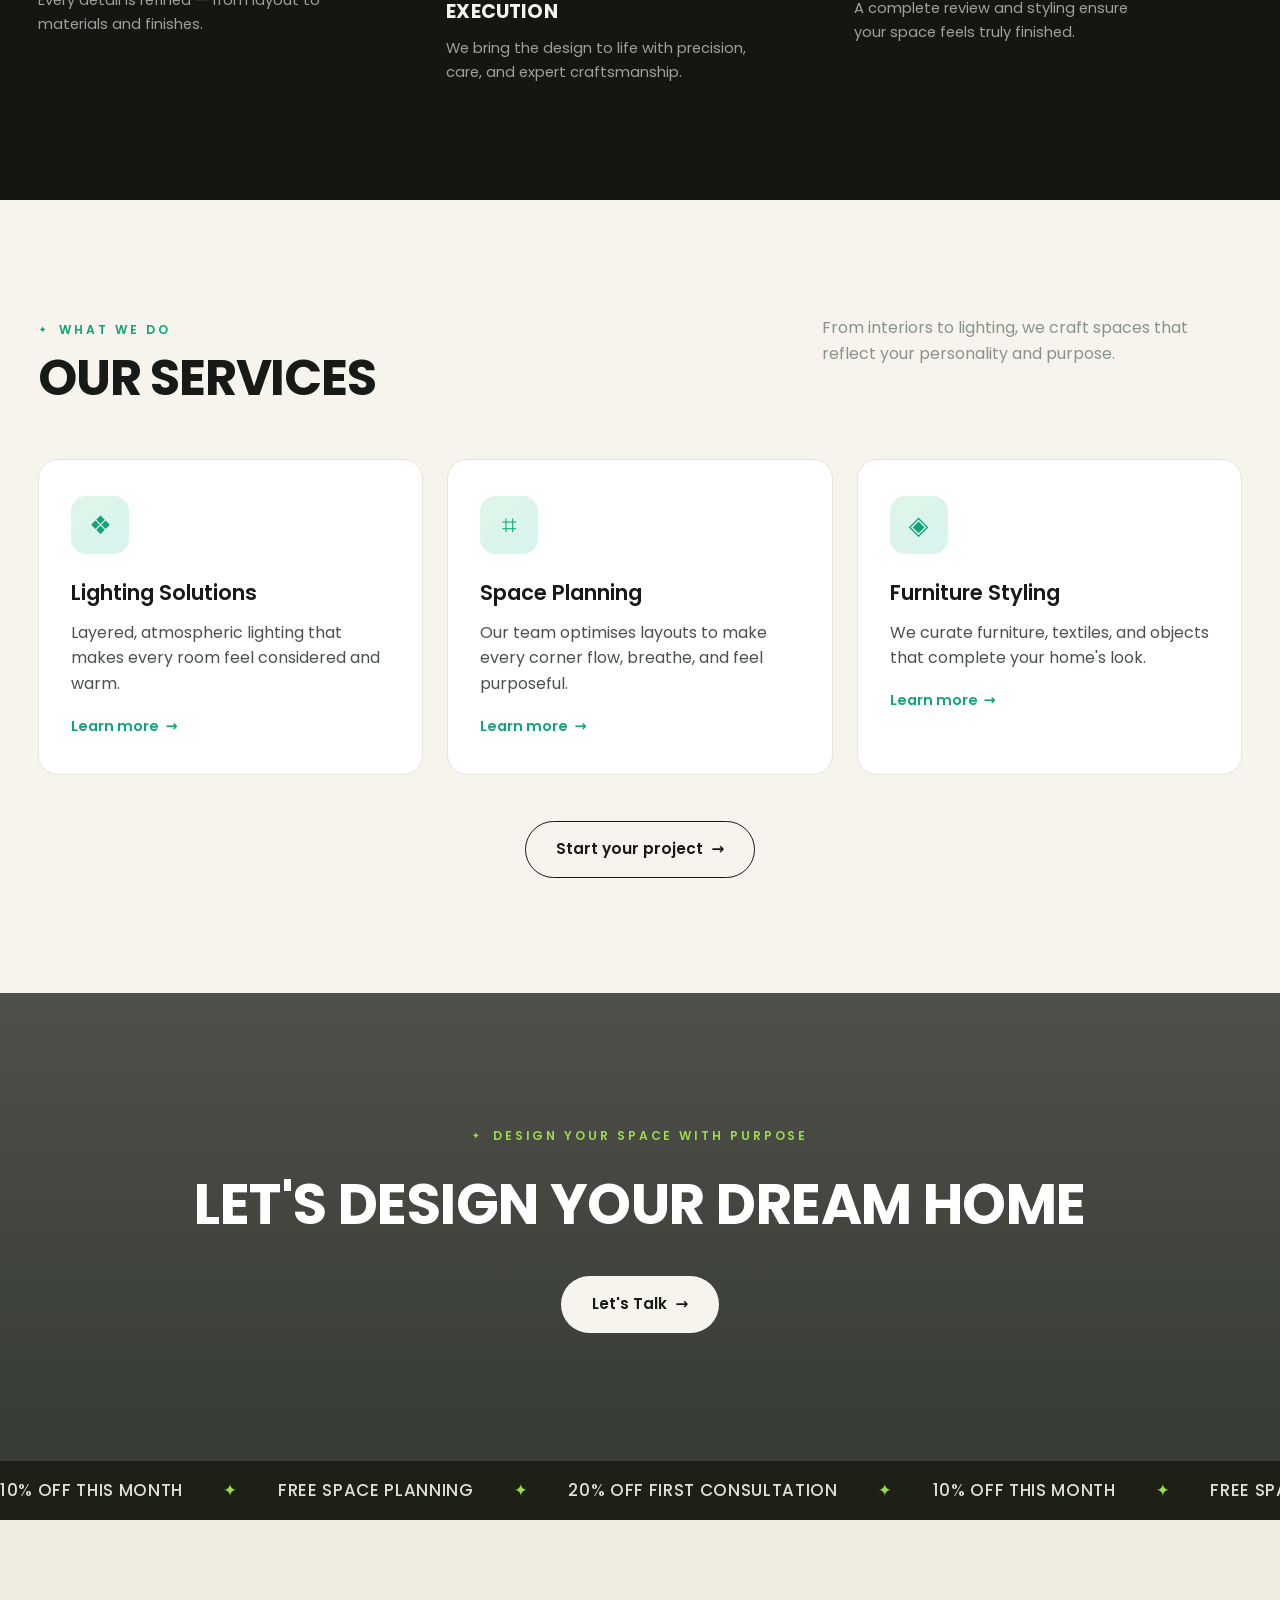
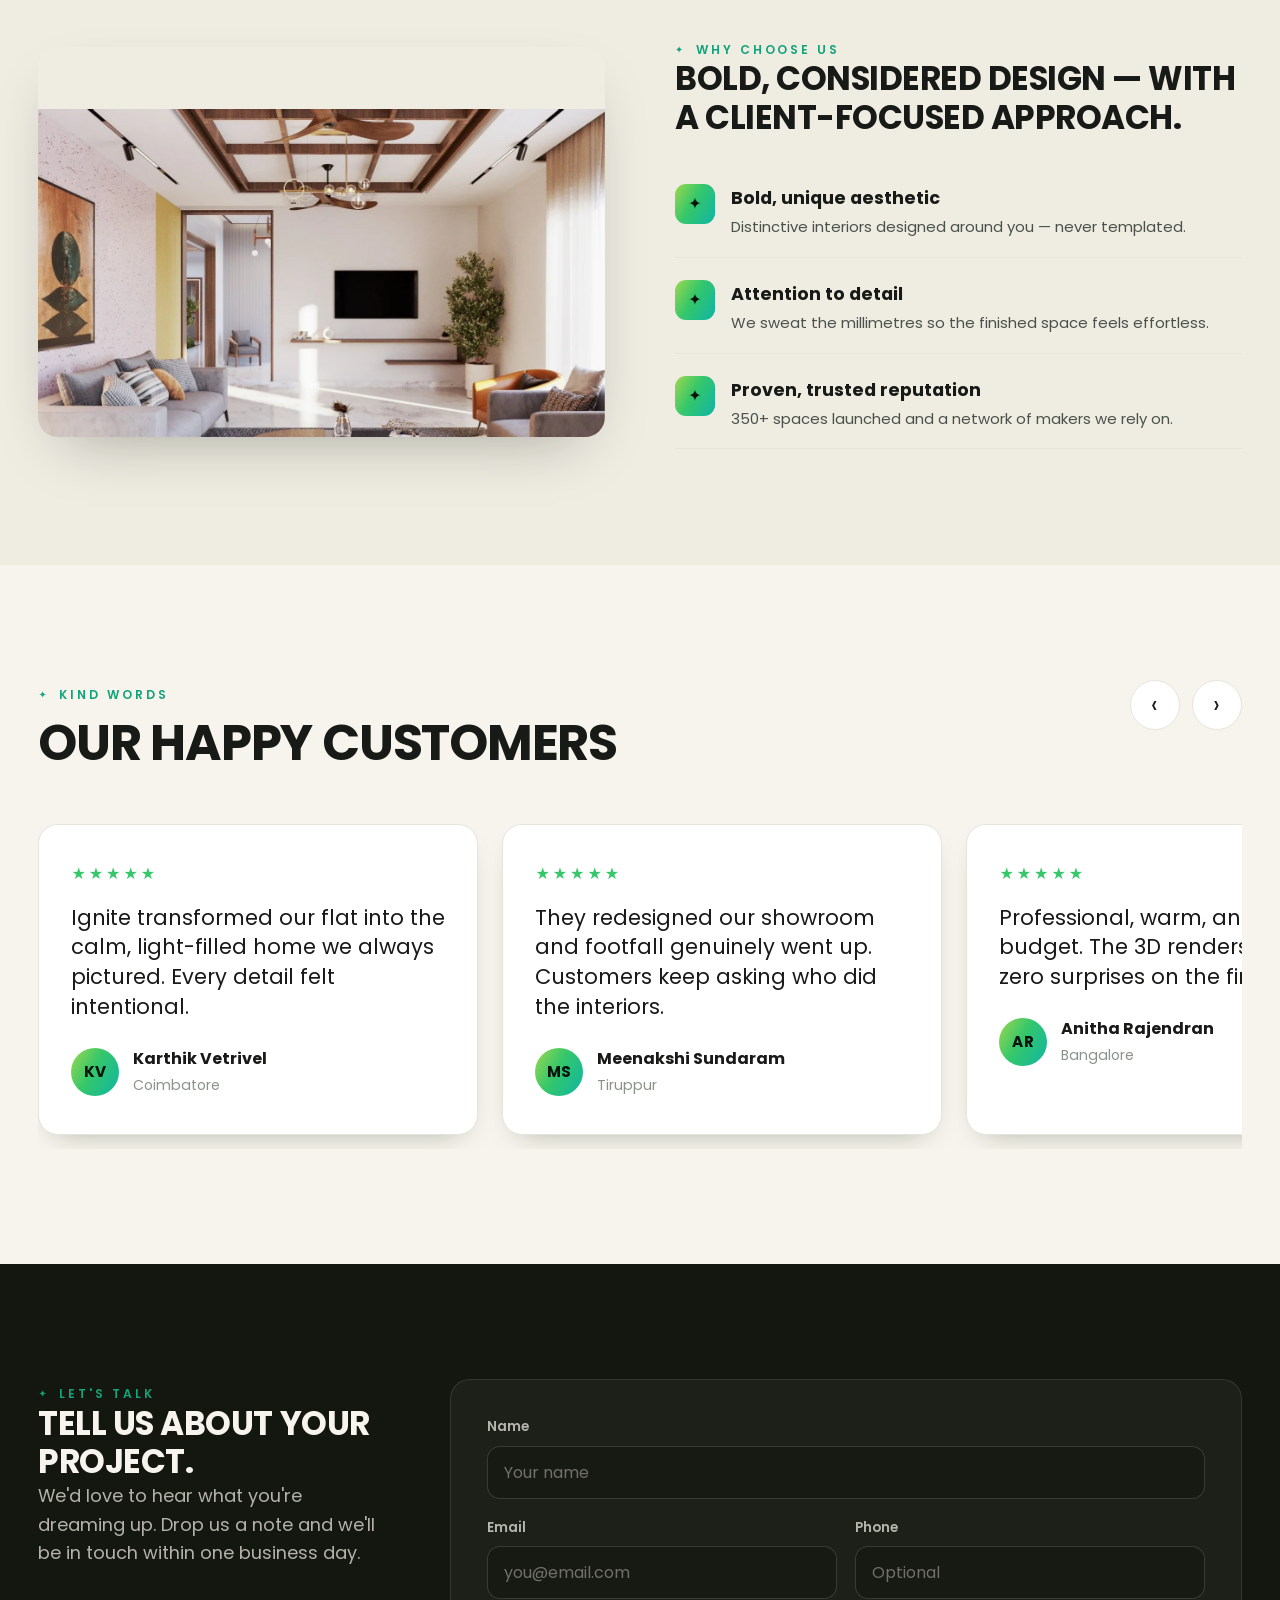
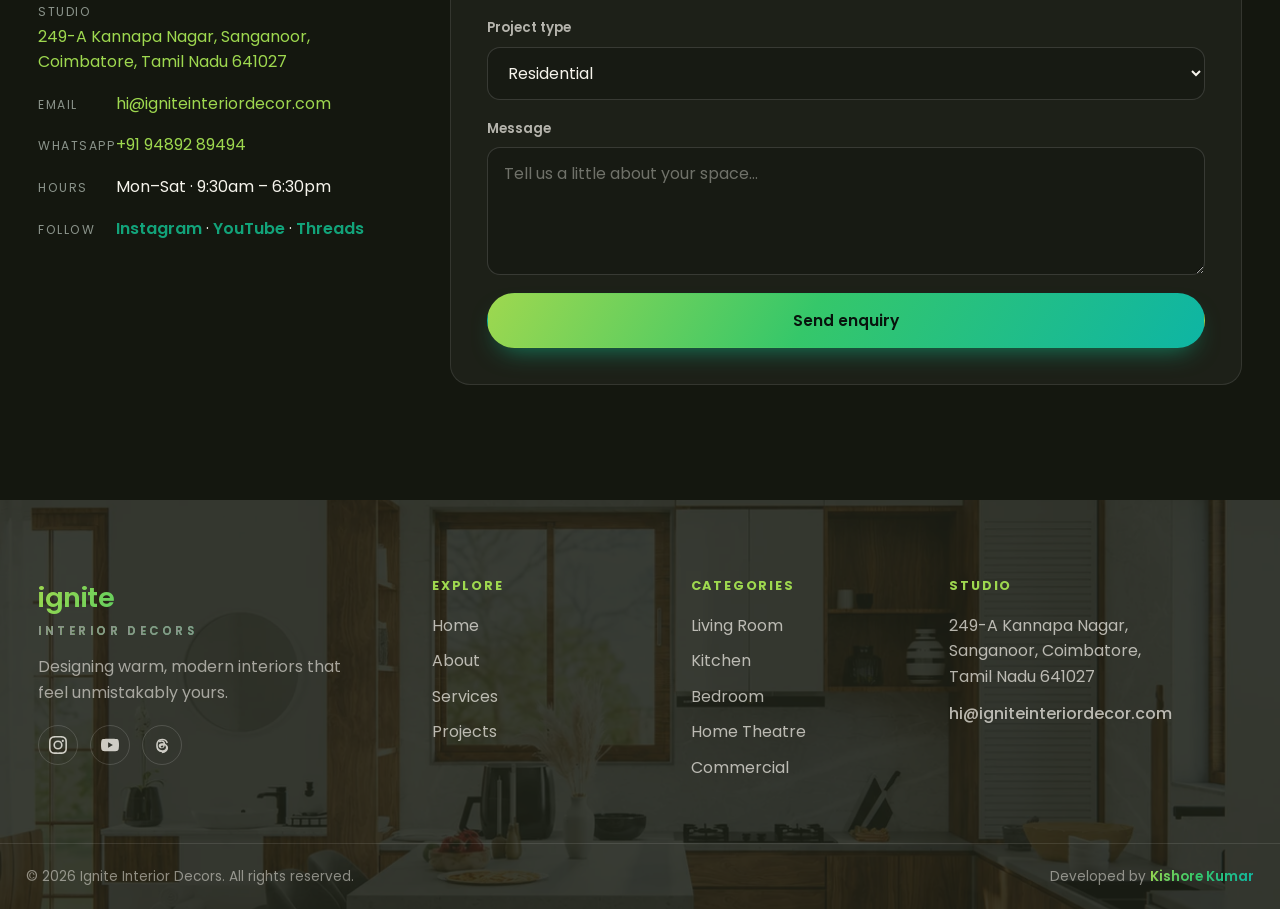
==== commit c4f73ee3: "Featured-work carousel, WhatsApp button, process restyle Featured work - Five categories now sit in " ====
--- a/index.html
+++ b/index.html
@@ -137,8 +137,12 @@
           </div>
         </div>
 
-        <!-- Category cards injected here from gallery-data.js -->
-        <div class="cat-grid" id="featuredGrid"></div>
+        <!-- Single-row carousel; cards injected from gallery-data.js -->
+        <div class="cat-carousel">
+          <button type="button" class="cat-arrow prev" id="catPrev" aria-label="Previous categories">‹</button>
+          <div class="cat-grid" id="featuredGrid"></div>
+          <button type="button" class="cat-arrow next" id="catNext" aria-label="Next categories">›</button>
+        </div>
       </div>
     </section>
 
@@ -157,35 +161,35 @@
             <span class="step-tag">Step 01</span>
             <h3 class="step-title">Discovery</h3>
             <p class="step-desc">We start by understanding your style, needs, and vision.</p>
-            <img class="step-thumb" src="assets/gallery/living-room/living-room-02-thumb.webp" alt="Discovery — an Ignite living room project" loading="lazy" decoding="async" />
+            <img class="step-thumb" src="assets/process/step-1-discovery.webp" alt="Discovery stage" loading="lazy" decoding="async" />
           </article>
 
           <article class="process-card reveal" style="--i:1">
             <span class="step-tag">Step 02</span>
             <h3 class="step-title">Concept Design</h3>
             <p class="step-desc">Our team creates mood boards and design ideas that set the direction.</p>
-            <img class="step-thumb" src="assets/gallery/bedroom/bedroom-02-thumb.webp" alt="Concept design — an Ignite bedroom project" loading="lazy" decoding="async" />
+            <img class="step-thumb" src="assets/process/step-2-concept.webp" alt="Concept design stage" loading="lazy" decoding="async" />
           </article>
 
           <article class="process-card reveal" style="--i:2">
             <span class="step-tag">Step 03</span>
             <h3 class="step-title">Planning</h3>
             <p class="step-desc">Every detail is refined — from layout to materials and finishes.</p>
-            <img class="step-thumb" src="assets/gallery/kitchen/kitchen-01-thumb.webp" alt="Planning — an Ignite kitchen project" loading="lazy" decoding="async" />
+            <img class="step-thumb" src="assets/process/step-3-planning.webp" alt="Planning stage" loading="lazy" decoding="async" />
           </article>
 
           <article class="process-card reveal" style="--i:3">
             <span class="step-tag">Step 04</span>
             <h3 class="step-title">Execution</h3>
             <p class="step-desc">We bring the design to life with precision, care, and expert craftsmanship.</p>
-            <img class="step-thumb" src="assets/gallery/commercial/commercial-01-thumb.webp" alt="Execution — an Ignite commercial project" loading="lazy" decoding="async" />
+            <img class="step-thumb" src="assets/process/step-4-execution.webp" alt="Execution stage" loading="lazy" decoding="async" />
           </article>
 
           <article class="process-card reveal" style="--i:4">
             <span class="step-tag">Step 05</span>
             <h3 class="step-title">Final Touch</h3>
             <p class="step-desc">A complete review and styling ensure your space feels truly finished.</p>
-            <img class="step-thumb" src="assets/gallery/home-theatre/home-theatre-01-thumb.webp" alt="Final touch — an Ignite home theatre project" loading="lazy" decoding="async" />
+            <img class="step-thumb" src="assets/process/step-5-final-touch.webp" alt="Final touch stage" loading="lazy" decoding="async" />
           </article>
         </div>
       </div>
@@ -252,7 +256,7 @@
     <section class="why section" id="why">
       <div class="container why-grid">
         <div class="why-media reveal">
-          <img src="assets/gallery/bedroom/bedroom-03-full.webp" alt="Bedroom detail from an Ignite Interior Decors project" loading="lazy" decoding="async" />
+          <img src="assets/decor/why-choose-us.webp" alt="A living room designed by Ignite Interior Decors" loading="lazy" decoding="async" />
         </div>
         <div class="reveal">
           <span class="eyebrow">Why choose us</span>
@@ -347,6 +351,7 @@
               </address>
             </li>
             <li><span class="ci-label">Email</span> <a href="mailto:hi@igniteinteriordecor.com">hi@igniteinteriordecor.com</a></li>
+            <li><span class="ci-label">WhatsApp</span> <a href="https://wa.me/919489289494?text=Hi%20Ignite%20Interior%20Decors" target="_blank" rel="noopener noreferrer">+91 94892 89494</a></li>
             <li><span class="ci-label">Hours</span> Mon–Sat · 9:30am – 6:30pm</li>
             <li><span class="ci-label">Follow</span>
               <span class="contact-social">
@@ -444,6 +449,12 @@
   </footer>
 
   <label for="nav-toggle" class="nav-scrim" aria-hidden="true"></label>
+  <!-- Opens WhatsApp with the message pre-filled -->
+  <a class="wa-float" href="https://wa.me/919489289494?text=Hi%20Ignite%20Interior%20Decors"
+     target="_blank" rel="noopener noreferrer"
+     aria-label="Chat with Ignite Interior Decors on WhatsApp" title="Chat on WhatsApp">
+    <svg viewBox="0 0 24 24" aria-hidden="true"><path d="M17.47 14.38c-.3-.15-1.76-.87-2.03-.97-.27-.1-.47-.15-.67.15-.2.3-.77.97-.94 1.17-.17.2-.35.22-.64.07-.3-.15-1.26-.46-2.4-1.48-.89-.79-1.49-1.77-1.66-2.07-.17-.3-.02-.46.13-.61.13-.13.3-.35.45-.52.15-.17.2-.3.3-.5.1-.2.05-.37-.02-.52-.08-.15-.67-1.61-.92-2.21-.24-.58-.49-.5-.67-.51h-.57c-.2 0-.52.07-.79.37-.27.3-1.04 1.02-1.04 2.48s1.06 2.88 1.21 3.08c.15.2 2.1 3.2 5.07 4.49.71.3 1.26.49 1.69.63.71.22 1.36.19 1.87.12.57-.09 1.76-.72 2.01-1.41.25-.7.25-1.29.17-1.42-.07-.13-.27-.2-.57-.35M12.04 21.5h-.01c-1.77 0-3.51-.48-5.03-1.38l-.36-.21-3.74.98 1-3.64-.24-.37a9.86 9.86 0 0 1-1.51-5.26c0-5.45 4.44-9.89 9.9-9.89 2.64 0 5.12 1.03 6.99 2.9a9.82 9.82 0 0 1 2.89 6.99c0 5.45-4.44 9.88-9.89 9.88M20.52 3.45A11.76 11.76 0 0 0 12.04 0C5.5 0 .18 5.32.18 11.86c0 2.09.55 4.13 1.59 5.93L.08 24l6.34-1.66a11.83 11.83 0 0 0 5.62 1.43h.01c6.54 0 11.86-5.32 11.86-11.86 0-3.17-1.23-6.15-3.47-8.39"/></svg>
+  </a>
   <button type="button" class="to-top" aria-label="Back to top">↑</button>
 
   <script src="gallery-data.js"></script>
--- a/styles.css
+++ b/styles.css
@@ -396,12 +396,16 @@
   display: grid;
   grid-template-columns: 1.02fr .98fr;
   gap: clamp(28px, 4vw, 56px);
-  /* stretch (not start) so the stat grid matches the height of the
-     copy + image column — otherwise it leaves dead space beside the image */
+  /* Stretch, matching the reference: the stat grid runs the full height
+     of the copy + image column so nothing is left hanging beside the
+     image. The air this creates is absorbed by bottom-anchoring the
+     content inside each cell (see .counter below). */
   align-items: stretch;
 }
 .about-left { display: flex; flex-direction: column; gap: clamp(28px, 4vw, 44px); }
-.about-text .section-title { margin: 14px 0 26px; max-width: 18ch; }
+/* No narrow cap — the reference lets this run the full width of its
+   column, setting in 3 wide lines rather than 5 cramped ones. */
+.about-text .section-title { margin: 14px 0 26px; }
 .about-actions {
   display: flex;
   align-items: center;
@@ -448,13 +452,16 @@
   border-radius: var(--radius);
   overflow: hidden;
 }
+/* Content is anchored to the BOTTOM of each cell, as on the reference.
+   Centring it in a tall stretched cell is what made the whitespace look
+   accidental rather than designed. */
 .counter {
   background: var(--card);
-  padding: clamp(24px, 3.2vw, 40px) clamp(18px, 2.4vw, 30px);
+  padding: clamp(28px, 3.2vw, 40px);
   text-align: center;
   display: flex;
   flex-direction: column;
-  justify-content: center;
+  justify-content: flex-end;
   transition: background .4s var(--ease);
 }
 .counter:nth-child(2), .counter:nth-child(3) { background: var(--cream-2); }
@@ -482,7 +489,10 @@
 .section-head {
   display: flex;
   justify-content: space-between;
-  align-items: flex-end;
+  /* start, not flex-end: the right column (blurb + button) is taller
+     than the heading, so bottom-aligning pushed the heading down and
+     opened a gap above it. */
+  align-items: flex-start;
   gap: 26px;
   margin-bottom: 54px;
   flex-wrap: wrap;
@@ -554,14 +564,17 @@
 }
 .process-intro p { color: rgba(246, 244, 236, .6); max-width: 32ch; }
 
+/* No card chrome, matching the reference: the step sits directly on the
+   dark background. Order is label -> image -> title -> copy, which is
+   set with flex `order` so the markup stays semantic. */
 .process-card {
   grid-column: span 4;
-  background: rgba(255, 255, 255, .035);
-  border: 1px solid rgba(255, 255, 255, .09);
-  border-radius: var(--radius);
-  padding: 26px 24px 24px;
-  transition: transform .45s var(--ease), background .45s var(--ease),
-              border-color .45s var(--ease), box-shadow .45s var(--ease);
+  display: flex;
+  flex-direction: column;
+  background: none;
+  border: none;
+  padding: 0;
+  transition: transform .45s var(--ease);
 }
 /* Offsets that give the block its scattered rhythm. */
 .process-card:nth-child(3) { margin-top: 46px; }
@@ -569,43 +582,74 @@
 .process-card:nth-child(5) { margin-top: 30px; }
 .process-card:nth-child(6) { margin-top: -10px; }
 
-.process-card:hover {
-  transform: translateY(-8px);
-  background: rgba(255, 255, 255, .06);
-  border-color: rgba(158, 216, 79, .35);
-  box-shadow: 0 26px 50px -30px rgba(0, 0, 0, .9);
-}
-
+.process-card:hover { transform: translateY(-6px); }
+
+/* Small dot + label, not a filled pill */
 .step-tag {
-  display: inline-block;
-  font-size: .72rem;
-  letter-spacing: .16em;
+  order: -2;
+  display: inline-flex;
+  align-items: center;
+  gap: 9px;
+  align-self: flex-start;
+  font-size: .74rem;
+  letter-spacing: .14em;
   text-transform: uppercase;
   font-weight: 700;
-  padding: 5px 12px;
-  border-radius: 999px;
-  background: rgba(158, 216, 79, .14);
   color: var(--green-1);
-  margin-bottom: 16px;
+  margin-bottom: 14px;
+}
+.step-tag::before {
+  content: "";
+  width: 8px; height: 8px;
+  border-radius: 50%;
+  background: var(--green-1);
+  flex: none;
 }
 .process-card .step-title {
   font-family: var(--font-display);
-  font-weight: 600;
-  font-size: 1.35rem;
+  font-weight: 700;
+  font-size: 1.2rem;
+  letter-spacing: .01em;
+  text-transform: uppercase;
   color: var(--cream);
-  margin-bottom: 8px;
-}
-.process-card .step-desc { color: rgba(246, 244, 236, .62); font-size: .94rem; }
+  margin-bottom: 10px;
+}
+.process-card .step-desc { color: rgba(246, 244, 236, .62); font-size: .92rem; max-width: 34ch; }
+
+/* script.js wraps content images in an .img-reveal frame, so THAT is the
+   flex child here — the order has to live on the wrapper, not the <img>,
+   or the image drops to the bottom of the card. */
+.process-card > .img-reveal { order: -1; margin: 0 0 18px; border-radius: 10px; }
+.process-card > .img-reveal .step-thumb { margin: 0; border-radius: 10px; }
+
+/* Wide, short banner above the title. 4:1 matches the source images'
+   own proportion, so they are framed rather than cropped at the sides. */
 .process-card .step-thumb {
+  order: -1;
   width: 100%;
-  aspect-ratio: 16 / 10;
+  aspect-ratio: 4 / 1;
   object-fit: cover;
-  border-radius: 14px;
-  margin-top: 20px;
-  filter: saturate(.9);
+  border-radius: 10px;
+  margin: 0 0 18px;
+  filter: saturate(.92);
   transition: filter .5s var(--ease), transform .6s var(--ease);
 }
 .process-card:hover .step-thumb { filter: saturate(1.05); transform: scale(1.02); }
+
+/* Elbow connector from the previous step, as on the reference. Drawn
+   with borders so there's no extra markup or image. */
+.process-card:not(:nth-child(2))::before {
+  content: "";
+  position: absolute;
+  left: -34px; top: -34px;
+  width: 34px; height: 46px;
+  border-left: 1px solid rgba(255, 255, 255, .18);
+  border-bottom: 1px solid rgba(255, 255, 255, .18);
+  border-bottom-left-radius: 10px;
+  pointer-events: none;
+}
+.process-card { position: relative; }
+@media (max-width: 960px) { .process-card::before { display: none; } }
 
 /* =========================================================
    SERVICES
@@ -692,7 +736,9 @@
   align-items: center;
 }
 .why-media { position: relative; border-radius: var(--radius); overflow: hidden; box-shadow: var(--shadow); }
-.why-media img { aspect-ratio: 4/3.3; object-fit: cover; width: 100%; }
+/* Closer to the source photo's 16:9 so the room isn't cropped to pieces,
+   while staying tall enough to balance the list beside it. */
+.why-media img { aspect-ratio: 16/11; object-fit: cover; width: 100%; }
 .why-list { list-style: none; padding: 0; margin: 28px 0 0; display: grid; gap: 4px; }
 .why-list li {
   display: flex; gap: 16px; align-items: flex-start;
@@ -886,24 +932,52 @@
    between them — the "seamless fade" browsing effect. Only the
    first image is eager; the rest are lazy and fade in on cycle.
    ========================================================= */
-/* Staggered mosaic rather than a uniform grid: cards sit at different
-   heights and vertical offsets, the way the reference's featured work
-   reads. align-items:start lets each card keep its own height. */
-.cat-grid {
-  display: grid;
-  grid-template-columns: repeat(3, 1fr);
+/* ---- Homepage: one-row carousel with side arrows ---- */
+.cat-carousel { position: relative; }
+.cat-grid:not(.is-hub) {
+  display: flex;
   gap: 24px;
-  align-items: start;
-}
-.cat-grid.is-hub { grid-template-columns: repeat(2, 1fr); gap: 30px; }
-
-/* Offsets are keyed to COLUMN position, not card order, so every row
-   staggers identically and the columns stay aligned with each other.
-   Card heights are left uniform on purpose: mixing aspect ratios in a
-   fixed grid makes each row as tall as its tallest card and punches
-   holes under the shorter ones. */
-.cat-grid:not(.is-hub) .cat-card:nth-child(3n+2) { margin-top: 44px; }
-.cat-grid:not(.is-hub) .cat-card:nth-child(3n)   { margin-top: 22px; }
+  overflow-x: auto;
+  scroll-snap-type: x mandatory;
+  /* Smoothness is passed per-call from script.js instead of being set
+     here: a blanket scroll-behavior makes every programmatic scroll
+     smooth, which swallows the arrow clicks. */
+  padding-bottom: 6px;
+  scrollbar-width: none;                 /* the arrows are the control */
+}
+.cat-grid:not(.is-hub)::-webkit-scrollbar { display: none; }
+.cat-grid:not(.is-hub) .cat-card {
+  flex: 0 0 clamp(280px, 30%, 420px);    /* ~3 visible, rest scrolls */
+  scroll-snap-align: start;
+}
+
+.cat-arrow {
+  position: absolute;
+  top: 50%;
+  transform: translateY(-50%);
+  z-index: 5;
+  width: 52px; height: 52px;
+  border-radius: 50%;
+  border: 1px solid var(--line);
+  background: var(--cream);
+  color: var(--ink);
+  font-size: 1.7rem;
+  line-height: 1;
+  cursor: pointer;
+  box-shadow: var(--shadow-sm);
+  transition: background .3s var(--ease), color .3s var(--ease),
+              transform .3s var(--ease), opacity .3s var(--ease);
+}
+.cat-arrow.prev { left: -18px; }
+.cat-arrow.next { right: -18px; }
+.cat-arrow:hover { background: var(--grad); color: #08130d; border-color: transparent; }
+.cat-arrow.prev:hover { transform: translateY(-50%) translateX(-3px); }
+.cat-arrow.next:hover { transform: translateY(-50%) translateX(3px); }
+.cat-arrow[disabled] { opacity: .3; pointer-events: none; }
+@media (max-width: 720px) { .cat-arrow { display: none; } }
+
+/* Hub page keeps the two-column grid */
+.cat-grid.is-hub { display: grid; grid-template-columns: repeat(2, 1fr); gap: 30px; align-items: start; }
 
 /* Card = vertical name rail + image, mirroring the reference's
    featured-work tiles. The rail carries the category name and count. */
@@ -1271,8 +1345,43 @@
 @media (prefers-reduced-motion: reduce) { .preloader-mark, .preloader-bar::after { animation: none; } }
 
 /* Back to top */
+/* =========================================================
+   FLOATING WHATSAPP BUTTON
+   Always visible; sits below the back-to-top button so the two
+   never overlap. Opens a chat with the message pre-filled.
+   ========================================================= */
+.wa-float {
+  position: fixed; right: 24px; bottom: 24px; z-index: 91;
+  width: 56px; height: 56px; border-radius: 50%;
+  display: grid; place-items: center;
+  background: #25d366;                 /* WhatsApp brand green */
+  color: #fff;
+  box-shadow: 0 10px 28px -8px rgba(37, 211, 102, .65);
+  transition: transform .35s var(--ease), box-shadow .35s var(--ease);
+}
+.wa-float svg { width: 30px; height: 30px; fill: currentColor; display: block; }
+.wa-float:hover { transform: translateY(-4px) scale(1.06); box-shadow: 0 16px 34px -8px rgba(37, 211, 102, .8); }
+
+/* Soft outward ring so it reads as "tap me" without being noisy */
+.wa-float::after {
+  content: "";
+  position: absolute; inset: 0;
+  border-radius: 50%;
+  border: 2px solid #25d366;
+  animation: wa-ring 2.6s var(--ease) infinite;
+  pointer-events: none;
+}
+@keyframes wa-ring {
+  0%   { transform: scale(1); opacity: .55; }
+  70%  { transform: scale(1.5); opacity: 0; }
+  100% { transform: scale(1.5); opacity: 0; }
+}
+@media (prefers-reduced-motion: reduce) { .wa-float::after { animation: none; opacity: 0; } }
+
+/* Back-to-top stacks above the WhatsApp button. The gap allows for its
+   hidden-state translateY(16px), which would otherwise dip into it. */
 .to-top {
-  position: fixed; right: 24px; bottom: 24px; z-index: 90;
+  position: fixed; right: 28px; bottom: 108px; z-index: 90;
   width: 48px; height: 48px; border: none; border-radius: 50%;
   background: var(--ink); color: var(--cream); font-size: 1.2rem; cursor: pointer;
   opacity: 0; transform: translateY(16px) scale(.9); pointer-events: none;
@@ -1305,10 +1414,21 @@
 }
 
 @media (max-width: 720px) {
-  /* backdrop-filter must stay off here: it would make the header a
-     containing block for the fixed drawer inside it, collapsing the
-     menu to header height. */
-  .site-header, .site-header.scrolled { backdrop-filter: none; }
+  /* The drawer is a position:fixed CHILD of the header, so the header
+     must never become a containing block for it — that collapses the
+     menu to header height and spills the links over the page.
+     ANY of these on .site-header will do it, so all are forced off at
+     this breakpoint: transform (incl. the header-drop entrance
+     animation), backdrop-filter, filter, perspective, will-change.
+     Do not remove without moving .main-nav out of the header. */
+  .site-header, .site-header.scrolled {
+    backdrop-filter: none;
+    filter: none;
+    perspective: none;
+    will-change: auto;
+    animation: none;      /* header-drop animates transform */
+    transform: none;
+  }
 
   .nav-burger {
     display: flex; flex-direction: column; justify-content: center; gap: 5px;
